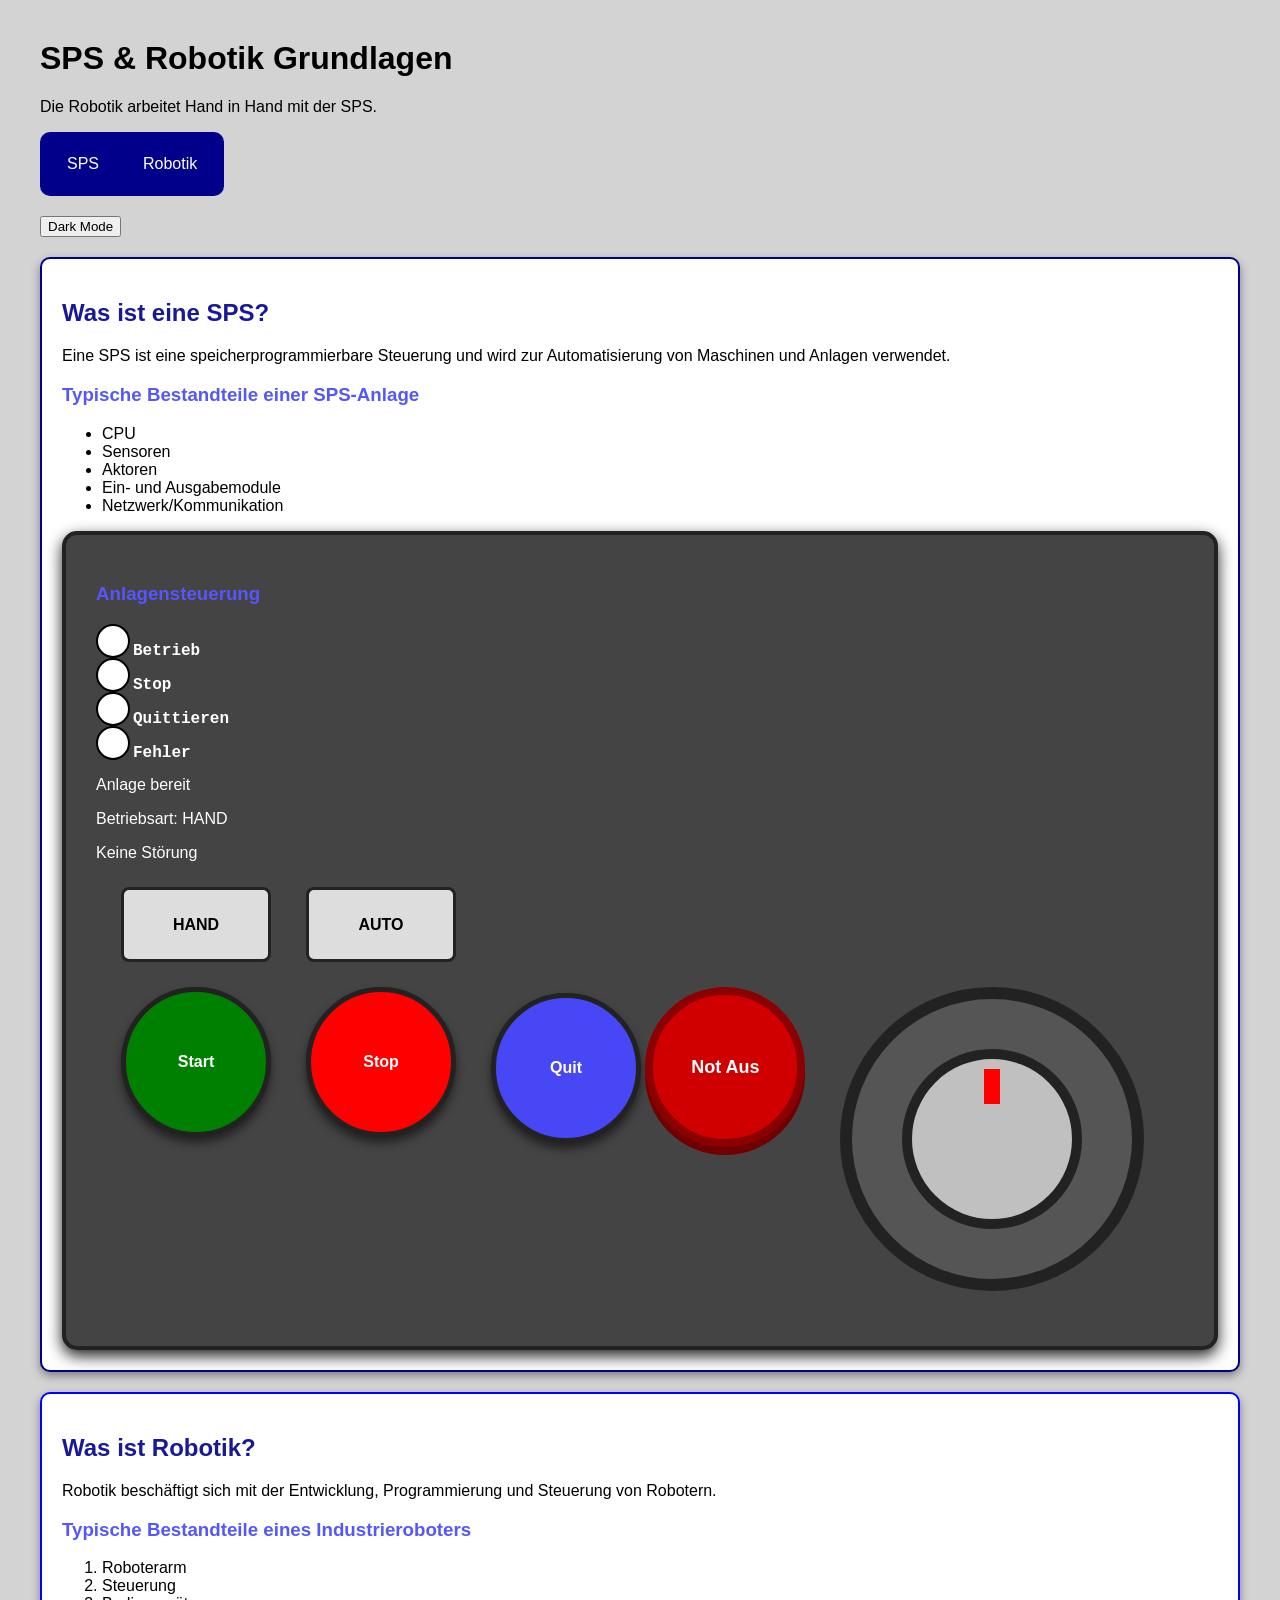
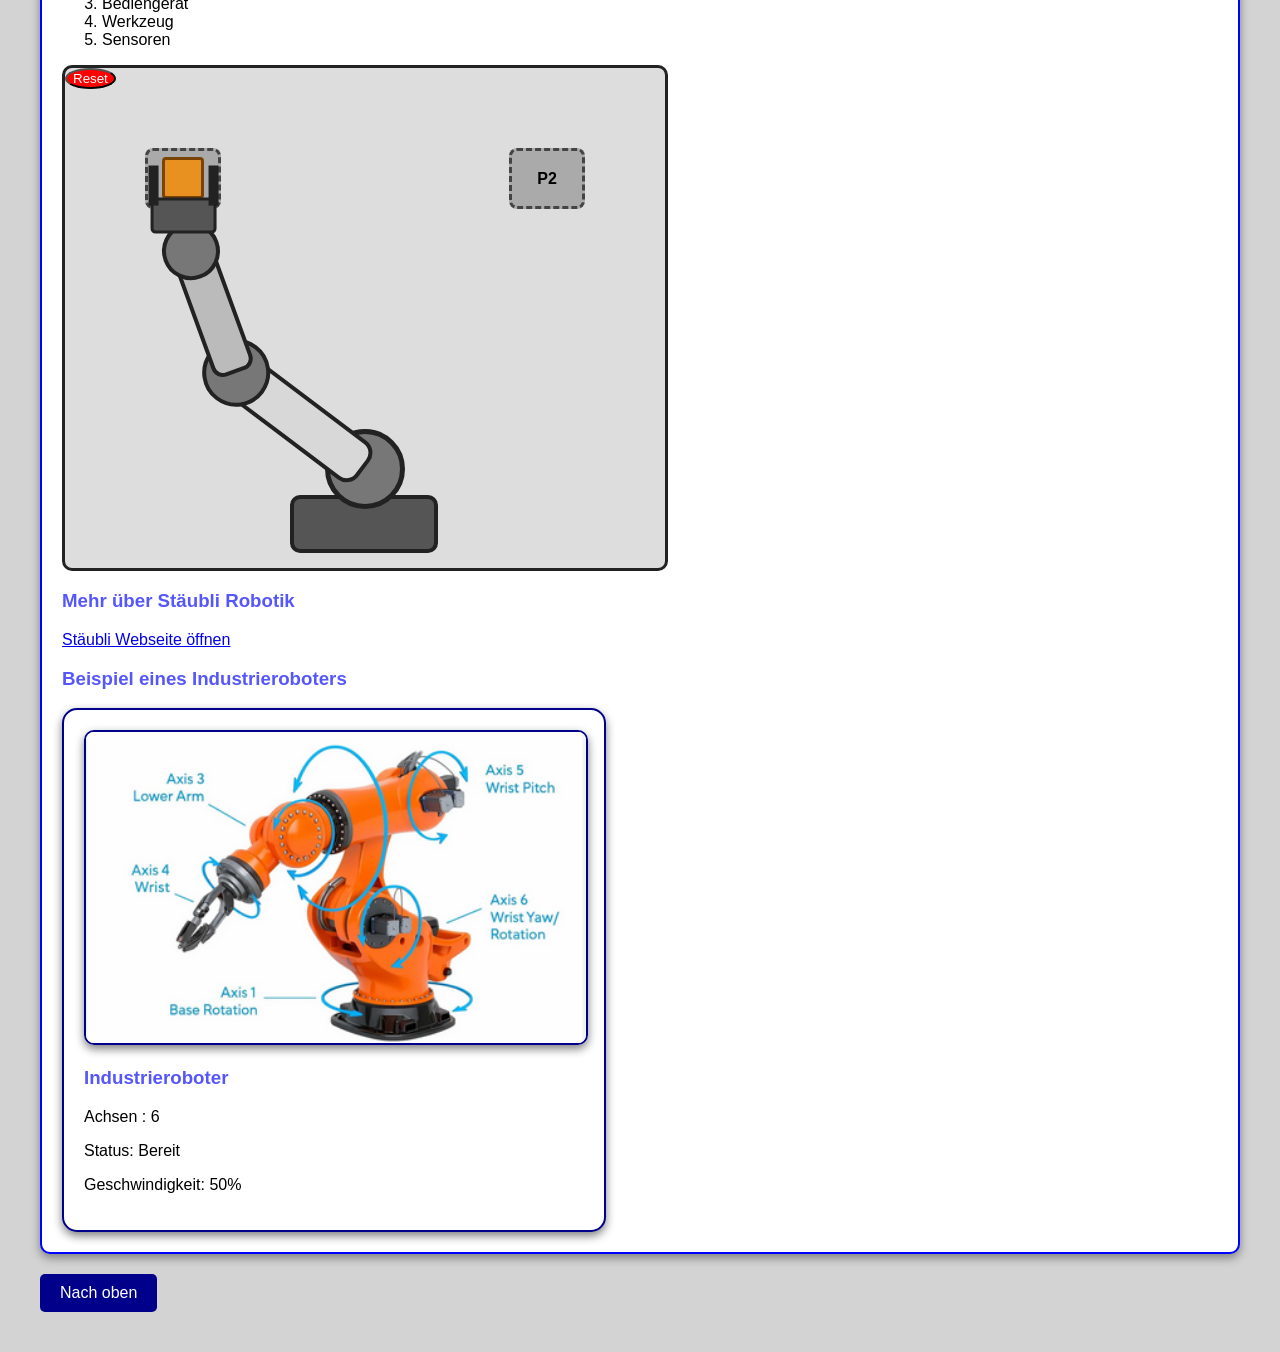
==== index.html @ 61ba71e3 "Fix HTML formatting in index.html" ====
<!DOCTYPE html> 
<html>
    <head>
        <Title> SPS & Robotik </Title>
        <link rel="stylesheet" href="style.css">
    </head>
    <body>
        <div id="seite1">
            <h1 id="start"> SPS & Robotik Grundlagen</h1>
            <p> Die Robotik arbeitet Hand in Hand mit der SPS.</p>

            <div class="themen">
                <nav>
                <a href="#sps">SPS</a>
                <a href="#robotik">Robotik</a>
                </nav>
            </div>

            <button id="darkmode">Dark Mode</button>

            <div class="sps" id="sps">
                <h2> Was ist eine SPS? </h2>
                <p> Eine SPS ist eine speicherprogrammierbare Steuerung und wird zur Automatisierung von Maschinen und Anlagen verwendet.</p>
                <h3> Typische Bestandteile einer SPS-Anlage </h3>
                <ul> 
                    <li>CPU</li>
                    <li>Sensoren</li>
                    <li>Aktoren</li>
                    <li>Ein- und Ausgabemodule</li>
                    <li>Netzwerk/Kommunikation</li>
                </ul>
                    <div class="bedienpult">
                        <h3>Anlagensteuerung</h3>
                            <div class="meldeleuchten">
                                <div>
                                    <div id="lampe-betrieb" class="leuchte betrieb">
                                        <p class="beschriftung">Betrieb</p>
                                    </div>
                                </div>

                                <div>
                                    <div id="lampe-stop" class="leuchte Stop">
                                        <p class="beschriftung">Stop</p>
                                    </div>
                                </div>
                                <div>
                                    <div id="lampe-quit" class="leuchte Quit">
                                        <p class="beschriftung">Quittieren</p>
                                    </div>
                                </div>
                                <div>
                                    <div id="lampe-fehler" class="leuchte fehler">
                                        <p class="beschriftung">Fehler</p>
                                    </div>
                                </div>
                            </div>
                            <p id="anlagen-status">Anlage bereit</p>
                            <p id="betriebsart">Betriebsart: HAND</p>
                            <p id="stoerungs-status">Keine Störung</p>
                                <div class="taster-gruppe">
                                    <button id="hand-betrieb"class="wahl-taster">HAND</button>
                                    <button id="auto-betrieb"class="wahl-taster">AUTO</button>
                                </div>
                                <div class="taster-gruppe">
                                    <button id="start-button" class="taster start">Start</button>
                                    <button id="stop-button"class="taster stop">Stop</button>
                                    <div class=""sicherheit>
                                        <button id="quit-button"class="taster quit">Quit</button>
                                        <button id="not-aus"class="notaus ">Not Aus</button>
                                    </div>
                                    <div class="motor-bereich">
                                        <div id="motor" class="motor">
                                            <div class="motor-welle"></div>
                                        </div>
                                    <div class="flamme">🔥</div>
                                    </div>
                                </div>
                    </div>
            </div>
            <button id="naechste-seite" class="tunnel-button">
                <img src="tunnel.png" alt="Geheimer Eingang">
            </button>
            <div class="robotik" id="robotik">
                <div class="roboter-text">
                    <h2> Was ist Robotik?</h2>
                    <p> Robotik beschäftigt sich mit der Entwicklung, Programmierung und Steuerung von Robotern. </p>
                    <h3> Typische Bestandteile eines Industrieroboters</h3>
                    <ol>
                        <li>Roboterarm</li>
                        <li>Steuerung</li>
                        <li>Bediengerät</li>
                        <li>Werkzeug</li>
                        <li>Sensoren</li>
                    </ol>
                </div>
                <div class="roboter-bereich">
                    <div class="roboter-simulation" id="roboter-simulation">
                        <button class="reset-roboter" id="reset-roboter">Reset</button>
                        <div class="position position-links">P1</div>
                        <div class="position position-rechts">P2</div>
                        <div class="wuerfel" id="wuerfel"></div>
                            <div class="roboter" id="roboter">
                                <div class="roboter-sockel">
                                    <div class="achse1">
                                        <div class="oberarm"id="oberarm">
                                            <div class="achse2">
                                                <div class="unterarm"id="unterarm">
                                                    <div class="achse3">
                                                        <div class="greifer" id="greifer">
                                                            <div id="master-krone">👑</div>
                                                            <div class="greifer-links"></div>
                                                            <div class="greifer-rechts"></div>
                                                        </div>
                                                    </div> 
                                                </div>
                                            </div>
                                        </div>
                                    </div>   
                                </div>
                            </div>
                    </div>
                </div>
                <h3> Mehr über Stäubli Robotik </h3>
                <a href="https://www.staubli.com" target="_blank"> Stäubli Webseite öffnen</a>
                <h3> Beispiel eines Industrieroboters </h3>
                <div class="roboter-karte">
                    <img class="roboter-bild" src="roboter.jpg" alt=" Ein Sechsachs Roboterarm von Stäubli" >
                    <div class="roboter-info">
                        <h3>Industrieroboter</h3>
                        <p>Achsen : 6</p>
                        <p>Status: Bereit</p>
                        <p>Geschwindigkeit: 50%</p>
                    </div>
                </div>
            </div>
            <a class="top-button" href="#start">Nach oben</a>

        </div>

        <div id="seite2">
            <div class="secret-level">

                <h1>SECRET AREA</h1>

                <p>
                Du hast beide Easter Eggs gefunden.
                </p>

                <div class="secret-inhalt">

                    <h2>⚠ NOTFALLPROTOKOLL ⚠</h2> 

                    <p>
                    Die Anlage spielt verrückt! Quittiere die Störungen,
                    bevor die Zeit abläuft.
                    </p>

                    <div class="spiel-info">
                        <span>Zeit: <b id="spiel-zeit">25</b></span>
                        <span>Punkte: <b id="spiel-punkte">0</b></span>
                    </div>  

                    <div class="stoerungen">

                        <button class="stoerung" id="stoerung1"></button>
                        <button class="stoerung" id="stoerung2"></button>
                        <button class="stoerung" id="stoerung3"></button>

            
                        <button class="stoerung" id="stoerung4"></button>
                        <button class="stoerung" id="stoerung5"></button>
                        <button class="stoerung" id="stoerung6"></button>

                    </div>

                    <button id="spiel-start">SYSTEM STARTEN</button>

                    <p id="spiel-meldung">
                    System bereit
                    </p>

                </div>
                <section id="spiel2" class="spiel2-versteckt">

                    <h2>🔓 LEVEL 2</h2>

                    <p>
                    Weiche den herabfallenden Werkstücken aus!
                    </p>

                    <div class="spiel2-info">
                        <span>
                            Punkte:
                            <strong id="spiel2-punkte">0</strong>
                        </span>

                        <span>
                            Leben:
                            <strong id="spiel2-leben">3</strong>
                        </span>
                    </div>

                    <div id="spiel2-feld">

                        <div id="spiel2-roboter">
                            🤖
                        </div>

                    </div>

                    <p id="spiel2-meldung">
                    Bewege den Roboter mit A/D oder den Pfeiltasten.
                    </p>

                    <div class="spiel2-steuerung">

                        <button
                            id="spiel2-links"
                            type="button"
                            aria-label="Nach links bewegen"
                        >
                        ◀
                        </button>

                        <button id="spiel2-start" type="button">
                         LEVEL 2 STARTEN
                        </button>

                        <button
                            id="spiel2-rechts"
                            type="button"
                            aria-label="Nach rechts bewegen"
                        >
                        ▶
                        </button>

                    </div>

                </section>
                <section id="spiel3" class="spiel3-versteckt">

                    <h2>⚠ COMBAT PROTOCOL ⚠</h2>

                    <p>
                    Zerstöre die fehlerhaften Maschinen und besiege
                    die Corrupted Control Unit.
                    </p>

                    <div class="spiel3-info">

                        <span>
                            Punkte:
                            <strong id="spiel3-punkte">0</strong>
                        </span>

                        <span>
                            Leben:
                            <strong id="spiel3-leben">3</strong>
                        </span>

                        <span>
                            Boss:
                            <strong id="spiel3-boss-leben">GESPERRT</strong>
                        </span>

                    </div>

                    <div id="spiel3-feld">

                        <!-- Boss -->

                        <div id="spiel3-boss">

                            <div class="boss-name">
                                CORRUPTED CONTROL UNIT
                            </div>

                            <div class="boss-lebensbalken">
                                <div id="boss-lebensanzeige"></div>
                            </div>

                            <div class="boss-koerper">
                            ☠
                            </div>

                        </div>


                        <!-- Spieler -->

                        <div id="spiel3-spieler">
                            🤖
                        </div>

                    </div>

                    <p id="spiel3-meldung">
                    Erreiche 100 Punkte in Spiel 2.
                    </p>

                    <div class="spiel3-steuerung">

                        <button
                        id="spiel3-links"
                        type="button"
                        aria-label="Nach links bewegen"
                        >
                         ◀
                        </button>

                        <button id="spiel3-start" type="button">
                        LEVEL 3 STARTEN
                        </button>

                        <button
                        id="spiel3-schiessen"
                        type="button"
                        aria-label="Schießen"
                        >
                        FEUER
                        </button>

                        <button
                        id="spiel3-rechts"
                        type="button"
                        aria-label="Nach rechts bewegen"
                        >
                         ▶
                        </button>

                    </div>

                </section>
                <section id="spiel4" class="spiel4-versteckt">

                    <h2>⚡ REACTOR CONTROL ⚡</h2>

                    <p>
                    Halte den Reaktor stabil.
                    Zu lange kritische Werte führen zum Systemausfall.
                    </p>

                    <div class="level4-statuszeile">

                        <span>
                            Restzeit:
                            <strong id="level4-zeit">60</strong>
                        </span>

                        <span>
                        Sichere Zeit:
                        <strong id="level4-stabil-zeit">0</strong>
                        </span>

                        <span>
                            Kritisch seit:
                            <strong id="level4-kritisch-zeit">0</strong>
                        </span>

                    </div>


                    <div class="level4-anzeigen">

                        <!-- Temperatur -->

                        <div class="level4-anzeige">

                            <div class="level4-anzeige-kopf">
                                    <span>Temperatur</span>

                                    <strong id="level4-temperatur-text">
                                    50 %
                                </strong>
                            </div>

                            <div class="level4-balken">
                                <div
                                id="level4-temperatur-balken"
                                class="level4-balken-fuellung"
                                ></div>
                            </div>

                            <small>Sicherer Bereich: 25 bis 75</small>

                        </div>


                        <!-- Druck -->

                        <div class="level4-anzeige">

                            <div class="level4-anzeige-kopf">
                                <span>Druck</span>

                                <strong id="level4-druck-text">
                                50 %
                                </strong>
                            </div>

                            <div class="level4-balken">
                                <div
                                id="level4-druck-balken"
                                class="level4-balken-fuellung"
                                ></div>
                            </div>

                            <small>Sicherer Bereich: 20 bis 80</small>

                        </div>


                        <!-- Energie -->

                        <div class="level4-anzeige">

                                <div class="level4-anzeige-kopf">
                                    <span>Energie</span>

                                    <strong id="level4-energie-text">
                                        50 %
                                    </strong>
                                </div>

                                <div class="level4-balken">
                                    <div
                                    id="level4-energie-balken"
                                    class="level4-balken-fuellung"
                                    ></div>
                                </div>

                            <small>Sicherer Bereich: 30 bis 85</small>

                        </div>

                    </div>


                    <div class="level4-steuerung">

                        <button id="level4-kuehlung" type="button">
                        KÜHLUNG
                        </button>

                        <button id="level4-ventil" type="button">
                        VENTIL ÖFFNEN
                        </button>

                        <button id="level4-leistung-plus" type="button">
                        LEISTUNG +
                        </button>

                        <button id="level4-leistung-minus" type="button">
                        LEISTUNG -
                        </button>

                        <button
                            id="level4-notkuehlung"
                            class="level4-notfall"
                            type="button"
                            >
                            NOTKÜHLUNG
                        </button>

                    </div>


                    <p id="level4-meldung">
                        Reaktorkontrolle bereit
                    </p>


                    <div class="level4-ziele">

                        <h3>Bedingungen für Level 5</h3>

                         <p id="level4-ziel-abschluss">
                        ❓ ???
                        </p>

                        <p id="level4-ziel-stabil">
                        ❓ ???
                        </p>

                        <p id="level4-ziel-notkuehlung">
                        ❓ ???
                        </p>

                        </div>


                    <button id="level4-start" type="button">
                    REAKTOR STARTEN
                    </button>

                </section>


<!-- ==================================
     LEVEL 5: PLATZHALTER
=================================== -->

                <section id="spiel5" class="spiel5-versteckt">

    <h2>⚠ NETWORK BREACH ⚠</h2>

    <p>
        Aktiviere alle Kontrollknoten in der richtigen
        Reihenfolge und erreiche anschließend den Core.
    </p>

    <div class="level5-status">

        <span>
            Zeit:
            <strong id="level5-zeit">120</strong>
        </span>

        <span>
            Energie:
            <strong id="level5-energie">200</strong>
        </span>

        <span>
            Knoten:
            <strong id="level5-knoten-status">0 / 3</strong>
        </span>
    <div class="level5-reihenfolge">

        <span>Zugriffssequenz:</span>
    </div>
        
        <strong id="level5-sequenz">
            GESPERRT
        </strong>

</div>

    <div class="level5-legende">

        <span>🔷 Spieler</span>
        <span>🔴 Virus</span>
        <span>🔵 SPS</span>
        <span>🟠 ROBOT</span>
        <span>🟢 SAFETY</span>
        <span>🔒 CORE</span>

    </div>


    <div
        id="level5-feld"
        aria-label="Netzwerk-Labyrinth"
    ></div>


    <p id="level5-meldung">
        Netzwerkzugriff bereit
    </p>


    <div class="level5-steuerung">

        <button
            id="level5-oben"
            type="button"
            aria-label="Nach oben"
        >
            ▲
        </button>

        <div class="level5-steuerung-mitte">

            <button
                id="level5-links"
                type="button"
                aria-label="Nach links"
            >
                ◀
            </button>

            <button
                id="level5-unten"
                type="button"
                aria-label="Nach unten"
            >
                ▼
            </button>

            <button
                id="level5-rechts"
                type="button"
                aria-label="Nach rechts"
            >
                ▶
            </button>

        </div>

    </div>


    <button id="level5-start" type="button">
        VERBINDUNG HERSTELLEN
    </button>

</section>


<!-- ==================================
     ABSCHLUSSBEREICH
=================================== -->

<section
    id="finale"
    class="finale-versteckt"
>

    <h2>🏆 SYSTEM MASTER 🏆</h2>

    <p>
        Der Virus wurde isoliert und die Kontrolle
        über die Produktionsanlage wiederhergestellt.
    </p>

    <div class="finale-liste">

        <p>Level 1 ✅</p>
        <p>Level 2 ✅</p>
        <p>Level 3 ✅</p>
        <p>Level 4 ✅</p>
        <p>Level 5 ✅</p>

    </div>

    <strong>
        SECRET CAMPAIGN COMPLETE
    </strong>

</section>
                <button id="zurueck">Zurück</button>

                    
            </div>
            <div id="level-transition">
                <div class="unlock-text">
                    <span>UNLOCKED</span>
                </div>
            </div>
            <script src="script.js"></script>
    </body>
</html>
---- style.css ----
body {    
    background-color: lightgray ;
    font-family: Arial;
    margin: 40px;
}
h1 {
     color: black;
}
h2 {    
    color: rgb(24, 24, 153);
}
h3 {
    color: rgb(86, 86, 253);
}
.sps  {
    background-color: white;
    padding: 20px;
    border: 2px solid darkblue;
    border-radius: 10px;
    margin-top: 20px;
    box-shadow: 0 4px 10px grey;
    transition: 0.3s;
}
.robotik  {
    background-color: white;
    padding: 20px;
    border: 2px solid blue;
    border-radius: 10px;
    margin-top: 20px;
    box-shadow: 0 4px 10px grey;
    transition: 0.3s;
}
.sps:hover {
    background-color: lightblue;
}
.robotik:hover { 
    background-color: lightcyan;
}
img {
    width: 500px;
    max-width: 100%;
    height: auto;
    border-radius: 10px;
    border: 2px solid darkblue;
    box-shadow: 0 4px 10px grey;
}
.roboter-bild {
    width: 100%;
    max-width: 100%;
    transition: 0.4s;
    box-shadow: 0 4px 10px grey;
}
.roboter-karte:hover .roboter-bild:hover {
    transform: scale(1.05) ;
    box-shadow: 0 5px 10px darkblue;
}
.roboter-karte {
    width: 500px;
    max-width: 100%;
    padding: 20px;
    background-color: white;
    border: 2px solid darkblue;
    border-radius: 15px;
    box-shadow: 0 4px 10px grey;
    transition: 0.4s;
}
.roboter-karte:hover {
    transform: translate(-10px);
    box-shadow: 0 12px 25px grey;
}
nav {
    background-color: darkblue;
    padding: 15px;
    border-radius: 10px;
    margin-bottom: 20px;
    display: flex;
    gap: 20px;
    justify-content: center;
}
nav a {
    color: white;
    text-decoration: none;
    padding: 8px 12px;
    transition: 0.3s;
}
nav a:hover {
    color: lightblue;
    border-radius: 5px;
}
.themen {
    display: flex;
    gap: 20px;
}
.sps,
.robotik {
    flex: 1;
}
@media (max-width: 700px) {
    .themen {
        flex-direction: column;
    }
}
.top-button {
    display: inline-block;
    background-color: darkblue;
    color: white;
    text-decoration: none;
    padding: 10px 20px;
    border-radius: 5px;
    margin-top: 20px;
    transition: 0.3s;
}
.top-button:hover {
    background-color: blue;
}
body.dark {
    background-color: #222;
    color: white;
}
body.dark .sps,
body.dark .robotik {
    background-color: #333;
    color: white;
}
body.dark h1 {
    color: white;
}
body.dark h2 {
    color: lightblue;
}
body.dark h3 {
    color: aliceblue;
}
.leuchte {
    width: 30px;
    height: 30px;
    background-color: white;
    border-radius: 50%;
    border: 2px solid black;
    justify-content:flex-end;
}
.beschriftung{
    padding-left: 35px;
    font-family: 'Courier New', Courier, monospace;
    font-weight: bold;
}
.bedienpult {
    background-color: #444;
    padding: 30px;
    border: 4px solid #222;
    border-radius: 15px;
    box-shadow: 0 6px 15px #222;
    color: white;
}
.taster-gruppe {
    display: flex;
    justify-content:first baseline;
    gap: 35px;
    margin: 25px;
}
.taster {
    width: 150px;
    height: 150px;
    border-radius: 50%;
    border: 5px solid #222;
    font-weight: bold;
    font-size: 16px;
    cursor: pointer;
    box-shadow: 0 6px 8px #222;
    transition: 0.1s;
}
.start {
    background-color: green;
    color: white;
}
.stop {
    background-color: red;
    color: white;
}
.quit {
    background-color: rgb(71, 71, 245);
    color: white;
}
.sicherheit {
    background-color: #ffd900;
    width: 200px;
    height: 200px;
    gap: 30px;
    display: flex;

    align-items: center;

    border: 4px solid #222;
    border-radius: 15px;
}

.notaus {
    width: 160px;
    height: 160px;

    background-color: #d00000;
    color: white;

    border: 8px solid #8b0000;
    border-radius: 50%;

    font-size: 18px;
    font-weight: bold;

    cursor: pointer;

    box-shadow: 0 8px 0 #700000;
}
.notaus:active {
    transform: translateY(5px);
    box-shadow: 0 3px 0 #700000;
}
.taster:active {
    transform: translateY(4px);
    box-shadow: 0 2px 4px #222;
}
.wahl-taster {
    width: 150px;
    height: 75px;
    background-color: #ddd;
    border: 3px solid #222;
    border-radius: 8px;
    font-weight: bold;
    font-size: 16px;
    cursor: pointer;
}

.wahl-taster:active {
    transform: translateY(3px);
}
.motor {
    width: 280px;
    height: 280px;
    background-color: #555;
    border: 12px solid #222;
    border-radius: 50%;
    display: flex;
    justify-content: center;
    align-items: center;
}
.motor-welle {
    width: 160px;
    height: 160px;
    background-color: silver;
    border: 10px solid #222;
    border-radius: 50%;
}
.motor-welle::after {
    content: "";
    display: block;
    width: 16px;
    height: 35px;
    background-color: red;
    margin-left: 72px;
    margin-top: 10px;
}
.motor-dreht {
    animation: motorRotation 0.25s linear infinite;

}
@keyframes motorRotation {
    from {
        transform: rotate(0deg)
    }
    to {
        transform: rotate(360deg)
    }
}
.motor-bereich {
    position: relative;
}

.flamme {
    position: absolute;
    z-index: -1;

    font-size: 250px;
    top: -20px;
    left: -10px;
}

/* Nur anzeigen, wenn der Motor die Klasse "brennt" hat */
#motor.brennt .flamme {
    display: block;
    animation: feuer 0.3s infinite alternate;
}

@keyframes feuer {
    from {
        transform: scale(0.9) rotate(-5deg);
    }

    to {
        transform: scale(1.2) rotate(5deg);
    }
}

.roboter-bereich {
    display: flex;
    justify-content: space-between;
    align-items: center;
    gap: 40px;
}
.roboter-text {
    flex: 1;
}
.roboter-simulation {
    position: relative;
    width: 600px;
    height: 500px;

    background-color: #ddd;
    border: 3px solid #222;
    border-radius: 10px;

    overflow: hidden;
}
.reset-roboter{
    width: 100;
    height: 100;
    border-radius: 50%;
    background-color: red;
    color: white;
    cursor: pointer;
}
.reset-roboter:active {
    transform: translateY(3px);
}
.position {
    position: absolute;

    width: 70px;
    height: 55px;

    top: 80px;

    display: flex;
    justify-content: center;
    align-items: center;

    background-color: #aaa;
    border: 3px dashed #444;
    border-radius: 8px;

    font-weight: bold;
}

.position-links {
    left: 80px;
}

.position-rechts {
    right: 80px;
}
.wuerfel {
    position: absolute;

    width: 36px;
    height: 36px;

    background-color: #e89120;
    border: 3px solid #7a4400;
    border-radius: 4px;

    z-index: 10;
}

.wuerfel.auf-p1 {
    left: 97px;
    top: 89px;
}

.wuerfel.auf-p2 {
    left: 463px;
    top: 89px;
}
.greifer .wuerfel {
    left: 9px;
    top: -43px;

    width: 36px;
    height: 36px;

    box-shadow: none;
}
.roboter-sockel {
    position: absolute;

    width: 140px;
    height: 50px;

    left: 225px;
    bottom: 15px;

    background-color: #555;
    border: 4px solid #222;
    border-radius: 10px;
    z-index: 20;
}


/* Erstes Gelenk */
.achse1 {
    position: absolute;

    width: 70px;
    height: 70px;

    left: 31px;
    bottom: 40px;

    background-color: #777;
    border: 5px solid #222;
    border-radius: 50%;
}


/* Oberarm */
.oberarm {
    position: absolute;

    width: 40px;
    height: 160px;

    left: 10px;
    bottom: 35px;

    background-color: #d8d8d8;
    border: 4px solid #222;
    border-radius: 15px;

    transform-origin: bottom center;
}


/* Zweites Gelenk */
.achse2 {
    position: absolute;

    width: 60px;
    height: 60px;

    left: -14px;
    top: -30px;

    background-color: #777;
    border: 4px solid #222;
    border-radius: 50%;
}


/* Unterarm */
.unterarm {
    position: absolute;

    width: 35px;
    height: 130px;

    left: 8px;
    bottom: 30px;

    background-color: #bbb;
    border: 4px solid #222;
    border-radius: 12px;

    transform-origin: bottom center;
}
.oberarm {
    transform-origin: bottom center;
    transition: transform 1.5s ease-in-out;
}

.unterarm {
    transform-origin: bottom center;
    transition: transform 1.5s ease-in-out;
}
.achse3 {
    position: absolute;

    width: 50px;
    height: 50px;

    left: -12px;
    top: -25px;

    background-color: #777;
    border: 4px solid #222;
    border-radius: 50%;
}
.greifer {
    position: absolute;

    width: 60px;
    height: 30px;

    left: -9px;
    top: -30px;

    background-color: #555;
    border: 3px solid #222;
    border-radius: 5px;
    transform-origin: bottom center;
}
.greifer-links {
    position: absolute;

    width: 10px;
    height: 40px;

    left: 5px;
    top: -35px;

    background-color: #222;
}
.greifer-rechts {
    position: absolute;

    width: 10px;
    height: 40px;

    right: 5px;
    top: -35px;

    background-color: #222;
}
.greifer {
    transform-origin:  bottom center;
    transition: transform 1.5s ease-in-out;
}
/* Grundstellung */
.roboter-simulation.grundstellung .oberarm {
    transform: rotate(0deg);
}

.roboter-simulation.grundstellung .unterarm {
    transform: rotate(0deg);
}
.roboter-simulation.grundstellung .greifer {
    transform: rotate(0deg);
}

/* P1 oben links anfahren */
.roboter-simulation.fahre-p1 .oberarm {
    transform: rotate(-53deg);
}

.roboter-simulation.fahre-p1 .unterarm {
    transform: rotate(33deg);
}
.roboter-simulation.fahre-p1 .greifer {
    transform: rotate(20deg);
}


/* Würfel bei P1 anheben */
.roboter-simulation.hebe-p1 .oberarm {
    transform: rotate(-51deg);
}

.roboter-simulation.hebe-p1 .unterarm {
    transform: rotate(31deg);
}
.roboter-simulation.hebe-p1 .greifer {
    transform: rotate(22deg);
}


/* Transportposition in der Mitte */
.roboter-simulation.transport .oberarm {
    transform: rotate(0deg);
}

.roboter-simulation.transport .unterarm {
    transform: rotate(-20deg);
}


/* P2 oben rechts anfahren */
.roboter-simulation.fahre-p2 .oberarm {
    transform: rotate(53deg);
}

.roboter-simulation.fahre-p2 .unterarm {
    transform: rotate(-30deg);
}
.roboter-simulation.fahre-p2 .greifer {
    transform: rotate(-23deg);
}
.greifer-links,
.greifer-rechts {
    transition: transform 0.8s ease-in-out;
}

/* Offen */
.greifer.offen .greifer-links {
    transform: translateX(-10px);
}

.greifer.offen .greifer-rechts {
    transform: translateX(10px);
}

/* Geschlossen */
.greifer.geschlossen .greifer-links,
.greifer.geschlossen .greifer-rechts {
    transform: translateX(0);
}
.roboter.explodiert .oberarm {
    transform: translate(-200px, -100px) rotate(-300deg);
    transition: transform 1s ease-out;
}

.roboter.explodiert .unterarm {
    transform: translate(220px, -150px) rotate(400deg);
    transition: transform 1s ease-out;
}

.roboter.explodiert .achse1 {
    transform: translate(-180px, 100px) rotate(250deg);
    transition: transform 1s ease-out;
}

.roboter.explodiert .achse2 {
    transform: translate(180px, 100px) rotate(-300deg);
    transition: transform 1s ease-out;
}

.roboter.explodiert .achse3 {
    transform: translate(-100px, -200px) rotate(500deg);
    transition: transform 1s ease-out;
}

.roboter.explodiert .greifer {
    transform: translate(200px, -200px) rotate(450deg);
    transition: transform 1s ease-out;
}
#naechste-seite {
    display: none;
}

.tunnel-button {
    border: none;
    background: transparent;
    padding: 0;
    cursor: pointer;
}

.tunnel-button img {
    width: 90px;
    height: auto;

    transition:
        transform 0.3s ease,
        filter 0.3s ease;
}
.tunnel-button:hover img {
    transform: scale(1.15);

    filter:
        brightness(1.25)
        drop-shadow(0 0 12px #ff9d32);
}

#level-transition {
    position: fixed;

    top: 0;
    left: 0;

    width: 100%;
    height: 100%;

    background: #050505;

    display: flex;
    justify-content: center;
    align-items: center;

    opacity: 0;
    visibility: hidden;

    z-index: 9999;
}

.unlock-text {
    color: white;
    font-size: 50px;
    font-weight: bold;
    text-align: center;

    transform: scale(0.5);
    opacity: 0;
}

.unlock-text span {
    display: block;

    color: #00ff88;
    font-size: 30px;

    margin-top: 10px;
}
#level-transition.aktiv {
    visibility: visible;

    animation: transitionScreen 2.8s ease-in-out;
}

#level-transition.aktiv .unlock-text {
    animation: unlockText 2.8s ease-in-out;
}


@keyframes transitionScreen {

    0% {
        opacity: 0;
    }

    15% {
        opacity: 1;
    }

    80% {
        opacity: 1;
    }

    100% {
        opacity: 0;
    }
}


@keyframes unlockText {

    0% {
        opacity: 0;
        transform: scale(0.5);
    }

    25% {
        opacity: 0;
        transform: scale(0.5);
    }

    45% {
        opacity: 1;
        transform: scale(1.15);
    }

    55% {
        transform: scale(1);
    }

    80% {
        opacity: 1;
    }

    100% {
        opacity: 0;
        transform: scale(1.3);
    }
}

#naechste-seite {
    display: none;
}
#seite2 {
    display: none;
}
#seite2 {
    min-height: 100vh;
    background: #080d15;
    color: white;
}

.secret-level {
    text-align: center;
    padding: 40px;
}

.secret-level h1 {
    color: #ff9d32;
    letter-spacing: 5px;

    text-shadow:
        0 0 10px #ff9d32,
        0 0 25px #ff5e00;
}


/* Anzeige für Zeit und Punkte */

.spiel-info {
    display: flex;
    justify-content: center;
    gap: 60px;

    margin: 30px;

    font-size: 22px;
}


/* 6 Lampen */

.stoerungen {
    display: grid;

    grid-template-columns: repeat(3, 80px);

    justify-content: center;

    gap: 30px;

    margin: 40px;
}


/* Lampe AUS */

.stoerung {
    width: 80px;
    height: 80px;

    border-radius: 50%;

    background-color: #331111;

    border: 5px solid #222;

    cursor: pointer;

    transition:
        transform 0.2s ease,
        background-color 0.2s ease,
        box-shadow 0.2s ease;
}


/* Lampe AN */

.stoerung.aktiv {
    background-color: #ff2222;

    box-shadow:
        0 0 15px red,
        0 0 35px red,
        0 0 60px #ff4400;

    transform: scale(1.1);
}


/* Startknopf */

#spiel-start {
    padding: 15px 30px;

    background: #222;
    color: #00ff88;

    border: 2px solid #00ff88;
    border-radius: 8px;

    font-weight: bold;

    cursor: pointer;

    transition: 0.25s;
}


#spiel-start:hover {
    background: #00ff88;
    color: #111;

    box-shadow: 0 0 20px #00ff88;
}


#spiel-meldung {
    margin: 25px;

    font-size: 20px;
    font-weight: bold;
}


/* ==================================
   SPIEL 2: BONUS LEVEL
================================== */

.spiel2-versteckt {
    display: none;
}

.spiel2-sichtbar {
    display: block;

    max-width: 700px;
    margin: 50px auto;
    padding: 30px;

    color: white;
    text-align: center;

    background:
        linear-gradient(
            145deg,
            #0d1520,
            #05080d
        );

    border: 3px solid #ff9d32;
    border-radius: 18px;

    box-shadow:
        0 0 15px #ff9d32,
        0 0 40px rgba(255, 94, 0, 0.6);

    animation: spiel2Erscheint 0.8s ease-out;
}

@keyframes spiel2Erscheint {
    from {
        opacity: 0;
        transform: scale(0.7);
    }

    to {
        opacity: 1;
        transform: scale(1);
    }
}


/* Überschrift */

#spiel2 h2 {
    color: #ff9d32;
    letter-spacing: 4px;

    text-shadow:
        0 0 10px #ff9d32,
        0 0 25px #ff5e00;
}


/* Punkte und Leben */

.spiel2-info {
    display: flex;
    justify-content: center;
    gap: 60px;

    margin: 20px 0;

    font-size: 20px;
}


/* Spielfeld */

#spiel2-feld {
    position: relative;

    width: min(100%, 600px);
    height: 400px;

    margin: 20px auto;

    overflow: hidden;

    background:
        linear-gradient(
            rgba(0, 255, 136, 0.08) 1px,
            transparent 1px
        ),
        linear-gradient(
            90deg,
            rgba(0, 255, 136, 0.08) 1px,
            transparent 1px
        ),
        #07110e;

    background-size: 40px 40px;

    border: 4px solid #222;
    border-radius: 12px;

    box-shadow:
        inset 0 0 30px #000,
        0 0 15px rgba(0, 255, 136, 0.4);
}


/* Roboter */

#spiel2-roboter {
    position: absolute;

    width: 54px;
    height: 54px;

    left: calc(50% - 27px);
    bottom: 12px;

    display: flex;
    justify-content: center;
    align-items: center;

    font-size: 43px;

    user-select: none;

    transition:
        filter 0.15s ease,
        transform 0.15s ease;

    z-index: 10;
}


/* Roboter wird getroffen */

#spiel2-roboter.getroffen {
    animation: roboterGetroffen 0.45s ease;
}

@keyframes roboterGetroffen {
    0% {
        transform: translateX(0);
        filter: brightness(1);
    }

    25% {
        transform: translateX(-12px);
        filter: brightness(2) sepia(1);
    }

    50% {
        transform: translateX(12px);
    }

    75% {
        transform: translateX(-8px);
    }

    100% {
        transform: translateX(0);
        filter: brightness(1);
    }
}


/* Fallende Werkstücke */

.spiel2-hindernis {
    position: absolute;

    width: 42px;
    height: 42px;

    top: -50px;

    display: flex;
    justify-content: center;
    align-items: center;

    color: #111;
    font-size: 25px;
    font-weight: bold;

    background:
        linear-gradient(
            145deg,
            #f0a72b,
            #a34d00
        );

    border: 3px solid #442000;
    border-radius: 6px;

    box-shadow:
        0 0 10px rgba(255, 157, 50, 0.8);

    transform: rotate(0deg);

    z-index: 5;
}


/* Meldung */

#spiel2-meldung {
    min-height: 28px;

    margin: 20px;

    color: #00ff88;
    font-size: 18px;
    font-weight: bold;
}


/* Steuerung */

.spiel2-steuerung {
    display: flex;
    justify-content: center;
    align-items: center;
    gap: 15px;

    flex-wrap: wrap;
}

.spiel2-steuerung button {
    min-width: 70px;
    padding: 14px 20px;

    color: #00ff88;
    font-weight: bold;

    background: #151515;

    border: 2px solid #00ff88;
    border-radius: 8px;

    cursor: pointer;

    transition:
        background-color 0.2s ease,
        color 0.2s ease,
        transform 0.2s ease,
        box-shadow 0.2s ease;
}

.spiel2-steuerung button:hover {
    color: #111;
    background: #00ff88;

    transform: translateY(-2px);

    box-shadow: 0 0 18px #00ff88;
}

.spiel2-steuerung button:active {
    transform: scale(0.94);
}

#spiel2-start {
    min-width: 220px;
}


/* Kleinere Bildschirme */

@media (max-width: 650px) {

    #spiel2-feld {
        height: 350px;
    }

    .spiel2-info {
        gap: 25px;
    }

    .spiel2-sichtbar {
        padding: 15px;
    }

}
#spiel3.spiel3-versteckt {
    display: none;
}


/* Level 3 erst nach Freischaltung anzeigen */
#spiel3.spiel3-sichtbar {
    display: block;

    max-width: 760px;

    margin: 50px auto;
    padding: 30px;

    text-align: center;
    color: white;

    background: linear-gradient(
        145deg,
        #160b1c,
        #050308
    );

    border: 3px solid #ff334f;
    border-radius: 18px;

    box-shadow:
        0 0 15px #ff334f,
        0 0 45px rgba(255, 0, 60, 0.5);

    animation: spiel3Erscheint 0.9s ease-out;
}


@keyframes spiel3Erscheint {

    from {
        opacity: 0;
        transform: scale(0.65);
    }

    to {
        opacity: 1;
        transform: scale(1);
    }
}
.spiel3-info {
    display: flex;
    justify-content: center;
    gap: 35px;

    margin: 20px 0;

    font-size: 18px;
}


/* ==============================
   SPIELFELD
============================== */

#spiel3-feld {
    position: relative;

    width: 650px;
    max-width: 100%;
    height: 500px;

    margin: 25px auto;

    overflow: hidden;

    background-color: #08050c;

    border: 4px solid #ff334f;
    border-radius: 12px;

    box-shadow:
        inset 0 0 40px #000,
        0 0 20px rgba(255, 51, 79, 0.4);
}


/* ==============================
   SPIELER
============================== */

#spiel3-spieler {
    position: absolute;

    width: 56px;
    height: 56px;

    left: 297px;
    bottom: 15px;

    display: flex;
    justify-content: center;
    align-items: center;

    font-size: 44px;

    z-index: 20;

    user-select: none;
}


/* Trefferanimation */

#spiel3-spieler.getroffen {
    animation: spiel3Getroffen 0.5s ease;
}

@keyframes spiel3Getroffen {

    0% {
        transform: translateX(0);
    }

    25% {
        transform: translateX(-15px);
        filter: brightness(3);
    }

    50% {
        transform: translateX(15px);
    }

    75% {
        transform: translateX(-10px);
    }

    100% {
        transform: translateX(0);
        filter: brightness(1);
    }
}


/* ==============================
   SPIELER-SCHÜSSE
============================== */

.spiel3-projektil {
    position: absolute;

    width: 6px;
    height: 24px;

    background-color: #00ffcc;

    border-radius: 5px;

    box-shadow:
        0 0 8px #00ffcc,
        0 0 18px #00ffcc;

    z-index: 15;
}


/* ==============================
   GEGNER
============================== */

.spiel3-gegner {
    position: absolute;

    width: 46px;
    height: 46px;

    display: flex;
    justify-content: center;
    align-items: center;

    font-size: 27px;

    background-color: #d94c21;

    border: 3px solid #5c1805;
    border-radius: 8px;

    box-shadow:
        0 0 12px #ff4825;

    z-index: 10;
}


/* ==============================
   BOSS
============================== */

#spiel3-boss {
    position: absolute;

    width: 190px;
    height: 115px;

    top: 15px;
    left: 230px;

    display: none;

    z-index: 25;
}


#spiel3-boss.aktiv {
    display: block;

    animation:
        bossErscheint 1s ease-out;
}


@keyframes bossErscheint {

    from {
        opacity: 0;

        transform:
            translateY(-100px)
            scale(0.5);
    }

    to {
        opacity: 1;

        transform:
            translateY(0)
            scale(1);
    }
}


/* Boss-Körper */

.boss-koerper {
    height: 70px;

    display: flex;
    justify-content: center;
    align-items: center;

    color: white;

    font-size: 45px;

    background-color: #590c20;

    border: 4px solid #ff334f;
    border-radius: 12px;

    box-shadow:
        0 0 20px #ff334f;
}


.boss-name {
    color: #ff5570;

    font-size: 12px;
    font-weight: bold;

    margin-bottom: 5px;
}


/* ==============================
   BOSS-LEBENSBALKEN
============================== */

.boss-lebensbalken {
    width: 100%;
    height: 10px;

    margin-bottom: 5px;

    overflow: hidden;

    background-color: #300812;

    border: 2px solid #761429;
    border-radius: 5px;
}


#boss-lebensanzeige {
    width: 100%;
    height: 100%;

    background-color: #ff1744;

    transition: width 0.25s ease;
}


/* ==============================
   BOSS-PROJEKTILE
============================== */

.spiel3-boss-projektil {
    position: absolute;

    width: 12px;
    height: 25px;

    background-color: #ff1744;

    border-radius: 50%;

    box-shadow:
        0 0 10px #ff1744,
        0 0 20px red;

    z-index: 18;
}


/* ==============================
   BOSS PHASE 2
============================== */

#spiel3-boss.phase-2 .boss-koerper {
    animation:
        bossPhase2 0.5s infinite alternate;
}


@keyframes bossPhase2 {

    from {
        filter: brightness(1);
    }

    to {
        filter: brightness(1.7);
    }
}


/* ==============================
   BOSS PHASE 3
============================== */

#spiel3-boss.phase-3 .boss-koerper {
    animation:
        bossPhase3 0.2s infinite alternate;
}


@keyframes bossPhase3 {

    from {
        filter: brightness(1);
    }

    to {
        filter: brightness(2.5);

        box-shadow:
            0 0 30px red,
            0 0 60px red;
    }
}


/* ==============================
   MELDUNG
============================== */

#spiel3-meldung {
    min-height: 30px;

    margin: 20px;

    color: #ffcc33;

    font-size: 18px;
    font-weight: bold;
}


/* ==============================
   STEUERUNG
============================== */

.spiel3-steuerung {
    display: flex;

    justify-content: center;
    align-items: center;

    flex-wrap: wrap;

    gap: 12px;
}


.spiel3-steuerung button {
    min-width: 70px;

    padding: 12px 18px;

    color: #ff5570;
    background-color: #160b10;

    border: 2px solid #ff334f;
    border-radius: 8px;

    font-weight: bold;

    cursor: pointer;
}


.spiel3-steuerung button:hover {
    color: #111;

    background-color: #ff334f;

    box-shadow:
        0 0 20px #ff334f;
}
#spiel3-schiessen {
    color: #00ffcc;
    border-color: #00ffcc;
}

#spiel3-schiessen:hover {
    color: #111;
    background: #00ffcc;

    box-shadow: 0 0 20px #00ffcc;
}


/* Mobile Darstellung */

@media (max-width: 700px) {

    #spiel3-feld {
        height: 430px;
    }

    .spiel3-sichtbar {
        padding: 15px;
    }

    .spiel3-info {
        gap: 16px;
    }

}
/* ==================================
   LEVEL 4: REACTOR CONTROL
================================== */

#spiel4.spiel4-versteckt {
    display: none;
}

#spiel4.spiel4-sichtbar {
    display: block;

    max-width: 780px;
    margin: 50px auto;
    padding: 30px;

    color: white;
    text-align: center;

    background:
        linear-gradient(
            145deg,
            #081b1c,
            #030909
        );

    border: 3px solid #00e5ff;
    border-radius: 18px;

    box-shadow:
        0 0 18px rgba(0, 229, 255, 0.8),
        0 0 50px rgba(0, 229, 255, 0.25);

    animation: level4Erscheint 0.9s ease-out;
}

@keyframes level4Erscheint {
    from {
        opacity: 0;
        transform: scale(0.65);
    }

    to {
        opacity: 1;
        transform: scale(1);
    }
}


#spiel4 h2 {
    color: #00e5ff;

    letter-spacing: 4px;

    text-shadow:
        0 0 12px #00e5ff,
        0 0 30px #007c91;
}


/* Statuszeile */

.level4-statuszeile {
    display: flex;
    justify-content: center;
    flex-wrap: wrap;

    gap: 30px;

    margin: 25px 0;
    padding: 15px;

    background-color: #061112;

    border: 2px solid #18484d;
    border-radius: 10px;
}

.level4-statuszeile strong {
    color: #00ffb3;
}


/* Drei Anlagenwerte */

.level4-anzeigen {
    display: grid;
    gap: 20px;

    margin: 30px 0;
}

.level4-anzeige {
    padding: 18px;

    text-align: left;

    background-color: #071416;

    border: 2px solid #17474d;
    border-radius: 10px;
}

.level4-anzeige-kopf {
    display: flex;
    justify-content: space-between;

    margin-bottom: 10px;

    font-size: 18px;
}

.level4-anzeige small {
    display: block;

    margin-top: 8px;

    color: #9bb8bb;
}


/* Balken */

.level4-balken {
    width: 100%;
    height: 24px;

    overflow: hidden;

    background-color: #111;

    border: 2px solid #243b3d;
    border-radius: 12px;
}

.level4-balken-fuellung {
    width: 50%;
    height: 100%;

    background:
        linear-gradient(
            90deg,
            #00c853,
            #69f0ae
        );

    transition:
        width 0.35s ease,
        background 0.35s ease,
        box-shadow 0.35s ease;
}

.level4-balken-fuellung.warnung {
    background:
        linear-gradient(
            90deg,
            #ff9800,
            #ffd740
        );

    box-shadow:
        0 0 14px #ff9800;
}

.level4-balken-fuellung.kritisch {
    background:
        linear-gradient(
            90deg,
            #b71c1c,
            #ff1744
        );

    box-shadow:
        0 0 18px #ff1744;

    animation: level4Kritisch 0.35s infinite alternate;
}

@keyframes level4Kritisch {
    from {
        filter: brightness(1);
    }

    to {
        filter: brightness(1.8);
    }
}


/* Steuerknöpfe */

.level4-steuerung {
    display: flex;
    justify-content: center;
    flex-wrap: wrap;

    gap: 12px;

    margin: 25px 0;
}

.level4-steuerung button,
#level4-start {
    padding: 13px 20px;

    color: #00e5ff;
    font-weight: bold;

    background-color: #071719;

    border: 2px solid #00e5ff;
    border-radius: 8px;

    cursor: pointer;

    transition:
        color 0.2s ease,
        background-color 0.2s ease,
        box-shadow 0.2s ease,
        transform 0.2s ease;
}

.level4-steuerung button:hover,
#level4-start:hover {
    color: #041011;
    background-color: #00e5ff;

    box-shadow: 0 0 18px #00e5ff;

    transform: translateY(-2px);
}

.level4-steuerung button:active,
#level4-start:active {
    transform: scale(0.95);
}


/* Notkühlung */

.level4-steuerung .level4-notfall {
    color: #ff334f;

    border-color: #ff334f;
}

.level4-steuerung .level4-notfall:hover {
    color: white;
    background-color: #ff1744;

    box-shadow: 0 0 22px #ff1744;
}

.level4-steuerung .level4-notfall:disabled {
    color: #777;
    background-color: #222;

    border-color: #555;

    box-shadow: none;

    cursor: not-allowed;
}


/* Systemmeldungen */

#level4-meldung {
    min-height: 30px;

    margin: 22px;

    color: #00ffb3;
    font-size: 19px;
    font-weight: bold;
}


/* Zielübersicht */

.level4-ziele {
    max-width: 500px;

    margin: 25px auto;
    padding: 20px;

    text-align: left;

    background-color: #050d0e;

    border: 2px solid #1c4b50;
    border-radius: 12px;
}

.level4-ziele h3 {
    margin-top: 0;

    color: #ffd740;
    text-align: center;
}

.level4-ziele p {
    margin: 10px 0;
}


/* Kritischer Gesamtzustand */

#spiel4.level4-kritisch {
    animation: level4RahmenWarnung 0.45s infinite alternate;
}

@keyframes level4RahmenWarnung {
    from {
        border-color: #ff334f;

        box-shadow:
            0 0 15px #ff334f;
    }

    to {
        border-color: #ffcc33;

        box-shadow:
            0 0 35px #ff1744;
    }
}


/* ==================================
   LEVEL 5
================================== */

#spiel5.spiel5-versteckt {
    display: none;
}

#spiel5.spiel5-sichtbar {
    display: block;

    max-width: 700px;

    margin: 50px auto;
    padding: 35px;

    color: white;
    text-align: center;

    background-color: #110b1d;

    border: 3px solid #b388ff;
    border-radius: 18px;

    box-shadow:
        0 0 20px #7c4dff,
        0 0 55px rgba(124, 77, 255, 0.5);

    animation: level5Erscheint 1s ease-out;
}

@keyframes level5Erscheint {
    from {
        opacity: 0;
        transform: translateY(80px) scale(0.6);
    }

    to {
        opacity: 1;
        transform: translateY(0) scale(1);
    }
}


/* Mobile Anpassung */

@media (max-width: 650px) {
    #spiel4.spiel4-sichtbar {
        padding: 15px;
    }

    .level4-statuszeile {
        gap: 14px;
    }

    .level4-steuerung button {
        flex: 1 1 140px;
    }
}
/* ==================================
   LEVEL 5: NETWORK BREACH
================================== */

#spiel5.spiel5-versteckt {
    display: none;
}

#spiel5.spiel5-sichtbar {
    display: block;

    max-width: 820px;
    margin: 50px auto;
    padding: 30px;

    color: white;
    text-align: center;

    background:
        linear-gradient(
            145deg,
            #07101c,
            #020508
        );

    border: 3px solid #b388ff;
    border-radius: 18px;

    box-shadow:
        0 0 20px #7c4dff,
        0 0 55px rgba(124, 77, 255, 0.45);

    animation: level5Erscheint 1s ease-out;
}

@keyframes level5Erscheint {
    from {
        opacity: 0;
        transform: translateY(70px) scale(0.65);
    }

    to {
        opacity: 1;
        transform: translateY(0) scale(1);
    }
}


#spiel5 h2 {
    color: #b388ff;

    letter-spacing: 4px;

    text-shadow:
        0 0 12px #7c4dff,
        0 0 30px #4a148c;
}


/* Statusanzeige */

.level5-status {
    display: flex;
    justify-content: center;
    flex-wrap: wrap;

    gap: 35px;

    margin: 25px 0;
    padding: 15px;

    background-color: #080d18;

    border: 2px solid #3b2b61;
    border-radius: 10px;
}

.level5-status strong {
    color: #00ffcc;
}


/* Zugriffssequenz */

.level5-reihenfolge {
    margin: 20px auto;
    padding: 15px;

    background-color: #100c1c;

    border: 2px solid #7c4dff;
    border-radius: 10px;
}

#level5-sequenz {
    display: block;

    margin-top: 8px;

    color: #ffd740;
    letter-spacing: 2px;
}


/* Legende */

.level5-legende {
    display: flex;
    justify-content: center;
    flex-wrap: wrap;

    gap: 12px;

    margin: 20px 0;

    font-size: 14px;
}


/* ==================================
   NETZWERKRASTER
================================== */

#level5-feld {
    display: grid;

    grid-template-columns:
        repeat(18, 28px);

    justify-content: center;

    gap: 2px;

    max-width: none;

    margin: 25px auto;
    padding: 10px;

    background-color: #02050a;

    border: 4px solid #332453;
    border-radius: 12px;

    box-shadow:
        inset 0 0 35px #000,
        0 0 18px rgba(124, 77, 255, 0.5);
}


/* Einzelnes Feld */

.level5-zelle {
    position: relative;

    aspect-ratio: 1;

    display: flex;
    justify-content: center;
    align-items: center;

    min-width: 0;

    color: white;
    font-size: 23px;

    background-color: #0a1722;

    border: 1px solid #214053;
    border-radius: 5px;

    transition:
        background-color 0.2s ease,
        box-shadow 0.2s ease,
        transform 0.2s ease;
}


/* Wand */

.level5-zelle.wand {
    background:
        repeating-linear-gradient(
            45deg,
            #171a24,
            #171a24 5px,
            #7b7b7e 5px,
            #242937 10px
        );

    border-color: #333949;

    box-shadow:
        inset 0 0 8px #000;
}


/* Spieler */

.level5-zelle.spieler {
    background-color: #072c3a;

    box-shadow:
        inset 0 0 12px #00b8ff,
        0 0 12px #00b8ff;

    transform: scale(1.05);
}


/* Virus */

.level5-zelle.virus {
    background-color: #3b0711;

    box-shadow:
        inset 0 0 12px red,
        0 0 12px #ff1744;

    animation:
        level5VirusPuls 0.35s infinite alternate;
}

@keyframes level5VirusPuls {
    from {
        filter: brightness(1);
    }

    to {
        filter: brightness(1.8);
    }
}


/* Kontrollknoten */

.level5-zelle.knoten-sps {
    background-color: #082a52;

    box-shadow:
        inset 0 0 12px #2196f3;
}

.level5-zelle.knoten-robot {
    background-color: #472000;

    box-shadow:
        inset 0 0 12px #ff9800;
}

.level5-zelle.knoten-safety {
    background-color: #06351a;

    box-shadow:
        inset 0 0 12px #00c853;
}


/* Aktivierter Knoten */

.level5-zelle.aktiviert {
    filter: grayscale(0.7);

    opacity: 0.55;

    box-shadow:
        inset 0 0 12px white;
}


/* Core */

.level5-zelle.core {
    background-color: #2b2135;

    box-shadow:
        inset 0 0 12px #777;
}

.level5-zelle.core-offen {
    background-color: #4e3d00;

    box-shadow:
        inset 0 0 16px #ffd740,
        0 0 16px #ffd740;

    animation:
        level5CorePuls 0.65s infinite alternate;
}

@keyframes level5CorePuls {
    from {
        filter: brightness(1);
    }

    to {
        filter: brightness(1.7);
        transform: scale(1.08);
    }
}


/* Meldung */

#level5-meldung {
    min-height: 32px;

    margin: 20px;

    color: #00ffcc;

    font-size: 19px;
    font-weight: bold;
}


/* Steuerung */

.level5-steuerung {
    display: flex;
    flex-direction: column;
    align-items: center;

    gap: 8px;

    margin: 20px;
}

.level5-steuerung-mitte {
    display: flex;

    gap: 8px;
}

.level5-steuerung button,
#level5-start {
    min-width: 68px;

    padding: 13px 18px;

    color: #b388ff;
    font-weight: bold;

    background-color: #0e0918;

    border: 2px solid #7c4dff;
    border-radius: 8px;

    cursor: pointer;

    transition:
        color 0.2s ease,
        background-color 0.2s ease,
        box-shadow 0.2s ease,
        transform 0.2s ease;
}

.level5-steuerung button:hover,
#level5-start:hover {
    color: white;
    background-color: #7c4dff;

    box-shadow: 0 0 18px #7c4dff;

    transform: translateY(-2px);
}

.level5-steuerung button:active,
#level5-start:active {
    transform: scale(0.93);
}


/* Kritischer Zustand */

#spiel5.level5-kritisch {
    animation:
        level5Kritisch 0.4s infinite alternate;
}

@keyframes level5Kritisch {
    from {
        border-color: #ff1744;

        box-shadow:
            0 0 15px #ff1744;
    }

    to {
        border-color: #ffd740;

        box-shadow:
            0 0 35px red;
    }
}


/* ==================================
   FINALE
================================== */

.finale-versteckt {
    display: none;
}

.finale-sichtbar {
    display: block;

    max-width: 700px;

    margin: 60px auto;
    padding: 40px;

    color: white;
    text-align: center;

    background:
        linear-gradient(
            145deg,
            #2b2100,
            #080600
        );

    border: 4px solid #ffd740;
    border-radius: 20px;

    box-shadow:
        0 0 25px #ffd740,
        0 0 70px rgba(255, 215, 64, 0.5);

    animation:
        finaleErscheint 1.4s ease-out;
}

@keyframes finaleErscheint {
    from {
        opacity: 0;
        transform: scale(0.3) rotate(-4deg);
    }

    to {
        opacity: 1;
        transform: scale(1) rotate(0);
    }
}

.finale-sichtbar h2 {
    color: #ffd740;

    letter-spacing: 5px;

    text-shadow:
        0 0 15px #ffd740,
        0 0 35px #ff9800;
}

.finale-liste {
    max-width: 260px;

    margin: 25px auto;
    padding: 15px;

    text-align: left;

    background-color: rgba(0, 0, 0, 0.35);

    border-radius: 10px;
}


/* Kleinere Bildschirme */

@media (max-width: 600px) {
    #spiel5.spiel5-sichtbar {
        padding: 12px;
    }

    #level5-feld {
        grid-template-columns:
            repeat(9, minmax(25px, 40px));

        gap: 2px;

        padding: 6px;
    }

    .level5-zelle {
        font-size: 18px;
    }

    .level5-status {
        gap: 14px;
    }
}
#master-krone {
    display: none;

    position: absolute;

    top: -45px;
    left: 15px;

    font-size: 42px;

    z-index: 100;
}
#roboter.system-master #master-krone {
    display: block;

    animation: kroneErscheint 1s ease-out;
}

@keyframes kroneErscheint {

    from {
        opacity: 0;
        transform: translateY(-30px) rotate(-15deg);
    }

    to {
        opacity: 1;
        transform: translateY(0) rotate(0);
    }
}
.roboter.system-master #roboter-sockel {
    position: absolute;

    width: 140px;
    height: 50px;

    left: 225px;
    bottom: 15px;

    background-color: #bb8b06;
    border: 4px solid #222;
    border-radius: 10px;
    z-index: 20;
}


/* Erstes Gelenk */
.roboter.system-master #achse1 {
    position: absolute;

    width: 70px;
    height: 70px;

    left: 31px;
    bottom: 40px;

    background-color: #9c7303;
    border: 5px solid #222;
    border-radius: 50%;
}


/* Oberarm */
.roboter.system-master #oberarm {
    position: absolute;

    width: 40px;
    height: 160px;

    left: 10px;
    bottom: 35px;

    background-color: #eeb108;
    border: 4px solid #222;
    border-radius: 15px;

    transform-origin: bottom center;
}


/* Zweites Gelenk */
.roboter.system-master #achse2 {
    position: absolute;

    width: 60px;
    height: 60px;

    left: -14px;
    top: -30px;

    background-color: #9c7303;
    border: 4px solid #222;
    border-radius: 50%;
}


/* Unterarm */
.roboter.system-master #unterarm {
    position: absolute;

    width: 35px;
    height: 130px;

    left: 8px;
    bottom: 30px;

    background-color: #eeb108;
    border: 4px solid #222;
    border-radius: 12px;

    transform-origin: bottom center;
}
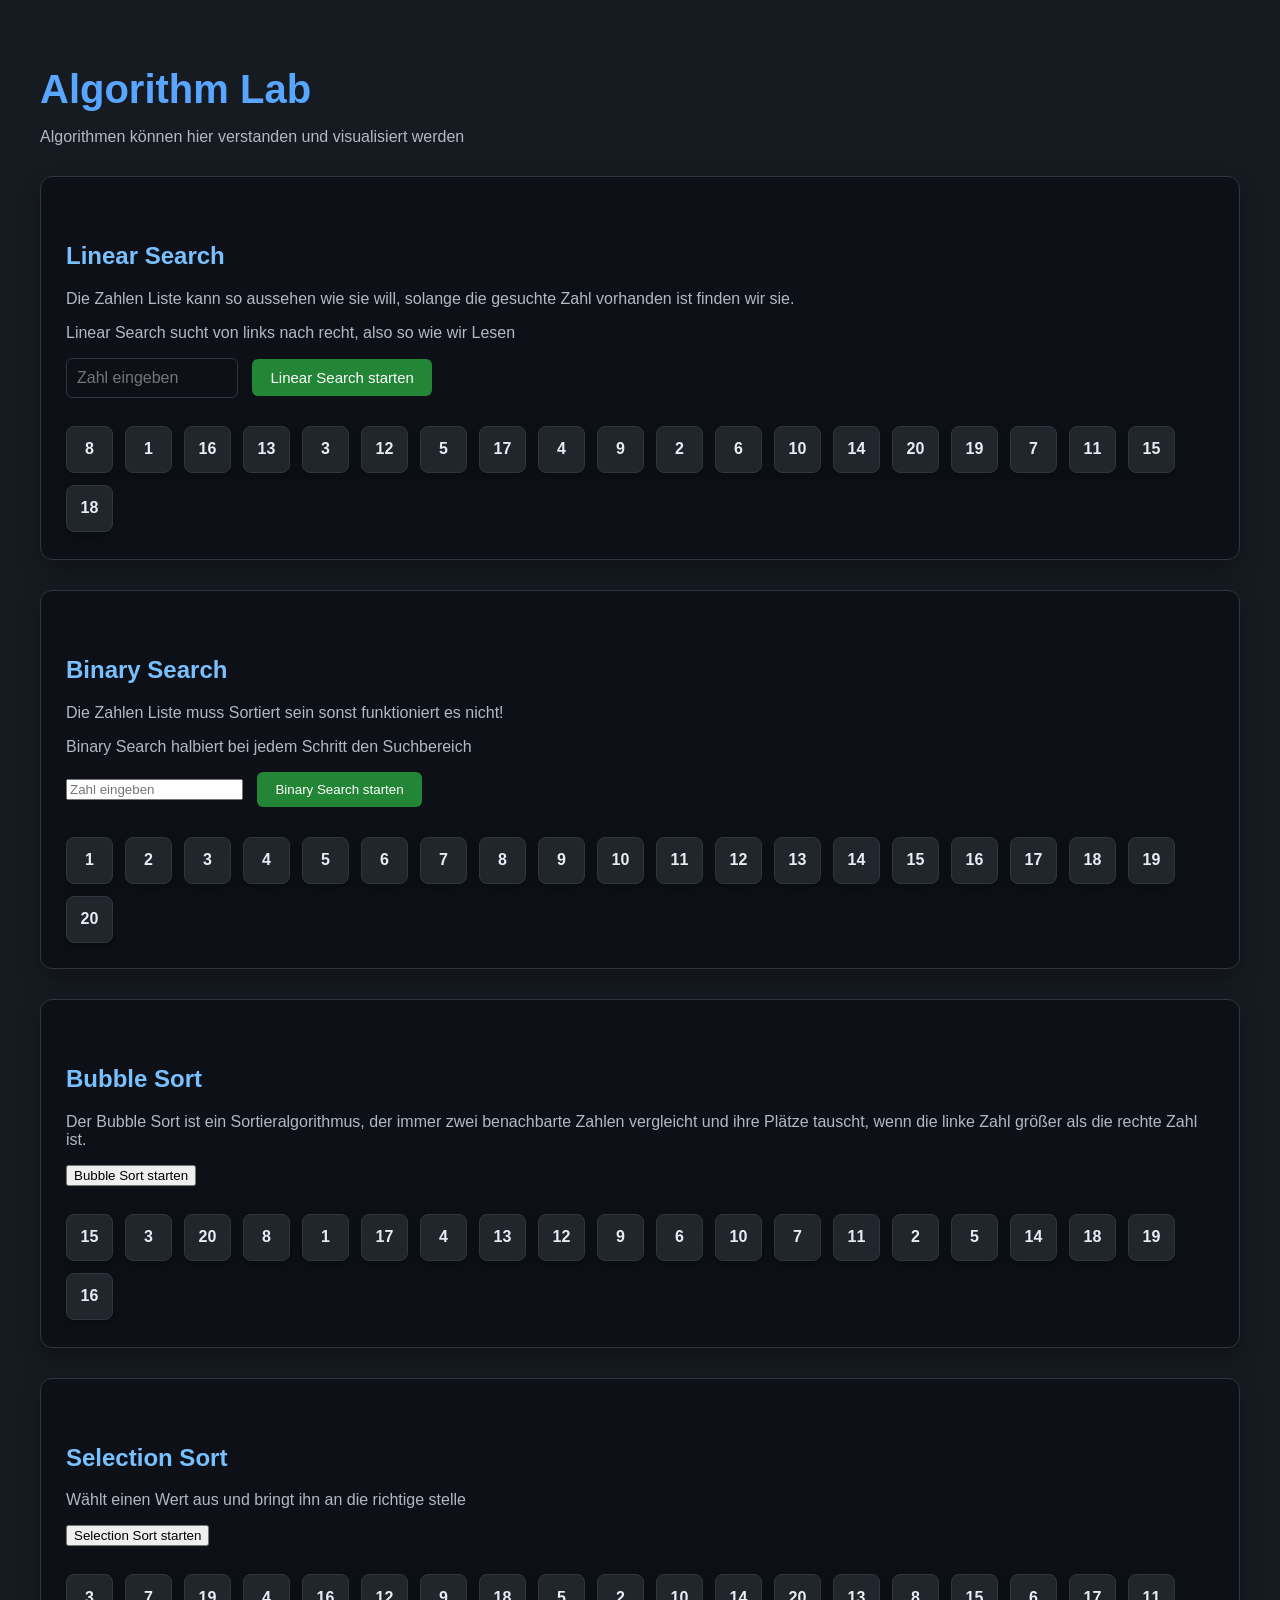
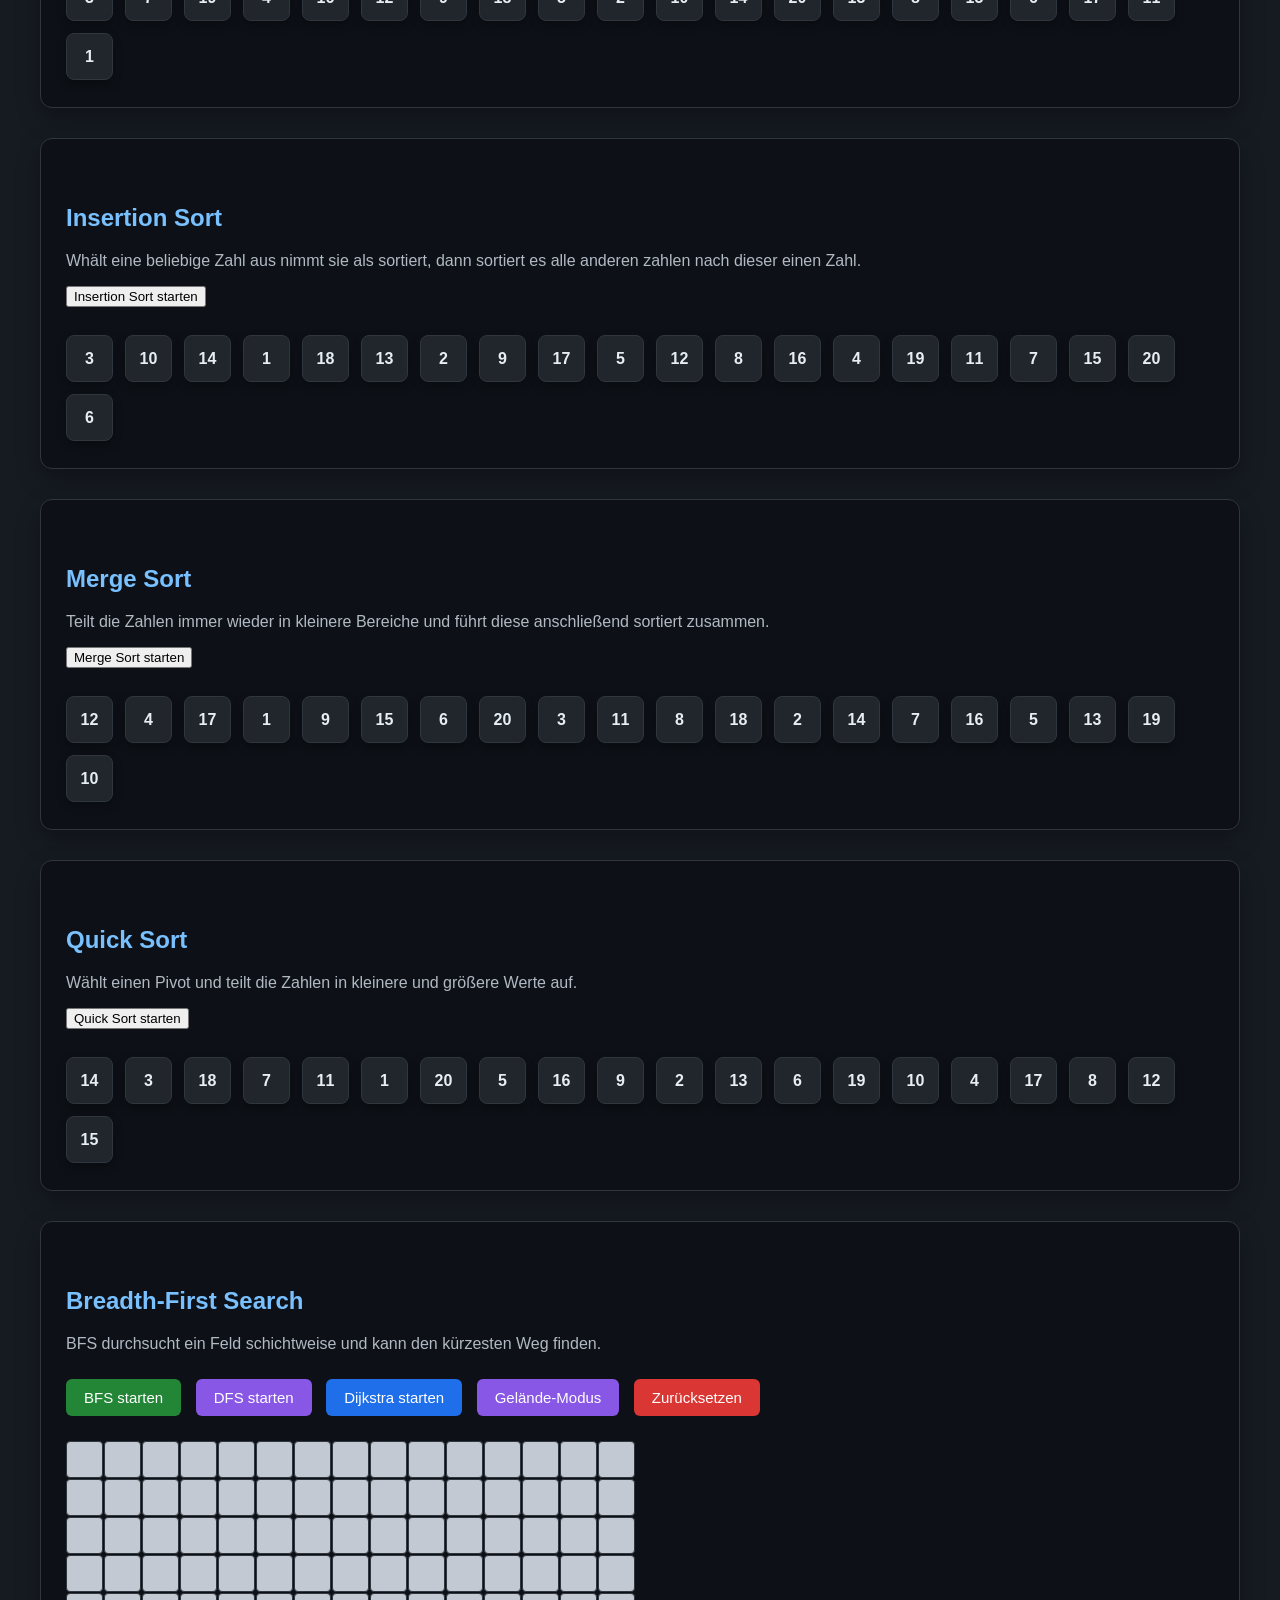
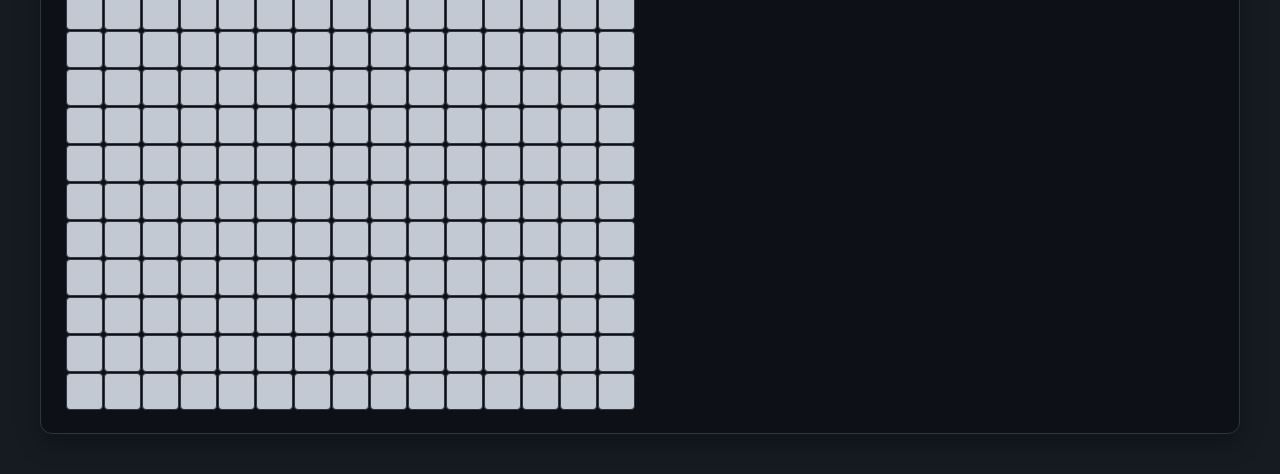
==== commit bd51b1f5: "Add files via upload" ====
--- a/index.html
+++ b/index.html
@@ -1,652 +1,243 @@
-<!DOCTYPE html> 
-<html>
-    <head>
-        <Title> SPS & Robotik </Title>
-        <link rel="stylesheet" href="style.css">
-    </head>
-    <body>
-        <div id="seite1">
-            <h1 id="start"> SPS & Robotik Grundlagen</h1>
-            <p> Die Robotik arbeitet Hand in Hand mit der SPS.</p>
-
-            <div class="themen">
-                <nav>
-                <a href="#sps">SPS</a>
-                <a href="#robotik">Robotik</a>
-                </nav>
-            </div>
-
-            <button id="darkmode">Dark Mode</button>
-
-            <div class="sps" id="sps">
-                <h2> Was ist eine SPS? </h2>
-                <p> Eine SPS ist eine speicherprogrammierbare Steuerung und wird zur Automatisierung von Maschinen und Anlagen verwendet.</p>
-                <h3> Typische Bestandteile einer SPS-Anlage </h3>
-                <ul> 
-                    <li>CPU</li>
-                    <li>Sensoren</li>
-                    <li>Aktoren</li>
-                    <li>Ein- und Ausgabemodule</li>
-                    <li>Netzwerk/Kommunikation</li>
-                </ul>
-                    <div class="bedienpult">
-                        <h3>Anlagensteuerung</h3>
-                            <div class="meldeleuchten">
-                                <div>
-                                    <div id="lampe-betrieb" class="leuchte betrieb">
-                                        <p class="beschriftung">Betrieb</p>
-                                    </div>
-                                </div>
-
-                                <div>
-                                    <div id="lampe-stop" class="leuchte Stop">
-                                        <p class="beschriftung">Stop</p>
-                                    </div>
-                                </div>
-                                <div>
-                                    <div id="lampe-quit" class="leuchte Quit">
-                                        <p class="beschriftung">Quittieren</p>
-                                    </div>
-                                </div>
-                                <div>
-                                    <div id="lampe-fehler" class="leuchte fehler">
-                                        <p class="beschriftung">Fehler</p>
-                                    </div>
-                                </div>
-                            </div>
-                            <p id="anlagen-status">Anlage bereit</p>
-                            <p id="betriebsart">Betriebsart: HAND</p>
-                            <p id="stoerungs-status">Keine Störung</p>
-                                <div class="taster-gruppe">
-                                    <button id="hand-betrieb"class="wahl-taster">HAND</button>
-                                    <button id="auto-betrieb"class="wahl-taster">AUTO</button>
-                                </div>
-                                <div class="taster-gruppe">
-                                    <button id="start-button" class="taster start">Start</button>
-                                    <button id="stop-button"class="taster stop">Stop</button>
-                                    <div class=""sicherheit>
-                                        <button id="quit-button"class="taster quit">Quit</button>
-                                        <button id="not-aus"class="notaus ">Not Aus</button>
-                                    </div>
-                                    <div class="motor-bereich">
-                                        <div id="motor" class="motor">
-                                            <div class="motor-welle"></div>
-                                        </div>
-                                    <div class="flamme">🔥</div>
-                                    </div>
-                                </div>
-                    </div>
-            </div>
-            <button id="naechste-seite" class="tunnel-button">
-                <img src="tunnel.png" alt="Geheimer Eingang">
-            </button>
-            <div class="robotik" id="robotik">
-                <div class="roboter-text">
-                    <h2> Was ist Robotik?</h2>
-                    <p> Robotik beschäftigt sich mit der Entwicklung, Programmierung und Steuerung von Robotern. </p>
-                    <h3> Typische Bestandteile eines Industrieroboters</h3>
-                    <ol>
-                        <li>Roboterarm</li>
-                        <li>Steuerung</li>
-                        <li>Bediengerät</li>
-                        <li>Werkzeug</li>
-                        <li>Sensoren</li>
-                    </ol>
-                </div>
-                <div class="roboter-bereich">
-                    <div class="roboter-simulation" id="roboter-simulation">
-                        <button class="reset-roboter" id="reset-roboter">Reset</button>
-                        <div class="position position-links">P1</div>
-                        <div class="position position-rechts">P2</div>
-                        <div class="wuerfel" id="wuerfel"></div>
-                            <div class="roboter" id="roboter">
-                                <div class="roboter-sockel">
-                                    <div class="achse1">
-                                        <div class="oberarm"id="oberarm">
-                                            <div class="achse2">
-                                                <div class="unterarm"id="unterarm">
-                                                    <div class="achse3">
-                                                        <div class="greifer" id="greifer">
-                                                            <div id="master-krone">👑</div>
-                                                            <div class="greifer-links"></div>
-                                                            <div class="greifer-rechts"></div>
-                                                        </div>
-                                                    </div> 
-                                                </div>
-                                            </div>
-                                        </div>
-                                    </div>   
-                                </div>
-                            </div>
-                    </div>
-                </div>
-                <h3> Mehr über Stäubli Robotik </h3>
-                <a href="https://www.staubli.com" target="_blank"> Stäubli Webseite öffnen</a>
-                <h3> Beispiel eines Industrieroboters </h3>
-                <div class="roboter-karte">
-                    <img class="roboter-bild" src="roboter.jpg" alt=" Ein Sechsachs Roboterarm von Stäubli" >
-                    <div class="roboter-info">
-                        <h3>Industrieroboter</h3>
-                        <p>Achsen : 6</p>
-                        <p>Status: Bereit</p>
-                        <p>Geschwindigkeit: 50%</p>
-                    </div>
-                </div>
-            </div>
-            <a class="top-button" href="#start">Nach oben</a>
-
-        </div>
-
-        <div id="seite2">
-            <div class="secret-level">
-
-                <h1>SECRET AREA</h1>
-
-                <p>
-                Du hast beide Easter Eggs gefunden.
-                </p>
-
-                <div class="secret-inhalt">
-
-                    <h2>⚠ NOTFALLPROTOKOLL ⚠</h2> 
-
-                    <p>
-                    Die Anlage spielt verrückt! Quittiere die Störungen,
-                    bevor die Zeit abläuft.
-                    </p>
-
-                    <div class="spiel-info">
-                        <span>Zeit: <b id="spiel-zeit">25</b></span>
-                        <span>Punkte: <b id="spiel-punkte">0</b></span>
-                    </div>  
-
-                    <div class="stoerungen">
-
-                        <button class="stoerung" id="stoerung1"></button>
-                        <button class="stoerung" id="stoerung2"></button>
-                        <button class="stoerung" id="stoerung3"></button>
-
-            
-                        <button class="stoerung" id="stoerung4"></button>
-                        <button class="stoerung" id="stoerung5"></button>
-                        <button class="stoerung" id="stoerung6"></button>
-
-                    </div>
-
-                    <button id="spiel-start">SYSTEM STARTEN</button>
-
-                    <p id="spiel-meldung">
-                    System bereit
-                    </p>
-
-                </div>
-                <section id="spiel2" class="spiel2-versteckt">
-
-                    <h2>🔓 LEVEL 2</h2>
-
-                    <p>
-                    Weiche den herabfallenden Werkstücken aus!
-                    </p>
-
-                    <div class="spiel2-info">
-                        <span>
-                            Punkte:
-                            <strong id="spiel2-punkte">0</strong>
-                        </span>
-
-                        <span>
-                            Leben:
-                            <strong id="spiel2-leben">3</strong>
-                        </span>
-                    </div>
-
-                    <div id="spiel2-feld">
-
-                        <div id="spiel2-roboter">
-                            🤖
-                        </div>
-
-                    </div>
-
-                    <p id="spiel2-meldung">
-                    Bewege den Roboter mit A/D oder den Pfeiltasten.
-                    </p>
-
-                    <div class="spiel2-steuerung">
-
-                        <button
-                            id="spiel2-links"
-                            type="button"
-                            aria-label="Nach links bewegen"
-                        >
-                        ◀
-                        </button>
-
-                        <button id="spiel2-start" type="button">
-                         LEVEL 2 STARTEN
-                        </button>
-
-                        <button
-                            id="spiel2-rechts"
-                            type="button"
-                            aria-label="Nach rechts bewegen"
-                        >
-                        ▶
-                        </button>
-
-                    </div>
-
-                </section>
-                <section id="spiel3" class="spiel3-versteckt">
-
-                    <h2>⚠ COMBAT PROTOCOL ⚠</h2>
-
-                    <p>
-                    Zerstöre die fehlerhaften Maschinen und besiege
-                    die Corrupted Control Unit.
-                    </p>
-
-                    <div class="spiel3-info">
-
-                        <span>
-                            Punkte:
-                            <strong id="spiel3-punkte">0</strong>
-                        </span>
-
-                        <span>
-                            Leben:
-                            <strong id="spiel3-leben">3</strong>
-                        </span>
-
-                        <span>
-                            Boss:
-                            <strong id="spiel3-boss-leben">GESPERRT</strong>
-                        </span>
-
-                    </div>
-
-                    <div id="spiel3-feld">
-
-                        <!-- Boss -->
-
-                        <div id="spiel3-boss">
-
-                            <div class="boss-name">
-                                CORRUPTED CONTROL UNIT
-                            </div>
-
-                            <div class="boss-lebensbalken">
-                                <div id="boss-lebensanzeige"></div>
-                            </div>
-
-                            <div class="boss-koerper">
-                            ☠
-                            </div>
-
-                        </div>
-
-
-                        <!-- Spieler -->
-
-                        <div id="spiel3-spieler">
-                            🤖
-                        </div>
-
-                    </div>
-
-                    <p id="spiel3-meldung">
-                    Erreiche 100 Punkte in Spiel 2.
-                    </p>
-
-                    <div class="spiel3-steuerung">
-
-                        <button
-                        id="spiel3-links"
-                        type="button"
-                        aria-label="Nach links bewegen"
-                        >
-                         ◀
-                        </button>
-
-                        <button id="spiel3-start" type="button">
-                        LEVEL 3 STARTEN
-                        </button>
-
-                        <button
-                        id="spiel3-schiessen"
-                        type="button"
-                        aria-label="Schießen"
-                        >
-                        FEUER
-                        </button>
-
-                        <button
-                        id="spiel3-rechts"
-                        type="button"
-                        aria-label="Nach rechts bewegen"
-                        >
-                         ▶
-                        </button>
-
-                    </div>
-
-                </section>
-                <section id="spiel4" class="spiel4-versteckt">
-
-                    <h2>⚡ REACTOR CONTROL ⚡</h2>
-
-                    <p>
-                    Halte den Reaktor stabil.
-                    Zu lange kritische Werte führen zum Systemausfall.
-                    </p>
-
-                    <div class="level4-statuszeile">
-
-                        <span>
-                            Restzeit:
-                            <strong id="level4-zeit">60</strong>
-                        </span>
-
-                        <span>
-                        Sichere Zeit:
-                        <strong id="level4-stabil-zeit">0</strong>
-                        </span>
-
-                        <span>
-                            Kritisch seit:
-                            <strong id="level4-kritisch-zeit">0</strong>
-                        </span>
-
-                    </div>
-
-
-                    <div class="level4-anzeigen">
-
-                        <!-- Temperatur -->
-
-                        <div class="level4-anzeige">
-
-                            <div class="level4-anzeige-kopf">
-                                    <span>Temperatur</span>
-
-                                    <strong id="level4-temperatur-text">
-                                    50 %
-                                </strong>
-                            </div>
-
-                            <div class="level4-balken">
-                                <div
-                                id="level4-temperatur-balken"
-                                class="level4-balken-fuellung"
-                                ></div>
-                            </div>
-
-                            <small>Sicherer Bereich: 25 bis 75</small>
-
-                        </div>
-
-
-                        <!-- Druck -->
-
-                        <div class="level4-anzeige">
-
-                            <div class="level4-anzeige-kopf">
-                                <span>Druck</span>
-
-                                <strong id="level4-druck-text">
-                                50 %
-                                </strong>
-                            </div>
-
-                            <div class="level4-balken">
-                                <div
-                                id="level4-druck-balken"
-                                class="level4-balken-fuellung"
-                                ></div>
-                            </div>
-
-                            <small>Sicherer Bereich: 20 bis 80</small>
-
-                        </div>
-
-
-                        <!-- Energie -->
-
-                        <div class="level4-anzeige">
-
-                                <div class="level4-anzeige-kopf">
-                                    <span>Energie</span>
-
-                                    <strong id="level4-energie-text">
-                                        50 %
-                                    </strong>
-                                </div>
-
-                                <div class="level4-balken">
-                                    <div
-                                    id="level4-energie-balken"
-                                    class="level4-balken-fuellung"
-                                    ></div>
-                                </div>
-
-                            <small>Sicherer Bereich: 30 bis 85</small>
-
-                        </div>
-
-                    </div>
-
-
-                    <div class="level4-steuerung">
-
-                        <button id="level4-kuehlung" type="button">
-                        KÜHLUNG
-                        </button>
-
-                        <button id="level4-ventil" type="button">
-                        VENTIL ÖFFNEN
-                        </button>
-
-                        <button id="level4-leistung-plus" type="button">
-                        LEISTUNG +
-                        </button>
-
-                        <button id="level4-leistung-minus" type="button">
-                        LEISTUNG -
-                        </button>
-
-                        <button
-                            id="level4-notkuehlung"
-                            class="level4-notfall"
-                            type="button"
-                            >
-                            NOTKÜHLUNG
-                        </button>
-
-                    </div>
-
-
-                    <p id="level4-meldung">
-                        Reaktorkontrolle bereit
-                    </p>
-
-
-                    <div class="level4-ziele">
-
-                        <h3>Bedingungen für Level 5</h3>
-
-                         <p id="level4-ziel-abschluss">
-                        ❓ ???
-                        </p>
-
-                        <p id="level4-ziel-stabil">
-                        ❓ ???
-                        </p>
-
-                        <p id="level4-ziel-notkuehlung">
-                        ❓ ???
-                        </p>
-
-                        </div>
-
-
-                    <button id="level4-start" type="button">
-                    REAKTOR STARTEN
-                    </button>
-
-                </section>
-
-
-<!-- ==================================
-     LEVEL 5: PLATZHALTER
-=================================== -->
-
-                <section id="spiel5" class="spiel5-versteckt">
-
-    <h2>⚠ NETWORK BREACH ⚠</h2>
-
-    <p>
-        Aktiviere alle Kontrollknoten in der richtigen
-        Reihenfolge und erreiche anschließend den Core.
-    </p>
-
-    <div class="level5-status">
-
-        <span>
-            Zeit:
-            <strong id="level5-zeit">120</strong>
-        </span>
-
-        <span>
-            Energie:
-            <strong id="level5-energie">200</strong>
-        </span>
-
-        <span>
-            Knoten:
-            <strong id="level5-knoten-status">0 / 3</strong>
-        </span>
-    <div class="level5-reihenfolge">
-
-        <span>Zugriffssequenz:</span>
-    </div>
-        
-        <strong id="level5-sequenz">
-            GESPERRT
-        </strong>
-
-</div>
-
-    <div class="level5-legende">
-
-        <span>🔷 Spieler</span>
-        <span>🔴 Virus</span>
-        <span>🔵 SPS</span>
-        <span>🟠 ROBOT</span>
-        <span>🟢 SAFETY</span>
-        <span>🔒 CORE</span>
-
-    </div>
-
-
-    <div
-        id="level5-feld"
-        aria-label="Netzwerk-Labyrinth"
-    ></div>
-
-
-    <p id="level5-meldung">
-        Netzwerkzugriff bereit
-    </p>
-
-
-    <div class="level5-steuerung">
-
-        <button
-            id="level5-oben"
-            type="button"
-            aria-label="Nach oben"
-        >
-            ▲
-        </button>
-
-        <div class="level5-steuerung-mitte">
-
-            <button
-                id="level5-links"
-                type="button"
-                aria-label="Nach links"
-            >
-                ◀
-            </button>
-
-            <button
-                id="level5-unten"
-                type="button"
-                aria-label="Nach unten"
-            >
-                ▼
-            </button>
-
-            <button
-                id="level5-rechts"
-                type="button"
-                aria-label="Nach rechts"
-            >
-                ▶
-            </button>
-
-        </div>
-
-    </div>
-
-
-    <button id="level5-start" type="button">
-        VERBINDUNG HERSTELLEN
-    </button>
-
-</section>
-
-
-<!-- ==================================
-     ABSCHLUSSBEREICH
-=================================== -->
-
-<section
-    id="finale"
-    class="finale-versteckt"
->
-
-    <h2>🏆 SYSTEM MASTER 🏆</h2>
-
-    <p>
-        Der Virus wurde isoliert und die Kontrolle
-        über die Produktionsanlage wiederhergestellt.
-    </p>
-
-    <div class="finale-liste">
-
-        <p>Level 1 ✅</p>
-        <p>Level 2 ✅</p>
-        <p>Level 3 ✅</p>
-        <p>Level 4 ✅</p>
-        <p>Level 5 ✅</p>
-
-    </div>
-
-    <strong>
-        SECRET CAMPAIGN COMPLETE
-    </strong>
-
-</section>
-                <button id="zurueck">Zurück</button>
-
-                    
-            </div>
-            <div id="level-transition">
-                <div class="unlock-text">
-                    <span>UNLOCKED</span>
-                </div>
-            </div>
-            <script src="script.js"></script>
-    </body>
-</html>
+<!DOCTYPE html>
+<html>
+    <head>
+        <meta charset="UTF-8">
+        <title>Algorithm Lab</title>
+        <link rel="stylesheet" href="style.css">
+    </head>
+    <body>
+        <h1>Algorithm Lab</h1>
+        <p>Algorithmen können hier verstanden und visualisiert werden</p>
+        <section class="linear-algorithmus">
+        <h2> Linear Search</h2>
+        <p>Die Zahlen Liste kann so aussehen wie sie will, solange die gesuchte Zahl vorhanden ist finden wir sie.</p>
+        <p>Linear Search sucht von links nach recht, also so wie wir Lesen</p>
+        <input type="number" id="suchZahl" placeholder="Zahl eingeben">
+        <button id="linear-suchen">Linear Search starten</button>
+        <div class="zahlen-container">
+            <div class="zahl">8</div>
+            <div class="zahl">1</div>
+            <div class="zahl">16</div>
+            <div class="zahl">13</div>
+            <div class="zahl">3</div>
+            <div class="zahl">12</div>
+            <div class="zahl">5</div>
+            <div class="zahl">17</div>
+            <div class="zahl">4</div>
+            <div class="zahl">9</div>
+            <div class="zahl">2</div>
+            <div class="zahl">6</div>
+            <div class="zahl">10</div>
+            <div class="zahl">14</div>
+            <div class="zahl">20</div>
+            <div class="zahl">19</div>
+            <div class="zahl">7</div>
+            <div class="zahl">11</div>
+            <div class="zahl">15</div>
+            <div class="zahl">18</div>
+        </div>
+    </section>
+    <section class="binary-algorithmus">
+        <h2>Binary Search</h2>
+        <p>Die Zahlen Liste muss Sortiert sein sonst funktioniert es nicht!</p>
+        <p>Binary Search halbiert bei jedem Schritt den Suchbereich</p>
+        <input
+        type="nuber"
+        id="binarySuchZahl"
+        placeholder="Zahl eingeben"
+        min="1"
+        max="20"
+        >
+        <button id="binary-suchen">
+            Binary Search starten
+        </button>
+        <div class="binary-container">
+        <div class="binary-zahl">1</div>
+        <div class="binary-zahl">2</div>
+        <div class="binary-zahl">3</div>
+        <div class="binary-zahl">4</div>
+        <div class="binary-zahl">5</div>
+        <div class="binary-zahl">6</div>
+        <div class="binary-zahl">7</div>
+        <div class="binary-zahl">8</div>
+        <div class="binary-zahl">9</div>
+        <div class="binary-zahl">10</div>
+        <div class="binary-zahl">11</div>
+        <div class="binary-zahl">12</div>
+        <div class="binary-zahl">13</div>
+        <div class="binary-zahl">14</div>
+        <div class="binary-zahl">15</div>
+        <div class="binary-zahl">16</div>
+        <div class="binary-zahl">17</div>
+        <div class="binary-zahl">18</div>
+        <div class="binary-zahl">19</div>
+        <div class="binary-zahl">20</div>
+        </div>
+    </section>
+    <section class="bubble-sort-algorithmus">
+        <h2>Bubble Sort</h2>
+        <p>Der Bubble Sort ist ein Sortieralgorithmus,
+             der immer zwei benachbarte Zahlen vergleicht und ihre Plätze tauscht,
+             wenn die linke Zahl größer als die rechte Zahl ist.</p>
+             <button id="bubble-start">Bubble Sort starten</button>
+             <div class="bubble-container">
+                <div class="bubble-zahl">15</div>
+                <div class="bubble-zahl">3</div>
+                <div class="bubble-zahl">20</div>
+                <div class="bubble-zahl">8</div>
+                <div class="bubble-zahl">1</div>
+                <div class="bubble-zahl">17</div>
+                <div class="bubble-zahl">4</div>
+                <div class="bubble-zahl">13</div>
+                <div class="bubble-zahl">12</div>
+                <div class="bubble-zahl">9</div>
+                <div class="bubble-zahl">6</div>
+                <div class="bubble-zahl">10</div>
+                <div class="bubble-zahl">7</div>
+                <div class="bubble-zahl">11</div>
+                <div class="bubble-zahl">2</div>
+                <div class="bubble-zahl">5</div>
+                <div class="bubble-zahl">14</div>
+                <div class="bubble-zahl">18</div>
+                <div class="bubble-zahl">19</div>
+                <div class="bubble-zahl">16</div>
+             </div>
+    </section>
+    <section class="selection-sort-algorithmus">
+        <h2> Selection Sort</h2>
+        <p> Wählt einen Wert aus und bringt ihn an die richtige stelle</p>
+        <button id="selection-start">Selection Sort starten</button>
+        <div class="selection-container">
+            <div class="selection-zahl">3</div>
+            <div class="selection-zahl">7</div>
+            <div class="selection-zahl">19</div>
+            <div class="selection-zahl">4</div>
+            <div class="selection-zahl">16</div>
+            <div class="selection-zahl">12</div>
+            <div class="selection-zahl">9</div>
+            <div class="selection-zahl">18</div>
+            <div class="selection-zahl">5</div>
+            <div class="selection-zahl">2</div>
+            <div class="selection-zahl">10</div>
+            <div class="selection-zahl">14</div>
+            <div class="selection-zahl">20</div>
+            <div class="selection-zahl">13</div>
+            <div class="selection-zahl">8</div>
+            <div class="selection-zahl">15</div>
+            <div class="selection-zahl">6</div>
+            <div class="selection-zahl">17</div>
+            <div class="selection-zahl">11</div>
+            <div class="selection-zahl">1</div>
+        </div>
+    </section>
+    <section class="insertion-sort-algorithmus">
+        <h2> Insertion Sort</h2>
+        <p>Whält eine beliebige Zahl aus nimmt sie als sortiert, dann sortiert es alle anderen zahlen nach dieser einen Zahl.</p>
+        <button id="insertion-start">Insertion Sort starten</button>
+        <div class="insertion-container">
+            <div class="insertion-zahl">3</div>
+            <div class="insertion-zahl">10</div>
+            <div class="insertion-zahl">14</div>
+            <div class="insertion-zahl">1</div>
+            <div class="insertion-zahl">18</div>
+            <div class="insertion-zahl">13</div>
+            <div class="insertion-zahl">2</div>
+            <div class="insertion-zahl">9</div>
+            <div class="insertion-zahl">17</div>
+            <div class="insertion-zahl">5</div>
+            <div class="insertion-zahl">12</div>
+            <div class="insertion-zahl">8</div>
+            <div class="insertion-zahl">16</div>
+            <div class="insertion-zahl">4</div>
+            <div class="insertion-zahl">19</div>
+            <div class="insertion-zahl">11</div>
+            <div class="insertion-zahl">7</div>
+            <div class="insertion-zahl">15</div>
+            <div class="insertion-zahl">20</div>
+            <div class="insertion-zahl">6</div>
+        </div>
+    </section>
+    <section class="merge-sort-algorithmus">
+    <h2>Merge Sort</h2>
+
+    <p>
+        Teilt die Zahlen immer wieder in kleinere Bereiche und
+        führt diese anschließend sortiert zusammen.
+    </p>
+
+    <button id="merge-start">Merge Sort starten</button>
+
+    <div class="merge-container">
+        <div class="merge-zahl">12</div>
+        <div class="merge-zahl">4</div>
+        <div class="merge-zahl">17</div>
+        <div class="merge-zahl">1</div>
+        <div class="merge-zahl">9</div>
+        <div class="merge-zahl">15</div>
+        <div class="merge-zahl">6</div>
+        <div class="merge-zahl">20</div>
+        <div class="merge-zahl">3</div>
+        <div class="merge-zahl">11</div>
+        <div class="merge-zahl">8</div>
+        <div class="merge-zahl">18</div>
+        <div class="merge-zahl">2</div>
+        <div class="merge-zahl">14</div>
+        <div class="merge-zahl">7</div>
+        <div class="merge-zahl">16</div>
+        <div class="merge-zahl">5</div>
+        <div class="merge-zahl">13</div>
+        <div class="merge-zahl">19</div>
+        <div class="merge-zahl">10</div>
+    </div>
+</section>
+<section class="quick-sort-algorithmus">
+    <h2>Quick Sort</h2>
+
+    <p>
+        Wählt einen Pivot und teilt die Zahlen in kleinere
+        und größere Werte auf.
+    </p>
+
+    <button id="quick-start">Quick Sort starten</button>
+
+    <div class="quick-container">
+        <div class="quick-zahl">14</div>
+        <div class="quick-zahl">3</div>
+        <div class="quick-zahl">18</div>
+        <div class="quick-zahl">7</div>
+        <div class="quick-zahl">11</div>
+        <div class="quick-zahl">1</div>
+        <div class="quick-zahl">20</div>
+        <div class="quick-zahl">5</div>
+        <div class="quick-zahl">16</div>
+        <div class="quick-zahl">9</div>
+        <div class="quick-zahl">2</div>
+        <div class="quick-zahl">13</div>
+        <div class="quick-zahl">6</div>
+        <div class="quick-zahl">19</div>
+        <div class="quick-zahl">10</div>
+        <div class="quick-zahl">4</div>
+        <div class="quick-zahl">17</div>
+        <div class="quick-zahl">8</div>
+        <div class="quick-zahl">12</div>
+        <div class="quick-zahl">15</div>
+    </div>
+</section>
+<section class="bfs-algorithmus">
+    <h2>Breadth-First Search</h2>
+
+    <p>
+        BFS durchsucht ein Feld schichtweise und kann den kürzesten Weg finden.
+    </p>
+
+    <button id="bfs-start">BFS starten</button> 
+    <button id="dfs-start">DFS starten</button>
+    <button id="dijkstra-start">Dijkstra starten</button>
+    <button id="terrain-modus">Gelände-Modus</button>
+    <button id="bfs-reset">Zurücksetzen</button>
+
+    <div id="bfs-grid"></div>
+</section>
+    <script src="script.js"></script>
+    </body>
+</html>
--- a/style.css
+++ b/style.css
@@ -1,2626 +1,814 @@
-body {    
-    background-color: lightgray ;
-    font-family: Arial;
-    margin: 40px;
-}
-h1 {
-     color: black;
-}
-h2 {    
-    color: rgb(24, 24, 153);
-}
-h3 {
-    color: rgb(86, 86, 253);
-}
-.sps  {
-    background-color: white;
-    padding: 20px;
-    border: 2px solid darkblue;
-    border-radius: 10px;
-    margin-top: 20px;
-    box-shadow: 0 4px 10px grey;
-    transition: 0.3s;
-}
-.robotik  {
-    background-color: white;
-    padding: 20px;
-    border: 2px solid blue;
-    border-radius: 10px;
-    margin-top: 20px;
-    box-shadow: 0 4px 10px grey;
-    transition: 0.3s;
-}
-.sps:hover {
-    background-color: lightblue;
-}
-.robotik:hover { 
-    background-color: lightcyan;
-}
-img {
-    width: 500px;
-    max-width: 100%;
-    height: auto;
-    border-radius: 10px;
-    border: 2px solid darkblue;
-    box-shadow: 0 4px 10px grey;
-}
-.roboter-bild {
-    width: 100%;
-    max-width: 100%;
-    transition: 0.4s;
-    box-shadow: 0 4px 10px grey;
-}
-.roboter-karte:hover .roboter-bild:hover {
-    transform: scale(1.05) ;
-    box-shadow: 0 5px 10px darkblue;
-}
-.roboter-karte {
-    width: 500px;
-    max-width: 100%;
-    padding: 20px;
-    background-color: white;
-    border: 2px solid darkblue;
-    border-radius: 15px;
-    box-shadow: 0 4px 10px grey;
-    transition: 0.4s;
-}
-.roboter-karte:hover {
-    transform: translate(-10px);
-    box-shadow: 0 12px 25px grey;
-}
-nav {
-    background-color: darkblue;
-    padding: 15px;
-    border-radius: 10px;
-    margin-bottom: 20px;
-    display: flex;
-    gap: 20px;
-    justify-content: center;
-}
-nav a {
-    color: white;
-    text-decoration: none;
-    padding: 8px 12px;
-    transition: 0.3s;
-}
-nav a:hover {
-    color: lightblue;
-    border-radius: 5px;
-}
-.themen {
-    display: flex;
-    gap: 20px;
-}
-.sps,
-.robotik {
-    flex: 1;
-}
-@media (max-width: 700px) {
-    .themen {
-        flex-direction: column;
-    }
-}
-.top-button {
-    display: inline-block;
-    background-color: darkblue;
-    color: white;
-    text-decoration: none;
-    padding: 10px 20px;
-    border-radius: 5px;
-    margin-top: 20px;
-    transition: 0.3s;
-}
-.top-button:hover {
-    background-color: blue;
-}
-body.dark {
-    background-color: #222;
-    color: white;
-}
-body.dark .sps,
-body.dark .robotik {
-    background-color: #333;
-    color: white;
-}
-body.dark h1 {
-    color: white;
-}
-body.dark h2 {
-    color: lightblue;
-}
-body.dark h3 {
-    color: aliceblue;
-}
-.leuchte {
-    width: 30px;
-    height: 30px;
-    background-color: white;
-    border-radius: 50%;
-    border: 2px solid black;
-    justify-content:flex-end;
-}
-.beschriftung{
-    padding-left: 35px;
-    font-family: 'Courier New', Courier, monospace;
-    font-weight: bold;
-}
-.bedienpult {
-    background-color: #444;
-    padding: 30px;
-    border: 4px solid #222;
-    border-radius: 15px;
-    box-shadow: 0 6px 15px #222;
-    color: white;
-}
-.taster-gruppe {
-    display: flex;
-    justify-content:first baseline;
-    gap: 35px;
-    margin: 25px;
-}
-.taster {
-    width: 150px;
-    height: 150px;
-    border-radius: 50%;
-    border: 5px solid #222;
-    font-weight: bold;
-    font-size: 16px;
-    cursor: pointer;
-    box-shadow: 0 6px 8px #222;
-    transition: 0.1s;
-}
-.start {
-    background-color: green;
-    color: white;
-}
-.stop {
-    background-color: red;
-    color: white;
-}
-.quit {
-    background-color: rgb(71, 71, 245);
-    color: white;
-}
-.sicherheit {
-    background-color: #ffd900;
-    width: 200px;
-    height: 200px;
-    gap: 30px;
-    display: flex;
-
-    align-items: center;
-
-    border: 4px solid #222;
-    border-radius: 15px;
-}
-
-.notaus {
-    width: 160px;
-    height: 160px;
-
-    background-color: #d00000;
-    color: white;
-
-    border: 8px solid #8b0000;
-    border-radius: 50%;
-
-    font-size: 18px;
-    font-weight: bold;
-
-    cursor: pointer;
-
-    box-shadow: 0 8px 0 #700000;
-}
-.notaus:active {
-    transform: translateY(5px);
-    box-shadow: 0 3px 0 #700000;
-}
-.taster:active {
-    transform: translateY(4px);
-    box-shadow: 0 2px 4px #222;
-}
-.wahl-taster {
-    width: 150px;
-    height: 75px;
-    background-color: #ddd;
-    border: 3px solid #222;
-    border-radius: 8px;
-    font-weight: bold;
-    font-size: 16px;
-    cursor: pointer;
-}
-
-.wahl-taster:active {
-    transform: translateY(3px);
-}
-.motor {
-    width: 280px;
-    height: 280px;
-    background-color: #555;
-    border: 12px solid #222;
-    border-radius: 50%;
-    display: flex;
-    justify-content: center;
-    align-items: center;
-}
-.motor-welle {
-    width: 160px;
-    height: 160px;
-    background-color: silver;
-    border: 10px solid #222;
-    border-radius: 50%;
-}
-.motor-welle::after {
-    content: "";
-    display: block;
-    width: 16px;
-    height: 35px;
-    background-color: red;
-    margin-left: 72px;
-    margin-top: 10px;
-}
-.motor-dreht {
-    animation: motorRotation 0.25s linear infinite;
-
-}
-@keyframes motorRotation {
-    from {
-        transform: rotate(0deg)
-    }
-    to {
-        transform: rotate(360deg)
-    }
-}
-.motor-bereich {
-    position: relative;
-}
-
-.flamme {
-    position: absolute;
-    z-index: -1;
-
-    font-size: 250px;
-    top: -20px;
-    left: -10px;
-}
-
-/* Nur anzeigen, wenn der Motor die Klasse "brennt" hat */
-#motor.brennt .flamme {
-    display: block;
-    animation: feuer 0.3s infinite alternate;
-}
-
-@keyframes feuer {
-    from {
-        transform: scale(0.9) rotate(-5deg);
-    }
-
-    to {
-        transform: scale(1.2) rotate(5deg);
-    }
-}
-
-.roboter-bereich {
-    display: flex;
-    justify-content: space-between;
-    align-items: center;
-    gap: 40px;
-}
-.roboter-text {
-    flex: 1;
-}
-.roboter-simulation {
-    position: relative;
-    width: 600px;
-    height: 500px;
-
-    background-color: #ddd;
-    border: 3px solid #222;
-    border-radius: 10px;
-
-    overflow: hidden;
-}
-.reset-roboter{
-    width: 100;
-    height: 100;
-    border-radius: 50%;
-    background-color: red;
-    color: white;
-    cursor: pointer;
-}
-.reset-roboter:active {
-    transform: translateY(3px);
-}
-.position {
-    position: absolute;
-
-    width: 70px;
-    height: 55px;
-
-    top: 80px;
-
-    display: flex;
-    justify-content: center;
-    align-items: center;
-
-    background-color: #aaa;
-    border: 3px dashed #444;
-    border-radius: 8px;
-
-    font-weight: bold;
-}
-
-.position-links {
-    left: 80px;
-}
-
-.position-rechts {
-    right: 80px;
-}
-.wuerfel {
-    position: absolute;
-
-    width: 36px;
-    height: 36px;
-
-    background-color: #e89120;
-    border: 3px solid #7a4400;
-    border-radius: 4px;
-
-    z-index: 10;
-}
-
-.wuerfel.auf-p1 {
-    left: 97px;
-    top: 89px;
-}
-
-.wuerfel.auf-p2 {
-    left: 463px;
-    top: 89px;
-}
-.greifer .wuerfel {
-    left: 9px;
-    top: -43px;
-
-    width: 36px;
-    height: 36px;
-
-    box-shadow: none;
-}
-.roboter-sockel {
-    position: absolute;
-
-    width: 140px;
-    height: 50px;
-
-    left: 225px;
-    bottom: 15px;
-
-    background-color: #555;
-    border: 4px solid #222;
-    border-radius: 10px;
-    z-index: 20;
-}
-
-
-/* Erstes Gelenk */
-.achse1 {
-    position: absolute;
-
-    width: 70px;
-    height: 70px;
-
-    left: 31px;
-    bottom: 40px;
-
-    background-color: #777;
-    border: 5px solid #222;
-    border-radius: 50%;
-}
-
-
-/* Oberarm */
-.oberarm {
-    position: absolute;
-
-    width: 40px;
-    height: 160px;
-
-    left: 10px;
-    bottom: 35px;
-
-    background-color: #d8d8d8;
-    border: 4px solid #222;
-    border-radius: 15px;
-
-    transform-origin: bottom center;
-}
-
-
-/* Zweites Gelenk */
-.achse2 {
-    position: absolute;
-
-    width: 60px;
-    height: 60px;
-
-    left: -14px;
-    top: -30px;
-
-    background-color: #777;
-    border: 4px solid #222;
-    border-radius: 50%;
-}
-
-
-/* Unterarm */
-.unterarm {
-    position: absolute;
-
-    width: 35px;
-    height: 130px;
-
-    left: 8px;
-    bottom: 30px;
-
-    background-color: #bbb;
-    border: 4px solid #222;
-    border-radius: 12px;
-
-    transform-origin: bottom center;
-}
-.oberarm {
-    transform-origin: bottom center;
-    transition: transform 1.5s ease-in-out;
-}
-
-.unterarm {
-    transform-origin: bottom center;
-    transition: transform 1.5s ease-in-out;
-}
-.achse3 {
-    position: absolute;
-
-    width: 50px;
-    height: 50px;
-
-    left: -12px;
-    top: -25px;
-
-    background-color: #777;
-    border: 4px solid #222;
-    border-radius: 50%;
-}
-.greifer {
-    position: absolute;
-
-    width: 60px;
-    height: 30px;
-
-    left: -9px;
-    top: -30px;
-
-    background-color: #555;
-    border: 3px solid #222;
-    border-radius: 5px;
-    transform-origin: bottom center;
-}
-.greifer-links {
-    position: absolute;
-
-    width: 10px;
-    height: 40px;
-
-    left: 5px;
-    top: -35px;
-
-    background-color: #222;
-}
-.greifer-rechts {
-    position: absolute;
-
-    width: 10px;
-    height: 40px;
-
-    right: 5px;
-    top: -35px;
-
-    background-color: #222;
-}
-.greifer {
-    transform-origin:  bottom center;
-    transition: transform 1.5s ease-in-out;
-}
-/* Grundstellung */
-.roboter-simulation.grundstellung .oberarm {
-    transform: rotate(0deg);
-}
-
-.roboter-simulation.grundstellung .unterarm {
-    transform: rotate(0deg);
-}
-.roboter-simulation.grundstellung .greifer {
-    transform: rotate(0deg);
-}
-
-/* P1 oben links anfahren */
-.roboter-simulation.fahre-p1 .oberarm {
-    transform: rotate(-53deg);
-}
-
-.roboter-simulation.fahre-p1 .unterarm {
-    transform: rotate(33deg);
-}
-.roboter-simulation.fahre-p1 .greifer {
-    transform: rotate(20deg);
-}
-
-
-/* Würfel bei P1 anheben */
-.roboter-simulation.hebe-p1 .oberarm {
-    transform: rotate(-51deg);
-}
-
-.roboter-simulation.hebe-p1 .unterarm {
-    transform: rotate(31deg);
-}
-.roboter-simulation.hebe-p1 .greifer {
-    transform: rotate(22deg);
-}
-
-
-/* Transportposition in der Mitte */
-.roboter-simulation.transport .oberarm {
-    transform: rotate(0deg);
-}
-
-.roboter-simulation.transport .unterarm {
-    transform: rotate(-20deg);
-}
-
-
-/* P2 oben rechts anfahren */
-.roboter-simulation.fahre-p2 .oberarm {
-    transform: rotate(53deg);
-}
-
-.roboter-simulation.fahre-p2 .unterarm {
-    transform: rotate(-30deg);
-}
-.roboter-simulation.fahre-p2 .greifer {
-    transform: rotate(-23deg);
-}
-.greifer-links,
-.greifer-rechts {
-    transition: transform 0.8s ease-in-out;
-}
-
-/* Offen */
-.greifer.offen .greifer-links {
-    transform: translateX(-10px);
-}
-
-.greifer.offen .greifer-rechts {
-    transform: translateX(10px);
-}
-
-/* Geschlossen */
-.greifer.geschlossen .greifer-links,
-.greifer.geschlossen .greifer-rechts {
-    transform: translateX(0);
-}
-.roboter.explodiert .oberarm {
-    transform: translate(-200px, -100px) rotate(-300deg);
-    transition: transform 1s ease-out;
-}
-
-.roboter.explodiert .unterarm {
-    transform: translate(220px, -150px) rotate(400deg);
-    transition: transform 1s ease-out;
-}
-
-.roboter.explodiert .achse1 {
-    transform: translate(-180px, 100px) rotate(250deg);
-    transition: transform 1s ease-out;
-}
-
-.roboter.explodiert .achse2 {
-    transform: translate(180px, 100px) rotate(-300deg);
-    transition: transform 1s ease-out;
-}
-
-.roboter.explodiert .achse3 {
-    transform: translate(-100px, -200px) rotate(500deg);
-    transition: transform 1s ease-out;
-}
-
-.roboter.explodiert .greifer {
-    transform: translate(200px, -200px) rotate(450deg);
-    transition: transform 1s ease-out;
-}
-#naechste-seite {
-    display: none;
-}
-
-.tunnel-button {
-    border: none;
-    background: transparent;
-    padding: 0;
-    cursor: pointer;
-}
-
-.tunnel-button img {
-    width: 90px;
-    height: auto;
-
-    transition:
-        transform 0.3s ease,
-        filter 0.3s ease;
-}
-.tunnel-button:hover img {
-    transform: scale(1.15);
-
-    filter:
-        brightness(1.25)
-        drop-shadow(0 0 12px #ff9d32);
-}
-
-#level-transition {
-    position: fixed;
-
-    top: 0;
-    left: 0;
-
-    width: 100%;
-    height: 100%;
-
-    background: #050505;
-
-    display: flex;
-    justify-content: center;
-    align-items: center;
-
-    opacity: 0;
-    visibility: hidden;
-
-    z-index: 9999;
-}
-
-.unlock-text {
-    color: white;
-    font-size: 50px;
-    font-weight: bold;
-    text-align: center;
-
-    transform: scale(0.5);
-    opacity: 0;
-}
-
-.unlock-text span {
-    display: block;
-
-    color: #00ff88;
-    font-size: 30px;
-
-    margin-top: 10px;
-}
-#level-transition.aktiv {
-    visibility: visible;
-
-    animation: transitionScreen 2.8s ease-in-out;
-}
-
-#level-transition.aktiv .unlock-text {
-    animation: unlockText 2.8s ease-in-out;
-}
-
-
-@keyframes transitionScreen {
-
-    0% {
-        opacity: 0;
-    }
-
-    15% {
-        opacity: 1;
-    }
-
-    80% {
-        opacity: 1;
-    }
-
-    100% {
-        opacity: 0;
-    }
-}
-
-
-@keyframes unlockText {
-
-    0% {
-        opacity: 0;
-        transform: scale(0.5);
-    }
-
-    25% {
-        opacity: 0;
-        transform: scale(0.5);
-    }
-
-    45% {
-        opacity: 1;
-        transform: scale(1.15);
-    }
-
-    55% {
-        transform: scale(1);
-    }
-
-    80% {
-        opacity: 1;
-    }
-
-    100% {
-        opacity: 0;
-        transform: scale(1.3);
-    }
-}
-
-#naechste-seite {
-    display: none;
-}
-#seite2 {
-    display: none;
-}
-#seite2 {
-    min-height: 100vh;
-    background: #080d15;
-    color: white;
-}
-
-.secret-level {
-    text-align: center;
-    padding: 40px;
-}
-
-.secret-level h1 {
-    color: #ff9d32;
-    letter-spacing: 5px;
-
-    text-shadow:
-        0 0 10px #ff9d32,
-        0 0 25px #ff5e00;
-}
-
-
-/* Anzeige für Zeit und Punkte */
-
-.spiel-info {
-    display: flex;
-    justify-content: center;
-    gap: 60px;
-
-    margin: 30px;
-
-    font-size: 22px;
-}
-
-
-/* 6 Lampen */
-
-.stoerungen {
-    display: grid;
-
-    grid-template-columns: repeat(3, 80px);
-
-    justify-content: center;
-
-    gap: 30px;
-
-    margin: 40px;
-}
-
-
-/* Lampe AUS */
-
-.stoerung {
-    width: 80px;
-    height: 80px;
-
-    border-radius: 50%;
-
-    background-color: #331111;
-
-    border: 5px solid #222;
-
-    cursor: pointer;
-
-    transition:
-        transform 0.2s ease,
-        background-color 0.2s ease,
-        box-shadow 0.2s ease;
-}
-
-
-/* Lampe AN */
-
-.stoerung.aktiv {
-    background-color: #ff2222;
-
-    box-shadow:
-        0 0 15px red,
-        0 0 35px red,
-        0 0 60px #ff4400;
-
-    transform: scale(1.1);
-}
-
-
-/* Startknopf */
-
-#spiel-start {
-    padding: 15px 30px;
-
-    background: #222;
-    color: #00ff88;
-
-    border: 2px solid #00ff88;
-    border-radius: 8px;
-
-    font-weight: bold;
-
-    cursor: pointer;
-
-    transition: 0.25s;
-}
-
-
-#spiel-start:hover {
-    background: #00ff88;
-    color: #111;
-
-    box-shadow: 0 0 20px #00ff88;
-}
-
-
-#spiel-meldung {
-    margin: 25px;
-
-    font-size: 20px;
-    font-weight: bold;
-}
-
-
-/* ==================================
-   SPIEL 2: BONUS LEVEL
-================================== */
-
-.spiel2-versteckt {
-    display: none;
-}
-
-.spiel2-sichtbar {
-    display: block;
-
-    max-width: 700px;
-    margin: 50px auto;
-    padding: 30px;
-
-    color: white;
-    text-align: center;
-
-    background:
-        linear-gradient(
-            145deg,
-            #0d1520,
-            #05080d
-        );
-
-    border: 3px solid #ff9d32;
-    border-radius: 18px;
-
-    box-shadow:
-        0 0 15px #ff9d32,
-        0 0 40px rgba(255, 94, 0, 0.6);
-
-    animation: spiel2Erscheint 0.8s ease-out;
-}
-
-@keyframes spiel2Erscheint {
-    from {
-        opacity: 0;
-        transform: scale(0.7);
-    }
-
-    to {
-        opacity: 1;
-        transform: scale(1);
-    }
-}
-
-
-/* Überschrift */
-
-#spiel2 h2 {
-    color: #ff9d32;
-    letter-spacing: 4px;
-
-    text-shadow:
-        0 0 10px #ff9d32,
-        0 0 25px #ff5e00;
-}
-
-
-/* Punkte und Leben */
-
-.spiel2-info {
-    display: flex;
-    justify-content: center;
-    gap: 60px;
-
-    margin: 20px 0;
-
-    font-size: 20px;
-}
-
-
-/* Spielfeld */
-
-#spiel2-feld {
-    position: relative;
-
-    width: min(100%, 600px);
-    height: 400px;
-
-    margin: 20px auto;
-
-    overflow: hidden;
-
-    background:
-        linear-gradient(
-            rgba(0, 255, 136, 0.08) 1px,
-            transparent 1px
-        ),
-        linear-gradient(
-            90deg,
-            rgba(0, 255, 136, 0.08) 1px,
-            transparent 1px
-        ),
-        #07110e;
-
-    background-size: 40px 40px;
-
-    border: 4px solid #222;
-    border-radius: 12px;
-
-    box-shadow:
-        inset 0 0 30px #000,
-        0 0 15px rgba(0, 255, 136, 0.4);
-}
-
-
-/* Roboter */
-
-#spiel2-roboter {
-    position: absolute;
-
-    width: 54px;
-    height: 54px;
-
-    left: calc(50% - 27px);
-    bottom: 12px;
-
-    display: flex;
-    justify-content: center;
-    align-items: center;
-
-    font-size: 43px;
-
-    user-select: none;
-
-    transition:
-        filter 0.15s ease,
-        transform 0.15s ease;
-
-    z-index: 10;
-}
-
-
-/* Roboter wird getroffen */
-
-#spiel2-roboter.getroffen {
-    animation: roboterGetroffen 0.45s ease;
-}
-
-@keyframes roboterGetroffen {
-    0% {
-        transform: translateX(0);
-        filter: brightness(1);
-    }
-
-    25% {
-        transform: translateX(-12px);
-        filter: brightness(2) sepia(1);
-    }
-
-    50% {
-        transform: translateX(12px);
-    }
-
-    75% {
-        transform: translateX(-8px);
-    }
-
-    100% {
-        transform: translateX(0);
-        filter: brightness(1);
-    }
-}
-
-
-/* Fallende Werkstücke */
-
-.spiel2-hindernis {
-    position: absolute;
-
-    width: 42px;
-    height: 42px;
-
-    top: -50px;
-
-    display: flex;
-    justify-content: center;
-    align-items: center;
-
-    color: #111;
-    font-size: 25px;
-    font-weight: bold;
-
-    background:
-        linear-gradient(
-            145deg,
-            #f0a72b,
-            #a34d00
-        );
-
-    border: 3px solid #442000;
-    border-radius: 6px;
-
-    box-shadow:
-        0 0 10px rgba(255, 157, 50, 0.8);
-
-    transform: rotate(0deg);
-
-    z-index: 5;
-}
-
-
-/* Meldung */
-
-#spiel2-meldung {
-    min-height: 28px;
-
-    margin: 20px;
-
-    color: #00ff88;
-    font-size: 18px;
-    font-weight: bold;
-}
-
-
-/* Steuerung */
-
-.spiel2-steuerung {
-    display: flex;
-    justify-content: center;
-    align-items: center;
-    gap: 15px;
-
-    flex-wrap: wrap;
-}
-
-.spiel2-steuerung button {
-    min-width: 70px;
-    padding: 14px 20px;
-
-    color: #00ff88;
-    font-weight: bold;
-
-    background: #151515;
-
-    border: 2px solid #00ff88;
-    border-radius: 8px;
-
-    cursor: pointer;
-
-    transition:
-        background-color 0.2s ease,
-        color 0.2s ease,
-        transform 0.2s ease,
-        box-shadow 0.2s ease;
-}
-
-.spiel2-steuerung button:hover {
-    color: #111;
-    background: #00ff88;
-
-    transform: translateY(-2px);
-
-    box-shadow: 0 0 18px #00ff88;
-}
-
-.spiel2-steuerung button:active {
-    transform: scale(0.94);
-}
-
-#spiel2-start {
-    min-width: 220px;
-}
-
-
-/* Kleinere Bildschirme */
-
-@media (max-width: 650px) {
-
-    #spiel2-feld {
-        height: 350px;
-    }
-
-    .spiel2-info {
-        gap: 25px;
-    }
-
-    .spiel2-sichtbar {
-        padding: 15px;
-    }
-
-}
-#spiel3.spiel3-versteckt {
-    display: none;
-}
-
-
-/* Level 3 erst nach Freischaltung anzeigen */
-#spiel3.spiel3-sichtbar {
-    display: block;
-
-    max-width: 760px;
-
-    margin: 50px auto;
-    padding: 30px;
-
-    text-align: center;
-    color: white;
-
-    background: linear-gradient(
-        145deg,
-        #160b1c,
-        #050308
-    );
-
-    border: 3px solid #ff334f;
-    border-radius: 18px;
-
-    box-shadow:
-        0 0 15px #ff334f,
-        0 0 45px rgba(255, 0, 60, 0.5);
-
-    animation: spiel3Erscheint 0.9s ease-out;
-}
-
-
-@keyframes spiel3Erscheint {
-
-    from {
-        opacity: 0;
-        transform: scale(0.65);
-    }
-
-    to {
-        opacity: 1;
-        transform: scale(1);
-    }
-}
-.spiel3-info {
-    display: flex;
-    justify-content: center;
-    gap: 35px;
-
-    margin: 20px 0;
-
-    font-size: 18px;
-}
-
-
-/* ==============================
-   SPIELFELD
-============================== */
-
-#spiel3-feld {
-    position: relative;
-
-    width: 650px;
-    max-width: 100%;
-    height: 500px;
-
-    margin: 25px auto;
-
-    overflow: hidden;
-
-    background-color: #08050c;
-
-    border: 4px solid #ff334f;
-    border-radius: 12px;
-
-    box-shadow:
-        inset 0 0 40px #000,
-        0 0 20px rgba(255, 51, 79, 0.4);
-}
-
-
-/* ==============================
-   SPIELER
-============================== */
-
-#spiel3-spieler {
-    position: absolute;
-
-    width: 56px;
-    height: 56px;
-
-    left: 297px;
-    bottom: 15px;
-
-    display: flex;
-    justify-content: center;
-    align-items: center;
-
-    font-size: 44px;
-
-    z-index: 20;
-
-    user-select: none;
-}
-
-
-/* Trefferanimation */
-
-#spiel3-spieler.getroffen {
-    animation: spiel3Getroffen 0.5s ease;
-}
-
-@keyframes spiel3Getroffen {
-
-    0% {
-        transform: translateX(0);
-    }
-
-    25% {
-        transform: translateX(-15px);
-        filter: brightness(3);
-    }
-
-    50% {
-        transform: translateX(15px);
-    }
-
-    75% {
-        transform: translateX(-10px);
-    }
-
-    100% {
-        transform: translateX(0);
-        filter: brightness(1);
-    }
-}
-
-
-/* ==============================
-   SPIELER-SCHÜSSE
-============================== */
-
-.spiel3-projektil {
-    position: absolute;
-
-    width: 6px;
-    height: 24px;
-
-    background-color: #00ffcc;
-
-    border-radius: 5px;
-
-    box-shadow:
-        0 0 8px #00ffcc,
-        0 0 18px #00ffcc;
-
-    z-index: 15;
-}
-
-
-/* ==============================
-   GEGNER
-============================== */
-
-.spiel3-gegner {
-    position: absolute;
-
-    width: 46px;
-    height: 46px;
-
-    display: flex;
-    justify-content: center;
-    align-items: center;
-
-    font-size: 27px;
-
-    background-color: #d94c21;
-
-    border: 3px solid #5c1805;
-    border-radius: 8px;
-
-    box-shadow:
-        0 0 12px #ff4825;
-
-    z-index: 10;
-}
-
-
-/* ==============================
-   BOSS
-============================== */
-
-#spiel3-boss {
-    position: absolute;
-
-    width: 190px;
-    height: 115px;
-
-    top: 15px;
-    left: 230px;
-
-    display: none;
-
-    z-index: 25;
-}
-
-
-#spiel3-boss.aktiv {
-    display: block;
-
-    animation:
-        bossErscheint 1s ease-out;
-}
-
-
-@keyframes bossErscheint {
-
-    from {
-        opacity: 0;
-
-        transform:
-            translateY(-100px)
-            scale(0.5);
-    }
-
-    to {
-        opacity: 1;
-
-        transform:
-            translateY(0)
-            scale(1);
-    }
-}
-
-
-/* Boss-Körper */
-
-.boss-koerper {
-    height: 70px;
-
-    display: flex;
-    justify-content: center;
-    align-items: center;
-
-    color: white;
-
-    font-size: 45px;
-
-    background-color: #590c20;
-
-    border: 4px solid #ff334f;
-    border-radius: 12px;
-
-    box-shadow:
-        0 0 20px #ff334f;
-}
-
-
-.boss-name {
-    color: #ff5570;
-
-    font-size: 12px;
-    font-weight: bold;
-
-    margin-bottom: 5px;
-}
-
-
-/* ==============================
-   BOSS-LEBENSBALKEN
-============================== */
-
-.boss-lebensbalken {
-    width: 100%;
-    height: 10px;
-
-    margin-bottom: 5px;
-
-    overflow: hidden;
-
-    background-color: #300812;
-
-    border: 2px solid #761429;
-    border-radius: 5px;
-}
-
-
-#boss-lebensanzeige {
-    width: 100%;
-    height: 100%;
-
-    background-color: #ff1744;
-
-    transition: width 0.25s ease;
-}
-
-
-/* ==============================
-   BOSS-PROJEKTILE
-============================== */
-
-.spiel3-boss-projektil {
-    position: absolute;
-
-    width: 12px;
-    height: 25px;
-
-    background-color: #ff1744;
-
-    border-radius: 50%;
-
-    box-shadow:
-        0 0 10px #ff1744,
-        0 0 20px red;
-
-    z-index: 18;
-}
-
-
-/* ==============================
-   BOSS PHASE 2
-============================== */
-
-#spiel3-boss.phase-2 .boss-koerper {
-    animation:
-        bossPhase2 0.5s infinite alternate;
-}
-
-
-@keyframes bossPhase2 {
-
-    from {
-        filter: brightness(1);
-    }
-
-    to {
-        filter: brightness(1.7);
-    }
-}
-
-
-/* ==============================
-   BOSS PHASE 3
-============================== */
-
-#spiel3-boss.phase-3 .boss-koerper {
-    animation:
-        bossPhase3 0.2s infinite alternate;
-}
-
-
-@keyframes bossPhase3 {
-
-    from {
-        filter: brightness(1);
-    }
-
-    to {
-        filter: brightness(2.5);
-
-        box-shadow:
-            0 0 30px red,
-            0 0 60px red;
-    }
-}
-
-
-/* ==============================
-   MELDUNG
-============================== */
-
-#spiel3-meldung {
-    min-height: 30px;
-
-    margin: 20px;
-
-    color: #ffcc33;
-
-    font-size: 18px;
-    font-weight: bold;
-}
-
-
-/* ==============================
-   STEUERUNG
-============================== */
-
-.spiel3-steuerung {
-    display: flex;
-
-    justify-content: center;
-    align-items: center;
-
-    flex-wrap: wrap;
-
-    gap: 12px;
-}
-
-
-.spiel3-steuerung button {
-    min-width: 70px;
-
-    padding: 12px 18px;
-
-    color: #ff5570;
-    background-color: #160b10;
-
-    border: 2px solid #ff334f;
-    border-radius: 8px;
-
-    font-weight: bold;
-
-    cursor: pointer;
-}
-
-
-.spiel3-steuerung button:hover {
-    color: #111;
-
-    background-color: #ff334f;
-
-    box-shadow:
-        0 0 20px #ff334f;
-}
-#spiel3-schiessen {
-    color: #00ffcc;
-    border-color: #00ffcc;
-}
-
-#spiel3-schiessen:hover {
-    color: #111;
-    background: #00ffcc;
-
-    box-shadow: 0 0 20px #00ffcc;
-}
-
-
-/* Mobile Darstellung */
-
-@media (max-width: 700px) {
-
-    #spiel3-feld {
-        height: 430px;
-    }
-
-    .spiel3-sichtbar {
-        padding: 15px;
-    }
-
-    .spiel3-info {
-        gap: 16px;
-    }
-
-}
-/* ==================================
-   LEVEL 4: REACTOR CONTROL
-================================== */
-
-#spiel4.spiel4-versteckt {
-    display: none;
-}
-
-#spiel4.spiel4-sichtbar {
-    display: block;
-
-    max-width: 780px;
-    margin: 50px auto;
-    padding: 30px;
-
-    color: white;
-    text-align: center;
-
-    background:
-        linear-gradient(
-            145deg,
-            #081b1c,
-            #030909
-        );
-
-    border: 3px solid #00e5ff;
-    border-radius: 18px;
-
-    box-shadow:
-        0 0 18px rgba(0, 229, 255, 0.8),
-        0 0 50px rgba(0, 229, 255, 0.25);
-
-    animation: level4Erscheint 0.9s ease-out;
-}
-
-@keyframes level4Erscheint {
-    from {
-        opacity: 0;
-        transform: scale(0.65);
-    }
-
-    to {
-        opacity: 1;
-        transform: scale(1);
-    }
-}
-
-
-#spiel4 h2 {
-    color: #00e5ff;
-
-    letter-spacing: 4px;
-
-    text-shadow:
-        0 0 12px #00e5ff,
-        0 0 30px #007c91;
-}
-
-
-/* Statuszeile */
-
-.level4-statuszeile {
-    display: flex;
-    justify-content: center;
-    flex-wrap: wrap;
-
-    gap: 30px;
-
-    margin: 25px 0;
-    padding: 15px;
-
-    background-color: #061112;
-
-    border: 2px solid #18484d;
-    border-radius: 10px;
-}
-
-.level4-statuszeile strong {
-    color: #00ffb3;
-}
-
-
-/* Drei Anlagenwerte */
-
-.level4-anzeigen {
-    display: grid;
-    gap: 20px;
-
-    margin: 30px 0;
-}
-
-.level4-anzeige {
-    padding: 18px;
-
-    text-align: left;
-
-    background-color: #071416;
-
-    border: 2px solid #17474d;
-    border-radius: 10px;
-}
-
-.level4-anzeige-kopf {
-    display: flex;
-    justify-content: space-between;
-
-    margin-bottom: 10px;
-
-    font-size: 18px;
-}
-
-.level4-anzeige small {
-    display: block;
-
-    margin-top: 8px;
-
-    color: #9bb8bb;
-}
-
-
-/* Balken */
-
-.level4-balken {
-    width: 100%;
-    height: 24px;
-
-    overflow: hidden;
-
-    background-color: #111;
-
-    border: 2px solid #243b3d;
-    border-radius: 12px;
-}
-
-.level4-balken-fuellung {
-    width: 50%;
-    height: 100%;
-
-    background:
-        linear-gradient(
-            90deg,
-            #00c853,
-            #69f0ae
-        );
-
-    transition:
-        width 0.35s ease,
-        background 0.35s ease,
-        box-shadow 0.35s ease;
-}
-
-.level4-balken-fuellung.warnung {
-    background:
-        linear-gradient(
-            90deg,
-            #ff9800,
-            #ffd740
-        );
-
-    box-shadow:
-        0 0 14px #ff9800;
-}
-
-.level4-balken-fuellung.kritisch {
-    background:
-        linear-gradient(
-            90deg,
-            #b71c1c,
-            #ff1744
-        );
-
-    box-shadow:
-        0 0 18px #ff1744;
-
-    animation: level4Kritisch 0.35s infinite alternate;
-}
-
-@keyframes level4Kritisch {
-    from {
-        filter: brightness(1);
-    }
-
-    to {
-        filter: brightness(1.8);
-    }
-}
-
-
-/* Steuerknöpfe */
-
-.level4-steuerung {
-    display: flex;
-    justify-content: center;
-    flex-wrap: wrap;
-
-    gap: 12px;
-
-    margin: 25px 0;
-}
-
-.level4-steuerung button,
-#level4-start {
-    padding: 13px 20px;
-
-    color: #00e5ff;
-    font-weight: bold;
-
-    background-color: #071719;
-
-    border: 2px solid #00e5ff;
-    border-radius: 8px;
-
-    cursor: pointer;
-
-    transition:
-        color 0.2s ease,
-        background-color 0.2s ease,
-        box-shadow 0.2s ease,
-        transform 0.2s ease;
-}
-
-.level4-steuerung button:hover,
-#level4-start:hover {
-    color: #041011;
-    background-color: #00e5ff;
-
-    box-shadow: 0 0 18px #00e5ff;
-
-    transform: translateY(-2px);
-}
-
-.level4-steuerung button:active,
-#level4-start:active {
-    transform: scale(0.95);
-}
-
-
-/* Notkühlung */
-
-.level4-steuerung .level4-notfall {
-    color: #ff334f;
-
-    border-color: #ff334f;
-}
-
-.level4-steuerung .level4-notfall:hover {
-    color: white;
-    background-color: #ff1744;
-
-    box-shadow: 0 0 22px #ff1744;
-}
-
-.level4-steuerung .level4-notfall:disabled {
-    color: #777;
-    background-color: #222;
-
-    border-color: #555;
-
-    box-shadow: none;
-
-    cursor: not-allowed;
-}
-
-
-/* Systemmeldungen */
-
-#level4-meldung {
-    min-height: 30px;
-
-    margin: 22px;
-
-    color: #00ffb3;
-    font-size: 19px;
-    font-weight: bold;
-}
-
-
-/* Zielübersicht */
-
-.level4-ziele {
-    max-width: 500px;
-
-    margin: 25px auto;
-    padding: 20px;
-
-    text-align: left;
-
-    background-color: #050d0e;
-
-    border: 2px solid #1c4b50;
-    border-radius: 12px;
-}
-
-.level4-ziele h3 {
-    margin-top: 0;
-
-    color: #ffd740;
-    text-align: center;
-}
-
-.level4-ziele p {
-    margin: 10px 0;
-}
-
-
-/* Kritischer Gesamtzustand */
-
-#spiel4.level4-kritisch {
-    animation: level4RahmenWarnung 0.45s infinite alternate;
-}
-
-@keyframes level4RahmenWarnung {
-    from {
-        border-color: #ff334f;
-
-        box-shadow:
-            0 0 15px #ff334f;
-    }
-
-    to {
-        border-color: #ffcc33;
-
-        box-shadow:
-            0 0 35px #ff1744;
-    }
-}
-
-
-/* ==================================
-   LEVEL 5
-================================== */
-
-#spiel5.spiel5-versteckt {
-    display: none;
-}
-
-#spiel5.spiel5-sichtbar {
-    display: block;
-
-    max-width: 700px;
-
-    margin: 50px auto;
-    padding: 35px;
-
-    color: white;
-    text-align: center;
-
-    background-color: #110b1d;
-
-    border: 3px solid #b388ff;
-    border-radius: 18px;
-
-    box-shadow:
-        0 0 20px #7c4dff,
-        0 0 55px rgba(124, 77, 255, 0.5);
-
-    animation: level5Erscheint 1s ease-out;
-}
-
-@keyframes level5Erscheint {
-    from {
-        opacity: 0;
-        transform: translateY(80px) scale(0.6);
-    }
-
-    to {
-        opacity: 1;
-        transform: translateY(0) scale(1);
-    }
-}
-
-
-/* Mobile Anpassung */
-
-@media (max-width: 650px) {
-    #spiel4.spiel4-sichtbar {
-        padding: 15px;
-    }
-
-    .level4-statuszeile {
-        gap: 14px;
-    }
-
-    .level4-steuerung button {
-        flex: 1 1 140px;
-    }
-}
-/* ==================================
-   LEVEL 5: NETWORK BREACH
-================================== */
-
-#spiel5.spiel5-versteckt {
-    display: none;
-}
-
-#spiel5.spiel5-sichtbar {
-    display: block;
-
-    max-width: 820px;
-    margin: 50px auto;
-    padding: 30px;
-
-    color: white;
-    text-align: center;
-
-    background:
-        linear-gradient(
-            145deg,
-            #07101c,
-            #020508
-        );
-
-    border: 3px solid #b388ff;
-    border-radius: 18px;
-
-    box-shadow:
-        0 0 20px #7c4dff,
-        0 0 55px rgba(124, 77, 255, 0.45);
-
-    animation: level5Erscheint 1s ease-out;
-}
-
-@keyframes level5Erscheint {
-    from {
-        opacity: 0;
-        transform: translateY(70px) scale(0.65);
-    }
-
-    to {
-        opacity: 1;
-        transform: translateY(0) scale(1);
-    }
-}
-
-
-#spiel5 h2 {
-    color: #b388ff;
-
-    letter-spacing: 4px;
-
-    text-shadow:
-        0 0 12px #7c4dff,
-        0 0 30px #4a148c;
-}
-
-
-/* Statusanzeige */
-
-.level5-status {
-    display: flex;
-    justify-content: center;
-    flex-wrap: wrap;
-
-    gap: 35px;
-
-    margin: 25px 0;
-    padding: 15px;
-
-    background-color: #080d18;
-
-    border: 2px solid #3b2b61;
-    border-radius: 10px;
-}
-
-.level5-status strong {
-    color: #00ffcc;
-}
-
-
-/* Zugriffssequenz */
-
-.level5-reihenfolge {
-    margin: 20px auto;
-    padding: 15px;
-
-    background-color: #100c1c;
-
-    border: 2px solid #7c4dff;
-    border-radius: 10px;
-}
-
-#level5-sequenz {
-    display: block;
-
-    margin-top: 8px;
-
-    color: #ffd740;
-    letter-spacing: 2px;
-}
-
-
-/* Legende */
-
-.level5-legende {
-    display: flex;
-    justify-content: center;
-    flex-wrap: wrap;
-
-    gap: 12px;
-
-    margin: 20px 0;
-
-    font-size: 14px;
-}
-
-
-/* ==================================
-   NETZWERKRASTER
-================================== */
-
-#level5-feld {
-    display: grid;
-
-    grid-template-columns:
-        repeat(18, 28px);
-
-    justify-content: center;
-
-    gap: 2px;
-
-    max-width: none;
-
-    margin: 25px auto;
-    padding: 10px;
-
-    background-color: #02050a;
-
-    border: 4px solid #332453;
-    border-radius: 12px;
-
-    box-shadow:
-        inset 0 0 35px #000,
-        0 0 18px rgba(124, 77, 255, 0.5);
-}
-
-
-/* Einzelnes Feld */
-
-.level5-zelle {
-    position: relative;
-
-    aspect-ratio: 1;
-
-    display: flex;
-    justify-content: center;
-    align-items: center;
-
-    min-width: 0;
-
-    color: white;
-    font-size: 23px;
-
-    background-color: #0a1722;
-
-    border: 1px solid #214053;
-    border-radius: 5px;
-
-    transition:
-        background-color 0.2s ease,
-        box-shadow 0.2s ease,
-        transform 0.2s ease;
-}
-
-
-/* Wand */
-
-.level5-zelle.wand {
-    background:
-        repeating-linear-gradient(
-            45deg,
-            #171a24,
-            #171a24 5px,
-            #7b7b7e 5px,
-            #242937 10px
-        );
-
-    border-color: #333949;
-
-    box-shadow:
-        inset 0 0 8px #000;
-}
-
-
-/* Spieler */
-
-.level5-zelle.spieler {
-    background-color: #072c3a;
-
-    box-shadow:
-        inset 0 0 12px #00b8ff,
-        0 0 12px #00b8ff;
-
-    transform: scale(1.05);
-}
-
-
-/* Virus */
-
-.level5-zelle.virus {
-    background-color: #3b0711;
-
-    box-shadow:
-        inset 0 0 12px red,
-        0 0 12px #ff1744;
-
-    animation:
-        level5VirusPuls 0.35s infinite alternate;
-}
-
-@keyframes level5VirusPuls {
-    from {
-        filter: brightness(1);
-    }
-
-    to {
-        filter: brightness(1.8);
-    }
-}
-
-
-/* Kontrollknoten */
-
-.level5-zelle.knoten-sps {
-    background-color: #082a52;
-
-    box-shadow:
-        inset 0 0 12px #2196f3;
-}
-
-.level5-zelle.knoten-robot {
-    background-color: #472000;
-
-    box-shadow:
-        inset 0 0 12px #ff9800;
-}
-
-.level5-zelle.knoten-safety {
-    background-color: #06351a;
-
-    box-shadow:
-        inset 0 0 12px #00c853;
-}
-
-
-/* Aktivierter Knoten */
-
-.level5-zelle.aktiviert {
-    filter: grayscale(0.7);
-
-    opacity: 0.55;
-
-    box-shadow:
-        inset 0 0 12px white;
-}
-
-
-/* Core */
-
-.level5-zelle.core {
-    background-color: #2b2135;
-
-    box-shadow:
-        inset 0 0 12px #777;
-}
-
-.level5-zelle.core-offen {
-    background-color: #4e3d00;
-
-    box-shadow:
-        inset 0 0 16px #ffd740,
-        0 0 16px #ffd740;
-
-    animation:
-        level5CorePuls 0.65s infinite alternate;
-}
-
-@keyframes level5CorePuls {
-    from {
-        filter: brightness(1);
-    }
-
-    to {
-        filter: brightness(1.7);
-        transform: scale(1.08);
-    }
-}
-
-
-/* Meldung */
-
-#level5-meldung {
-    min-height: 32px;
-
-    margin: 20px;
-
-    color: #00ffcc;
-
-    font-size: 19px;
-    font-weight: bold;
-}
-
-
-/* Steuerung */
-
-.level5-steuerung {
-    display: flex;
-    flex-direction: column;
-    align-items: center;
-
-    gap: 8px;
-
-    margin: 20px;
-}
-
-.level5-steuerung-mitte {
-    display: flex;
-
-    gap: 8px;
-}
-
-.level5-steuerung button,
-#level5-start {
-    min-width: 68px;
-
-    padding: 13px 18px;
-
-    color: #b388ff;
-    font-weight: bold;
-
-    background-color: #0e0918;
-
-    border: 2px solid #7c4dff;
-    border-radius: 8px;
-
-    cursor: pointer;
-
-    transition:
-        color 0.2s ease,
-        background-color 0.2s ease,
-        box-shadow 0.2s ease,
-        transform 0.2s ease;
-}
-
-.level5-steuerung button:hover,
-#level5-start:hover {
-    color: white;
-    background-color: #7c4dff;
-
-    box-shadow: 0 0 18px #7c4dff;
-
-    transform: translateY(-2px);
-}
-
-.level5-steuerung button:active,
-#level5-start:active {
-    transform: scale(0.93);
-}
-
-
-/* Kritischer Zustand */
-
-#spiel5.level5-kritisch {
-    animation:
-        level5Kritisch 0.4s infinite alternate;
-}
-
-@keyframes level5Kritisch {
-    from {
-        border-color: #ff1744;
-
-        box-shadow:
-            0 0 15px #ff1744;
-    }
-
-    to {
-        border-color: #ffd740;
-
-        box-shadow:
-            0 0 35px red;
-    }
-}
-
-
-/* ==================================
-   FINALE
-================================== */
-
-.finale-versteckt {
-    display: none;
-}
-
-.finale-sichtbar {
-    display: block;
-
-    max-width: 700px;
-
-    margin: 60px auto;
-    padding: 40px;
-
-    color: white;
-    text-align: center;
-
-    background:
-        linear-gradient(
-            145deg,
-            #2b2100,
-            #080600
-        );
-
-    border: 4px solid #ffd740;
-    border-radius: 20px;
-
-    box-shadow:
-        0 0 25px #ffd740,
-        0 0 70px rgba(255, 215, 64, 0.5);
-
-    animation:
-        finaleErscheint 1.4s ease-out;
-}
-
-@keyframes finaleErscheint {
-    from {
-        opacity: 0;
-        transform: scale(0.3) rotate(-4deg);
-    }
-
-    to {
-        opacity: 1;
-        transform: scale(1) rotate(0);
-    }
-}
-
-.finale-sichtbar h2 {
-    color: #ffd740;
-
-    letter-spacing: 5px;
-
-    text-shadow:
-        0 0 15px #ffd740,
-        0 0 35px #ff9800;
-}
-
-.finale-liste {
-    max-width: 260px;
-
-    margin: 25px auto;
-    padding: 15px;
-
-    text-align: left;
-
-    background-color: rgba(0, 0, 0, 0.35);
-
-    border-radius: 10px;
-}
-
-
-/* Kleinere Bildschirme */
-
-@media (max-width: 600px) {
-    #spiel5.spiel5-sichtbar {
-        padding: 12px;
-    }
-
-    #level5-feld {
-        grid-template-columns:
-            repeat(9, minmax(25px, 40px));
-
-        gap: 2px;
-
-        padding: 6px;
-    }
-
-    .level5-zelle {
-        font-size: 18px;
-    }
-
-    .level5-status {
-        gap: 14px;
-    }
-}
-#master-krone {
-    display: none;
-
-    position: absolute;
-
-    top: -45px;
-    left: 15px;
-
-    font-size: 42px;
-
-    z-index: 100;
-}
-#roboter.system-master #master-krone {
-    display: block;
-
-    animation: kroneErscheint 1s ease-out;
-}
-
-@keyframes kroneErscheint {
-
-    from {
-        opacity: 0;
-        transform: translateY(-30px) rotate(-15deg);
-    }
-
-    to {
-        opacity: 1;
-        transform: translateY(0) rotate(0);
-    }
-}
-.roboter.system-master #roboter-sockel {
-    position: absolute;
-
-    width: 140px;
-    height: 50px;
-
-    left: 225px;
-    bottom: 15px;
-
-    background-color: #bb8b06;
-    border: 4px solid #222;
-    border-radius: 10px;
-    z-index: 20;
-}
-
-
-/* Erstes Gelenk */
-.roboter.system-master #achse1 {
-    position: absolute;
-
-    width: 70px;
-    height: 70px;
-
-    left: 31px;
-    bottom: 40px;
-
-    background-color: #9c7303;
-    border: 5px solid #222;
-    border-radius: 50%;
-}
-
-
-/* Oberarm */
-.roboter.system-master #oberarm {
-    position: absolute;
-
-    width: 40px;
-    height: 160px;
-
-    left: 10px;
-    bottom: 35px;
-
-    background-color: #eeb108;
-    border: 4px solid #222;
-    border-radius: 15px;
-
-    transform-origin: bottom center;
-}
-
-
-/* Zweites Gelenk */
-.roboter.system-master #achse2 {
-    position: absolute;
-
-    width: 60px;
-    height: 60px;
-
-    left: -14px;
-    top: -30px;
-
-    background-color: #9c7303;
-    border: 4px solid #222;
-    border-radius: 50%;
-}
-
-
-/* Unterarm */
-.roboter.system-master #unterarm {
-    position: absolute;
-
-    width: 35px;
-    height: 130px;
-
-    left: 8px;
-    bottom: 30px;
-
-    background-color: #eeb108;
-    border: 4px solid #222;
-    border-radius: 12px;
-
-    transform-origin: bottom center;
-}
+html {
+    background-color: lightgray;
+}
+body {
+    margin: 0;
+    padding: 40px;
+
+    background-color: #161b22;
+    color: #e6edf3;
+
+    font-family: Arial, sans-serif;
+}
+
+h1 {
+    color: #58a6ff;
+    font-size: 40px;
+    margin-bottom: 5px;
+}
+
+h2 {
+    color: #79c0ff;
+    margin-top: 40px;
+}
+
+p {
+    color: #b1bac4;
+}
+#suchZahl {
+    width: 150px;
+    padding: 10px;
+
+    background-color: #0d1117;
+    color: white;
+
+    border: 1px solid #30363d;
+    border-radius: 6px;
+
+    font-size: 16px;
+}
+
+#suchZahl:focus {
+    outline: none;
+    border-color: #58a6ff;
+    box-shadow: 0 0 8px rgba(88, 166, 255, 0.5);
+}
+#linear-suchen {
+    padding: 10px 18px;
+    margin-left: 10px;
+
+    background-color: #238636;
+    color: white;
+
+    border: none;
+    border-radius: 6px;
+
+    font-size: 15px;
+    cursor: pointer;
+
+    transition: 0.2s;
+}
+
+#linear-suchen:hover {
+    background-color: #2ea043;
+    transform: translateY(-2px);
+
+    box-shadow: 0 5px 12px rgba(46, 160, 67, 0.35);
+}
+.zahlen-container {
+    display: flex;
+    flex-wrap: wrap;
+    gap: 12px;
+
+    margin-top: 30px;
+}
+.linear-algorithmus {
+    margin-top: 30px;
+    padding: 25px;
+
+    background-color: #0d1117;
+
+    border: 1px solid #30363d;
+    border-radius: 12px;
+
+    box-shadow: 0 10px 25px rgba(0, 0, 0, 0.3);
+}
+.zahl {
+    width: 45px;
+    height: 45px;
+
+    display: flex;
+    justify-content: center;
+    align-items: center;
+
+    background-color: #21262d;
+    color: #e6edf3;
+
+    border: 1px solid #30363d;
+    border-radius: 8px;
+
+    font-weight: bold;
+
+    box-shadow: 0 4px 8px rgba(0, 0, 0, 0.35);
+
+    transition: 0.25s;
+
+    transform: translateY(-2px);
+}
+.zahl.pruefen {
+    background-color: #d29922;
+    color: white;
+
+    transform: translateY(-8px) scale(1.08);
+
+    box-shadow:
+        0 8px 15px rgba(210, 153, 34, 0.5),
+        0 0 15px rgba(255, 200, 0, 0.4);
+}
+.zahl.gefunden {
+    background-color: #238636;
+    color: white;
+
+    transform: translateY(-8px) scale(1.15);
+
+    box-shadow:
+        0 8px 15px rgba(35, 134, 54, 0.5),
+        0 0 20px rgba(46, 200, 80, 0.7);
+}
+.binary-zahl.pruefen {
+    background-color: #d29922;
+    color: white;
+
+    transform: translateY(-8px) scale(1.08);
+
+    box-shadow:
+        0 8px 15px rgba(210, 153, 34, 0.5),
+        0 0 15px rgba(255, 200, 0, 0.4);
+}
+.binary-zahl.gefunden {
+    background-color: #238636;
+    color: white;
+
+    transform: translateY(-8px) scale(1.15);
+
+    box-shadow:
+        0 8px 15px rgba(35, 134, 54, 0.5),
+        0 0 20px rgba(46, 200, 80, 0.7);
+}
+.binary-algorithmus {
+    margin-top: 30px;
+    padding: 25px;
+
+    background-color: #0d1117;
+
+    border: 1px solid #30363d;
+    border-radius: 12px;
+
+    box-shadow: 0 10px 25px rgba(0, 0, 0, 0.3);
+}
+.binary-container {
+    display: flex;
+    flex-wrap: wrap;
+    gap: 12px;
+    margin-top: 30px;
+}
+
+.binary-zahl {
+    width: 45px;
+    height: 45px;
+
+    display: flex;
+    justify-content: center;
+    align-items: center;
+
+    background-color: #21262d;
+    color: #e6edf3;
+
+    border: 1px solid #30363d;
+    border-radius: 8px;
+
+    font-weight: bold;
+
+    box-shadow: 0 4px 8px rgba(0, 0, 0, 0.35);
+
+    transition: 0.25s;
+}
+#binary-suchen {
+    padding: 10px 18px;
+    margin-left: 10px;
+
+    background-color: #238636;
+    color: white;
+
+    border: none;
+    border-radius: 6px;
+
+    cursor: pointer;
+    transition: 0.2s;
+}
+
+#binary-suchen:hover {
+    background-color: #2ea043;
+    transform: translateY(-2px);
+}
+.binary-zahl.ausgeschlossen {
+    background-color: #940303;
+    color: #484f58;
+    opacity: 0.35;
+
+    transform: scale(0.9);
+
+    box-shadow: none;
+}
+.bubble-sort-algorithmus {
+    margin-top: 30px;
+    padding: 25px;
+
+    background-color: #0d1117;
+
+    border: 1px solid #30363d;
+    border-radius: 12px;
+
+    box-shadow: 0 10px 25px rgba(0, 0, 0, 0.3);
+}
+.bubble-zahl {
+    width: 45px;
+    height: 45px;
+
+    display: flex;
+    justify-content: center;
+    align-items: center;
+
+    background-color: #21262d;
+    color: #e6edf3;
+
+    border: 1px solid #30363d;
+    border-radius: 8px;
+
+    font-weight: bold;
+
+    box-shadow: 0 4px 8px rgba(0, 0, 0, 0.35);
+
+    transition: 0.25s;
+
+    transform: translateY(-2px); 
+}
+.bubble-container {
+    display: flex;
+    flex-wrap: wrap;
+    gap: 12px;
+
+    margin-top: 30px;
+}
+.bubble-zahl.sortiert {
+    background-color: #238636;
+    color: white;
+
+    transform: translateY(-4px);
+
+    box-shadow:
+        0 6px 12px rgba(35, 134, 54, 0.4),
+        0 0 12px rgba(46, 200, 80, 0.4);
+}
+.bubble-zahl.pruefen {
+    background-color: #d29922;
+    color: white;
+
+    transform: translateY(-8px) scale(1.08);
+
+    box-shadow:
+        0 8px 15px rgba(210, 153, 34, 0.5),
+        0 0 15px rgba(255, 200, 0, 0.4);
+}
+.selection-sort-algorithmus {    
+    margin-top: 30px;
+    padding: 25px;
+
+    background-color: #0d1117;
+
+    border: 1px solid #30363d;
+    border-radius: 12px;
+
+    box-shadow: 0 10px 25px rgba(0, 0, 0, 0.3);
+}
+.selection-zahl {
+    width: 45px;
+    height: 45px;
+
+    display: flex;
+    justify-content: center;
+    align-items: center;
+
+    background-color: #21262d;
+    color: #e6edf3;
+
+    border: 1px solid #30363d;
+    border-radius: 8px;
+
+    font-weight: bold;
+
+    box-shadow: 0 4px 8px rgba(0, 0, 0, 0.35);
+
+    transition: 0.25s;
+
+    transform: translateY(-2px);
+}
+.selection-container {
+    display: flex;
+    flex-wrap: wrap;
+    gap: 12px;
+
+    margin-top: 30px;
+}
+.selection-zahl.sortiert {
+    background-color: #238636;
+    color: white;
+
+    transform: translateY(-4px);
+
+    box-shadow:
+        0 6px 12px rgba(35, 134, 54, 0.4),
+        0 0 12px rgba(46, 200, 80, 0.4);
+}
+.selection-zahl.pruefen {
+    background-color: #d29922;
+    color: white;
+
+    transform: translateY(-8px) scale(1.08);
+
+    box-shadow:
+        0 8px 15px rgba(210, 153, 34, 0.5),
+        0 0 15px rgba(255, 200, 0, 0.4);
+}
+
+.insertion-sort-algorithmus {
+    margin-top: 30px;
+    padding: 25px;
+
+    background-color: #0d1117;
+
+    border: 1px solid #30363d;
+    border-radius: 12px;
+
+    box-shadow: 0 10px 25px rgba(0, 0, 0, 0.3);
+}
+.insertion-zahl {
+    width: 45px;
+    height: 45px;
+
+    display: flex;
+    justify-content: center;
+    align-items: center;
+
+    background-color: #21262d;
+    color: #e6edf3;
+
+    border: 1px solid #30363d;
+    border-radius: 8px;
+
+    font-weight: bold;
+
+    box-shadow: 0 4px 8px rgba(0, 0, 0, 0.35);
+
+    transition: 0.25s;
+
+    transform: translateY(-2px);
+}
+.insertion-container {
+    display: flex;
+    flex-wrap: wrap;
+    gap: 12px;
+
+    margin-top: 30px;
+}
+.insertion-zahl.pruefen {
+        background-color: #d29922;
+    color: white;
+
+    transform: translateY(-8px) scale(1.08);
+
+    box-shadow:
+        0 8px 15px rgba(210, 153, 34, 0.5),
+        0 0 15px rgba(255, 200, 0, 0.4);
+}
+.insertion-zahl.sortiert {
+    background-color: #238636;
+    color: white;
+
+    transform: translateY(-4px);
+
+    box-shadow:
+        0 6px 12px rgba(35, 134, 54, 0.4),
+        0 0 12px rgba(46, 200, 80, 0.4);
+}
+
+.merge-sort-algorithmus {
+    margin-top: 30px;
+    padding: 25px;
+
+    background-color: #0d1117;
+
+    border: 1px solid #30363d;
+    border-radius: 12px;
+
+    box-shadow: 0 10px 25px rgba(0, 0, 0, 0.3);
+}
+.merge-zahl {
+    width: 45px;
+    height: 45px;
+
+    display: flex;
+    justify-content: center;
+    align-items: center;
+
+    background-color: #21262d;
+    color: #e6edf3;
+
+    border: 1px solid #30363d;
+    border-radius: 8px;
+
+    font-weight: bold;
+
+    box-shadow: 0 4px 8px rgba(0, 0, 0, 0.35);
+
+    transition: 0.25s;
+
+    transform: translateY(-2px);
+}
+.merge-container {
+    display: flex;
+    flex-wrap: wrap;
+    gap: 12px;
+
+    margin-top: 30px;
+}
+.merge-zahl.pruefen {
+        background-color: #d29922;
+    color: white;
+
+    transform: translateY(-8px) scale(1.08);
+
+    box-shadow:
+        0 8px 15px rgba(210, 153, 34, 0.5),
+        0 0 15px rgba(255, 200, 0, 0.4);
+}
+.merge-zahl.sortiert {
+    background-color: #238636;
+    color: white;
+
+    transform: translateY(-4px);
+
+    box-shadow:
+        0 6px 12px rgba(35, 134, 54, 0.4),
+        0 0 12px rgba(46, 200, 80, 0.4);
+}
+.merge-zahl.teilen {
+    background-color: #1f6feb;
+    color: white;
+
+    transform: translateY(-6px);
+
+    box-shadow:
+        0 0 15px rgba(31, 111, 235, 0.7);
+}
+
+.merge-zahl.zusammenfuehren {
+    background-color: #8957e5;
+    color: white;
+
+    transform: translateY(-6px) scale(1.08);
+
+    box-shadow:
+        0 0 15px rgba(137, 87, 229, 0.7);
+}
+.merge-zahl.zusammenfuehren.pruefen {
+    background-color: #d29922;
+    color: white;
+
+    transform: translateY(-10px) scale(1.12);
+
+    box-shadow:
+        0 8px 15px rgba(210, 153, 34, 0.5),
+        0 0 18px rgba(255, 200, 0, 0.7);
+}
+.quick-sort-algorithmus {
+    margin-top: 30px;
+    padding: 25px;
+
+    background-color: #0d1117;
+
+    border: 1px solid #30363d;
+    border-radius: 12px;
+
+    box-shadow: 0 10px 25px rgba(0, 0, 0, 0.3);
+}
+.quick-zahl {
+    width: 45px;
+    height: 45px;
+
+    display: flex;
+    justify-content: center;
+    align-items: center;
+
+    background-color: #21262d;
+    color: #e6edf3;
+
+    border: 1px solid #30363d;
+    border-radius: 8px;
+
+    font-weight: bold;
+
+    box-shadow: 0 4px 8px rgba(0, 0, 0, 0.35);
+
+    transition: 0.25s;
+
+    transform: translateY(-2px);
+}
+.quick-container {
+    display: flex;
+    flex-wrap: wrap;
+    gap: 12px;
+
+    margin-top: 30px;
+}
+.quick-zahl.pivot {
+    background-color: #f0883e;
+    color: white;
+
+    transform: translateY(-9px) scale(1.12);
+
+    box-shadow:
+        0 8px 16px rgba(240, 136, 62, 0.5),
+        0 0 18px rgba(240, 136, 62, 0.7);
+}
+
+.quick-zahl.pruefen {
+    background-color: #d29922;
+    color: white;
+
+    transform: translateY(-7px) scale(1.08);
+
+    box-shadow:
+        0 0 15px rgba(210, 153, 34, 0.7);
+}
+
+.quick-zahl.bereich {
+    border-color: #8957e5;
+
+    box-shadow:
+        0 0 12px rgba(137, 87, 229, 0.65);
+}
+
+.quick-zahl.sortiert {
+    background-color: #238636;
+    color: white;
+
+    transform: translateY(-4px);
+
+    box-shadow:
+        0 0 12px rgba(46, 200, 80, 0.5);
+}
+/* =========================
+   BFS BEREICH
+========================= */
+
+.bfs-algorithmus {
+    margin-top: 30px;
+    padding: 25px;
+
+    background-color: #0d1117;
+
+    border: 1px solid #30363d;
+    border-radius: 12px;
+
+    box-shadow: 0 10px 25px rgba(0, 0, 0, 0.3);
+}
+
+
+/* =========================
+   BFS BUTTONS
+========================= */
+
+#bfs-start,
+#bfs-reset {
+    padding: 10px 18px;
+    margin-right: 10px;
+    margin-top: 10px;
+
+    color: white;
+
+    border: none;
+    border-radius: 6px;
+
+    font-size: 15px;
+
+    cursor: pointer;
+
+    transition: 0.2s;
+}
+
+
+#bfs-start {
+    background-color: #238636;
+}
+
+#bfs-start:hover {
+    background-color: #2ea043;
+
+    transform: translateY(-2px);
+
+    box-shadow: 0 5px 12px rgba(46, 160, 67, 0.35);
+}
+
+
+#bfs-reset {
+    background-color: #da3633;
+}
+
+#bfs-reset:hover {
+    background-color: #f85149;
+
+    transform: translateY(-2px);
+
+    box-shadow: 0 5px 12px rgba(248, 81, 73, 0.35);
+}
+
+
+/* =========================
+   BFS RASTER
+========================= */
+
+#bfs-grid {
+    display: grid;
+
+    grid-template-columns: repeat(15, 35px);
+    grid-template-rows: repeat(15, 35px);
+
+    gap: 3px;
+
+    margin-top: 25px;
+}
+
+
+/* =========================
+   EINZELNES FELD
+========================= */
+
+.bfs-feld {
+    width: 35px;
+    height: 35px;
+
+    background-color: #c2c9d3;
+
+    border: 1px solid #30363d;
+    border-radius: 4px;
+
+    cursor: pointer;
+
+    transition: 
+        background-color 0.2s,
+        transform 0.2s,
+        box-shadow 0.2s;
+}
+
+
+.bfs-feld:hover {
+    background-color: #30363d;
+
+    transform: scale(1.08);
+}
+
+
+/* =========================
+   START
+========================= */
+
+.bfs-feld.start {
+    background-color: #238636;
+
+    box-shadow:
+        0 0 12px rgba(46, 200, 80, 0.7);
+}
+
+
+/* =========================
+   ZIEL
+========================= */
+
+.bfs-feld.ziel {
+    background-color: #da3633;
+
+    box-shadow:
+        0 0 12px rgba(248, 81, 73, 0.7);
+}
+
+
+/* =========================
+   WAND
+========================= */
+
+.bfs-feld.wand {
+    background-color: #424447;
+
+    border-color: #a3a5a8;
+
+    transform: scale(0.92);
+}
+
+
+/* =========================
+   BFS BESUCHT
+========================= */
+
+.bfs-feld.besucht {
+    background-color: #1f6feb;
+
+    box-shadow:
+        0 0 10px rgba(31, 111, 235, 0.6);
+
+    transform: scale(0.92);
+}
+
+
+/* =========================
+   GEFUNDENER WEG
+========================= */
+
+.bfs-feld.weg {
+    background-color: #d29922;
+
+    box-shadow:
+        0 0 12px rgba(210, 153, 34, 0.8);
+
+    transform: scale(1.05);
+}
+#dfs-start {
+    padding: 10px 18px;
+    margin-right: 10px;
+    margin-top: 10px;
+
+    background-color: #8957e5;
+    color: white;
+
+    border: none;
+    border-radius: 6px;
+
+    font-size: 15px;
+    cursor: pointer;
+
+    transition: 0.2s;
+}
+
+#dfs-start:hover {
+    background-color: #a371f7;
+
+    transform: translateY(-2px);
+
+    box-shadow: 0 5px 12px rgba(137, 87, 229, 0.4);
+}
+#dijkstra-start,
+#terrain-modus {
+    padding: 10px 18px;
+    margin-right: 10px;
+    margin-top: 10px;
+
+    color: white;
+    border: none;
+    border-radius: 6px;
+
+    font-size: 15px;
+    cursor: pointer;
+
+    transition: 0.2s;
+}
+
+#dijkstra-start {
+    background-color: #1f6feb;
+}
+
+#terrain-modus {
+    background-color: #8957e5;
+}
+
+#dijkstra-start:hover,
+#terrain-modus:hover {
+    transform: translateY(-2px);
+}
+.bfs-feld.gelaende {
+    background-color: #8957e5;
+
+    box-shadow:
+        0 0 10px rgba(137, 87, 229, 0.6);
+}
+.bfs-feld.gelaende {
+    background-color: #8957e5;
+
+    box-shadow:
+        inset 0 0 8px rgba(255, 255, 255, 0.15),
+        0 0 10px rgba(137, 87, 229, 0.6);
+}
+
+#terrain-modus.aktiv {
+    background-color: #a371f7;
+
+    box-shadow:
+        0 0 14px rgba(163, 113, 247, 0.7);
+}
+
+.bfs-feld.gelaende.besucht {
+    background-color: #6e40c9;
+}
+
+.bfs-feld.gelaende.weg {
+    background-color: #d29922;
+}
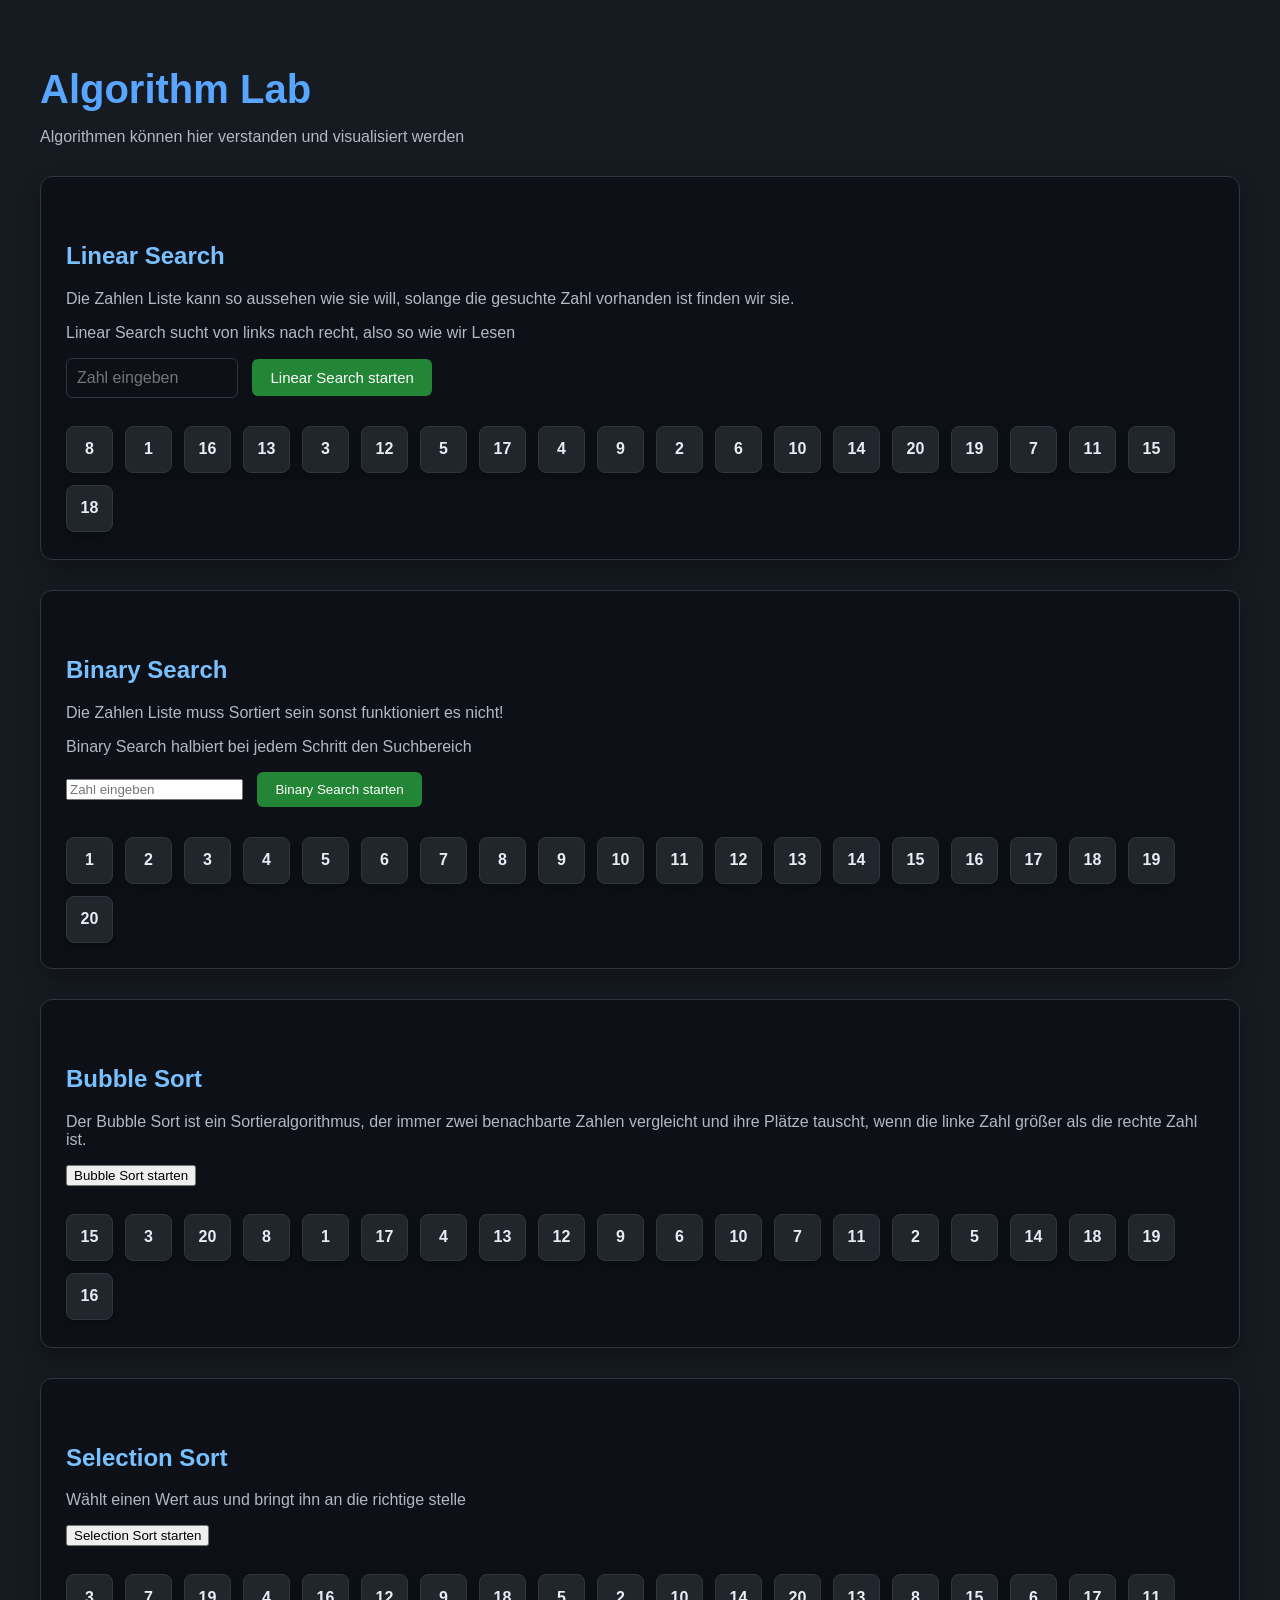
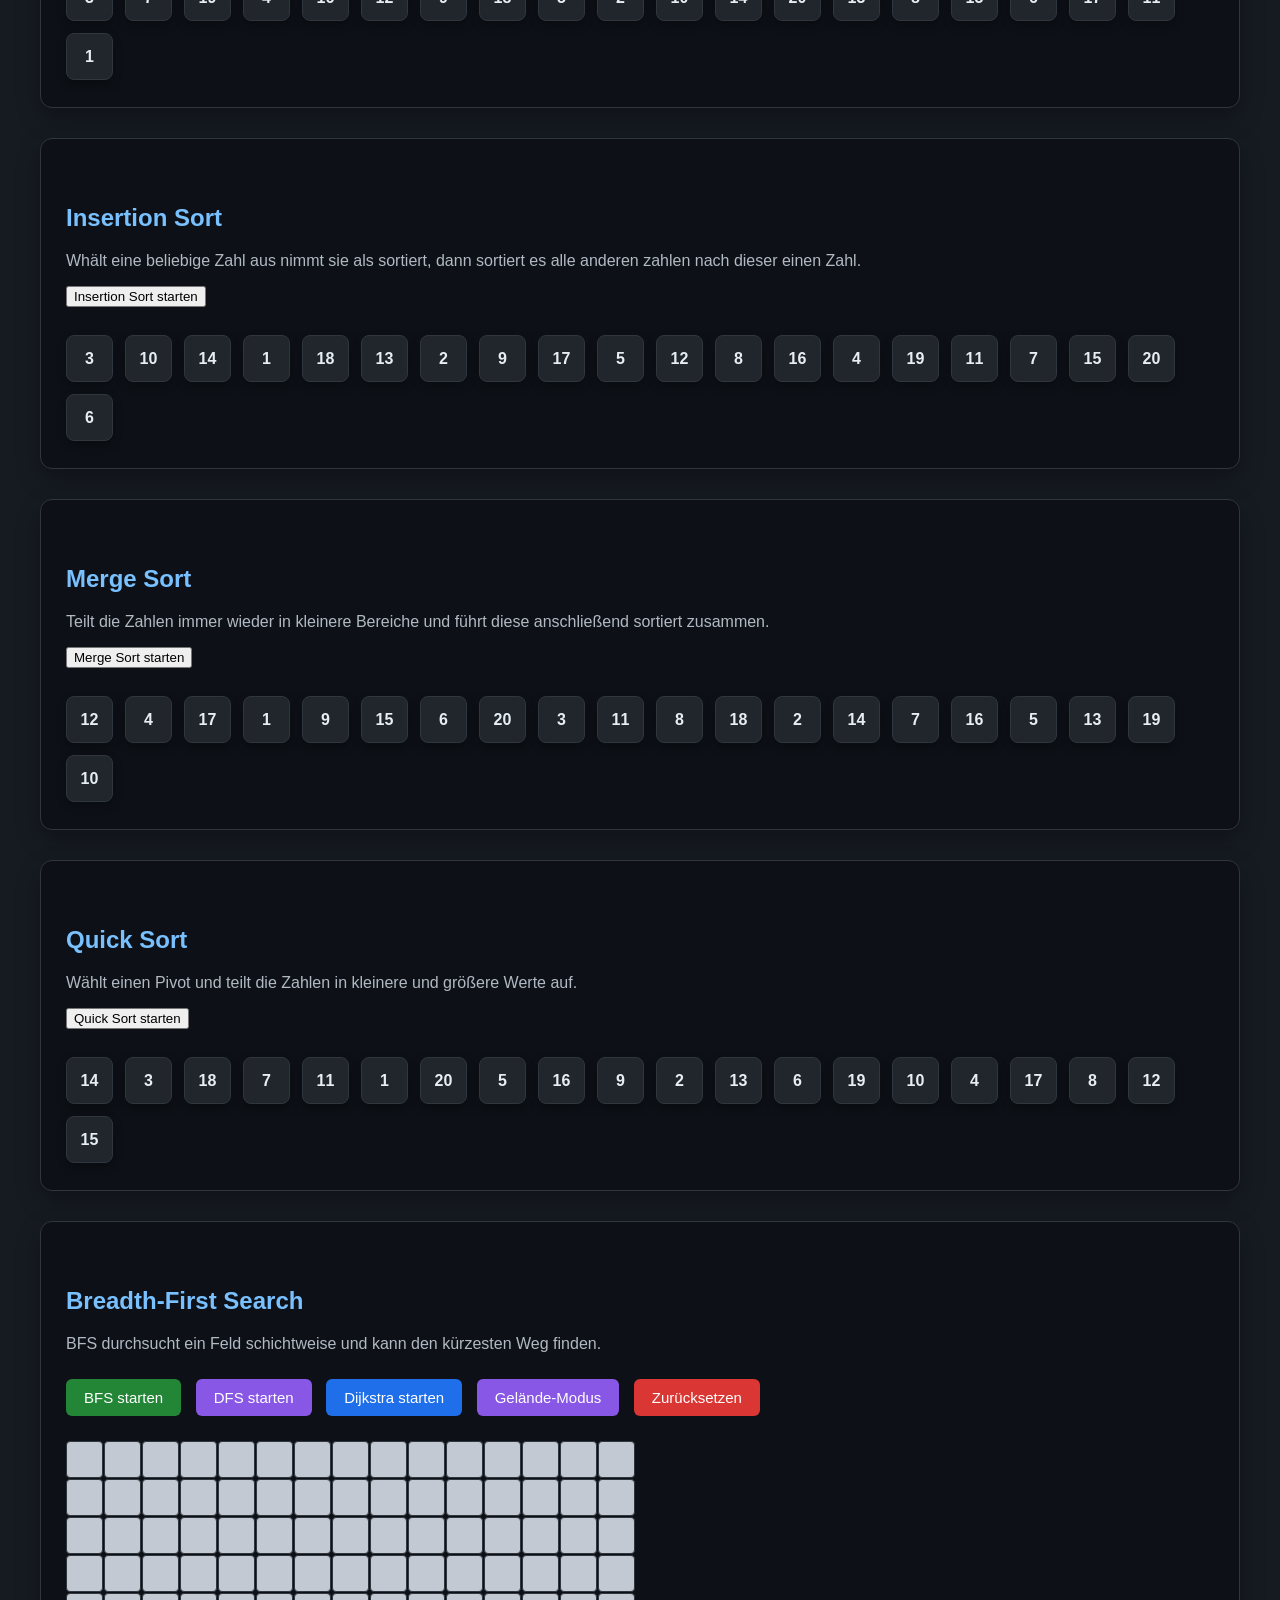
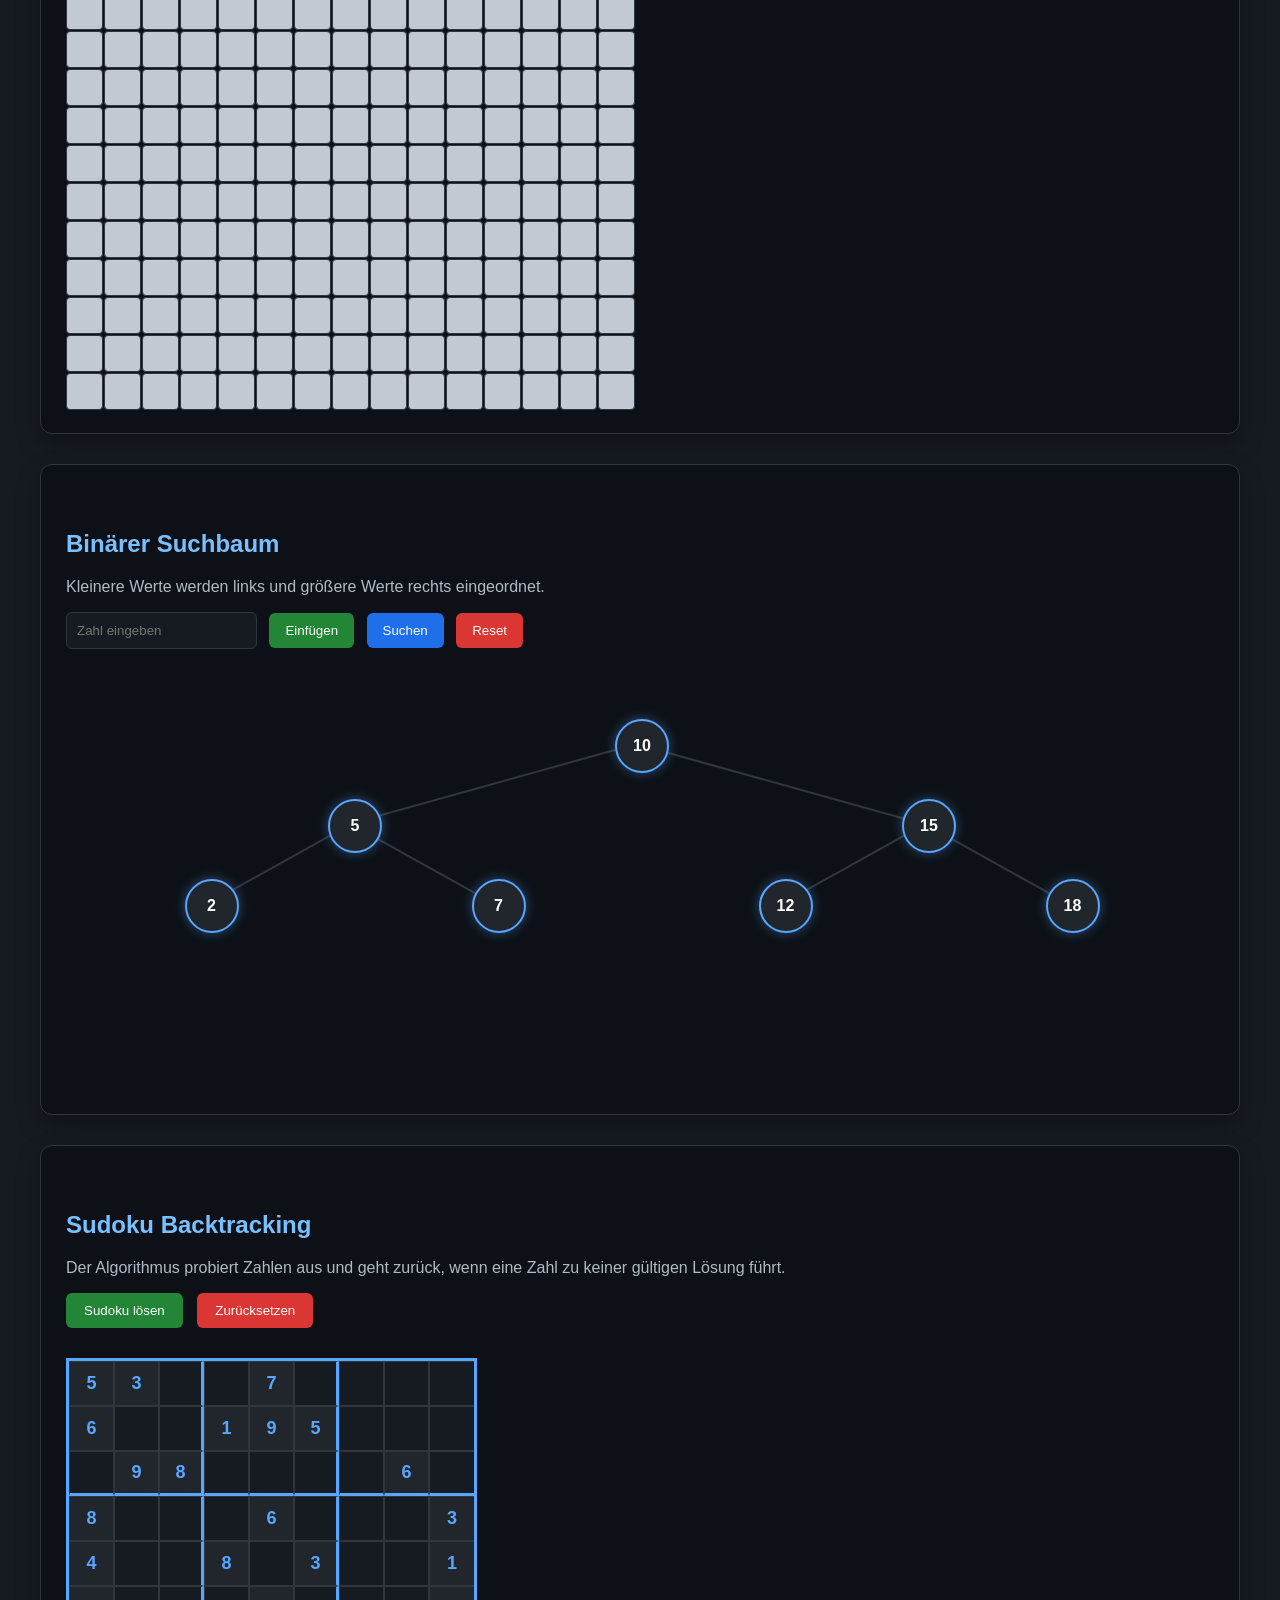
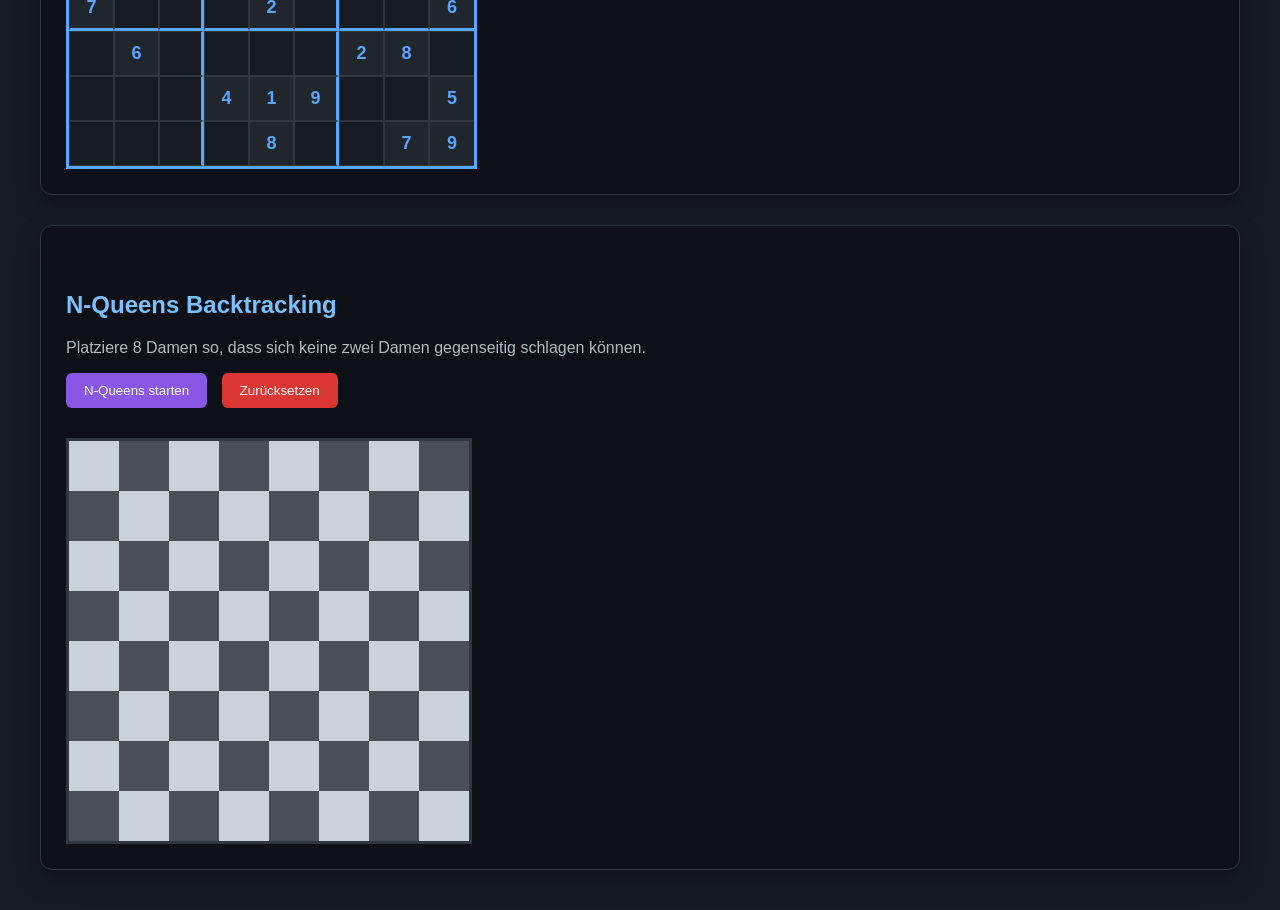
==== commit 269f4b7e: "Add files via upload" ====
--- a/index.html
+++ b/index.html
@@ -238,6 +238,76 @@
 
     <div id="bfs-grid"></div>
 </section>
+<section class="baum-algorithmus">
+
+    <h2>Binärer Suchbaum</h2>
+
+    <p>
+        Kleinere Werte werden links und größere Werte
+        rechts eingeordnet.
+    </p>
+
+    <input
+        type="number"
+        id="baum-zahl"
+        placeholder="Zahl eingeben"
+    >
+
+    <button id="baum-einfuegen">
+        Einfügen
+    </button>
+
+    <button id="baum-suchen">
+        Suchen
+    </button>
+
+    <button id="baum-reset">
+        Reset
+    </button>
+
+    <div id="baum-container"></div>
+
+</section>
+<section class="sudoku-algorithmus">
+
+    <h2>Sudoku Backtracking</h2>
+
+    <p>
+        Der Algorithmus probiert Zahlen aus und geht zurück,
+        wenn eine Zahl zu keiner gültigen Lösung führt.
+    </p>
+
+    <button id="sudoku-start">
+        Sudoku lösen
+    </button>
+
+    <button id="sudoku-reset">
+        Zurücksetzen
+    </button>
+
+    <div id="sudoku-grid"></div>
+
+</section>
+<section class="queens-algorithmus">
+
+    <h2>N-Queens Backtracking</h2>
+
+    <p>
+        Platziere 8 Damen so, dass sich keine zwei Damen
+        gegenseitig schlagen können.
+    </p>
+
+    <button id="queens-start">
+        N-Queens starten
+    </button>
+
+    <button id="queens-reset">
+        Zurücksetzen
+    </button>
+
+    <div id="queens-grid"></div>
+
+</section>
     <script src="script.js"></script>
     </body>
 </html>
--- a/style.css
+++ b/style.css
@@ -811,4 +811,320 @@
 
 .bfs-feld.gelaende.weg {
     background-color: #d29922;
+}
+.baum-algorithmus {
+    margin-top: 30px;
+    padding: 25px;
+
+    background-color: #0d1117;
+
+    border: 1px solid #30363d;
+    border-radius: 12px;
+
+    box-shadow: 0 10px 25px rgba(0, 0, 0, 0.3);
+}
+
+#baum-zahl {
+    padding: 10px;
+
+    background-color: #161b22;
+    color: white;
+
+    border: 1px solid #30363d;
+    border-radius: 6px;
+}
+
+#baum-einfuegen,
+#baum-suchen,
+#baum-reset {
+    padding: 10px 16px;
+    margin-left: 8px;
+
+    color: white;
+
+    border: none;
+    border-radius: 6px;
+
+    cursor: pointer;
+
+    transition: 0.2s;
+}
+
+#baum-einfuegen {
+    background-color: #238636;
+}
+
+#baum-suchen {
+    background-color: #1f6feb;
+}
+
+#baum-reset {
+    background-color: #da3633;
+}
+
+#baum-container {
+    margin-top: 40px;
+    min-height: 400px;
+
+    position: relative;
+}
+
+.baum-knoten {
+    width: 50px;
+    height: 50px;
+
+    display: flex;
+    justify-content: center;
+    align-items: center;
+
+    background-color: #21262d;
+    color: white;
+
+    border: 2px solid #58a6ff;
+    border-radius: 50%;
+
+    font-weight: bold;
+
+    box-shadow:
+        0 0 12px rgba(88, 166, 255, 0.4);
+
+    transition: 0.3s;
+
+    position: absolute;
+    z-index: 2;
+}
+
+.baum-knoten.pruefen {
+    background-color: #d29922;
+
+    transform: scale(1.15);
+
+    box-shadow:
+        0 0 18px rgba(210, 153, 34, 0.8);
+}
+
+.baum-knoten.gefunden {
+    background-color: #238636;
+
+    transform: scale(1.2);
+
+    box-shadow:
+        0 0 20px rgba(46, 200, 80, 0.8);
+}
+.sudoku-algorithmus {
+    margin-top: 30px;
+    padding: 25px;
+
+    background-color: #0d1117;
+
+    border: 1px solid #30363d;
+    border-radius: 12px;
+
+    box-shadow: 0 10px 25px rgba(0, 0, 0, 0.3);
+}
+
+
+/* =========================
+   BUTTONS
+========================= */
+
+#sudoku-start,
+#sudoku-reset {
+    padding: 10px 18px;
+    margin-right: 10px;
+
+    color: white;
+
+    border: none;
+    border-radius: 6px;
+
+    cursor: pointer;
+    transition: 0.2s;
+}
+
+#sudoku-start {
+    background-color: #238636;
+}
+
+#sudoku-reset {
+    background-color: #da3633;
+}
+
+#sudoku-start:hover,
+#sudoku-reset:hover {
+    transform: translateY(-2px);
+}
+
+
+/* =========================
+   SUDOKU
+========================= */
+
+#sudoku-grid {
+    display: grid;
+
+    grid-template-columns:
+        repeat(9, 45px);
+
+    grid-template-rows:
+        repeat(9, 45px);
+
+    width: max-content;
+
+    margin-top: 30px;
+
+    border: 3px solid #58a6ff;
+}
+
+
+/* =========================
+   FELDER
+========================= */
+
+.sudoku-feld {
+    width: 45px;
+    height: 45px;
+
+    box-sizing: border-box;
+
+    display: flex;
+    align-items: center;
+    justify-content: center;
+
+    background-color: #161b22;
+    color: white;
+
+    border: 1px solid #30363d;
+
+    font-size: 18px;
+    font-weight: bold;
+
+    transition: 0.2s;
+}
+.sudoku-feld:nth-child(3n) {
+    border-right: 3px solid #58a6ff;
+}
+
+.sudoku-feld:nth-child(9n) {
+    border-right: none;
+}
+
+.sudoku-feld:nth-child(n+19):nth-child(-n+27),
+.sudoku-feld:nth-child(n+46):nth-child(-n+54) {
+    border-bottom: 3px solid #58a6ff;
+}
+.sudoku-feld.vorgegeben {
+    background-color: #21262d;
+    color: #58a6ff;
+}
+.sudoku-feld.testen {
+    background-color: #d29922;
+
+    transform: scale(1.08);
+
+    box-shadow:
+        0 0 15px rgba(210, 153, 34, 0.7);
+}
+.sudoku-feld.gueltig {
+    background-color: #238636;
+
+    box-shadow:
+        0 0 12px rgba(46, 200, 80, 0.6);
+}
+.sudoku-feld.backtracking {
+    background-color: #da3633;
+
+    transform: scale(0.9);
+
+    box-shadow:
+        0 0 15px rgba(248, 81, 73, 0.7);
+}
+.queens-algorithmus {
+    margin-top: 30px;
+    padding: 25px;
+
+    background-color: #0d1117;
+
+    border: 1px solid #30363d;
+    border-radius: 12px;
+
+    box-shadow: 0 10px 25px rgba(0, 0, 0, 0.3);
+}
+
+#queens-start,
+#queens-reset {
+    padding: 10px 18px;
+    margin-right: 10px;
+
+    color: white;
+
+    border: none;
+    border-radius: 6px;
+
+    cursor: pointer;
+    transition: 0.2s;
+}
+
+#queens-start {
+    background-color: #8957e5;
+}
+
+#queens-reset {
+    background-color: #da3633;
+}
+
+#queens-grid {
+    display: grid;
+
+    grid-template-columns: repeat(8, 50px);
+    grid-template-rows: repeat(8, 50px);
+
+    width: max-content;
+
+    margin-top: 30px;
+
+    border: 3px solid #30363d;
+}
+
+.queens-feld {
+    width: 50px;
+    height: 50px;
+
+    display: flex;
+    justify-content: center;
+    align-items: center;
+
+    font-size: 32px;
+
+    transition: 0.2s;
+}
+
+.queens-feld.hell {
+    background-color: #c9d1d9;
+}
+
+.queens-feld.dunkel {
+    background-color: #484f58;
+}
+
+.queens-feld.testen {
+    background-color: #d29922;
+}
+
+.queens-feld.backtracking {
+    background-color: #da3633;
+}
+
+.queens-feld.dame {
+    color: #ffffff;
+
+    text-shadow:
+        0 0 10px #8957e5,
+        0 0 20px #8957e5;
+
+    transform: scale(1.12);
+}
+
+.queens-feld.geloest {
+    background-color: #238636;
 }
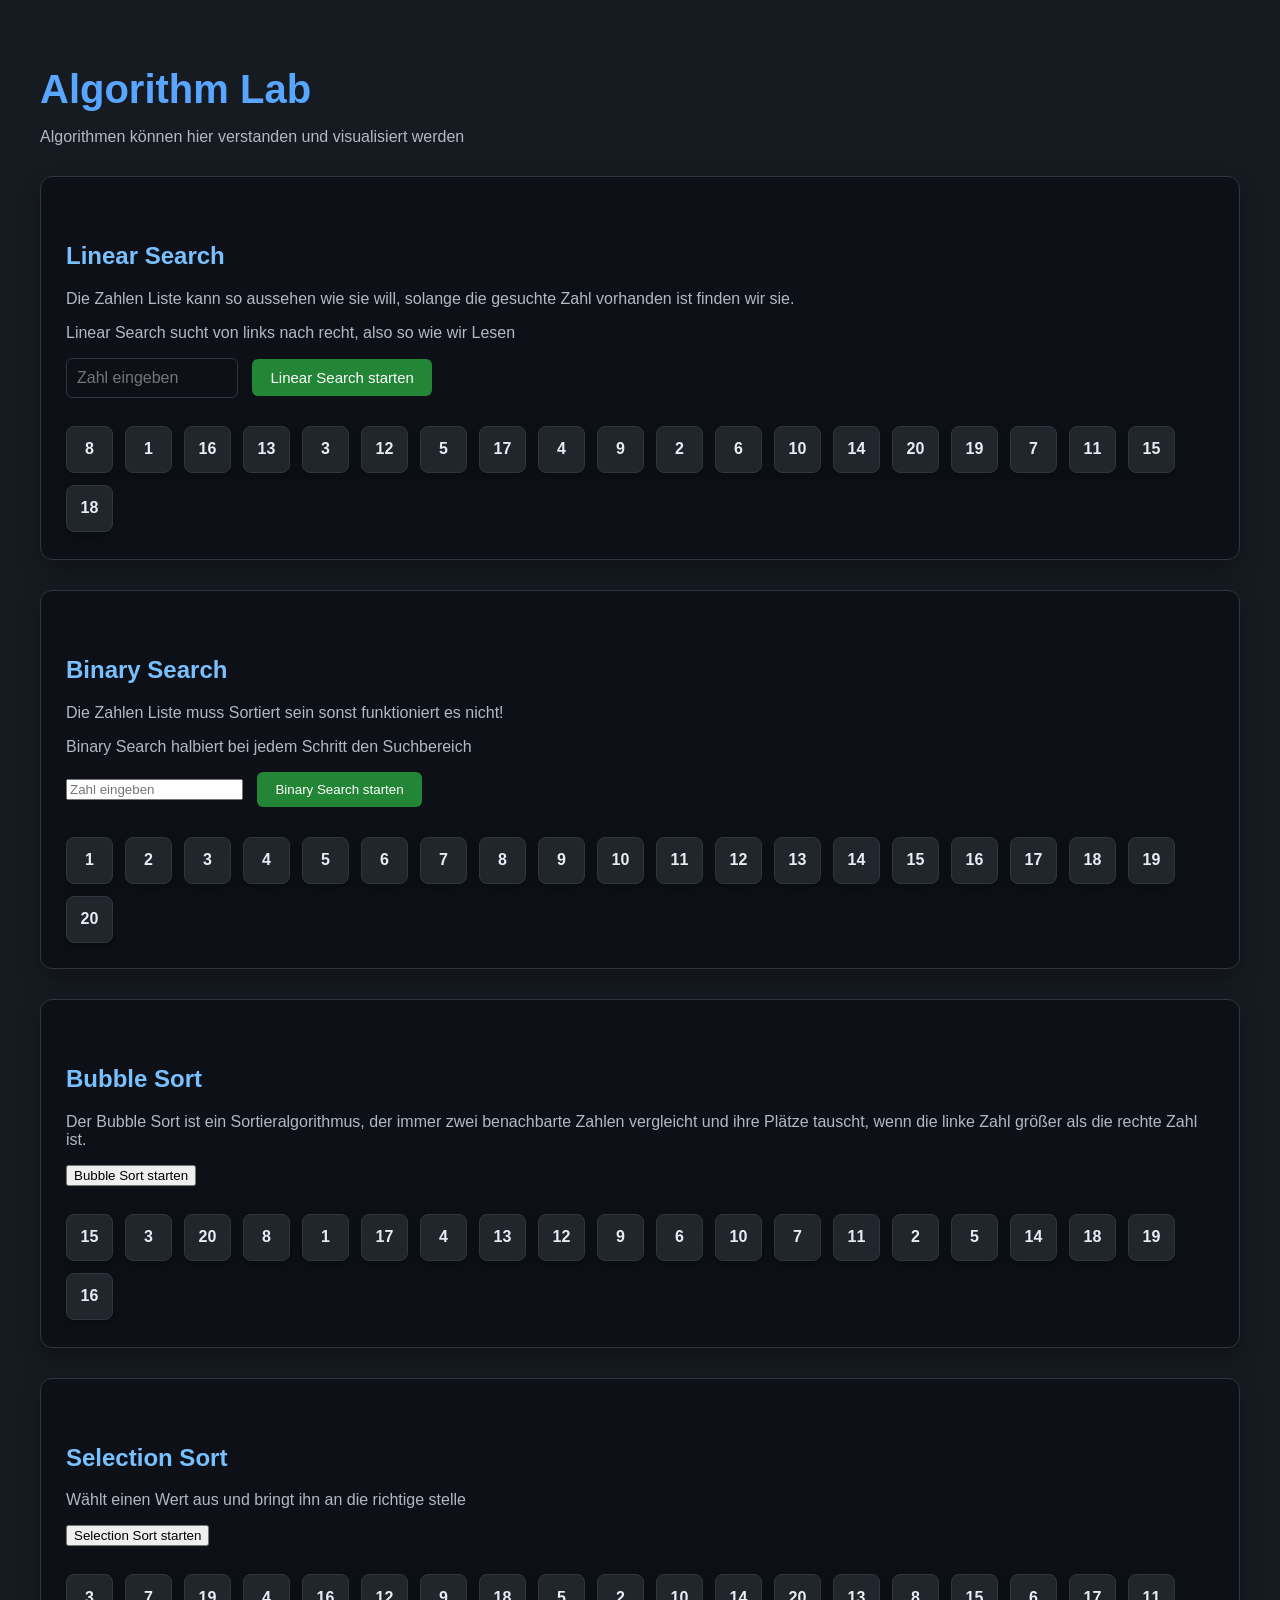
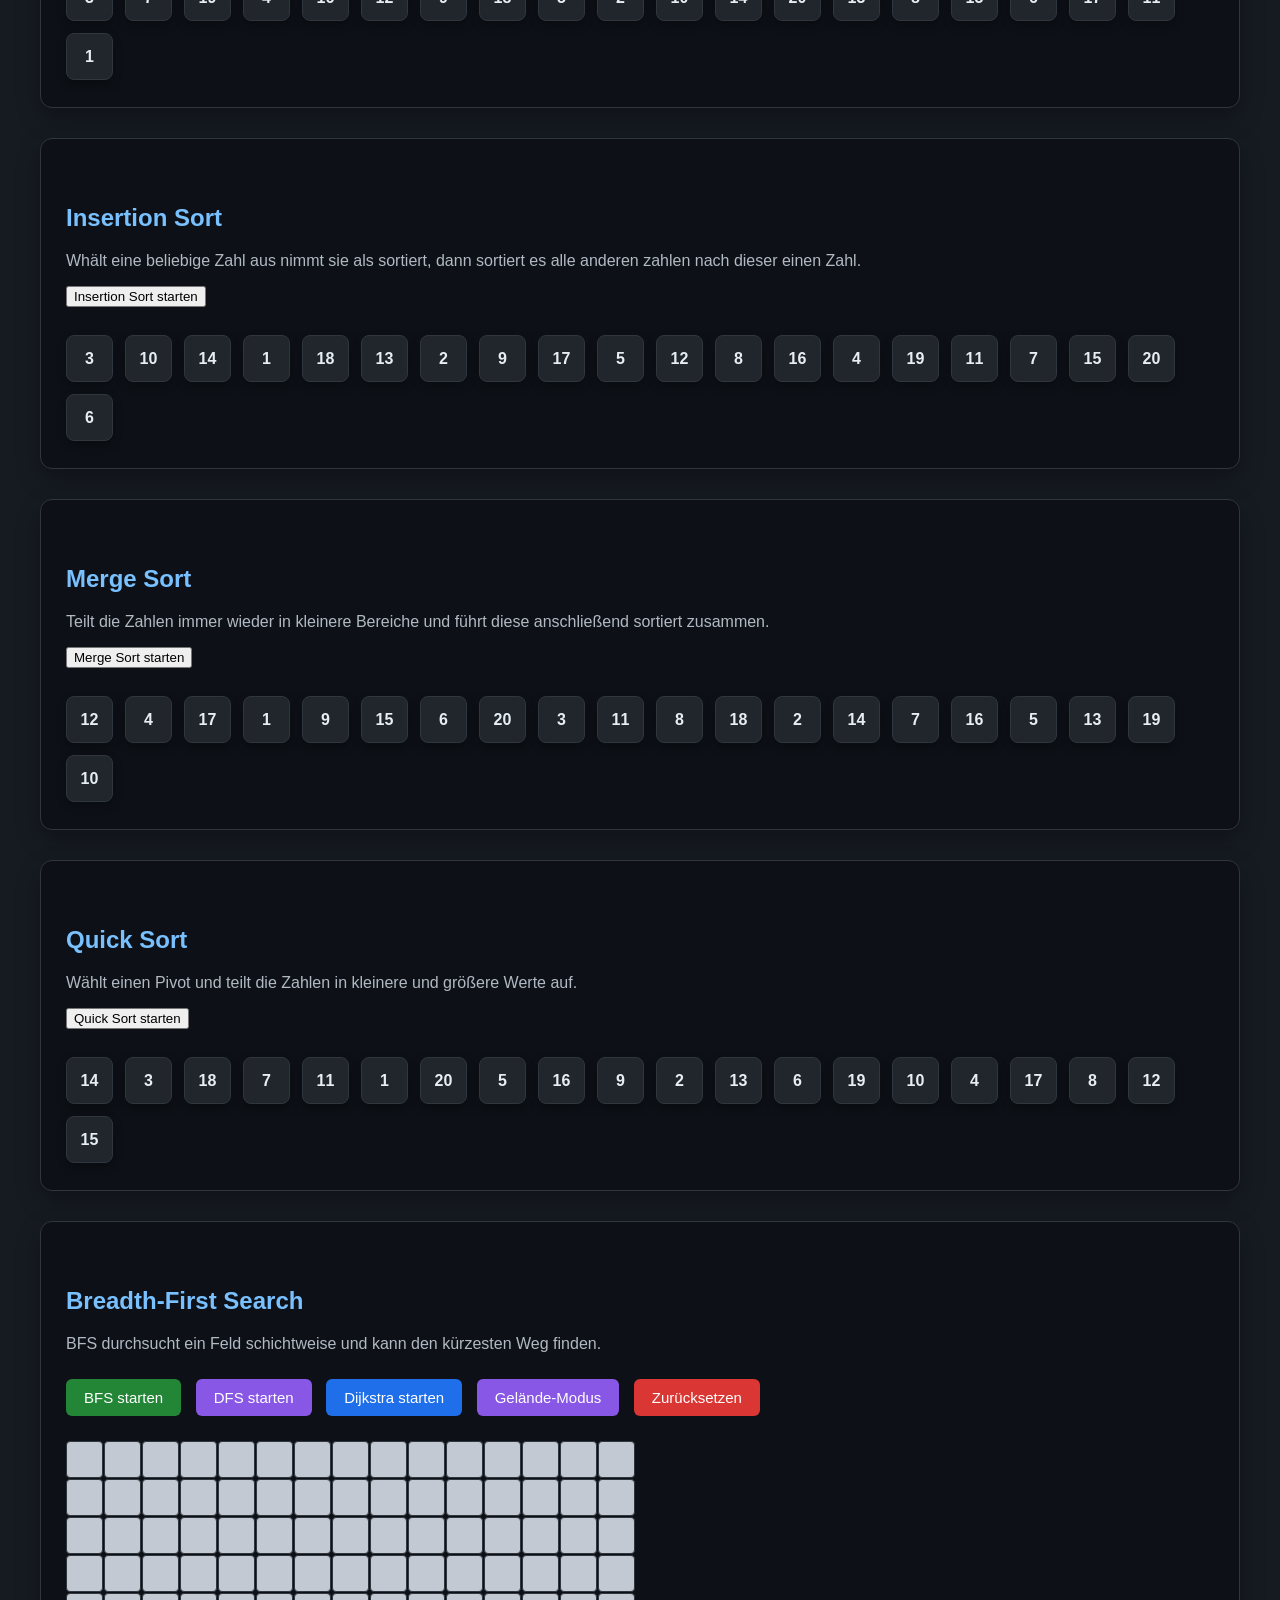
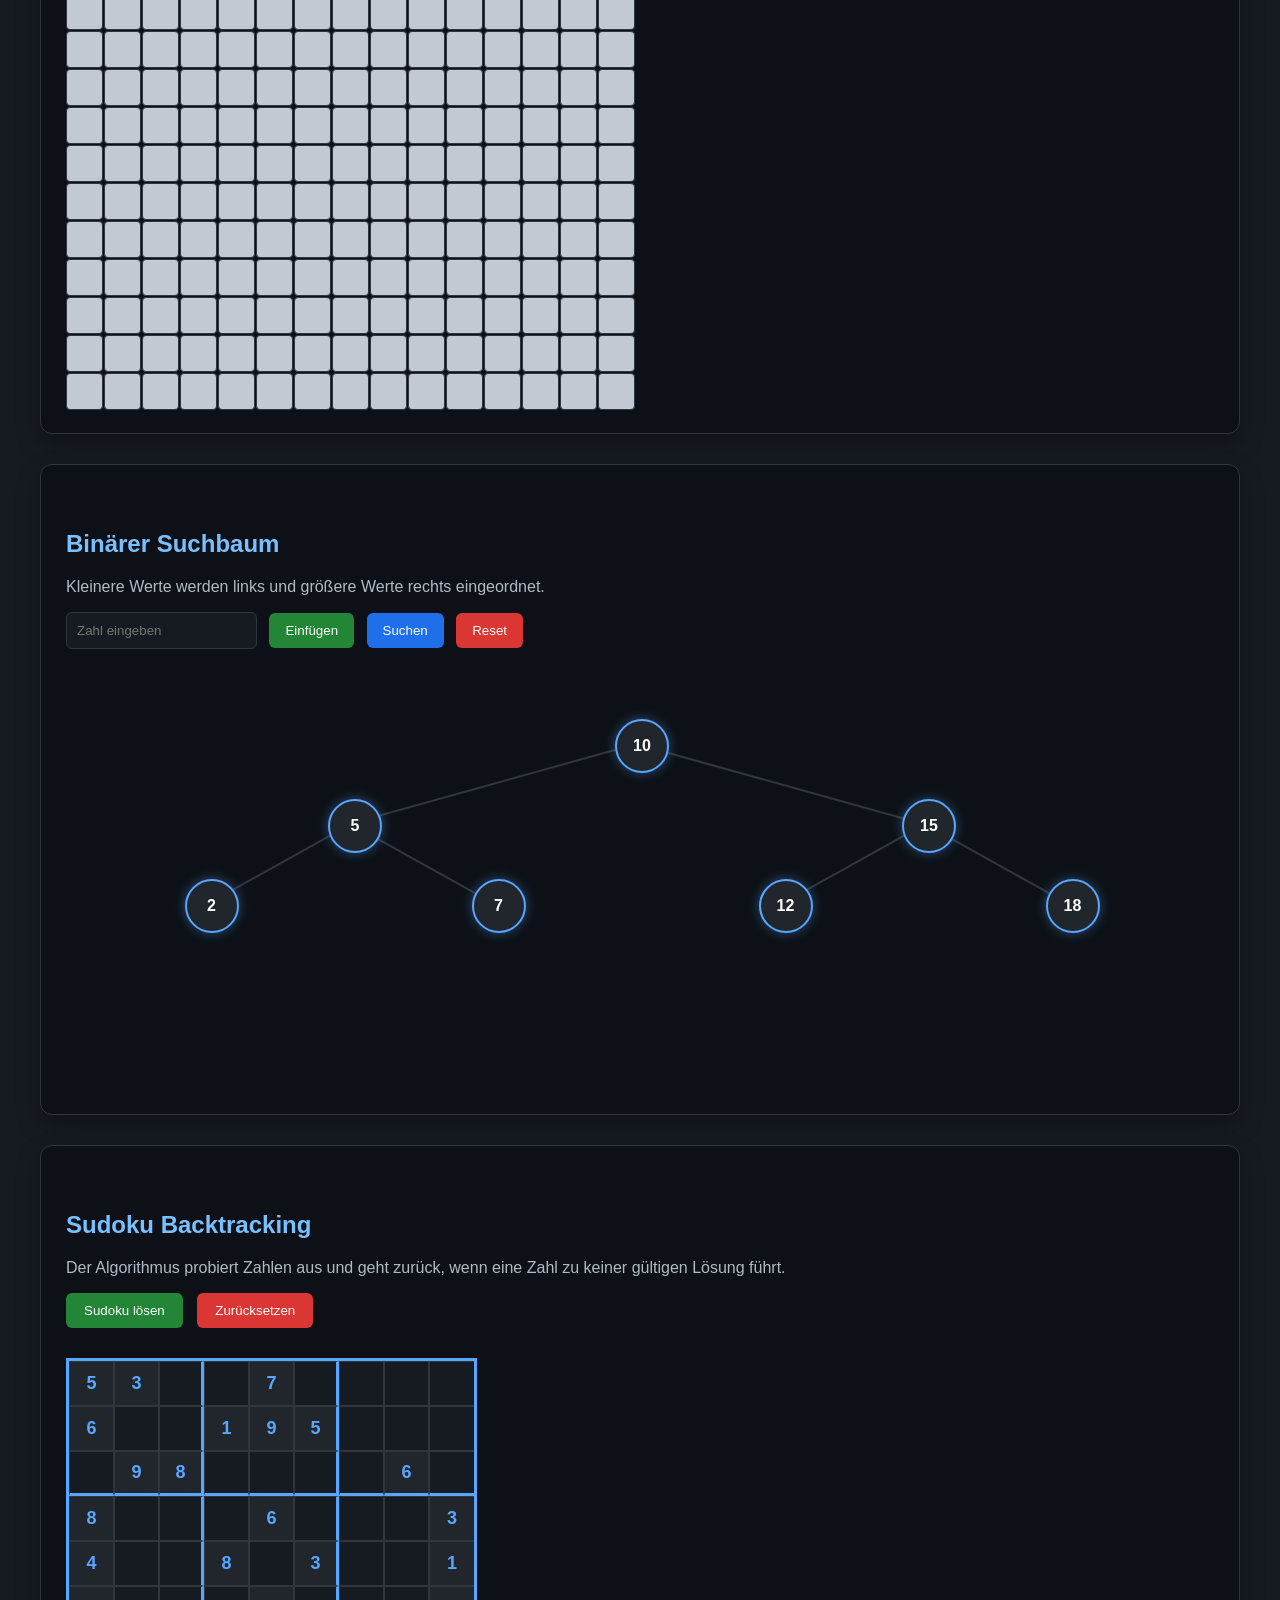
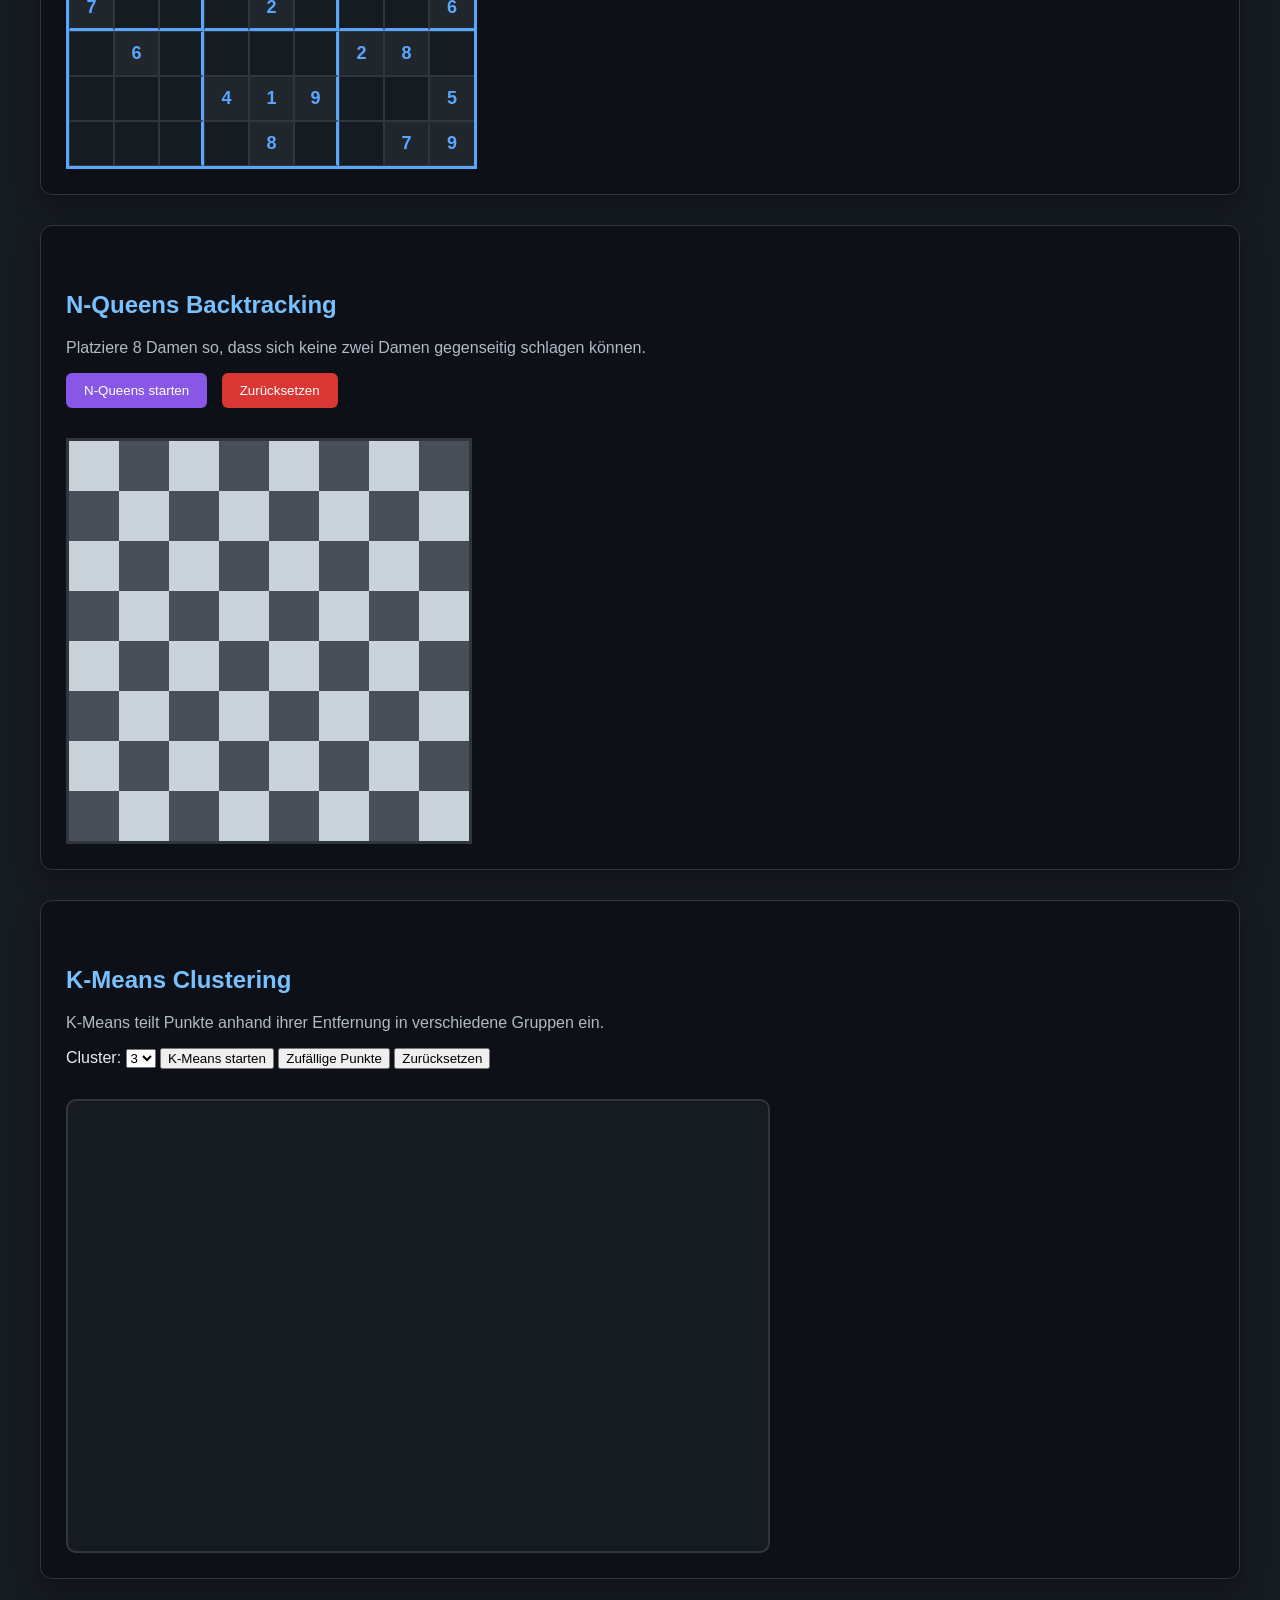
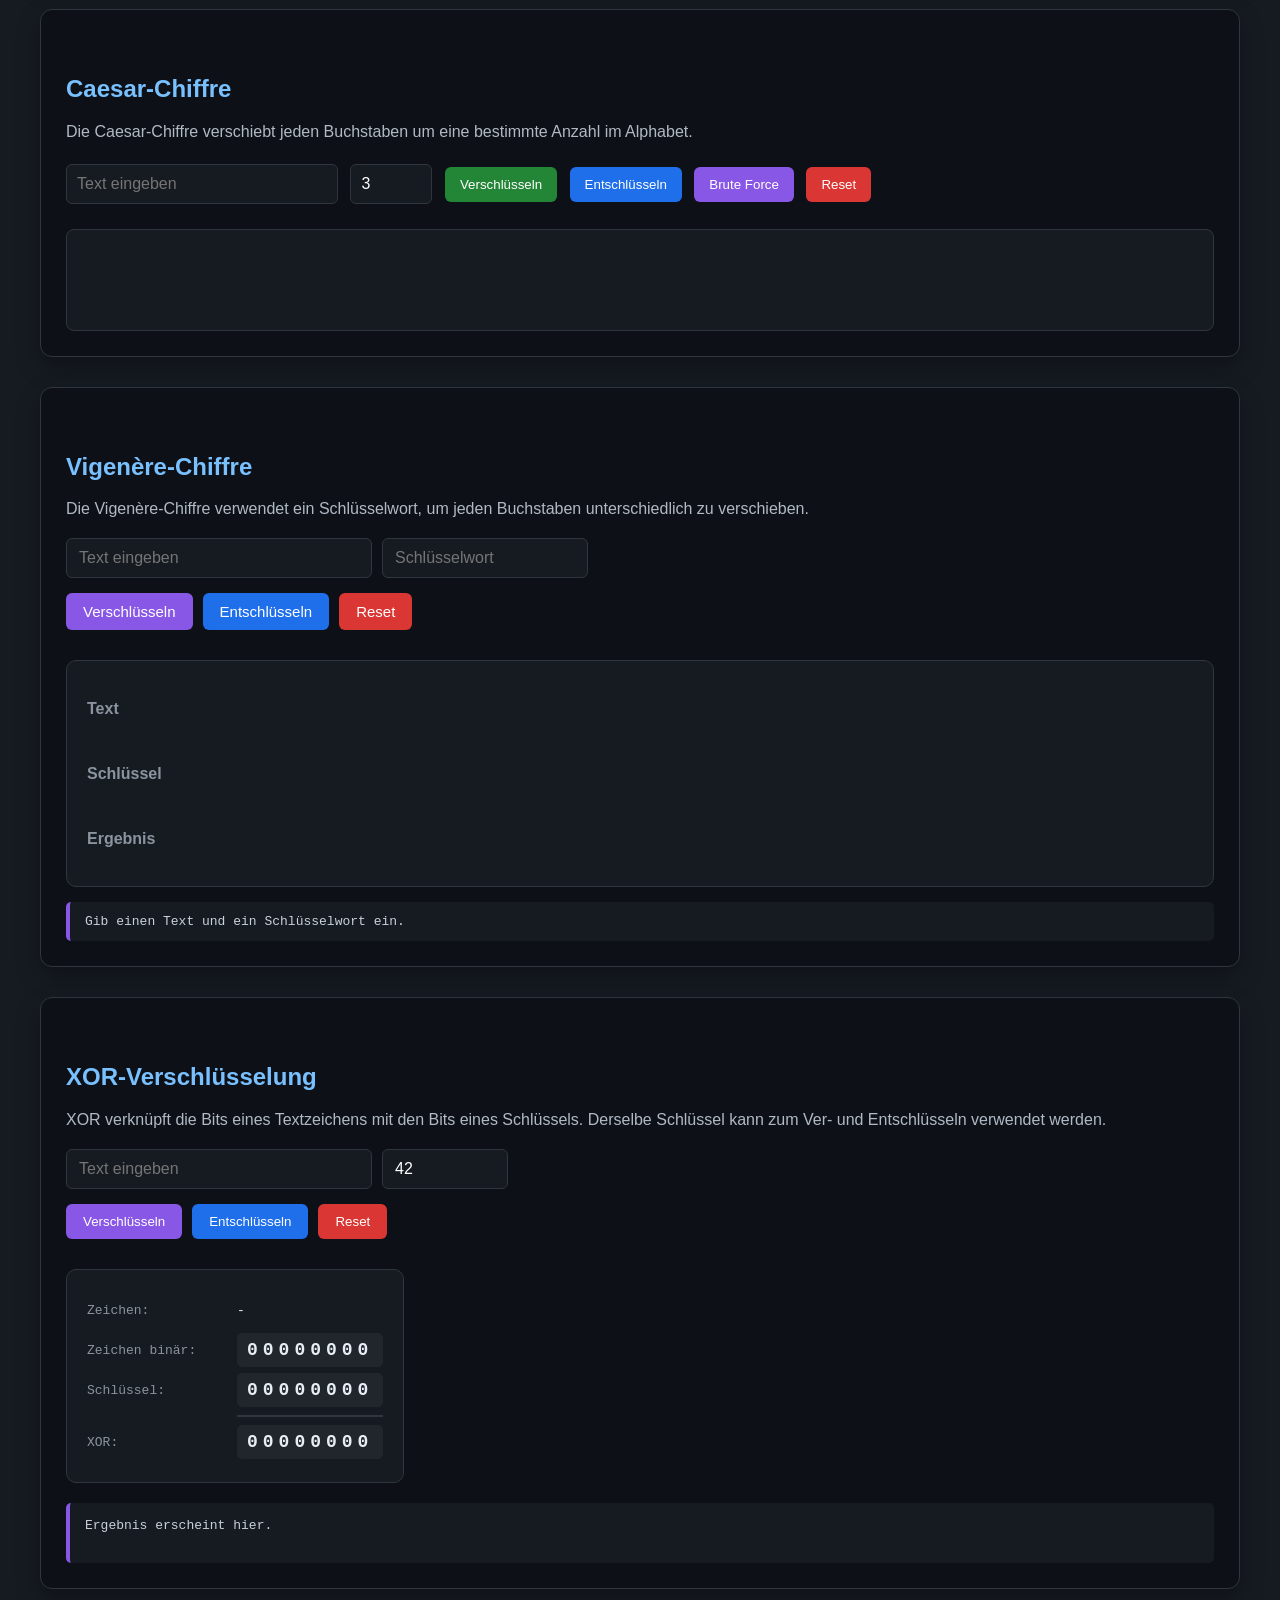
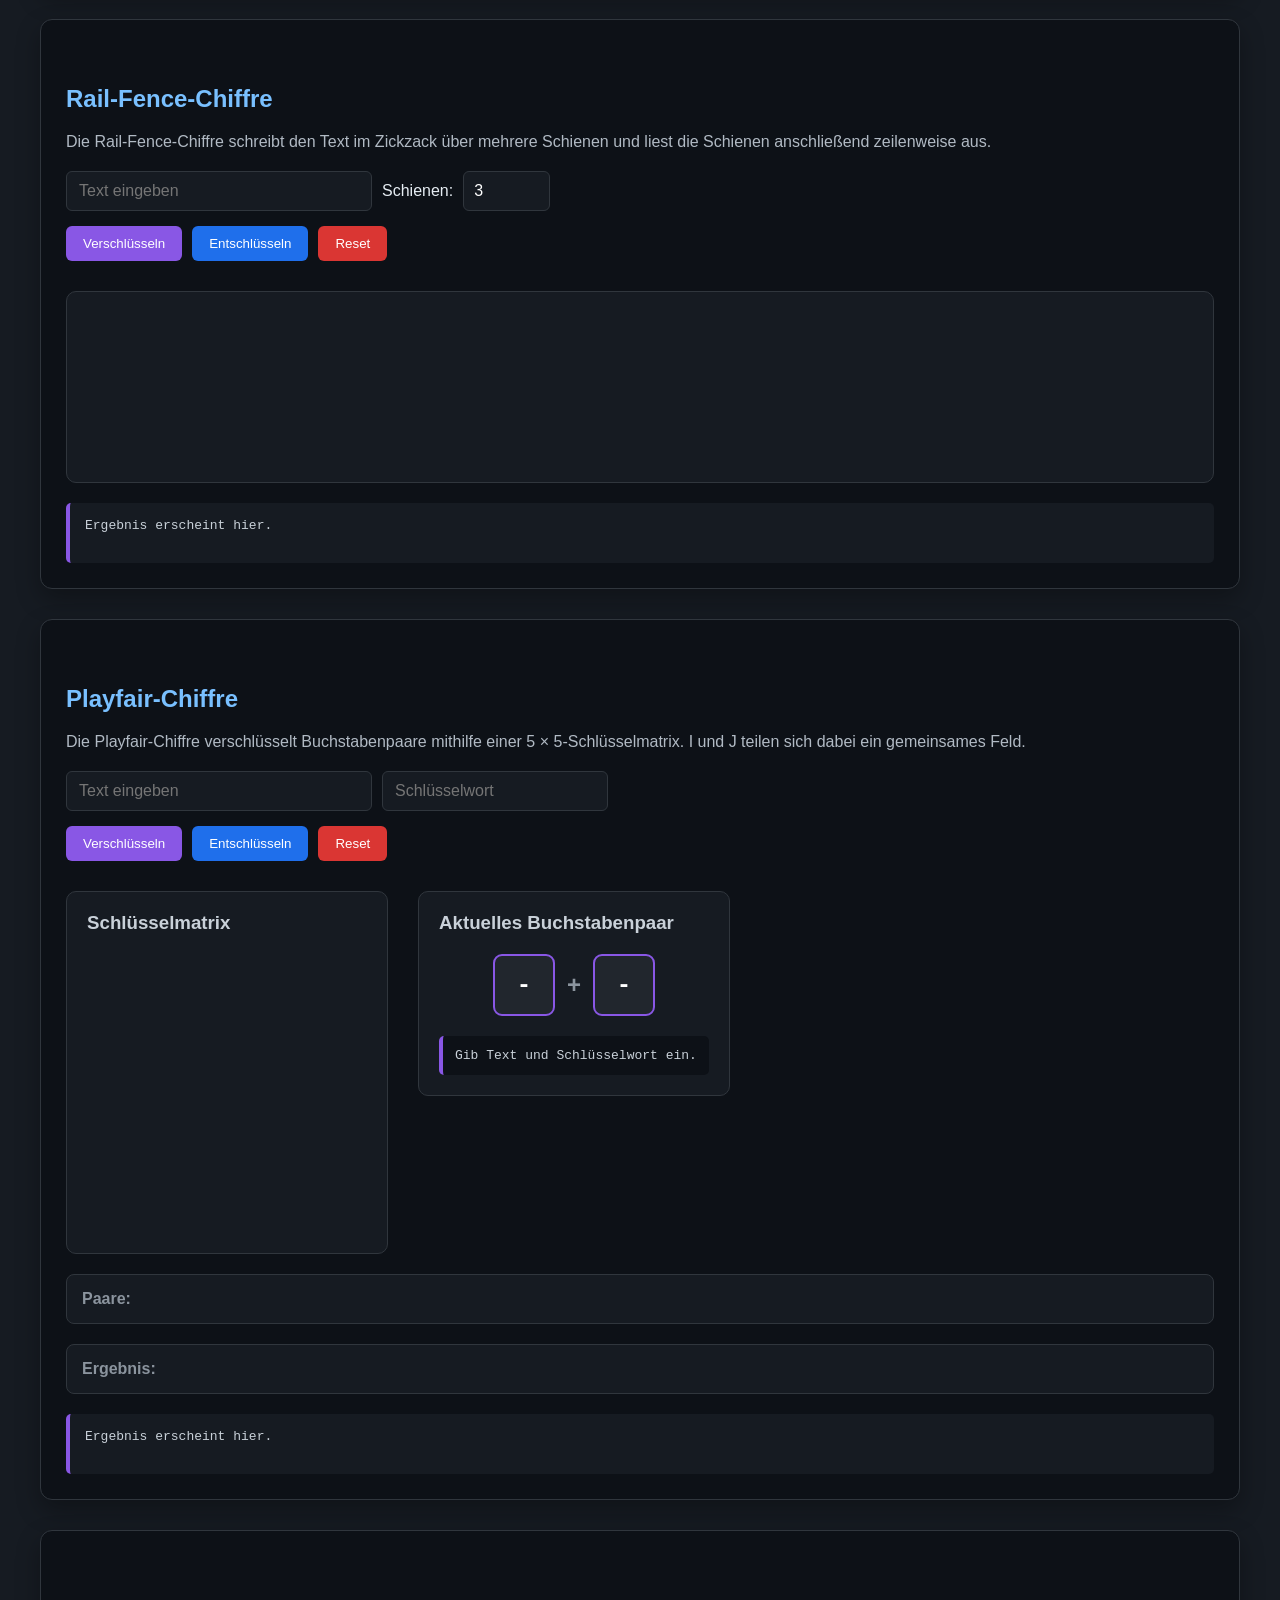
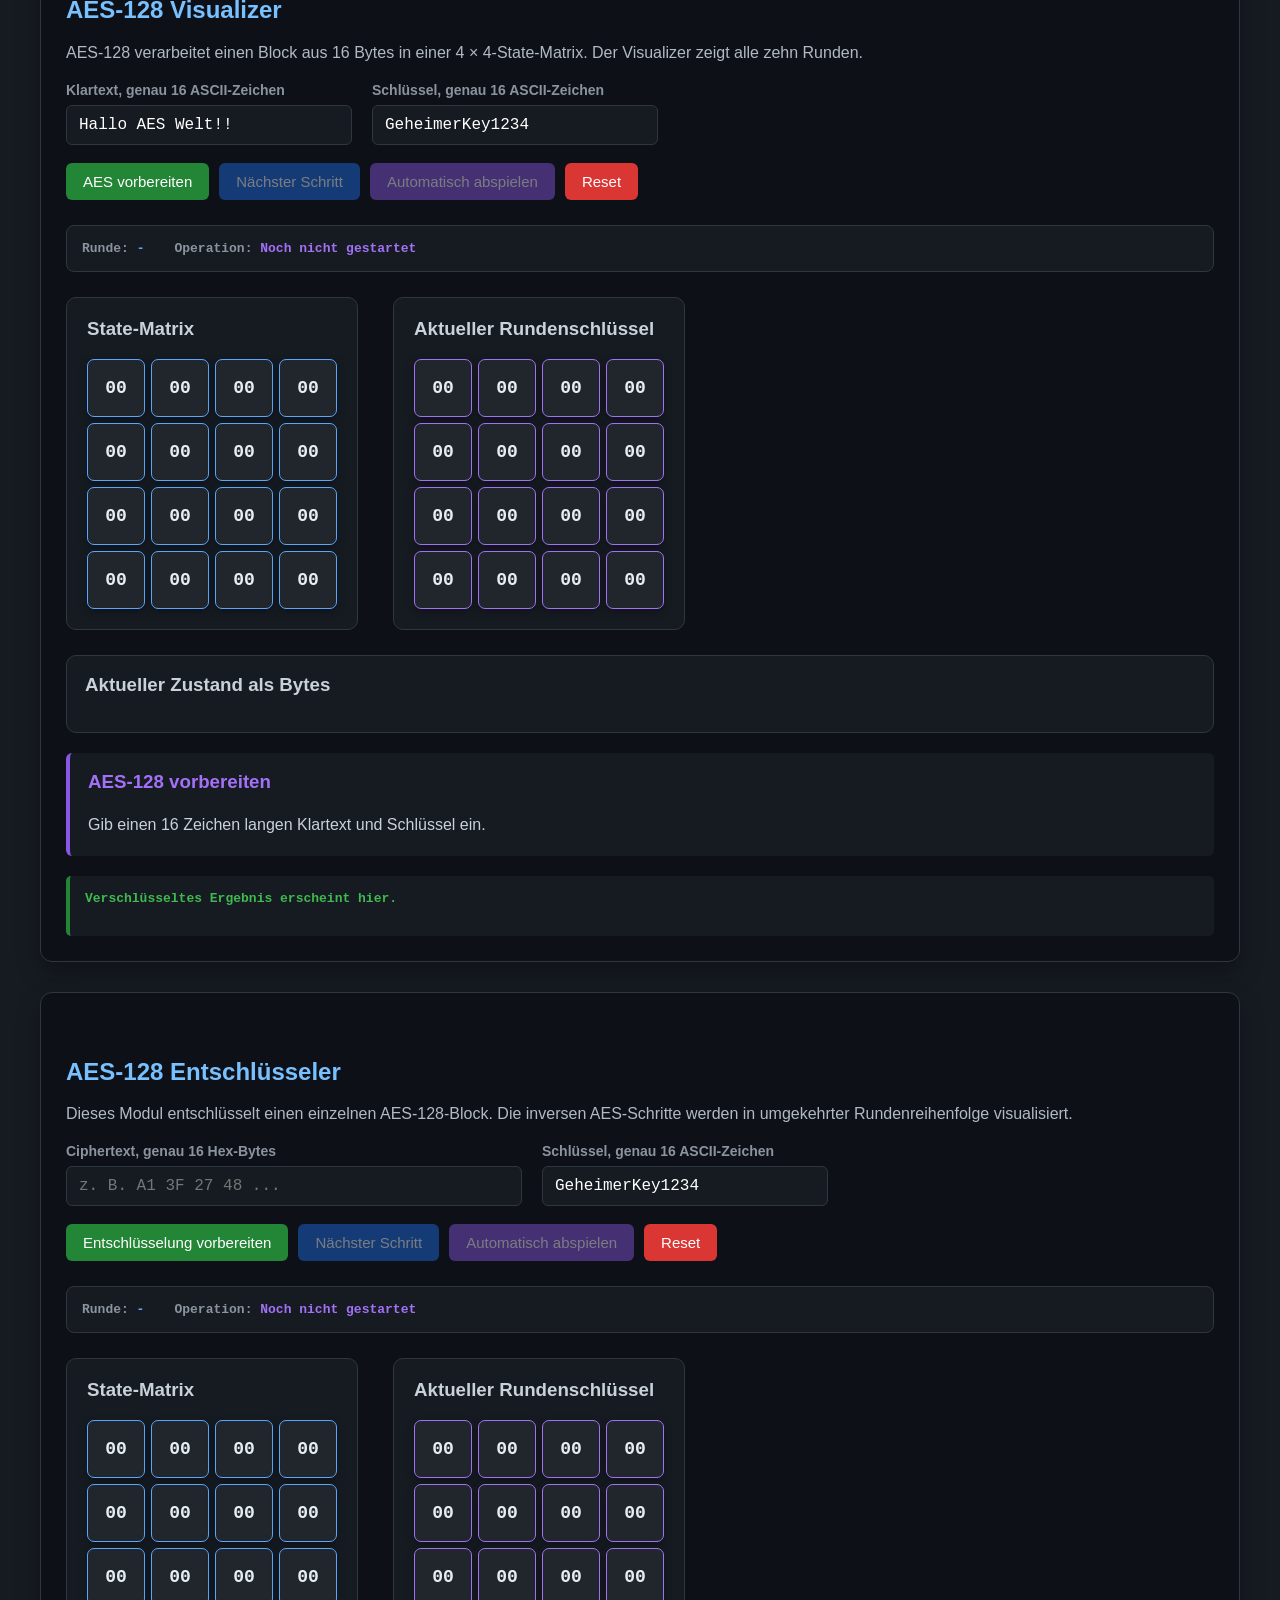
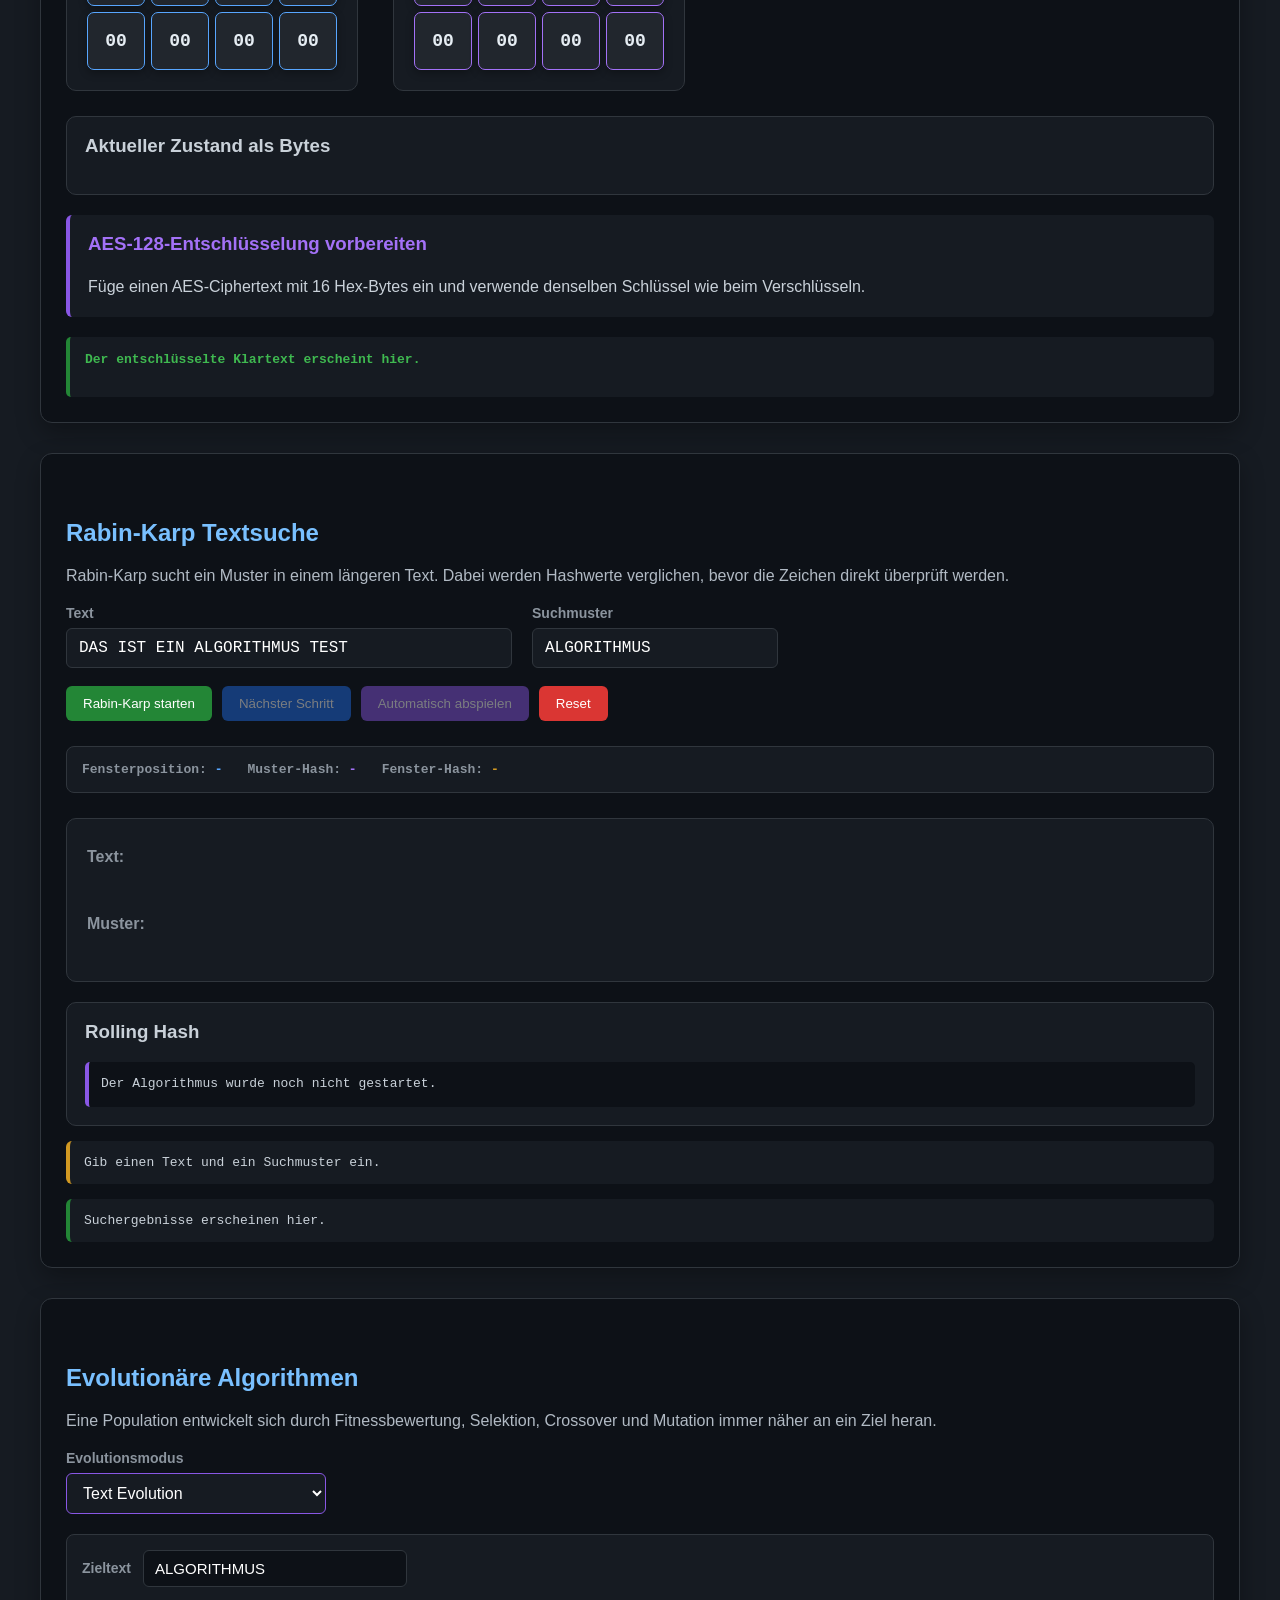
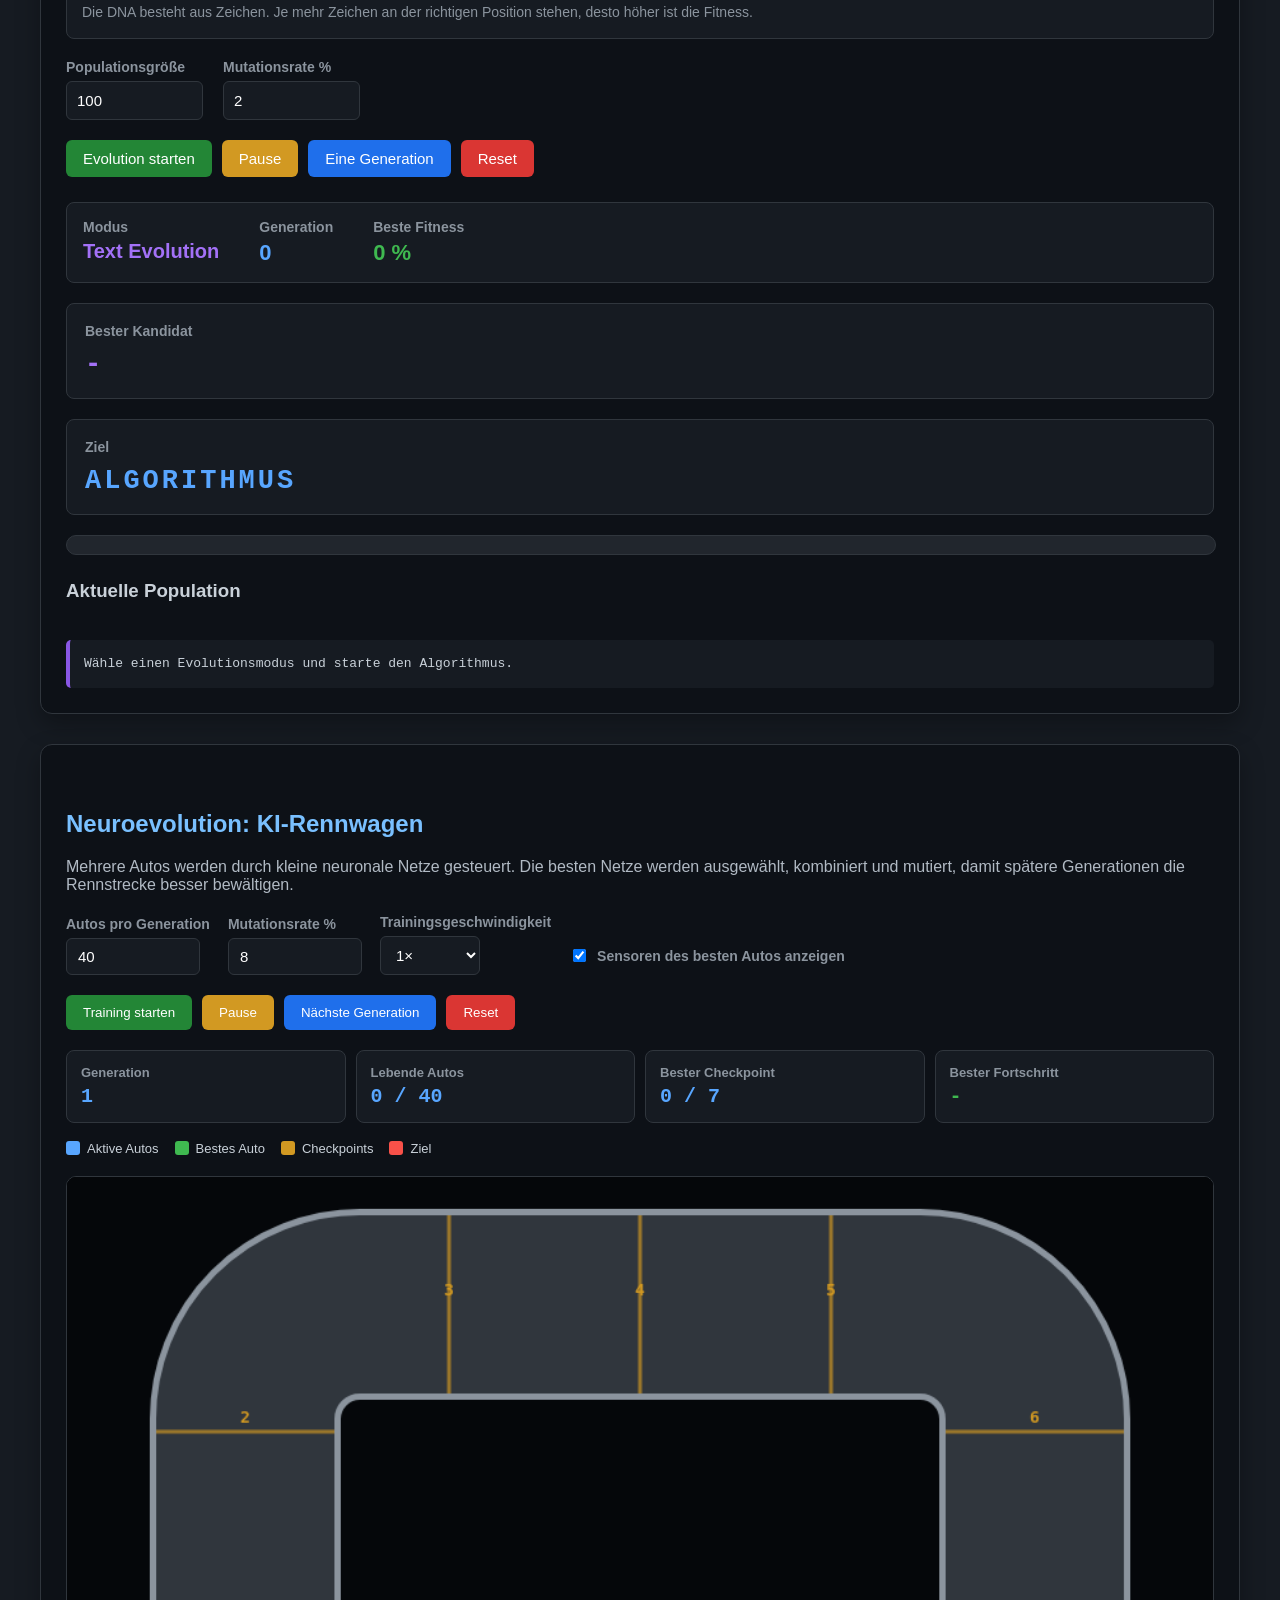
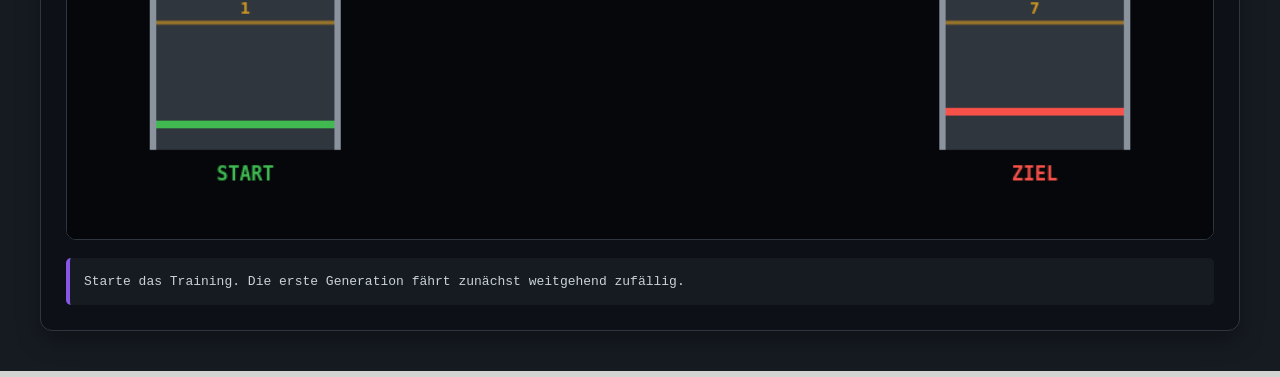
==== commit e9c7024f: "Add files via upload" ====
--- a/index.html
+++ b/index.html
@@ -308,6 +308,1309 @@
     <div id="queens-grid"></div>
 
 </section>
+<section class="kmeans-algorithmus">
+
+    <h2>K-Means Clustering</h2>
+
+    <p>
+        K-Means teilt Punkte anhand ihrer Entfernung
+        in verschiedene Gruppen ein.
+    </p>
+
+    <label for="kmeans-k">Cluster:</label>
+
+    <select id="kmeans-k">
+        <option value="2">2</option>
+        <option value="3" selected>3</option>
+        <option value="4">4</option>
+        <option value="5">5</option>
+    </select>
+
+    <button id="kmeans-start">
+        K-Means starten
+    </button>
+
+    <button id="kmeans-zufall">
+        Zufällige Punkte
+    </button>
+
+    <button id="kmeans-reset">
+        Zurücksetzen
+    </button>
+
+    <div id="kmeans-flaeche"></div>
+
+</section>
+<section class="caesar-algorithmus">
+
+    <h2>Caesar-Chiffre</h2>
+
+    <p>
+        Die Caesar-Chiffre verschiebt jeden Buchstaben
+        um eine bestimmte Anzahl im Alphabet.
+    </p>
+
+    <input
+        type="text"
+        id="caesar-text"
+        placeholder="Text eingeben"
+    >
+
+    <input
+        type="number"
+        id="caesar-shift"
+        min="1"
+        max="25"
+        value="3"
+    >
+
+    <button id="caesar-verschluesseln">
+        Verschlüsseln
+    </button>
+
+    <button id="caesar-entschluesseln">
+        Entschlüsseln
+    </button>
+
+    <button id="caesar-bruteforce">
+        Brute Force
+    </button>
+
+    <button id="caesar-reset">
+        Reset
+    </button>
+
+    <div id="caesar-ausgabe"></div>
+
+</section>
+<section class="vigenere-algorithmus">
+
+    <h2>Vigenère-Chiffre</h2>
+
+    <p>
+        Die Vigenère-Chiffre verwendet ein Schlüsselwort,
+        um jeden Buchstaben unterschiedlich zu verschieben.
+    </p>
+
+    <div class="vigenere-eingaben">
+
+        <input
+            type="text"
+            id="vigenere-text"
+            placeholder="Text eingeben"
+        >
+
+        <input
+            type="text"
+            id="vigenere-key"
+            placeholder="Schlüsselwort"
+        >
+
+    </div>
+
+    <div class="vigenere-buttons">
+
+        <button id="vigenere-verschluesseln">
+            Verschlüsseln
+        </button>
+
+        <button id="vigenere-entschluesseln">
+            Entschlüsseln
+        </button>
+
+        <button id="vigenere-reset">
+            Reset
+        </button>
+
+    </div>
+
+
+    <div id="vigenere-visualisierung">
+
+        <div class="vigenere-zeile">
+            <span class="vigenere-label">Text</span>
+            <div id="vigenere-text-zeile"></div>
+        </div>
+
+        <div class="vigenere-zeile">
+            <span class="vigenere-label">Schlüssel</span>
+            <div id="vigenere-key-zeile"></div>
+        </div>
+
+        <div class="vigenere-zeile">
+            <span class="vigenere-label">Ergebnis</span>
+            <div id="vigenere-ergebnis-zeile"></div>
+        </div>
+
+    </div>
+
+
+    <div id="vigenere-info">
+        Gib einen Text und ein Schlüsselwort ein.
+    </div>
+
+</section>
+<section class="xor-algorithmus">
+
+    <h2>XOR-Verschlüsselung</h2>
+
+    <p>
+        XOR verknüpft die Bits eines Textzeichens mit den Bits
+        eines Schlüssels. Derselbe Schlüssel kann zum Ver- und
+        Entschlüsseln verwendet werden.
+    </p>
+
+    <div class="xor-eingaben">
+
+        <input
+            type="text"
+            id="xor-text"
+            placeholder="Text eingeben"
+        >
+
+        <input
+            type="number"
+            id="xor-key"
+            min="0"
+            max="255"
+            value="42"
+            placeholder="Key"
+        >
+
+    </div>
+
+    <div class="xor-buttons">
+
+        <button id="xor-verschluesseln">
+            Verschlüsseln
+        </button>
+
+        <button id="xor-entschluesseln">
+            Entschlüsseln
+        </button>
+
+        <button id="xor-reset">
+            Reset
+        </button>
+
+    </div>
+
+    <div id="xor-visualisierung">
+
+        <div class="xor-zeile">
+            <span class="xor-label">Zeichen:</span>
+            <span id="xor-zeichen">-</span>
+        </div>
+
+        <div class="xor-zeile">
+            <span class="xor-label">Zeichen binär:</span>
+            <span id="xor-text-binaer">00000000</span>
+        </div>
+
+        <div class="xor-zeile">
+            <span class="xor-label">Schlüssel:</span>
+            <span id="xor-key-binaer">00000000</span>
+        </div>
+
+        <div class="xor-trennlinie"></div>
+
+        <div class="xor-zeile xor-ergebnis">
+            <span class="xor-label">XOR:</span>
+            <span id="xor-ergebnis-binaer">00000000</span>
+        </div>
+
+    </div>
+
+    <div id="xor-ausgabe">
+        Ergebnis erscheint hier.
+    </div>
+
+</section>
+<section class="rail-algorithmus">
+
+    <h2>Rail-Fence-Chiffre</h2>
+
+    <p>
+        Die Rail-Fence-Chiffre schreibt den Text im Zickzack
+        über mehrere Schienen und liest die Schienen anschließend
+        zeilenweise aus.
+    </p>
+
+    <div class="rail-eingaben">
+
+        <input
+            type="text"
+            id="rail-text"
+            placeholder="Text eingeben"
+        >
+
+        <label for="rail-anzahl">Schienen:</label>
+
+        <input
+            type="number"
+            id="rail-anzahl"
+            min="2"
+            max="6"
+            value="3"
+        >
+
+    </div>
+
+    <div class="rail-buttons">
+
+        <button id="rail-verschluesseln">
+            Verschlüsseln
+        </button>
+
+        <button id="rail-entschluesseln">
+            Entschlüsseln
+        </button>
+
+        <button id="rail-reset">
+            Reset
+        </button>
+
+    </div>
+
+    <div id="rail-visualisierung"></div>
+
+    <div id="rail-ausgabe">
+        Ergebnis erscheint hier.
+    </div>
+
+</section>
+<section class="playfair-algorithmus">
+
+    <h2>Playfair-Chiffre</h2>
+
+    <p>
+        Die Playfair-Chiffre verschlüsselt Buchstabenpaare
+        mithilfe einer 5 × 5-Schlüsselmatrix. I und J teilen
+        sich dabei ein gemeinsames Feld.
+    </p>
+
+    <div class="playfair-eingaben">
+
+        <input
+            type="text"
+            id="playfair-text"
+            placeholder="Text eingeben"
+        >
+
+        <input
+            type="text"
+            id="playfair-key"
+            placeholder="Schlüsselwort"
+        >
+
+    </div>
+
+    <div class="playfair-buttons">
+
+        <button id="playfair-verschluesseln">
+            Verschlüsseln
+        </button>
+
+        <button id="playfair-entschluesseln">
+            Entschlüsseln
+        </button>
+
+        <button id="playfair-reset">
+            Reset
+        </button>
+
+    </div>
+
+    <div class="playfair-arbeitsbereich">
+
+        <div class="playfair-matrix-bereich">
+
+            <h3>Schlüsselmatrix</h3>
+
+            <div id="playfair-matrix"></div>
+
+        </div>
+
+        <div class="playfair-paar-bereich">
+
+            <h3>Aktuelles Buchstabenpaar</h3>
+
+            <div id="playfair-aktuelles-paar">
+
+                <span
+                    id="playfair-paar-a"
+                    class="playfair-paar-buchstabe"
+                >
+                    -
+                </span>
+
+                <span class="playfair-paar-trenner">
+                    +
+                </span>
+
+                <span
+                    id="playfair-paar-b"
+                    class="playfair-paar-buchstabe"
+                >
+                    -
+                </span>
+
+            </div>
+
+            <div id="playfair-regel">
+                Gib Text und Schlüsselwort ein.
+            </div>
+
+        </div>
+
+    </div>
+
+    <div class="playfair-zeile">
+
+        <span class="playfair-label">
+            Paare:
+        </span>
+
+        <div id="playfair-paare"></div>
+
+    </div>
+
+    <div class="playfair-zeile">
+
+        <span class="playfair-label">
+            Ergebnis:
+        </span>
+
+        <div id="playfair-ergebnis"></div>
+
+    </div>
+
+    <div id="playfair-ausgabe">
+        Ergebnis erscheint hier.
+    </div>
+
+</section>
+<section class="aes-algorithmus">
+
+    <h2>AES-128 Visualizer</h2>
+
+    <p>
+        AES-128 verarbeitet einen Block aus 16 Bytes in einer
+        4 × 4-State-Matrix. Der Visualizer zeigt alle zehn Runden.
+    </p>
+
+    <div class="aes-eingaben">
+
+        <div class="aes-eingabe-gruppe">
+            <label for="aes-text">
+                Klartext, genau 16 ASCII-Zeichen
+            </label>
+
+            <input
+                type="text"
+                id="aes-text"
+                maxlength="16"
+                value="Hallo AES Welt!!"
+            >
+        </div>
+
+        <div class="aes-eingabe-gruppe">
+            <label for="aes-key">
+                Schlüssel, genau 16 ASCII-Zeichen
+            </label>
+
+            <input
+                type="text"
+                id="aes-key"
+                maxlength="16"
+                value="GeheimerKey1234"
+            >
+        </div>
+
+    </div>
+
+    <div class="aes-buttons">
+
+        <button id="aes-vorbereiten">
+            AES vorbereiten
+        </button>
+
+        <button id="aes-naechster-schritt">
+            Nächster Schritt
+        </button>
+
+        <button id="aes-automatisch">
+            Automatisch abspielen
+        </button>
+
+        <button id="aes-reset">
+            Reset
+        </button>
+
+    </div>
+
+    <div class="aes-status-bereich">
+
+        <div>
+            <span class="aes-status-label">Runde:</span>
+            <span id="aes-runde">-</span>
+        </div>
+
+        <div>
+            <span class="aes-status-label">Operation:</span>
+            <span id="aes-operation">Noch nicht gestartet</span>
+        </div>
+
+    </div>
+
+    <div class="aes-arbeitsbereich">
+
+        <div class="aes-matrix-bereich">
+
+            <h3>State-Matrix</h3>
+
+            <div id="aes-state-matrix"></div>
+
+        </div>
+
+        <div class="aes-matrix-bereich">
+
+            <h3>Aktueller Rundenschlüssel</h3>
+
+            <div id="aes-key-matrix"></div>
+
+        </div>
+
+    </div>
+
+    <div class="aes-byte-information">
+
+        <h3>Aktueller Zustand als Bytes</h3>
+
+        <div id="aes-byte-zeile"></div>
+
+    </div>
+
+    <div class="aes-erklaerung">
+
+        <h3 id="aes-schritt-titel">
+            AES-128 vorbereiten
+        </h3>
+
+        <p id="aes-schritt-text">
+            Gib einen 16 Zeichen langen Klartext und Schlüssel ein.
+        </p>
+
+    </div>
+
+    <div id="aes-ausgabe">
+        Verschlüsseltes Ergebnis erscheint hier.
+    </div>
+
+</section>
+<section class="aes-decrypt-algorithmus">
+
+    <h2>AES-128 Entschlüsseler</h2>
+
+    <p>
+        Dieses Modul entschlüsselt einen einzelnen AES-128-Block.
+        Die inversen AES-Schritte werden in umgekehrter
+        Rundenreihenfolge visualisiert.
+    </p>
+
+    <div class="aes-decrypt-eingaben">
+
+        <div class="aes-decrypt-eingabe-gruppe">
+
+            <label for="aes-decrypt-ciphertext">
+                Ciphertext, genau 16 Hex-Bytes
+            </label>
+
+            <input
+                type="text"
+                id="aes-decrypt-ciphertext"
+                placeholder="z. B. A1 3F 27 48 ..."
+            >
+
+        </div>
+
+        <div class="aes-decrypt-eingabe-gruppe">
+
+            <label for="aes-decrypt-key">
+                Schlüssel, genau 16 ASCII-Zeichen
+            </label>
+
+            <input
+                type="text"
+                id="aes-decrypt-key"
+                maxlength="16"
+                value="GeheimerKey1234"
+            >
+
+        </div>
+
+    </div>
+
+    <div class="aes-decrypt-buttons">
+
+        <button id="aes-decrypt-vorbereiten">
+            Entschlüsselung vorbereiten
+        </button>
+
+        <button id="aes-decrypt-naechster-schritt">
+            Nächster Schritt
+        </button>
+
+        <button id="aes-decrypt-auto">
+            Automatisch abspielen
+        </button>
+
+        <button id="aes-decrypt-reset">
+            Reset
+        </button>
+
+    </div>
+
+    <div class="aes-decrypt-status">
+
+        <div>
+            <span class="aes-decrypt-status-label">
+                Runde:
+            </span>
+
+            <span id="aes-decrypt-runde">
+                -
+            </span>
+        </div>
+
+        <div>
+            <span class="aes-decrypt-status-label">
+                Operation:
+            </span>
+
+            <span id="aes-decrypt-operation">
+                Noch nicht gestartet
+            </span>
+        </div>
+
+    </div>
+
+    <div class="aes-decrypt-arbeitsbereich">
+
+        <div class="aes-decrypt-matrix-bereich">
+
+            <h3>State-Matrix</h3>
+
+            <div id="aes-decrypt-state-matrix"></div>
+
+        </div>
+
+        <div class="aes-decrypt-matrix-bereich">
+
+            <h3>Aktueller Rundenschlüssel</h3>
+
+            <div id="aes-decrypt-key-matrix"></div>
+
+        </div>
+
+    </div>
+
+    <div class="aes-decrypt-byte-bereich">
+
+        <h3>Aktueller Zustand als Bytes</h3>
+
+        <div id="aes-decrypt-byte-zeile"></div>
+
+    </div>
+
+    <div class="aes-decrypt-erklaerung">
+
+        <h3 id="aes-decrypt-schritt-titel">
+            AES-128-Entschlüsselung vorbereiten
+        </h3>
+
+        <p id="aes-decrypt-schritt-text">
+            Füge einen AES-Ciphertext mit 16 Hex-Bytes ein
+            und verwende denselben Schlüssel wie beim Verschlüsseln.
+        </p>
+
+    </div>
+
+    <div id="aes-decrypt-ausgabe">
+        Der entschlüsselte Klartext erscheint hier.
+    </div>
+
+</section>
+<section class="rabin-karp-algorithmus">
+
+    <h2>Rabin-Karp Textsuche</h2>
+
+    <p>
+        Rabin-Karp sucht ein Muster in einem längeren Text.
+        Dabei werden Hashwerte verglichen, bevor die Zeichen
+        direkt überprüft werden.
+    </p>
+
+    <div class="rabin-eingaben">
+
+        <div class="rabin-eingabe-gruppe">
+            <label for="rabin-text">
+                Text
+            </label>
+
+            <input
+                type="text"
+                id="rabin-text"
+                value="DAS IST EIN ALGORITHMUS TEST"
+                placeholder="Text eingeben"
+            >
+        </div>
+
+        <div class="rabin-eingabe-gruppe">
+            <label for="rabin-muster">
+                Suchmuster
+            </label>
+
+            <input
+                type="text"
+                id="rabin-muster"
+                value="ALGORITHMUS"
+                placeholder="Suchmuster eingeben"
+            >
+        </div>
+
+    </div>
+
+    <div class="rabin-buttons">
+
+        <button id="rabin-start">
+            Rabin-Karp starten
+        </button>
+
+        <button id="rabin-naechster-schritt">
+            Nächster Schritt
+        </button>
+
+        <button id="rabin-auto">
+            Automatisch abspielen
+        </button>
+
+        <button id="rabin-reset">
+            Reset
+        </button>
+
+    </div>
+
+    <div class="rabin-status">
+
+        <div>
+            <span class="rabin-status-label">
+                Fensterposition:
+            </span>
+
+            <span id="rabin-position">
+                -
+            </span>
+        </div>
+
+        <div>
+            <span class="rabin-status-label">
+                Muster-Hash:
+            </span>
+
+            <span id="rabin-muster-hash">
+                -
+            </span>
+        </div>
+
+        <div>
+            <span class="rabin-status-label">
+                Fenster-Hash:
+            </span>
+
+            <span id="rabin-fenster-hash">
+                -
+            </span>
+        </div>
+
+    </div>
+
+    <div class="rabin-visualisierung">
+
+        <div class="rabin-zeile">
+            <span class="rabin-label">
+                Text:
+            </span>
+
+            <div id="rabin-text-zeile"></div>
+        </div>
+
+        <div class="rabin-zeile">
+            <span class="rabin-label">
+                Muster:
+            </span>
+
+            <div id="rabin-muster-zeile"></div>
+        </div>
+
+    </div>
+
+    <div class="rabin-hash-bereich">
+
+        <h3>Rolling Hash</h3>
+
+        <div id="rabin-hash-formel">
+            Der Algorithmus wurde noch nicht gestartet.
+        </div>
+
+    </div>
+
+    <div id="rabin-info">
+        Gib einen Text und ein Suchmuster ein.
+    </div>
+
+    <div id="rabin-ausgabe">
+        Suchergebnisse erscheinen hier.
+    </div>
+
+</section>
+<!-- =========================================
+     EVOLUTIONÄRE ALGORITHMEN
+========================================= -->
+
+<section class="genetic-text-algorithmus">
+
+    <h2>Evolutionäre Algorithmen</h2>
+
+    <p>
+        Eine Population entwickelt sich durch Fitnessbewertung,
+        Selektion, Crossover und Mutation immer näher an ein Ziel heran.
+    </p>
+
+
+    <!-- MODUS-AUSWAHL -->
+
+    <div class="genetic-modus-bereich">
+
+        <label for="genetic-modus">
+            Evolutionsmodus
+        </label>
+
+        <select id="genetic-modus">
+
+            <option value="text" selected>
+                Text Evolution
+            </option>
+
+            <option value="zahl">
+                Zahlen Evolution
+            </option>
+
+            <option value="farbe">
+                Farb Evolution
+            </option>
+
+            <option value="punkt">
+                Koordinaten Evolution
+            </option>
+
+        </select>
+
+    </div>
+
+
+    <!-- =====================================
+         TEXT EVOLUTION
+    ====================================== -->
+
+    <div
+        id="genetic-text-bereich"
+        class="genetic-modus-eingabe"
+    >
+
+        <label for="genetic-ziel">
+            Zieltext
+        </label>
+
+        <input
+            type="text"
+            id="genetic-ziel"
+            value="ALGORITHMUS"
+            maxlength="30"
+        >
+
+        <p class="genetic-modus-beschreibung">
+            Die DNA besteht aus Zeichen. Je mehr Zeichen an der
+            richtigen Position stehen, desto höher ist die Fitness.
+        </p>
+
+    </div>
+
+
+    <!-- =====================================
+         ZAHLEN EVOLUTION
+    ====================================== -->
+
+    <div
+        id="genetic-zahl-bereich"
+        class="genetic-modus-eingabe versteckt"
+    >
+
+        <label for="genetic-ziel-zahl">
+            Zielzahl
+        </label>
+
+        <input
+            type="number"
+            id="genetic-ziel-zahl"
+            value="750"
+            min="0"
+            max="1000"
+        >
+
+        <p class="genetic-modus-beschreibung">
+            Die DNA ist eine Zahl zwischen 0 und 1000.
+            Je näher sie an der Zielzahl liegt, desto höher ist die Fitness.
+        </p>
+
+    </div>
+
+
+    <!-- =====================================
+         FARB EVOLUTION
+    ====================================== -->
+
+    <div
+        id="genetic-farbe-bereich"
+        class="genetic-modus-eingabe versteckt"
+    >
+
+        <label for="genetic-ziel-farbe">
+            Zielfarbe
+        </label>
+
+        <input
+            type="color"
+            id="genetic-ziel-farbe"
+            value="#1eaae0"
+        >
+
+        <div
+            id="genetic-farbe-vorschau"
+            class="genetic-farbe-vorschau"
+        ></div>
+
+        <p class="genetic-modus-beschreibung">
+            Die DNA besteht aus Rot-, Grün- und Blauwerten.
+            Die Population versucht, sich der Zielfarbe anzunähern.
+        </p>
+
+    </div>
+
+
+    <!-- =====================================
+         KOORDINATEN EVOLUTION
+    ====================================== -->
+
+    <div
+        id="genetic-punkt-bereich"
+        class="genetic-modus-eingabe versteckt"
+    >
+
+        <label for="genetic-ziel-x">
+            Zielposition X
+        </label>
+
+        <input
+            type="number"
+            id="genetic-ziel-x"
+            value="400"
+            min="0"
+            max="700"
+        >
+
+        <label for="genetic-ziel-y">
+            Zielposition Y
+        </label>
+
+        <input
+            type="number"
+            id="genetic-ziel-y"
+            value="200"
+            min="0"
+            max="450"
+        >
+
+        <p class="genetic-modus-beschreibung">
+            Die DNA besteht aus einer X- und Y-Koordinate.
+            Die Population versucht, den Zielpunkt zu erreichen.
+        </p>
+
+    </div>
+
+
+    <!-- =====================================
+         GEMEINSAME EINSTELLUNGEN
+    ====================================== -->
+
+    <div class="genetic-eingaben">
+
+        <div>
+
+            <label for="genetic-population">
+                Populationsgröße
+            </label>
+
+            <input
+                type="number"
+                id="genetic-population"
+                min="20"
+                max="500"
+                value="100"
+            >
+
+        </div>
+
+        <div>
+
+            <label for="genetic-mutation">
+                Mutationsrate %
+            </label>
+
+            <input
+                type="number"
+                id="genetic-mutation"
+                min="0"
+                max="50"
+                step="0.1"
+                value="2"
+            >
+
+        </div>
+
+    </div>
+
+
+    <!-- =====================================
+         STEUERUNG
+    ====================================== -->
+
+    <div class="genetic-buttons">
+
+        <button id="genetic-start">
+            Evolution starten
+        </button>
+
+        <button id="genetic-pause">
+            Pause
+        </button>
+
+        <button id="genetic-schritt">
+            Eine Generation
+        </button>
+
+        <button id="genetic-reset">
+            Reset
+        </button>
+
+    </div>
+
+
+    <!-- =====================================
+         STATUS
+    ====================================== -->
+
+    <div class="genetic-status">
+
+        <div>
+
+            <span class="genetic-label">
+                Modus
+            </span>
+
+            <strong id="genetic-modus-anzeige">
+                Text Evolution
+            </strong>
+
+        </div>
+
+        <div>
+
+            <span class="genetic-label">
+                Generation
+            </span>
+
+            <strong id="genetic-generation">
+                0
+            </strong>
+
+        </div>
+
+        <div>
+
+            <span class="genetic-label">
+                Beste Fitness
+            </span>
+
+            <strong id="genetic-fitness">
+                0 %
+            </strong>
+
+        </div>
+
+    </div>
+
+
+    <!-- =====================================
+         BESTER KANDIDAT
+    ====================================== -->
+
+    <div class="genetic-best">
+
+        <span class="genetic-label">
+            Bester Kandidat
+        </span>
+
+        <div id="genetic-bester">
+            -
+        </div>
+
+        <!-- Nur im Farbmodus sichtbar -->
+
+        <div
+            id="genetic-bester-farbe"
+            class="genetic-ergebnis-farbe versteckt"
+        ></div>
+
+    </div>
+
+
+    <!-- =====================================
+         ZIEL
+    ====================================== -->
+
+    <div class="genetic-zielbereich">
+
+        <span class="genetic-label">
+            Ziel
+        </span>
+
+        <div id="genetic-ziel-anzeige">
+            ALGORITHMUS
+        </div>
+
+        <!-- Nur im Farbmodus sichtbar -->
+
+        <div
+            id="genetic-ziel-farbe-anzeige"
+            class="genetic-ergebnis-farbe versteckt"
+        ></div>
+
+    </div>
+
+
+    <!-- =====================================
+         KOORDINATEN-VISUALISIERUNG
+         Nur im Koordinatenmodus sichtbar
+    ====================================== -->
+
+    <div
+        id="genetic-koordinaten-flaeche"
+        class="genetic-koordinaten-flaeche versteckt"
+    >
+
+        <div id="genetic-ziel-punkt">
+            Ziel
+        </div>
+
+        <div id="genetic-bester-punkt">
+            DNA
+        </div>
+
+    </div>
+
+
+    <!-- =====================================
+         FORTSCHRITT
+    ====================================== -->
+
+    <div class="genetic-fortschritt">
+
+        <div id="genetic-fortschritt-balken"></div>
+
+    </div>
+
+
+    <!-- =====================================
+         POPULATION
+    ====================================== -->
+
+    <h3>Aktuelle Population</h3>
+
+    <div id="genetic-population-anzeige"></div>
+
+
+    <!-- =====================================
+         INFORMATION
+    ====================================== -->
+
+    <div id="genetic-info">
+        Wähle einen Evolutionsmodus und starte den Algorithmus.
+    </div>
+
+</section>
+<section class="ki-auto-algorithmus">
+
+    <h2>Neuroevolution: KI-Rennwagen</h2>
+
+    <p>
+        Mehrere Autos werden durch kleine neuronale Netze gesteuert.
+        Die besten Netze werden ausgewählt, kombiniert und mutiert,
+        damit spätere Generationen die Rennstrecke besser bewältigen.
+    </p>
+
+    <div class="ki-auto-einstellungen">
+
+        <div>
+            <label for="ki-auto-population">
+                Autos pro Generation
+            </label>
+
+            <input
+                type="number"
+                id="ki-auto-population"
+                min="10"
+                max="100"
+                value="40"
+            >
+        </div>
+
+        <div>
+            <label for="ki-auto-mutation">
+                Mutationsrate %
+            </label>
+
+            <input
+                type="number"
+                id="ki-auto-mutation"
+                min="0"
+                max="50"
+                step="0.5"
+                value="8"
+            >
+        </div>
+
+        <div>
+            <label for="ki-auto-tempo">
+                Trainingsgeschwindigkeit
+            </label>
+
+            <select id="ki-auto-tempo">
+                <option value="1">1×</option>
+                <option value="3">3×</option>
+                <option value="8">8×</option>
+                <option value="20">20×</option>
+            </select>
+        </div>
+
+        <label class="ki-auto-checkbox">
+
+            <input
+                type="checkbox"
+                id="ki-auto-sensoren"
+                checked
+            >
+
+            Sensoren des besten Autos anzeigen
+
+        </label>
+
+    </div>
+
+    <div class="ki-auto-buttons">
+
+        <button id="ki-auto-start">
+            Training starten
+        </button>
+
+        <button id="ki-auto-pause">
+            Pause
+        </button>
+
+        <button id="ki-auto-naechste-generation">
+            Nächste Generation
+        </button>
+
+        <button id="ki-auto-reset">
+            Reset
+        </button>
+
+    </div>
+
+    <div class="ki-auto-status">
+
+        <div>
+            <span>Generation</span>
+            <strong id="ki-auto-generation">1</strong>
+        </div>
+
+        <div>
+            <span>Lebende Autos</span>
+            <strong id="ki-auto-lebend">0 / 40</strong>
+        </div>
+
+        <div>
+            <span>Bester Checkpoint</span>
+            <strong id="ki-auto-checkpoint">0 / 8</strong>
+        </div>
+
+        <div>
+            <span>Bester Fortschritt</span>
+            <strong id="ki-auto-fitness">-</strong>
+        </div>
+
+    </div>
+
+    <div class="ki-auto-legende">
+
+        <span>
+            <i class="ki-legende-auto"></i>
+            Aktive Autos
+        </span>
+
+        <span>
+            <i class="ki-legende-bestes"></i>
+            Bestes Auto
+        </span>
+
+        <span>
+            <i class="ki-legende-checkpoint"></i>
+            Checkpoints
+        </span>
+
+        <span>
+            <i class="ki-legende-ziel"></i>
+            Ziel
+        </span>
+
+    </div>
+
+    <div class="ki-auto-canvas-container">
+
+        <canvas
+            id="ki-auto-canvas"
+            width="900"
+            height="520"
+        ></canvas>
+
+    </div>
+
+    <div id="ki-auto-info">
+        Starte das Training. Die erste Generation fährt zunächst
+        weitgehend zufällig.
+    </div>
+
+</section>
     <script src="script.js"></script>
     </body>
 </html>
--- a/style.css
+++ b/style.css
@@ -1127,4 +1127,3597 @@
 
 .queens-feld.geloest {
     background-color: #238636;
+}
+.kmeans-algorithmus {
+    margin-top: 30px;
+    padding: 25px;
+
+    background-color: #0d1117;
+
+    border: 1px solid #30363d;
+    border-radius: 12px;
+
+    box-shadow: 0 10px 25px rgba(0, 0, 0, 0.3);
+}
+
+#kmeans-flaeche {
+    position: relative;
+
+    width: 700px;
+    max-width: 100%;
+    height: 450px;
+
+    margin-top: 30px;
+
+    background-color: #161b22;
+
+    border: 2px solid #30363d;
+    border-radius: 10px;
+
+    cursor: crosshair;
+
+    overflow: hidden;
+}
+
+.kmeans-punkt {
+    position: absolute;
+
+    width: 14px;
+    height: 14px;
+
+    border-radius: 50%;
+
+    background-color: #c9d1d9;
+
+    transform: translate(-50%, -50%);
+
+    transition:
+        background-color 0.4s,
+        transform 0.3s;
+}
+
+.kmeans-zentrum {
+    position: absolute;
+
+    width: 24px;
+    height: 24px;
+
+    border: 3px solid white;
+    border-radius: 50%;
+
+    transform: translate(-50%, -50%);
+
+    box-shadow:
+        0 0 15px rgba(255, 255, 255, 0.7);
+
+    transition:
+        left 0.5s,
+        top 0.5s,
+        background-color 0.4s;
+}
+.cluster-0 {
+    background-color: #f85149;
+}
+
+.cluster-1 {
+    background-color: #58a6ff;
+}
+
+.cluster-2 {
+    background-color: #3fb950;
+}
+
+.cluster-3 {
+    background-color: #d29922;
+}
+
+.cluster-4 {
+    background-color: #a371f7;
+}
+/* ========================================
+   CAESAR CHIFFRE
+======================================== */
+
+.caesar-algorithmus {
+    margin-top: 30px;
+    padding: 25px;
+
+    background-color: #0d1117;
+
+    border: 1px solid #30363d;
+    border-radius: 12px;
+
+    box-shadow: 0 10px 25px rgba(0, 0, 0, 0.3);
+}
+
+
+/* ========================================
+   EINGABEN
+======================================== */
+
+#caesar-text {
+    width: 250px;
+    padding: 10px;
+
+    background-color: #161b22;
+    color: white;
+
+    border: 1px solid #30363d;
+    border-radius: 6px;
+
+    font-size: 16px;
+}
+
+#caesar-shift {
+    width: 60px;
+    padding: 10px;
+
+    margin-left: 8px;
+
+    background-color: #161b22;
+    color: white;
+
+    border: 1px solid #30363d;
+    border-radius: 6px;
+
+    font-size: 16px;
+}
+
+
+/* ========================================
+   BUTTONS
+======================================== */
+
+#caesar-verschluesseln,
+#caesar-entschluesseln,
+#caesar-bruteforce,
+#caesar-reset {
+    padding: 10px 15px;
+    margin-left: 8px;
+    margin-top: 10px;
+
+    color: white;
+
+    border: none;
+    border-radius: 6px;
+
+    cursor: pointer;
+
+    transition: 0.2s;
+}
+
+#caesar-verschluesseln {
+    background-color: #238636;
+}
+
+#caesar-entschluesseln {
+    background-color: #1f6feb;
+}
+
+#caesar-bruteforce {
+    background-color: #8957e5;
+}
+
+#caesar-reset {
+    background-color: #da3633;
+}
+
+#caesar-verschluesseln:hover,
+#caesar-entschluesseln:hover,
+#caesar-bruteforce:hover,
+#caesar-reset:hover {
+    transform: translateY(-2px);
+}
+
+
+/* ========================================
+   AUSGABE
+======================================== */
+
+#caesar-ausgabe {
+    margin-top: 25px;
+    padding: 20px;
+
+    min-height: 60px;
+
+    background-color: #161b22;
+
+    border: 1px solid #30363d;
+    border-radius: 8px;
+
+    color: #e6edf3;
+
+    font-family: monospace;
+}
+
+
+/* ========================================
+   BUCHSTABEN
+======================================== */
+
+.caesar-buchstabe {
+    display: inline-flex;
+
+    width: 38px;
+    height: 38px;
+
+    margin: 4px;
+
+    justify-content: center;
+    align-items: center;
+
+    background-color: #21262d;
+
+    border: 1px solid #30363d;
+    border-radius: 6px;
+
+    font-weight: bold;
+
+    transition: 0.2s;
+}
+
+.caesar-buchstabe.pruefen {
+    background-color: #d29922;
+
+    transform: translateY(-6px) scale(1.1);
+
+    box-shadow:
+        0 0 15px rgba(210, 153, 34, 0.7);
+}
+
+.caesar-buchstabe.fertig {
+    background-color: #238636;
+
+    box-shadow:
+        0 0 10px rgba(46, 200, 80, 0.5);
+}
+
+
+/* ========================================
+   BRUTE FORCE
+======================================== */
+
+.caesar-brute-zeile {
+    margin: 6px 0;
+    padding: 8px 12px;
+
+    background-color: #21262d;
+
+    border-left: 4px solid #8957e5;
+    border-radius: 4px;
+
+    color: #c9d1d9;
+
+    transition: 0.2s;
+}
+
+.caesar-brute-zeile.aktiv {
+    background-color: #30363d;
+    border-left-color: #d29922;
+
+    transform: translateX(5px);
+}
+
+.caesar-shift-nummer {
+    display: inline-block;
+
+    width: 80px;
+
+    color: #58a6ff;
+
+    font-weight: bold;
+}
+/* ========================================
+   VIGENERE CHIFFRE
+======================================== */
+
+.vigenere-algorithmus {
+    margin-top: 30px;
+    padding: 25px;
+
+    background-color: #0d1117;
+
+    border: 1px solid #30363d;
+    border-radius: 12px;
+
+    box-shadow:
+        0 10px 25px rgba(0, 0, 0, 0.3);
+}
+
+
+/* ========================================
+   EINGABEN
+======================================== */
+
+.vigenere-eingaben {
+    display: flex;
+    flex-wrap: wrap;
+
+    gap: 10px;
+
+    margin-top: 20px;
+}
+
+
+#vigenere-text,
+#vigenere-key {
+    padding: 10px 12px;
+
+    background-color: #161b22;
+    color: white;
+
+    border: 1px solid #30363d;
+    border-radius: 6px;
+
+    font-size: 16px;
+
+    transition: 0.2s;
+}
+
+
+#vigenere-text {
+    width: 280px;
+}
+
+
+#vigenere-key {
+    width: 180px;
+}
+
+
+#vigenere-text:focus,
+#vigenere-key:focus {
+    outline: none;
+
+    border-color: #a371f7;
+
+    box-shadow:
+        0 0 10px
+        rgba(163, 113, 247, 0.4);
+}
+
+
+/* ========================================
+   BUTTONS
+======================================== */
+
+.vigenere-buttons {
+    margin-top: 15px;
+
+    display: flex;
+    flex-wrap: wrap;
+
+    gap: 10px;
+}
+
+
+#vigenere-verschluesseln,
+#vigenere-entschluesseln,
+#vigenere-reset {
+    padding: 10px 17px;
+
+    color: white;
+
+    border: none;
+    border-radius: 6px;
+
+    font-size: 15px;
+
+    cursor: pointer;
+
+    transition: 0.2s;
+}
+
+
+#vigenere-verschluesseln {
+    background-color: #8957e5;
+}
+
+
+#vigenere-entschluesseln {
+    background-color: #1f6feb;
+}
+
+
+#vigenere-reset {
+    background-color: #da3633;
+}
+
+
+#vigenere-verschluesseln:hover,
+#vigenere-entschluesseln:hover,
+#vigenere-reset:hover {
+    transform: translateY(-2px);
+}
+
+
+#vigenere-verschluesseln:hover {
+    box-shadow:
+        0 5px 12px
+        rgba(137, 87, 229, 0.4);
+}
+
+
+#vigenere-entschluesseln:hover {
+    box-shadow:
+        0 5px 12px
+        rgba(31, 111, 235, 0.4);
+}
+
+
+#vigenere-reset:hover {
+    box-shadow:
+        0 5px 12px
+        rgba(248, 81, 73, 0.4);
+}
+
+
+/* ========================================
+   VISUALISIERUNG
+======================================== */
+
+#vigenere-visualisierung {
+    margin-top: 30px;
+
+    padding: 20px;
+
+    background-color: #161b22;
+
+    border: 1px solid #30363d;
+    border-radius: 10px;
+
+    overflow-x: auto;
+}
+
+
+.vigenere-zeile {
+    display: flex;
+    align-items: center;
+
+    min-height: 55px;
+
+    margin-bottom: 10px;
+}
+
+
+.vigenere-zeile:last-child {
+    margin-bottom: 0;
+}
+
+
+.vigenere-label {
+    width: 90px;
+    min-width: 90px;
+
+    color: #8b949e;
+
+    font-weight: bold;
+}
+
+
+#vigenere-text-zeile,
+#vigenere-key-zeile,
+#vigenere-ergebnis-zeile {
+    display: flex;
+    flex-wrap: wrap;
+
+    gap: 6px;
+}
+
+
+/* ========================================
+   EINZELNE BUCHSTABEN
+======================================== */
+
+.vigenere-buchstabe {
+    width: 38px;
+    height: 38px;
+
+    display: flex;
+    justify-content: center;
+    align-items: center;
+
+    background-color: #21262d;
+    color: #e6edf3;
+
+    border: 1px solid #30363d;
+    border-radius: 6px;
+
+    font-family: monospace;
+    font-size: 17px;
+    font-weight: bold;
+
+    box-shadow:
+        0 3px 7px
+        rgba(0, 0, 0, 0.3);
+
+    transition: 0.25s;
+}
+
+
+/* Textbuchstabe */
+
+.vigenere-buchstabe.text {
+    border-color: #58a6ff;
+}
+
+
+/* Schlüsselbuchstabe */
+
+.vigenere-buchstabe.key {
+    color: white;
+
+    border-color: #a371f7;
+}
+
+
+/* Ergebnisbuchstabe */
+
+.vigenere-buchstabe.ergebnis {
+    border-color: #3fb950;
+}
+
+
+/* ========================================
+   AKTUELLER SCHRITT
+======================================== */
+
+.vigenere-buchstabe.pruefen {
+    background-color: #d29922;
+    color: white;
+
+    transform:
+        translateY(-6px)
+        scale(1.1);
+
+    box-shadow:
+        0 0 15px
+        rgba(210, 153, 34, 0.7);
+}
+
+
+/* ========================================
+   FERTIGER BUCHSTABE
+======================================== */
+
+.vigenere-buchstabe.fertig {
+    background-color: #238636;
+    color: white;
+
+    box-shadow:
+        0 0 10px
+        rgba(46, 200, 80, 0.5);
+}
+
+
+/* ========================================
+   INFORMATION
+======================================== */
+
+#vigenere-info {
+    margin-top: 15px;
+
+    padding: 12px 15px;
+
+    background-color: #161b22;
+
+    border-left:
+        4px solid #8957e5;
+
+    border-radius: 5px;
+
+    color: #c9d1d9;
+
+    font-family: monospace;
+}
+/* ========================================
+   XOR
+======================================== */
+
+.xor-algorithmus {
+    margin-top: 30px;
+    padding: 25px;
+
+    background-color: #0d1117;
+
+    border: 1px solid #30363d;
+    border-radius: 12px;
+
+    box-shadow: 0 10px 25px rgba(0, 0, 0, 0.3);
+}
+
+
+/* Eingaben */
+
+.xor-eingaben {
+    display: flex;
+    flex-wrap: wrap;
+
+    gap: 10px;
+
+    margin-top: 20px;
+}
+
+#xor-text,
+#xor-key {
+    padding: 10px 12px;
+
+    background-color: #161b22;
+    color: white;
+
+    border: 1px solid #30363d;
+    border-radius: 6px;
+
+    font-size: 16px;
+}
+
+#xor-text {
+    width: 280px;
+}
+
+#xor-key {
+    width: 100px;
+}
+
+
+/* Buttons */
+
+.xor-buttons {
+    display: flex;
+    flex-wrap: wrap;
+
+    gap: 10px;
+
+    margin-top: 15px;
+}
+
+#xor-verschluesseln,
+#xor-entschluesseln,
+#xor-reset {
+    padding: 10px 17px;
+
+    border: none;
+    border-radius: 6px;
+
+    color: white;
+
+    cursor: pointer;
+
+    transition: 0.2s;
+}
+
+#xor-verschluesseln {
+    background-color: #8957e5;
+}
+
+#xor-entschluesseln {
+    background-color: #1f6feb;
+}
+
+#xor-reset {
+    background-color: #da3633;
+}
+
+#xor-verschluesseln:hover,
+#xor-entschluesseln:hover,
+#xor-reset:hover {
+    transform: translateY(-2px);
+}
+
+
+/* Visualisierung */
+
+#xor-visualisierung {
+    width: max-content;
+
+    margin-top: 30px;
+    padding: 20px;
+
+    background-color: #161b22;
+
+    border: 1px solid #30363d;
+    border-radius: 10px;
+
+    font-family: monospace;
+}
+
+.xor-zeile {
+    display: flex;
+    align-items: center;
+
+    min-height: 40px;
+}
+
+.xor-label {
+    width: 150px;
+
+    color: #8b949e;
+}
+
+#xor-text-binaer,
+#xor-key-binaer,
+#xor-ergebnis-binaer {
+    padding: 7px 10px;
+
+    background-color: #21262d;
+
+    border-radius: 5px;
+
+    letter-spacing: 5px;
+
+    font-size: 18px;
+    font-weight: bold;
+
+    color: #e6edf3;
+
+    transition: 0.2s;
+}
+
+#xor-text-binaer.aktiv,
+#xor-key-binaer.aktiv {
+    background-color: #d29922;
+
+    box-shadow:
+        0 0 12px rgba(210, 153, 34, 0.6);
+}
+
+#xor-ergebnis-binaer.aktiv {
+    background-color: #238636;
+
+    box-shadow:
+        0 0 12px rgba(46, 200, 80, 0.6);
+}
+
+.xor-trennlinie {
+    height: 2px;
+
+    margin: 5px 0 5px 150px;
+
+    background-color: #30363d;
+}
+
+#xor-ausgabe {
+    margin-top: 20px;
+    padding: 15px;
+
+    min-height: 30px;
+
+    background-color: #161b22;
+
+    border-left: 4px solid #8957e5;
+    border-radius: 5px;
+
+    color: #c9d1d9;
+
+    font-family: monospace;
+
+    overflow-wrap: anywhere;
+}
+/* ========================================
+   RAIL FENCE
+======================================== */
+
+.rail-algorithmus {
+    margin-top: 30px;
+    padding: 25px;
+
+    background-color: #0d1117;
+
+    border: 1px solid #30363d;
+    border-radius: 12px;
+
+    box-shadow:
+        0 10px 25px rgba(0, 0, 0, 0.3);
+}
+
+
+/* ========================================
+   EINGABEN
+======================================== */
+
+.rail-eingaben {
+    display: flex;
+    align-items: center;
+    flex-wrap: wrap;
+
+    gap: 10px;
+
+    margin-top: 20px;
+}
+
+#rail-text {
+    width: 280px;
+
+    padding: 10px 12px;
+
+    background-color: #161b22;
+    color: white;
+
+    border: 1px solid #30363d;
+    border-radius: 6px;
+
+    font-size: 16px;
+}
+
+#rail-anzahl {
+    width: 65px;
+
+    padding: 10px;
+
+    background-color: #161b22;
+    color: white;
+
+    border: 1px solid #30363d;
+    border-radius: 6px;
+
+    font-size: 16px;
+}
+
+
+/* ========================================
+   BUTTONS
+======================================== */
+
+.rail-buttons {
+    display: flex;
+    flex-wrap: wrap;
+
+    gap: 10px;
+
+    margin-top: 15px;
+}
+
+#rail-verschluesseln,
+#rail-entschluesseln,
+#rail-reset {
+    padding: 10px 17px;
+
+    color: white;
+
+    border: none;
+    border-radius: 6px;
+
+    cursor: pointer;
+
+    transition: 0.2s;
+}
+
+#rail-verschluesseln {
+    background-color: #8957e5;
+}
+
+#rail-entschluesseln {
+    background-color: #1f6feb;
+}
+
+#rail-reset {
+    background-color: #da3633;
+}
+
+#rail-verschluesseln:hover,
+#rail-entschluesseln:hover,
+#rail-reset:hover {
+    transform: translateY(-2px);
+}
+
+
+/* ========================================
+   VISUALISIERUNG
+======================================== */
+
+#rail-visualisierung {
+    margin-top: 30px;
+
+    padding: 20px;
+
+    min-height: 150px;
+
+    background-color: #161b22;
+
+    border: 1px solid #30363d;
+    border-radius: 10px;
+
+    overflow-x: auto;
+}
+
+
+/* Eine komplette Schiene */
+
+.rail-schiene {
+    display: flex;
+
+    gap: 5px;
+
+    min-height: 45px;
+
+    margin-bottom: 5px;
+}
+
+
+/* Einzelne Position */
+
+.rail-position {
+    width: 36px;
+    min-width: 36px;
+    height: 36px;
+
+    display: flex;
+    justify-content: center;
+    align-items: center;
+
+    background-color: #21262d;
+    color: white;
+
+    border: 1px solid #30363d;
+    border-radius: 5px;
+
+    font-family: monospace;
+    font-weight: bold;
+
+    transition: 0.25s;
+}
+
+
+/* Leere Zickzack-Position */
+
+.rail-position.leer {
+    background-color: transparent;
+    border-color: transparent;
+}
+
+
+/* Aktuell bearbeiteter Buchstabe */
+
+.rail-position.pruefen {
+    background-color: #d29922;
+
+    transform:
+        translateY(-5px)
+        scale(1.1);
+
+    box-shadow:
+        0 0 15px
+        rgba(210, 153, 34, 0.7);
+}
+
+
+/* Fertiger Buchstabe */
+
+.rail-position.fertig {
+    background-color: #238636;
+
+    box-shadow:
+        0 0 10px
+        rgba(46, 200, 80, 0.5);
+}
+
+
+/* ========================================
+   AUSGABE
+======================================== */
+
+#rail-ausgabe {
+    margin-top: 20px;
+
+    padding: 15px;
+
+    min-height: 30px;
+
+    background-color: #161b22;
+
+    border-left: 4px solid #8957e5;
+    border-radius: 5px;
+
+    color: #c9d1d9;
+
+    font-family: monospace;
+
+    overflow-wrap: anywhere;
+}
+/* ========================================
+   PLAYFAIR CHIFFRE
+======================================== */
+
+.playfair-algorithmus {
+    margin-top: 30px;
+    padding: 25px;
+
+    background-color: #0d1117;
+
+    border: 1px solid #30363d;
+    border-radius: 12px;
+
+    box-shadow:
+        0 10px 25px rgba(0, 0, 0, 0.3);
+}
+
+
+/* ========================================
+   EINGABEN
+======================================== */
+
+.playfair-eingaben {
+    display: flex;
+    flex-wrap: wrap;
+
+    gap: 10px;
+
+    margin-top: 20px;
+}
+
+#playfair-text,
+#playfair-key {
+    padding: 10px 12px;
+
+    background-color: #161b22;
+    color: white;
+
+    border: 1px solid #30363d;
+    border-radius: 6px;
+
+    font-size: 16px;
+
+    transition: 0.2s;
+}
+
+#playfair-text {
+    width: 280px;
+}
+
+#playfair-key {
+    width: 200px;
+}
+
+#playfair-text:focus,
+#playfair-key:focus {
+    outline: none;
+
+    border-color: #a371f7;
+
+    box-shadow:
+        0 0 10px rgba(163, 113, 247, 0.4);
+}
+
+
+/* ========================================
+   BUTTONS
+======================================== */
+
+.playfair-buttons {
+    display: flex;
+    flex-wrap: wrap;
+
+    gap: 10px;
+
+    margin-top: 15px;
+}
+
+#playfair-verschluesseln,
+#playfair-entschluesseln,
+#playfair-reset {
+    padding: 10px 17px;
+
+    color: white;
+
+    border: none;
+    border-radius: 6px;
+
+    cursor: pointer;
+
+    transition: 0.2s;
+}
+
+#playfair-verschluesseln {
+    background-color: #8957e5;
+}
+
+#playfair-entschluesseln {
+    background-color: #1f6feb;
+}
+
+#playfair-reset {
+    background-color: #da3633;
+}
+
+#playfair-verschluesseln:hover,
+#playfair-entschluesseln:hover,
+#playfair-reset:hover {
+    transform: translateY(-2px);
+}
+
+
+/* ========================================
+   ARBEITSBEREICH
+======================================== */
+
+.playfair-arbeitsbereich {
+    display: flex;
+    align-items: flex-start;
+    flex-wrap: wrap;
+
+    gap: 30px;
+
+    margin-top: 30px;
+}
+
+.playfair-matrix-bereich,
+.playfair-paar-bereich {
+    padding: 20px;
+
+    background-color: #161b22;
+
+    border: 1px solid #30363d;
+    border-radius: 10px;
+}
+
+.playfair-matrix-bereich h3,
+.playfair-paar-bereich h3 {
+    margin-top: 0;
+
+    color: #c9d1d9;
+}
+
+
+/* ========================================
+   5 × 5 MATRIX
+======================================== */
+
+#playfair-matrix {
+    display: grid;
+
+    grid-template-columns:
+        repeat(5, 52px);
+
+    grid-template-rows:
+        repeat(5, 52px);
+
+    gap: 5px;
+}
+
+.playfair-matrix-feld {
+    display: flex;
+    justify-content: center;
+    align-items: center;
+
+    background-color: #21262d;
+    color: #e6edf3;
+
+    border: 1px solid #30363d;
+    border-radius: 7px;
+
+    font-family: monospace;
+    font-size: 20px;
+    font-weight: bold;
+
+    box-shadow:
+        0 3px 7px rgba(0, 0, 0, 0.3);
+
+    transition: 0.25s;
+}
+
+
+/* Das Schlüsselwort erzeugte dieses Feld */
+
+.playfair-matrix-feld.schluessel {
+    color: #a371f7;
+    border-color: #8957e5;
+}
+
+
+/* Feld des ersten Buchstabens */
+
+.playfair-matrix-feld.buchstabe-a {
+    background-color: #d29922;
+    color: white;
+
+    transform: scale(1.1);
+
+    box-shadow:
+        0 0 14px rgba(210, 153, 34, 0.7);
+}
+
+
+/* Feld des zweiten Buchstabens */
+
+.playfair-matrix-feld.buchstabe-b {
+    background-color: #1f6feb;
+    color: white;
+
+    transform: scale(1.1);
+
+    box-shadow:
+        0 0 14px rgba(31, 111, 235, 0.7);
+}
+
+
+/* Ergebnisfelder */
+
+.playfair-matrix-feld.ergebnis {
+    background-color: #238636;
+    color: white;
+
+    transform: scale(1.13);
+
+    box-shadow:
+        0 0 16px rgba(46, 200, 80, 0.7);
+}
+
+
+/* Rechteckregel sichtbar machen */
+
+.playfair-matrix-feld.rechteck {
+    border-color: #f85149;
+
+    box-shadow:
+        inset 0 0 0 2px #f85149;
+}
+
+
+/* ========================================
+   AKTUELLES PAAR
+======================================== */
+
+#playfair-aktuelles-paar {
+    display: flex;
+    justify-content: center;
+    align-items: center;
+
+    gap: 12px;
+
+    margin-top: 20px;
+}
+
+.playfair-paar-buchstabe {
+    width: 58px;
+    height: 58px;
+
+    display: flex;
+    justify-content: center;
+    align-items: center;
+
+    background-color: #21262d;
+    color: white;
+
+    border: 2px solid #8957e5;
+    border-radius: 9px;
+
+    font-family: monospace;
+    font-size: 24px;
+    font-weight: bold;
+
+    transition: 0.25s;
+}
+
+.playfair-paar-buchstabe.pruefen {
+    background-color: #d29922;
+
+    transform:
+        translateY(-6px)
+        scale(1.1);
+
+    box-shadow:
+        0 0 15px rgba(210, 153, 34, 0.7);
+}
+
+.playfair-paar-trenner {
+    color: #8b949e;
+
+    font-size: 24px;
+    font-weight: bold;
+}
+
+#playfair-regel {
+    max-width: 330px;
+
+    margin-top: 20px;
+    padding: 12px;
+
+    background-color: #0d1117;
+
+    border-left: 4px solid #8957e5;
+    border-radius: 5px;
+
+    color: #c9d1d9;
+
+    font-family: monospace;
+}
+
+
+/* ========================================
+   PAARE UND ERGEBNIS
+======================================== */
+
+.playfair-zeile {
+    display: flex;
+    align-items: flex-start;
+
+    gap: 12px;
+
+    margin-top: 20px;
+    padding: 15px;
+
+    background-color: #161b22;
+
+    border: 1px solid #30363d;
+    border-radius: 8px;
+}
+
+.playfair-label {
+    width: 85px;
+    min-width: 85px;
+
+    color: #8b949e;
+
+    font-weight: bold;
+}
+
+#playfair-paare,
+#playfair-ergebnis {
+    display: flex;
+    flex-wrap: wrap;
+
+    gap: 8px;
+}
+
+.playfair-paar {
+    padding: 8px 11px;
+
+    background-color: #21262d;
+    color: #e6edf3;
+
+    border: 1px solid #30363d;
+    border-radius: 6px;
+
+    font-family: monospace;
+    font-weight: bold;
+
+    transition: 0.25s;
+}
+
+.playfair-paar.aktiv {
+    background-color: #d29922;
+    color: white;
+
+    transform: translateY(-4px);
+
+    box-shadow:
+        0 0 12px rgba(210, 153, 34, 0.6);
+}
+
+.playfair-paar.fertig {
+    background-color: #238636;
+    color: white;
+}
+
+
+/* ========================================
+   AUSGABE
+======================================== */
+
+#playfair-ausgabe {
+    margin-top: 20px;
+    padding: 15px;
+
+    min-height: 30px;
+
+    background-color: #161b22;
+
+    border-left: 4px solid #8957e5;
+    border-radius: 5px;
+
+    color: #c9d1d9;
+
+    font-family: monospace;
+
+    overflow-wrap: anywhere;
+}
+/* ========================================
+   AES-128 VISUALIZER
+======================================== */
+
+.aes-algorithmus {
+    margin-top: 30px;
+    padding: 25px;
+
+    background-color: #0d1117;
+
+    border: 1px solid #30363d;
+    border-radius: 12px;
+
+    box-shadow:
+        0 10px 25px rgba(0, 0, 0, 0.3);
+}
+
+
+/* ========================================
+   EINGABEN
+======================================== */
+
+.aes-eingaben {
+    display: flex;
+    flex-wrap: wrap;
+
+    gap: 20px;
+
+    margin-top: 20px;
+}
+
+.aes-eingabe-gruppe {
+    display: flex;
+    flex-direction: column;
+
+    gap: 7px;
+}
+
+.aes-eingabe-gruppe label {
+    color: #8b949e;
+
+    font-size: 14px;
+    font-weight: bold;
+}
+
+#aes-text,
+#aes-key {
+    width: 260px;
+
+    padding: 10px 12px;
+
+    background-color: #161b22;
+    color: white;
+
+    border: 1px solid #30363d;
+    border-radius: 6px;
+
+    font-family: monospace;
+    font-size: 16px;
+
+    transition: 0.2s;
+}
+
+#aes-text:focus,
+#aes-key:focus {
+    outline: none;
+
+    border-color: #58a6ff;
+
+    box-shadow:
+        0 0 10px rgba(88, 166, 255, 0.4);
+}
+
+
+/* ========================================
+   BUTTONS
+======================================== */
+
+.aes-buttons {
+    display: flex;
+    flex-wrap: wrap;
+
+    gap: 10px;
+
+    margin-top: 18px;
+}
+
+#aes-vorbereiten,
+#aes-naechster-schritt,
+#aes-automatisch,
+#aes-reset {
+    padding: 10px 17px;
+
+    color: white;
+
+    border: none;
+    border-radius: 6px;
+
+    font-size: 15px;
+
+    cursor: pointer;
+
+    transition: 0.2s;
+}
+
+#aes-vorbereiten {
+    background-color: #238636;
+}
+
+#aes-naechster-schritt {
+    background-color: #1f6feb;
+}
+
+#aes-automatisch {
+    background-color: #8957e5;
+}
+
+#aes-reset {
+    background-color: #da3633;
+}
+
+#aes-vorbereiten:hover,
+#aes-naechster-schritt:hover,
+#aes-automatisch:hover,
+#aes-reset:hover {
+    transform: translateY(-2px);
+}
+
+#aes-naechster-schritt:disabled,
+#aes-automatisch:disabled {
+    opacity: 0.45;
+
+    cursor: not-allowed;
+
+    transform: none;
+}
+
+
+/* ========================================
+   STATUS
+======================================== */
+
+.aes-status-bereich {
+    display: flex;
+    flex-wrap: wrap;
+
+    gap: 30px;
+
+    margin-top: 25px;
+    padding: 15px;
+
+    background-color: #161b22;
+
+    border: 1px solid #30363d;
+    border-radius: 8px;
+
+    color: #e6edf3;
+
+    font-family: monospace;
+}
+
+.aes-status-label {
+    color: #8b949e;
+    font-weight: bold;
+}
+
+#aes-runde {
+    color: #58a6ff;
+    font-weight: bold;
+}
+
+#aes-operation {
+    color: #a371f7;
+    font-weight: bold;
+}
+
+
+/* ========================================
+   ARBEITSBEREICH
+======================================== */
+
+.aes-arbeitsbereich {
+    display: flex;
+    flex-wrap: wrap;
+
+    gap: 35px;
+
+    margin-top: 25px;
+}
+
+.aes-matrix-bereich {
+    padding: 20px;
+
+    background-color: #161b22;
+
+    border: 1px solid #30363d;
+    border-radius: 10px;
+}
+
+.aes-matrix-bereich h3 {
+    margin-top: 0;
+
+    color: #c9d1d9;
+}
+
+
+/* ========================================
+   MATRIZEN
+======================================== */
+
+#aes-state-matrix,
+#aes-key-matrix {
+    display: grid;
+
+    grid-template-columns:
+        repeat(4, 58px);
+
+    grid-template-rows:
+        repeat(4, 58px);
+
+    gap: 6px;
+}
+
+.aes-byte {
+    display: flex;
+    justify-content: center;
+    align-items: center;
+
+    background-color: #21262d;
+    color: #e6edf3;
+
+    border: 1px solid #30363d;
+    border-radius: 7px;
+
+    font-family: monospace;
+    font-size: 18px;
+    font-weight: bold;
+
+    box-shadow:
+        0 3px 8px rgba(0, 0, 0, 0.3);
+
+    transition:
+        background-color 0.3s,
+        transform 0.3s,
+        box-shadow 0.3s;
+}
+
+
+/* State */
+
+#aes-state-matrix .aes-byte {
+    border-color: #58a6ff;
+}
+
+
+/* Rundenschlüssel */
+
+#aes-key-matrix .aes-byte {
+    border-color: #a371f7;
+}
+
+
+/* Aktuell veränderte Bytes */
+
+.aes-byte.aktiv {
+    background-color: #d29922;
+    color: white;
+
+    transform:
+        translateY(-5px)
+        scale(1.08);
+
+    box-shadow:
+        0 0 14px rgba(210, 153, 34, 0.7);
+}
+
+
+/* Fertige Operation */
+
+.aes-byte.fertig {
+    background-color: #238636;
+    color: white;
+
+    box-shadow:
+        0 0 11px rgba(46, 200, 80, 0.55);
+}
+
+
+/* XOR-Schritt */
+
+.aes-byte.xor {
+    background-color: #8957e5;
+    color: white;
+
+    transform: scale(1.08);
+
+    box-shadow:
+        0 0 14px rgba(137, 87, 229, 0.7);
+}
+
+
+/* Verschiebung bei ShiftRows */
+
+.aes-byte.verschieben {
+    background-color: #1f6feb;
+    color: white;
+
+    transform:
+        translateX(4px)
+        scale(1.08);
+
+    box-shadow:
+        0 0 14px rgba(31, 111, 235, 0.7);
+}
+
+
+/* MixColumns */
+
+.aes-byte.mischen {
+    background-color: #f85149;
+    color: white;
+
+    transform:
+        translateY(-4px)
+        scale(1.08);
+
+    box-shadow:
+        0 0 14px rgba(248, 81, 73, 0.7);
+}
+
+
+/* ========================================
+   BYTE-ZEILE
+======================================== */
+
+.aes-byte-information {
+    margin-top: 25px;
+    padding: 18px;
+
+    background-color: #161b22;
+
+    border: 1px solid #30363d;
+    border-radius: 10px;
+}
+
+.aes-byte-information h3 {
+    margin-top: 0;
+
+    color: #c9d1d9;
+}
+
+#aes-byte-zeile {
+    display: flex;
+    flex-wrap: wrap;
+
+    gap: 7px;
+}
+
+.aes-byte-inline {
+    padding: 7px 9px;
+
+    background-color: #21262d;
+    color: #58a6ff;
+
+    border: 1px solid #30363d;
+    border-radius: 5px;
+
+    font-family: monospace;
+    font-weight: bold;
+}
+
+
+/* ========================================
+   ERKLÄRUNG
+======================================== */
+
+.aes-erklaerung {
+    margin-top: 20px;
+    padding: 18px;
+
+    background-color: #161b22;
+
+    border-left: 4px solid #8957e5;
+    border-radius: 6px;
+}
+
+#aes-schritt-titel {
+    margin-top: 0;
+
+    color: #a371f7;
+}
+
+#aes-schritt-text {
+    margin-bottom: 0;
+
+    color: #c9d1d9;
+
+    line-height: 1.6;
+}
+
+
+/* ========================================
+   AUSGABE
+======================================== */
+
+#aes-ausgabe {
+    margin-top: 20px;
+    padding: 15px;
+
+    min-height: 30px;
+
+    background-color: #161b22;
+
+    border-left: 4px solid #238636;
+    border-radius: 5px;
+
+    color: #3fb950;
+
+    font-family: monospace;
+    font-weight: bold;
+
+    overflow-wrap: anywhere;
+}
+/* ========================================
+   AES-128 ENTSCHLÜSSELER
+======================================== */
+
+.aes-decrypt-algorithmus {
+    margin-top: 30px;
+    padding: 25px;
+
+    background-color: #0d1117;
+
+    border: 1px solid #30363d;
+    border-radius: 12px;
+
+    box-shadow:
+        0 10px 25px rgba(0, 0, 0, 0.3);
+}
+
+
+/* ========================================
+   EINGABEN
+======================================== */
+
+.aes-decrypt-eingaben {
+    display: flex;
+    flex-wrap: wrap;
+
+    gap: 20px;
+
+    margin-top: 20px;
+}
+
+.aes-decrypt-eingabe-gruppe {
+    display: flex;
+    flex-direction: column;
+
+    gap: 7px;
+}
+
+.aes-decrypt-eingabe-gruppe label {
+    color: #8b949e;
+
+    font-size: 14px;
+    font-weight: bold;
+}
+
+#aes-decrypt-ciphertext,
+#aes-decrypt-key {
+    padding: 10px 12px;
+
+    background-color: #161b22;
+    color: white;
+
+    border: 1px solid #30363d;
+    border-radius: 6px;
+
+    font-family: monospace;
+    font-size: 16px;
+
+    transition: 0.2s;
+}
+
+#aes-decrypt-ciphertext {
+    width: 430px;
+    max-width: 100%;
+}
+
+#aes-decrypt-key {
+    width: 260px;
+}
+
+#aes-decrypt-ciphertext:focus,
+#aes-decrypt-key:focus {
+    outline: none;
+
+    border-color: #a371f7;
+
+    box-shadow:
+        0 0 10px rgba(163, 113, 247, 0.4);
+}
+
+
+/* ========================================
+   BUTTONS
+======================================== */
+
+.aes-decrypt-buttons {
+    display: flex;
+    flex-wrap: wrap;
+
+    gap: 10px;
+
+    margin-top: 18px;
+}
+
+#aes-decrypt-vorbereiten,
+#aes-decrypt-naechster-schritt,
+#aes-decrypt-auto,
+#aes-decrypt-reset {
+    padding: 10px 17px;
+
+    color: white;
+
+    border: none;
+    border-radius: 6px;
+
+    font-size: 15px;
+
+    cursor: pointer;
+
+    transition: 0.2s;
+}
+
+#aes-decrypt-vorbereiten {
+    background-color: #238636;
+}
+
+#aes-decrypt-naechster-schritt {
+    background-color: #1f6feb;
+}
+
+#aes-decrypt-auto {
+    background-color: #8957e5;
+}
+
+#aes-decrypt-reset {
+    background-color: #da3633;
+}
+
+#aes-decrypt-vorbereiten:hover,
+#aes-decrypt-naechster-schritt:hover,
+#aes-decrypt-auto:hover,
+#aes-decrypt-reset:hover {
+    transform: translateY(-2px);
+}
+
+#aes-decrypt-naechster-schritt:disabled,
+#aes-decrypt-auto:disabled {
+    opacity: 0.45;
+
+    cursor: not-allowed;
+
+    transform: none;
+}
+
+
+/* ========================================
+   STATUS
+======================================== */
+
+.aes-decrypt-status {
+    display: flex;
+    flex-wrap: wrap;
+
+    gap: 30px;
+
+    margin-top: 25px;
+    padding: 15px;
+
+    background-color: #161b22;
+
+    border: 1px solid #30363d;
+    border-radius: 8px;
+
+    color: #e6edf3;
+
+    font-family: monospace;
+}
+
+.aes-decrypt-status-label {
+    color: #8b949e;
+
+    font-weight: bold;
+}
+
+#aes-decrypt-runde {
+    color: #58a6ff;
+
+    font-weight: bold;
+}
+
+#aes-decrypt-operation {
+    color: #a371f7;
+
+    font-weight: bold;
+}
+
+
+/* ========================================
+   ARBEITSBEREICH
+======================================== */
+
+.aes-decrypt-arbeitsbereich {
+    display: flex;
+    flex-wrap: wrap;
+
+    gap: 35px;
+
+    margin-top: 25px;
+}
+
+.aes-decrypt-matrix-bereich {
+    padding: 20px;
+
+    background-color: #161b22;
+
+    border: 1px solid #30363d;
+    border-radius: 10px;
+}
+
+.aes-decrypt-matrix-bereich h3 {
+    margin-top: 0;
+
+    color: #c9d1d9;
+}
+
+
+/* ========================================
+   MATRIZEN
+======================================== */
+
+#aes-decrypt-state-matrix,
+#aes-decrypt-key-matrix {
+    display: grid;
+
+    grid-template-columns:
+        repeat(4, 58px);
+
+    grid-template-rows:
+        repeat(4, 58px);
+
+    gap: 6px;
+}
+
+.aes-decrypt-byte {
+    display: flex;
+    justify-content: center;
+    align-items: center;
+
+    background-color: #21262d;
+    color: #e6edf3;
+
+    border: 1px solid #30363d;
+    border-radius: 7px;
+
+    font-family: monospace;
+    font-size: 18px;
+    font-weight: bold;
+
+    box-shadow:
+        0 3px 8px rgba(0, 0, 0, 0.3);
+
+    transition:
+        background-color 0.3s,
+        transform 0.3s,
+        box-shadow 0.3s;
+}
+
+#aes-decrypt-state-matrix
+.aes-decrypt-byte {
+    border-color: #58a6ff;
+}
+
+#aes-decrypt-key-matrix
+.aes-decrypt-byte {
+    border-color: #a371f7;
+}
+
+
+/* InvSubBytes */
+
+.aes-decrypt-byte.inv-sub {
+    background-color: #d29922;
+    color: white;
+
+    transform:
+        translateY(-5px)
+        scale(1.08);
+
+    box-shadow:
+        0 0 14px rgba(210, 153, 34, 0.7);
+}
+
+
+/* InvShiftRows */
+
+.aes-decrypt-byte.inv-shift {
+    background-color: #1f6feb;
+    color: white;
+
+    transform:
+        translateX(-4px)
+        scale(1.08);
+
+    box-shadow:
+        0 0 14px rgba(31, 111, 235, 0.7);
+}
+
+
+/* InvMixColumns */
+
+.aes-decrypt-byte.inv-mix {
+    background-color: #f85149;
+    color: white;
+
+    transform:
+        translateY(-4px)
+        scale(1.08);
+
+    box-shadow:
+        0 0 14px rgba(248, 81, 73, 0.7);
+}
+
+
+/* AddRoundKey */
+
+.aes-decrypt-byte.xor {
+    background-color: #8957e5;
+    color: white;
+
+    transform: scale(1.08);
+
+    box-shadow:
+        0 0 14px rgba(137, 87, 229, 0.7);
+}
+
+
+/* Schritt abgeschlossen */
+
+.aes-decrypt-byte.fertig {
+    background-color: #238636;
+    color: white;
+
+    box-shadow:
+        0 0 11px rgba(46, 200, 80, 0.55);
+}
+
+
+/* ========================================
+   BYTE-ZEILE
+======================================== */
+
+.aes-decrypt-byte-bereich {
+    margin-top: 25px;
+    padding: 18px;
+
+    background-color: #161b22;
+
+    border: 1px solid #30363d;
+    border-radius: 10px;
+}
+
+.aes-decrypt-byte-bereich h3 {
+    margin-top: 0;
+
+    color: #c9d1d9;
+}
+
+#aes-decrypt-byte-zeile {
+    display: flex;
+    flex-wrap: wrap;
+
+    gap: 7px;
+}
+
+.aes-decrypt-byte-inline {
+    padding: 7px 9px;
+
+    background-color: #21262d;
+    color: #58a6ff;
+
+    border: 1px solid #30363d;
+    border-radius: 5px;
+
+    font-family: monospace;
+    font-weight: bold;
+}
+
+
+/* ========================================
+   ERKLÄRUNG
+======================================== */
+
+.aes-decrypt-erklaerung {
+    margin-top: 20px;
+    padding: 18px;
+
+    background-color: #161b22;
+
+    border-left: 4px solid #8957e5;
+    border-radius: 6px;
+}
+
+#aes-decrypt-schritt-titel {
+    margin-top: 0;
+
+    color: #a371f7;
+}
+
+#aes-decrypt-schritt-text {
+    margin-bottom: 0;
+
+    color: #c9d1d9;
+
+    line-height: 1.6;
+}
+
+
+/* ========================================
+   AUSGABE
+======================================== */
+
+#aes-decrypt-ausgabe {
+    margin-top: 20px;
+    padding: 15px;
+
+    min-height: 30px;
+
+    background-color: #161b22;
+
+    border-left: 4px solid #238636;
+    border-radius: 5px;
+
+    color: #3fb950;
+
+    font-family: monospace;
+    font-weight: bold;
+
+    overflow-wrap: anywhere;
+}
+/* ========================================
+   RABIN-KARP
+======================================== */
+
+.rabin-karp-algorithmus {
+    margin-top: 30px;
+    padding: 25px;
+
+    background-color: #0d1117;
+
+    border: 1px solid #30363d;
+    border-radius: 12px;
+
+    box-shadow:
+        0 10px 25px rgba(0, 0, 0, 0.3);
+}
+
+
+/* ========================================
+   EINGABEN
+======================================== */
+
+.rabin-eingaben {
+    display: flex;
+    flex-wrap: wrap;
+
+    gap: 20px;
+
+    margin-top: 20px;
+}
+
+.rabin-eingabe-gruppe {
+    display: flex;
+    flex-direction: column;
+
+    gap: 7px;
+}
+
+.rabin-eingabe-gruppe label {
+    color: #8b949e;
+
+    font-size: 14px;
+    font-weight: bold;
+}
+
+#rabin-text,
+#rabin-muster {
+    padding: 10px 12px;
+
+    background-color: #161b22;
+    color: white;
+
+    border: 1px solid #30363d;
+    border-radius: 6px;
+
+    font-family: monospace;
+    font-size: 16px;
+
+    transition: 0.2s;
+}
+
+#rabin-text {
+    width: 420px;
+    max-width: 100%;
+}
+
+#rabin-muster {
+    width: 220px;
+}
+
+#rabin-text:focus,
+#rabin-muster:focus {
+    outline: none;
+
+    border-color: #58a6ff;
+
+    box-shadow:
+        0 0 10px rgba(88, 166, 255, 0.4);
+}
+
+
+/* ========================================
+   BUTTONS
+======================================== */
+
+.rabin-buttons {
+    display: flex;
+    flex-wrap: wrap;
+
+    gap: 10px;
+
+    margin-top: 18px;
+}
+
+#rabin-start,
+#rabin-naechster-schritt,
+#rabin-auto,
+#rabin-reset {
+    padding: 10px 17px;
+
+    border: none;
+    border-radius: 6px;
+
+    color: white;
+
+    cursor: pointer;
+
+    transition: 0.2s;
+}
+
+#rabin-start {
+    background-color: #238636;
+}
+
+#rabin-naechster-schritt {
+    background-color: #1f6feb;
+}
+
+#rabin-auto {
+    background-color: #8957e5;
+}
+
+#rabin-reset {
+    background-color: #da3633;
+}
+
+#rabin-start:hover,
+#rabin-naechster-schritt:hover,
+#rabin-auto:hover,
+#rabin-reset:hover {
+    transform: translateY(-2px);
+}
+
+#rabin-naechster-schritt:disabled,
+#rabin-auto:disabled {
+    opacity: 0.45;
+
+    cursor: not-allowed;
+
+    transform: none;
+}
+
+
+/* ========================================
+   STATUS
+======================================== */
+
+.rabin-status {
+    display: flex;
+    flex-wrap: wrap;
+
+    gap: 25px;
+
+    margin-top: 25px;
+    padding: 15px;
+
+    background-color: #161b22;
+
+    border: 1px solid #30363d;
+    border-radius: 8px;
+
+    color: #e6edf3;
+
+    font-family: monospace;
+}
+
+.rabin-status-label {
+    color: #8b949e;
+    font-weight: bold;
+}
+
+#rabin-position {
+    color: #58a6ff;
+    font-weight: bold;
+}
+
+#rabin-muster-hash {
+    color: #a371f7;
+    font-weight: bold;
+}
+
+#rabin-fenster-hash {
+    color: #d29922;
+    font-weight: bold;
+}
+
+
+/* ========================================
+   VISUALISIERUNG
+======================================== */
+
+.rabin-visualisierung {
+    margin-top: 25px;
+    padding: 20px;
+
+    background-color: #161b22;
+
+    border: 1px solid #30363d;
+    border-radius: 10px;
+
+    overflow-x: auto;
+}
+
+.rabin-zeile {
+    display: flex;
+    align-items: flex-start;
+
+    min-width: max-content;
+    min-height: 55px;
+
+    margin-bottom: 12px;
+}
+
+.rabin-zeile:last-child {
+    margin-bottom: 0;
+}
+
+.rabin-label {
+    width: 80px;
+    min-width: 80px;
+
+    padding-top: 9px;
+
+    color: #8b949e;
+
+    font-weight: bold;
+}
+
+#rabin-text-zeile,
+#rabin-muster-zeile {
+    display: flex;
+
+    gap: 5px;
+}
+
+
+/* ========================================
+   EINZELNE ZEICHEN
+======================================== */
+
+.rabin-zeichen {
+    width: 38px;
+    min-width: 38px;
+    height: 38px;
+
+    display: flex;
+    justify-content: center;
+    align-items: center;
+
+    background-color: #21262d;
+    color: #e6edf3;
+
+    border: 1px solid #30363d;
+    border-radius: 6px;
+
+    font-family: monospace;
+    font-size: 17px;
+    font-weight: bold;
+
+    box-shadow:
+        0 3px 7px rgba(0, 0, 0, 0.3);
+
+    transition: 0.25s;
+}
+
+
+/* Suchfenster */
+
+.rabin-zeichen.fenster {
+    background-color: #1f3a5f;
+
+    border-color: #58a6ff;
+
+    transform: translateY(-3px);
+
+    box-shadow:
+        0 0 10px rgba(88, 166, 255, 0.5);
+}
+
+
+/* Hash stimmt nicht */
+
+.rabin-zeichen.verworfen {
+    background-color: #4a2020;
+    color: #f85149;
+
+    opacity: 0.65;
+}
+
+
+/* Hash stimmt, direkter Vergleich */
+
+.rabin-zeichen.vergleichen {
+    background-color: #d29922;
+    color: white;
+
+    transform:
+        translateY(-6px)
+        scale(1.1);
+
+    box-shadow:
+        0 0 15px rgba(210, 153, 34, 0.7);
+}
+
+
+/* Vollständiger Treffer */
+
+.rabin-zeichen.gefunden {
+    background-color: #238636;
+    color: white;
+
+    transform:
+        translateY(-6px)
+        scale(1.1);
+
+    box-shadow:
+        0 0 15px rgba(46, 200, 80, 0.7);
+}
+
+
+/* Musterzeichen */
+
+.rabin-zeichen.muster {
+    border-color: #a371f7;
+}
+
+
+/* ========================================
+   HASH-BEREICH
+======================================== */
+
+.rabin-hash-bereich {
+    margin-top: 20px;
+    padding: 18px;
+
+    background-color: #161b22;
+
+    border: 1px solid #30363d;
+    border-radius: 10px;
+}
+
+.rabin-hash-bereich h3 {
+    margin-top: 0;
+
+    color: #c9d1d9;
+}
+
+#rabin-hash-formel {
+    padding: 12px;
+
+    background-color: #0d1117;
+
+    border-left: 4px solid #8957e5;
+    border-radius: 5px;
+
+    color: #c9d1d9;
+
+    font-family: monospace;
+    line-height: 1.6;
+}
+
+
+/* ========================================
+   INFO UND AUSGABE
+======================================== */
+
+#rabin-info,
+#rabin-ausgabe {
+    margin-top: 15px;
+    padding: 14px;
+
+    background-color: #161b22;
+
+    border-radius: 6px;
+
+    color: #c9d1d9;
+
+    font-family: monospace;
+}
+
+#rabin-info {
+    border-left: 4px solid #d29922;
+}
+
+#rabin-ausgabe {
+    border-left: 4px solid #238636;
+}
+
+.rabin-treffer {
+    display: inline-block;
+
+    margin: 4px;
+    padding: 7px 10px;
+
+    background-color: #238636;
+    color: white;
+
+    border-radius: 5px;
+}
+/* ========================================
+   EVOLUTIONAERE ALGORITHMEN
+======================================== */
+
+.genetic-text-algorithmus {
+    margin-top: 30px;
+    padding: 25px;
+
+    background-color: #0d1117;
+
+    border: 1px solid #30363d;
+    border-radius: 12px;
+
+    box-shadow:
+        0 10px 25px rgba(0, 0, 0, 0.3);
+}
+
+
+/* ========================================
+   MODUS-AUSWAHL
+======================================== */
+
+.genetic-modus-bereich {
+    display: flex;
+    flex-direction: column;
+
+    gap: 7px;
+
+    margin-top: 20px;
+    margin-bottom: 20px;
+}
+
+.genetic-modus-bereich label {
+    color: #8b949e;
+
+    font-size: 14px;
+    font-weight: bold;
+}
+
+#genetic-modus {
+    width: 260px;
+
+    padding: 10px 12px;
+
+    background-color: #161b22;
+    color: white;
+
+    border: 1px solid #8957e5;
+    border-radius: 6px;
+
+    font-size: 16px;
+
+    cursor: pointer;
+
+    transition: 0.2s;
+}
+
+#genetic-modus:focus {
+    outline: none;
+
+    border-color: #a371f7;
+
+    box-shadow:
+        0 0 10px rgba(163, 113, 247, 0.4);
+}
+
+
+/* ========================================
+   MODUS-EINGABEN
+======================================== */
+
+.genetic-modus-eingabe {
+    display: flex;
+    align-items: center;
+    flex-wrap: wrap;
+
+    gap: 12px;
+
+    margin-top: 10px;
+    padding: 15px;
+
+    background-color: #161b22;
+
+    border: 1px solid #30363d;
+    border-radius: 8px;
+}
+
+.genetic-modus-eingabe label {
+    color: #8b949e;
+
+    font-size: 14px;
+    font-weight: bold;
+}
+
+.genetic-modus-eingabe input {
+    padding: 9px 11px;
+
+    background-color: #0d1117;
+    color: white;
+
+    border: 1px solid #30363d;
+    border-radius: 6px;
+
+    font-size: 15px;
+
+    transition: 0.2s;
+}
+
+.genetic-modus-eingabe input:focus {
+    outline: none;
+
+    border-color: #58a6ff;
+
+    box-shadow:
+        0 0 8px rgba(88, 166, 255, 0.35);
+}
+
+#genetic-ziel {
+    width: 240px;
+}
+
+#genetic-ziel-zahl {
+    width: 120px;
+}
+
+#genetic-ziel-x,
+#genetic-ziel-y {
+    width: 90px;
+}
+
+
+/* ========================================
+   FARB-AUSWAHL
+======================================== */
+
+#genetic-ziel-farbe {
+    width: 70px;
+    height: 42px;
+
+    padding: 3px;
+
+    cursor: pointer;
+}
+
+.genetic-farbe-vorschau {
+    width: 45px;
+    height: 45px;
+
+    background-color: #1eaae0;
+
+    border: 3px solid white;
+    border-radius: 50%;
+
+    box-shadow:
+        0 0 15px rgba(30, 170, 224, 0.6);
+}
+
+
+/* ========================================
+   MODUS-BESCHREIBUNG
+======================================== */
+
+.genetic-modus-beschreibung {
+    width: 100%;
+
+    margin: 3px 0 0 0;
+
+    color: #8b949e;
+
+    font-size: 14px;
+    line-height: 1.5;
+}
+
+
+/* ========================================
+   GEMEINSAME EINSTELLUNGEN
+======================================== */
+
+.genetic-eingaben {
+    display: flex;
+    flex-wrap: wrap;
+
+    gap: 20px;
+
+    margin-top: 20px;
+}
+
+.genetic-eingaben > div {
+    display: flex;
+    flex-direction: column;
+
+    gap: 6px;
+}
+
+.genetic-eingaben label {
+    color: #8b949e;
+
+    font-size: 14px;
+    font-weight: bold;
+}
+
+#genetic-population,
+#genetic-mutation {
+    width: 115px;
+
+    padding: 10px;
+
+    background-color: #161b22;
+    color: white;
+
+    border: 1px solid #30363d;
+    border-radius: 6px;
+
+    font-size: 15px;
+}
+
+#genetic-population:focus,
+#genetic-mutation:focus {
+    outline: none;
+
+    border-color: #58a6ff;
+}
+
+
+/* ========================================
+   BUTTONS
+======================================== */
+
+.genetic-buttons {
+    display: flex;
+    flex-wrap: wrap;
+
+    gap: 10px;
+
+    margin-top: 20px;
+}
+
+#genetic-start,
+#genetic-pause,
+#genetic-schritt,
+#genetic-reset {
+    padding: 10px 17px;
+
+    color: white;
+
+    border: none;
+    border-radius: 6px;
+
+    font-size: 15px;
+
+    cursor: pointer;
+
+    transition: 0.2s;
+}
+
+#genetic-start {
+    background-color: #238636;
+}
+
+#genetic-pause {
+    background-color: #d29922;
+}
+
+#genetic-schritt {
+    background-color: #1f6feb;
+}
+
+#genetic-reset {
+    background-color: #da3633;
+}
+
+#genetic-start:hover,
+#genetic-pause:hover,
+#genetic-schritt:hover,
+#genetic-reset:hover {
+    transform: translateY(-2px);
+}
+
+#genetic-start:disabled,
+#genetic-pause:disabled,
+#genetic-schritt:disabled,
+#genetic-reset:disabled {
+    opacity: 0.45;
+
+    cursor: not-allowed;
+
+    transform: none;
+}
+
+
+/* ========================================
+   STATUS
+======================================== */
+
+.genetic-status {
+    display: flex;
+    flex-wrap: wrap;
+
+    gap: 40px;
+
+    margin-top: 25px;
+    padding: 16px;
+
+    background-color: #161b22;
+
+    border: 1px solid #30363d;
+    border-radius: 8px;
+}
+
+.genetic-status > div {
+    display: flex;
+    flex-direction: column;
+
+    gap: 5px;
+}
+
+.genetic-label {
+    color: #8b949e;
+
+    font-size: 14px;
+    font-weight: bold;
+}
+
+#genetic-modus-anzeige {
+    color: #a371f7;
+
+    font-size: 20px;
+}
+
+#genetic-generation {
+    color: #58a6ff;
+
+    font-size: 22px;
+}
+
+#genetic-fitness {
+    color: #3fb950;
+
+    font-size: 22px;
+}
+
+
+/* ========================================
+   BESTER KANDIDAT + ZIEL
+======================================== */
+
+.genetic-best,
+.genetic-zielbereich {
+    margin-top: 20px;
+    padding: 18px;
+
+    background-color: #161b22;
+
+    border: 1px solid #30363d;
+    border-radius: 8px;
+}
+
+#genetic-bester,
+#genetic-ziel-anzeige {
+    margin-top: 10px;
+
+    font-family: monospace;
+    font-size: 27px;
+    font-weight: bold;
+
+    letter-spacing: 3px;
+
+    overflow-wrap: anywhere;
+}
+
+#genetic-bester {
+    color: #a371f7;
+}
+
+#genetic-ziel-anzeige {
+    color: #58a6ff;
+}
+
+
+/* ========================================
+   FARBMODUS ERGEBNIS
+======================================== */
+
+.genetic-ergebnis-farbe {
+    width: 100%;
+    max-width: 300px;
+    height: 80px;
+
+    margin-top: 15px;
+
+    background-color: #21262d;
+
+    border: 3px solid white;
+    border-radius: 10px;
+
+    box-shadow:
+        0 0 15px rgba(255, 255, 255, 0.15);
+
+    transition:
+        background-color 0.3s,
+        box-shadow 0.3s;
+}
+
+
+/* ========================================
+   KOORDINATEN-MODUS
+======================================== */
+
+.genetic-koordinaten-flaeche {
+    position: relative;
+
+    width: 700px;
+    max-width: 100%;
+    height: 450px;
+
+    margin-top: 20px;
+
+    overflow: hidden;
+
+    background-color: #161b22;
+
+    border: 2px solid #30363d;
+    border-radius: 10px;
+
+    background-image:
+        linear-gradient(
+            rgba(255, 255, 255, 0.03) 1px,
+            transparent 1px
+        ),
+        linear-gradient(
+            90deg,
+            rgba(255, 255, 255, 0.03) 1px,
+            transparent 1px
+        );
+
+    background-size: 25px 25px;
+}
+
+
+/* Zielpunkt */
+
+#genetic-ziel-punkt {
+    position: absolute;
+
+    width: 38px;
+    height: 38px;
+
+    display: flex;
+    justify-content: center;
+    align-items: center;
+
+    background-color: #da3633;
+    color: white;
+
+    border: 3px solid white;
+    border-radius: 50%;
+
+    font-size: 10px;
+    font-weight: bold;
+
+    transform: translate(-50%, -50%);
+
+    box-shadow:
+        0 0 16px rgba(248, 81, 73, 0.7);
+
+    transition:
+        left 0.3s,
+        top 0.3s;
+}
+
+
+/* Bester Kandidat */
+
+#genetic-bester-punkt {
+    position: absolute;
+
+    width: 32px;
+    height: 32px;
+
+    display: flex;
+    justify-content: center;
+    align-items: center;
+
+    background-color: #238636;
+    color: white;
+
+    border: 3px solid white;
+    border-radius: 50%;
+
+    font-size: 9px;
+    font-weight: bold;
+
+    transform: translate(-50%, -50%);
+
+    box-shadow:
+        0 0 16px rgba(46, 200, 80, 0.7);
+
+    transition:
+        left 0.25s,
+        top 0.25s;
+}
+
+
+/* ========================================
+   FORTSCHRITTSBALKEN
+======================================== */
+
+.genetic-fortschritt {
+    width: 100%;
+    height: 18px;
+
+    margin-top: 20px;
+
+    overflow: hidden;
+
+    background-color: #21262d;
+
+    border: 1px solid #30363d;
+    border-radius: 10px;
+}
+
+#genetic-fortschritt-balken {
+    width: 0%;
+    height: 100%;
+
+    background:
+        linear-gradient(
+            90deg,
+            #8957e5,
+            #58a6ff,
+            #3fb950
+        );
+
+    border-radius: 10px;
+
+    transition: width 0.25s;
+}
+
+
+/* ========================================
+   POPULATION
+======================================== */
+
+.genetic-text-algorithmus h3 {
+    margin-top: 25px;
+
+    color: #c9d1d9;
+}
+
+#genetic-population-anzeige {
+    display: grid;
+
+    grid-template-columns:
+        repeat(
+            auto-fit,
+            minmax(180px, 1fr)
+        );
+
+    gap: 8px;
+
+    margin-top: 15px;
+}
+
+.genetic-kandidat {
+    padding: 9px 11px;
+
+    overflow: hidden;
+
+    background-color: #161b22;
+    color: #8b949e;
+
+    border: 1px solid #30363d;
+    border-radius: 6px;
+
+    font-family: monospace;
+
+    white-space: nowrap;
+    text-overflow: ellipsis;
+
+    transition:
+        background-color 0.2s,
+        border-color 0.2s,
+        transform 0.2s;
+}
+
+.genetic-kandidat.bester {
+    background-color: #21262d;
+    color: #3fb950;
+
+    border-color: #238636;
+
+    transform: translateY(-2px);
+
+    box-shadow:
+        0 0 10px rgba(46, 200, 80, 0.35);
+}
+
+
+/* ========================================
+   INFO
+======================================== */
+
+#genetic-info {
+    margin-top: 20px;
+    padding: 14px;
+
+    background-color: #161b22;
+
+    border-left: 4px solid #8957e5;
+    border-radius: 5px;
+
+    color: #c9d1d9;
+
+    font-family: monospace;
+
+    line-height: 1.5;
+}
+
+
+/* ========================================
+   VERSTECKTE MODI
+
+   Muss weit unten stehen, damit display:none
+   nicht von .genetic-modus-eingabe oder
+   .genetic-koordinaten-flaeche überschrieben
+   wird.
+======================================== */
+
+.versteckt {
+    display: none !important;
+}
+
+
+/* ========================================
+   KLEINERE BILDSCHIRME
+======================================== */
+
+@media (max-width: 600px) {
+
+    .genetic-text-algorithmus {
+        padding: 18px;
+    }
+
+    #genetic-modus {
+        width: 100%;
+    }
+
+    #genetic-ziel {
+        width: 100%;
+        box-sizing: border-box;
+    }
+
+    .genetic-status {
+        gap: 20px;
+    }
+
+    #genetic-bester,
+    #genetic-ziel-anzeige {
+        font-size: 21px;
+        letter-spacing: 2px;
+    }
+
+    .genetic-koordinaten-flaeche {
+        height: 300px;
+    }
+
+}
+
+/* ========================================
+   NEUROEVOLUTION: KI-RENNWAGEN
+======================================== */
+
+.ki-auto-algorithmus {
+    margin-top: 30px;
+    padding: 25px;
+
+    background-color: #0d1117;
+
+    border: 1px solid #30363d;
+    border-radius: 12px;
+
+    box-shadow:
+        0 10px 25px rgba(0, 0, 0, 0.3);
+}
+
+
+/* ========================================
+   EINSTELLUNGEN
+======================================== */
+
+.ki-auto-einstellungen {
+    display: flex;
+    align-items: flex-end;
+    flex-wrap: wrap;
+
+    gap: 18px;
+
+    margin-top: 20px;
+}
+
+.ki-auto-einstellungen > div {
+    display: flex;
+    flex-direction: column;
+
+    gap: 6px;
+}
+
+.ki-auto-einstellungen label {
+    color: #8b949e;
+
+    font-size: 14px;
+    font-weight: bold;
+}
+
+#ki-auto-population,
+#ki-auto-mutation,
+#ki-auto-tempo {
+    padding: 9px 11px;
+
+    background-color: #161b22;
+    color: white;
+
+    border: 1px solid #30363d;
+    border-radius: 6px;
+
+    font-size: 15px;
+}
+
+#ki-auto-population,
+#ki-auto-mutation {
+    width: 110px;
+}
+
+#ki-auto-tempo {
+    width: 100px;
+}
+
+.ki-auto-checkbox {
+    display: flex;
+    align-items: center;
+
+    gap: 8px;
+
+    min-height: 38px;
+
+    cursor: pointer;
+}
+
+
+/* ========================================
+   BUTTONS
+======================================== */
+
+.ki-auto-buttons {
+    display: flex;
+    flex-wrap: wrap;
+
+    gap: 10px;
+
+    margin-top: 20px;
+}
+
+#ki-auto-start,
+#ki-auto-pause,
+#ki-auto-naechste-generation,
+#ki-auto-reset {
+    padding: 10px 17px;
+
+    border: none;
+    border-radius: 6px;
+
+    color: white;
+
+    cursor: pointer;
+
+    transition: 0.2s;
+}
+
+#ki-auto-start {
+    background-color: #238636;
+}
+
+#ki-auto-pause {
+    background-color: #d29922;
+}
+
+#ki-auto-naechste-generation {
+    background-color: #1f6feb;
+}
+
+#ki-auto-reset {
+    background-color: #da3633;
+}
+
+#ki-auto-start:hover,
+#ki-auto-pause:hover,
+#ki-auto-naechste-generation:hover,
+#ki-auto-reset:hover {
+    transform: translateY(-2px);
+}
+
+#ki-auto-start:disabled,
+#ki-auto-pause:disabled,
+#ki-auto-naechste-generation:disabled,
+#ki-auto-reset:disabled {
+    opacity: 0.45;
+
+    cursor: not-allowed;
+
+    transform: none;
+}
+
+
+/* ========================================
+   STATUS
+======================================== */
+
+.ki-auto-status {
+    display: grid;
+
+    grid-template-columns:
+        repeat(
+            auto-fit,
+            minmax(150px, 1fr)
+        );
+
+    gap: 10px;
+
+    margin-top: 20px;
+}
+
+.ki-auto-status > div {
+    display: flex;
+    flex-direction: column;
+
+    gap: 5px;
+
+    padding: 14px;
+
+    background-color: #161b22;
+
+    border: 1px solid #30363d;
+    border-radius: 8px;
+}
+
+.ki-auto-status span {
+    color: #8b949e;
+
+    font-size: 13px;
+    font-weight: bold;
+}
+
+.ki-auto-status strong {
+    color: #58a6ff;
+
+    font-family: monospace;
+    font-size: 20px;
+}
+
+#ki-auto-fitness {
+    color: #3fb950;
+}
+
+
+/* ========================================
+   LEGENDE
+======================================== */
+
+.ki-auto-legende {
+    display: flex;
+    flex-wrap: wrap;
+
+    gap: 16px;
+
+    margin-top: 18px;
+
+    color: #c9d1d9;
+
+    font-size: 13px;
+}
+
+.ki-auto-legende span {
+    display: flex;
+    align-items: center;
+
+    gap: 7px;
+}
+
+.ki-auto-legende i {
+    width: 14px;
+    height: 14px;
+
+    display: inline-block;
+
+    border-radius: 3px;
+}
+
+.ki-legende-auto {
+    background-color: #58a6ff;
+}
+
+.ki-legende-bestes {
+    background-color: #3fb950;
+}
+
+.ki-legende-checkpoint {
+    background-color: #d29922;
+}
+
+.ki-legende-ziel {
+    background-color: #f85149;
+}
+
+
+/* ========================================
+   CANVAS
+======================================== */
+
+.ki-auto-canvas-container {
+    margin-top: 20px;
+
+    overflow-x: auto;
+
+    border: 1px solid #30363d;
+    border-radius: 10px;
+
+    background-color: #05070a;
+}
+
+#ki-auto-canvas {
+    display: block;
+
+    width: 100%;
+    min-width: 720px;
+    height: auto;
+
+    background-color: #05070a;
+}
+
+
+/* ========================================
+   INFORMATION
+======================================== */
+
+#ki-auto-info {
+    margin-top: 18px;
+    padding: 14px;
+
+    background-color: #161b22;
+
+    border-left: 4px solid #8957e5;
+    border-radius: 5px;
+
+    color: #c9d1d9;
+
+    font-family: monospace;
+
+    line-height: 1.5;
 }
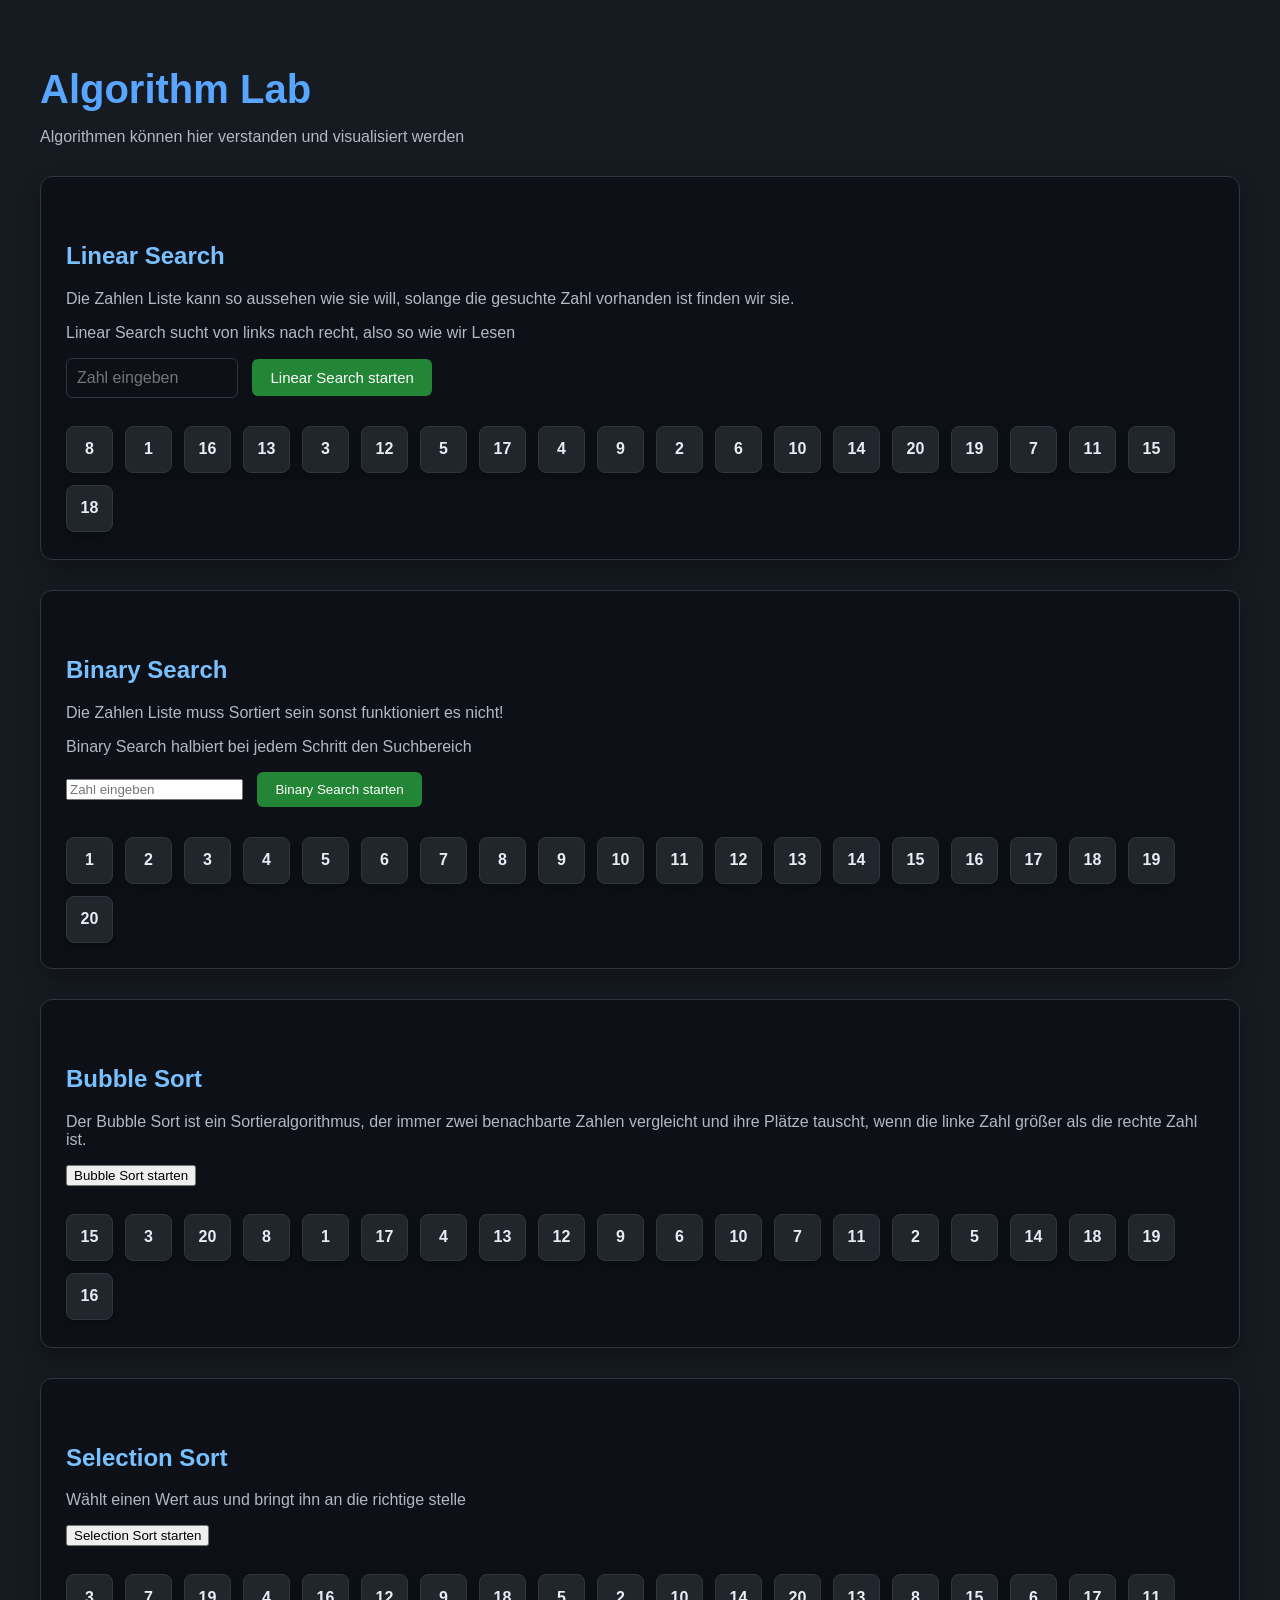
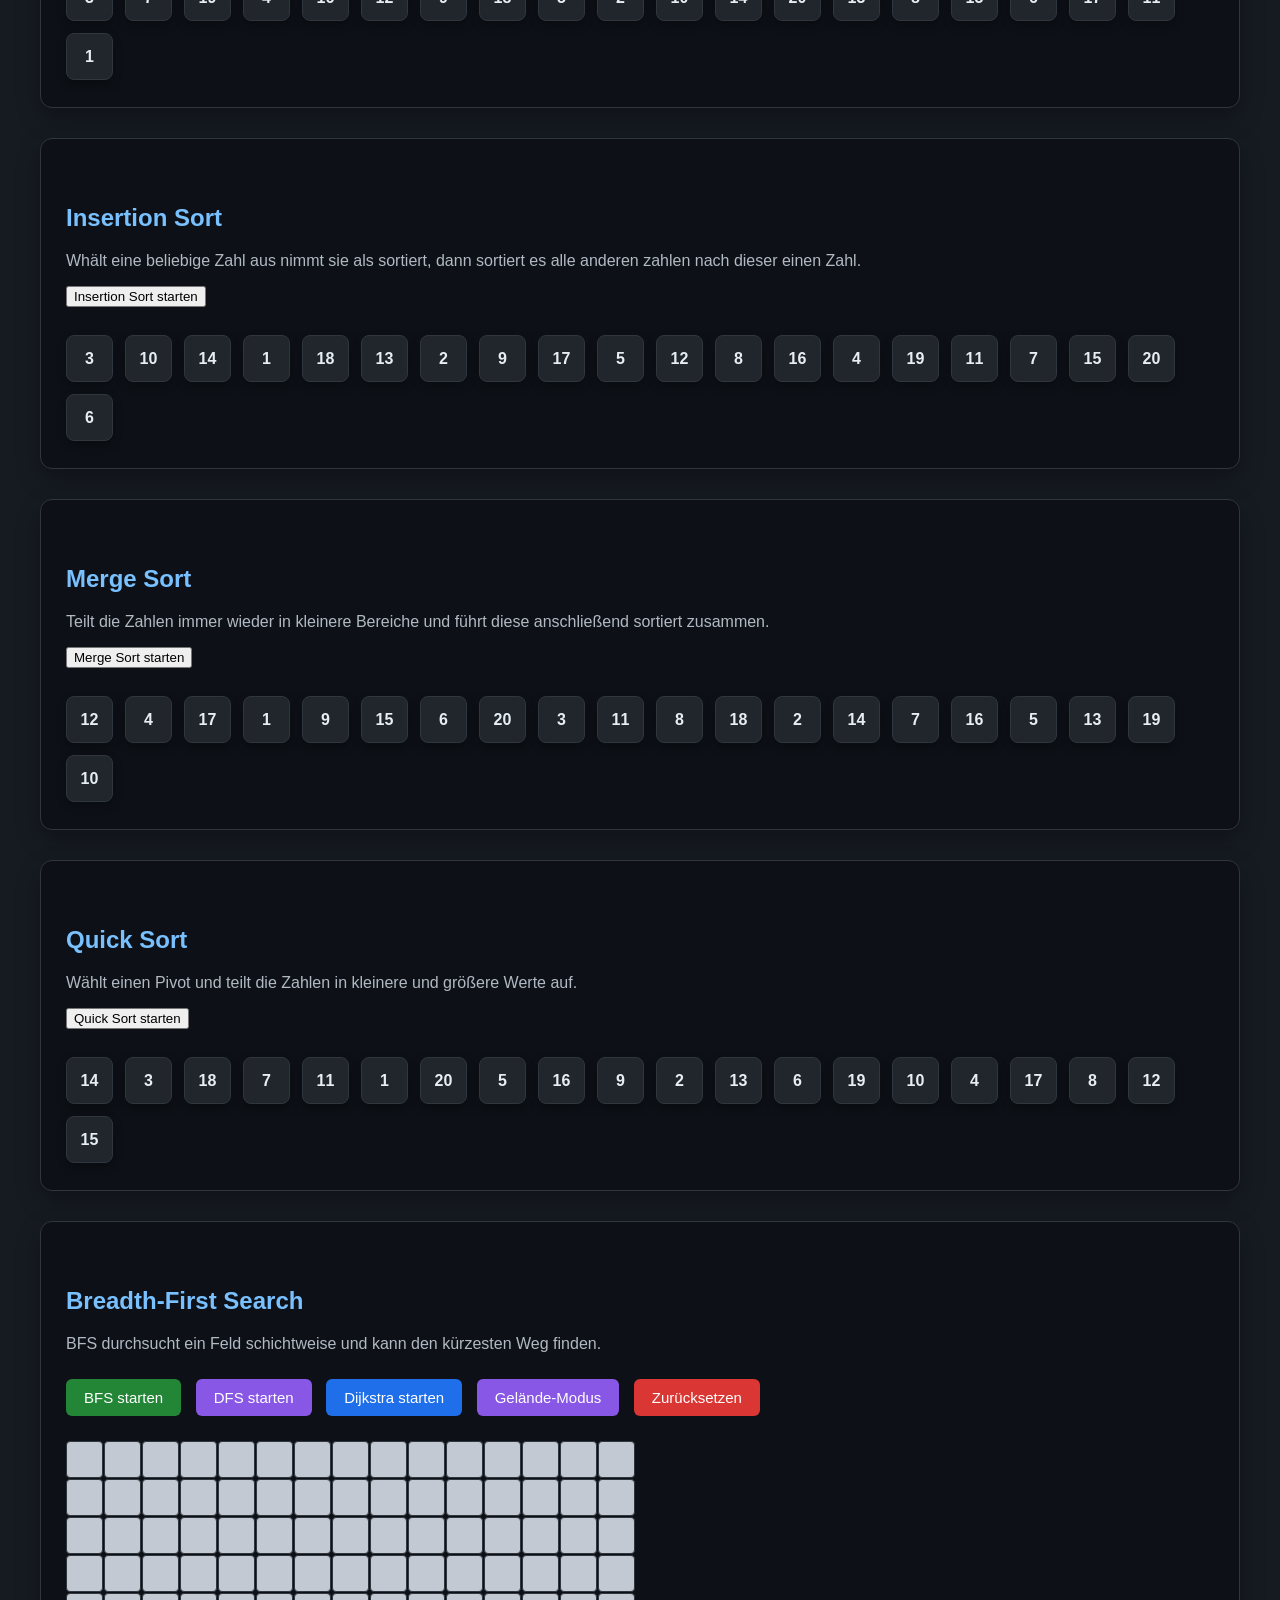
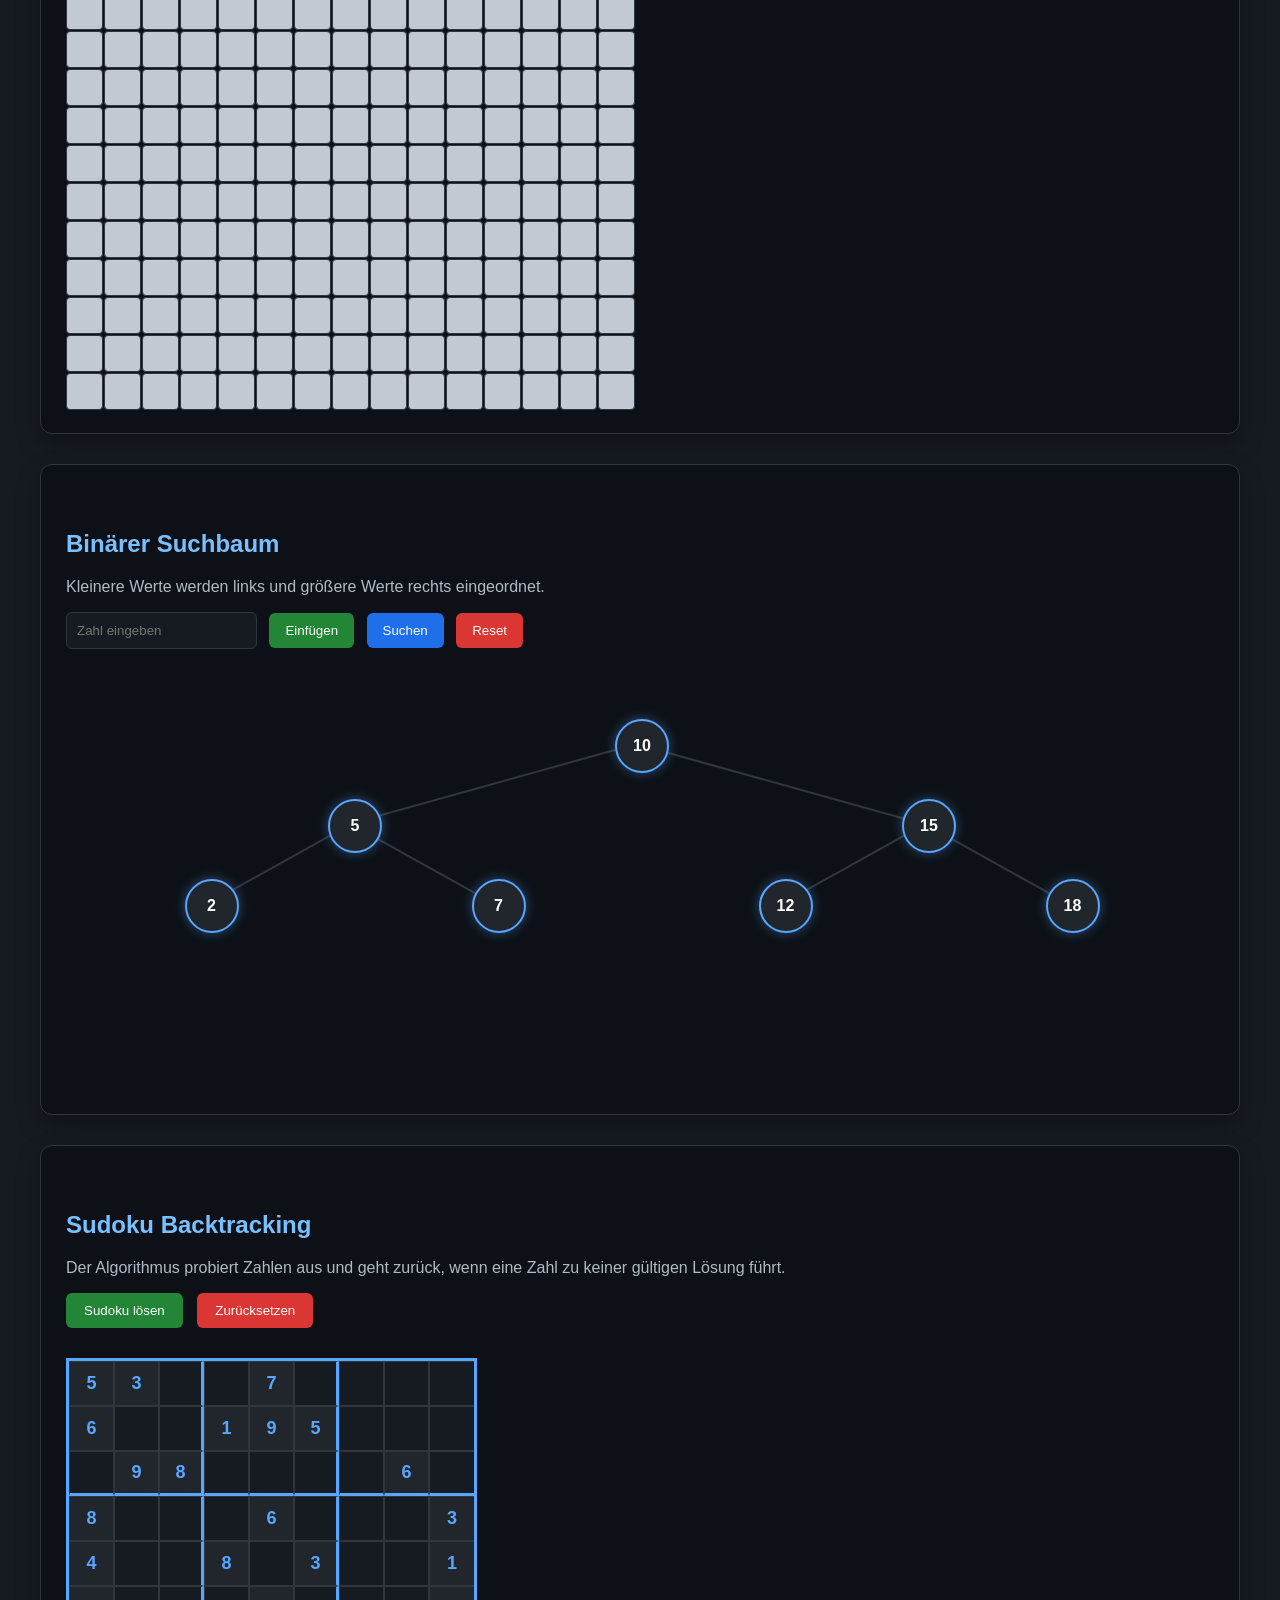
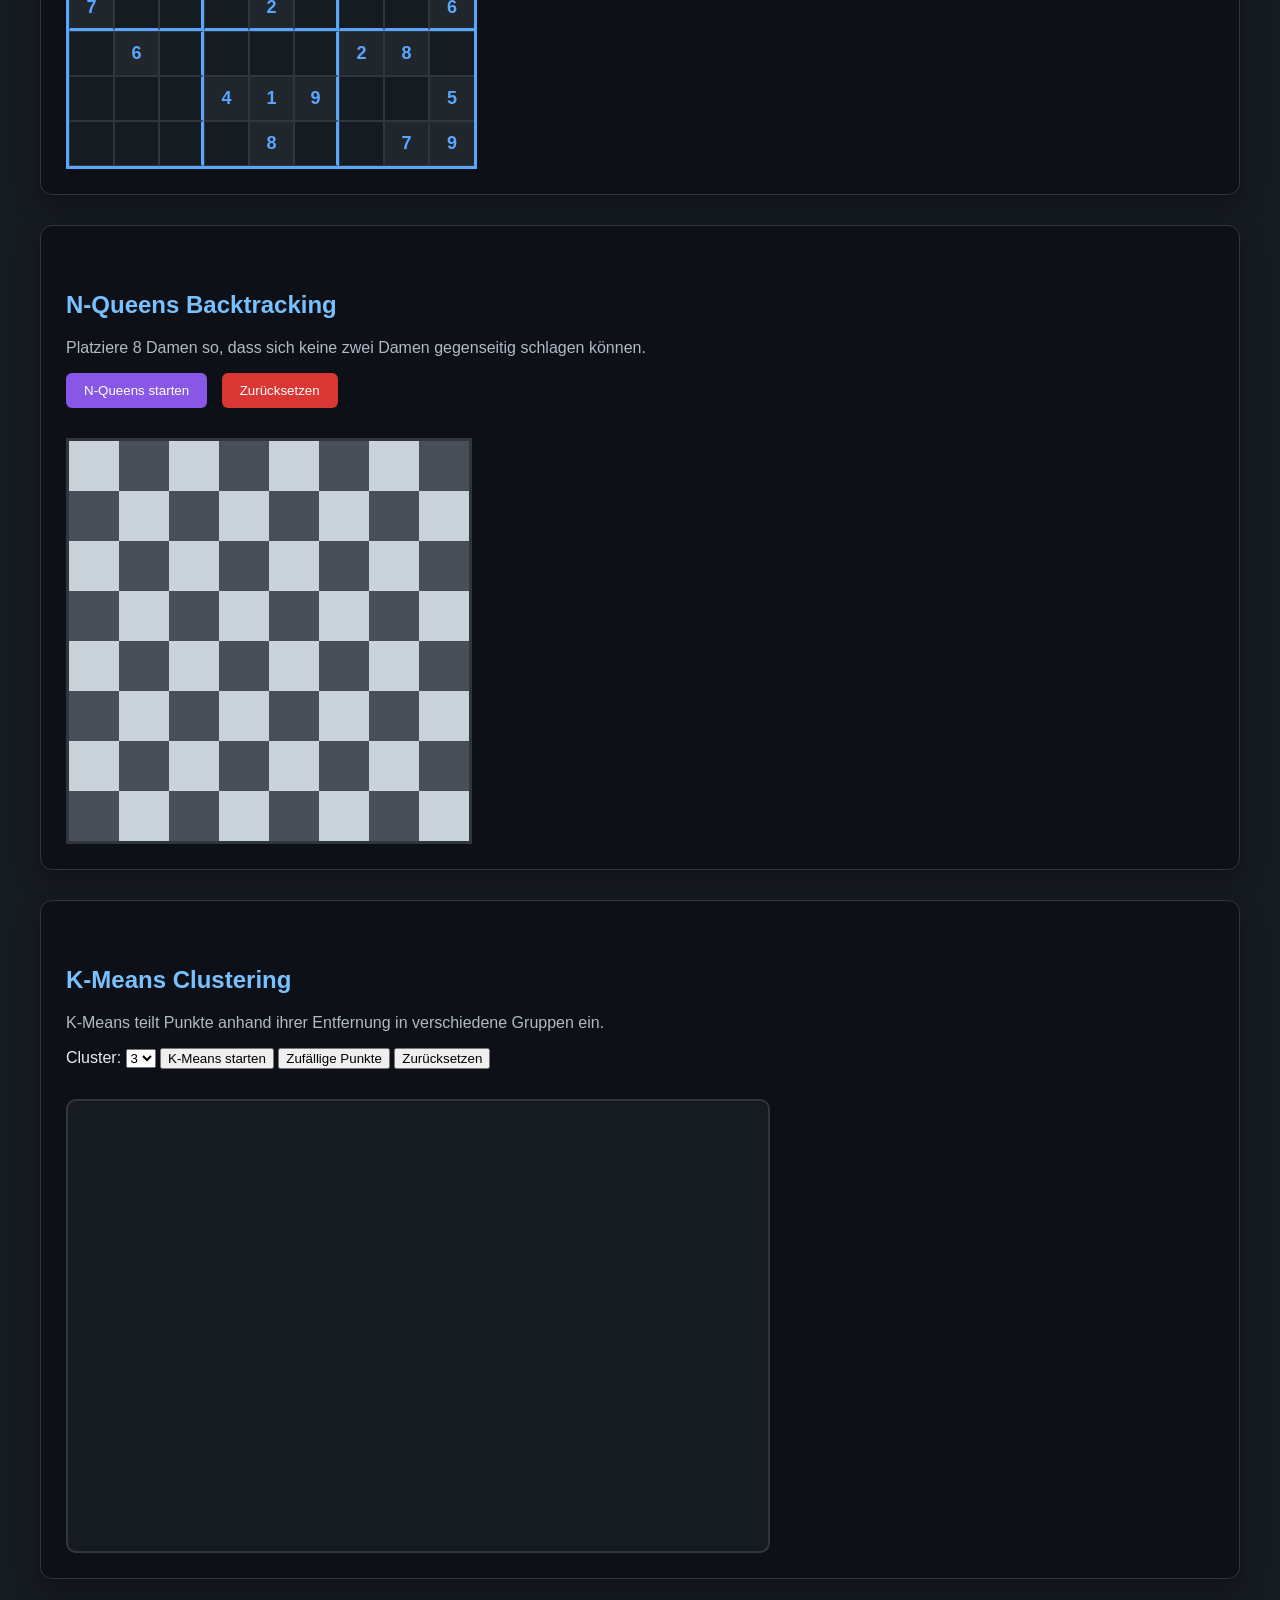
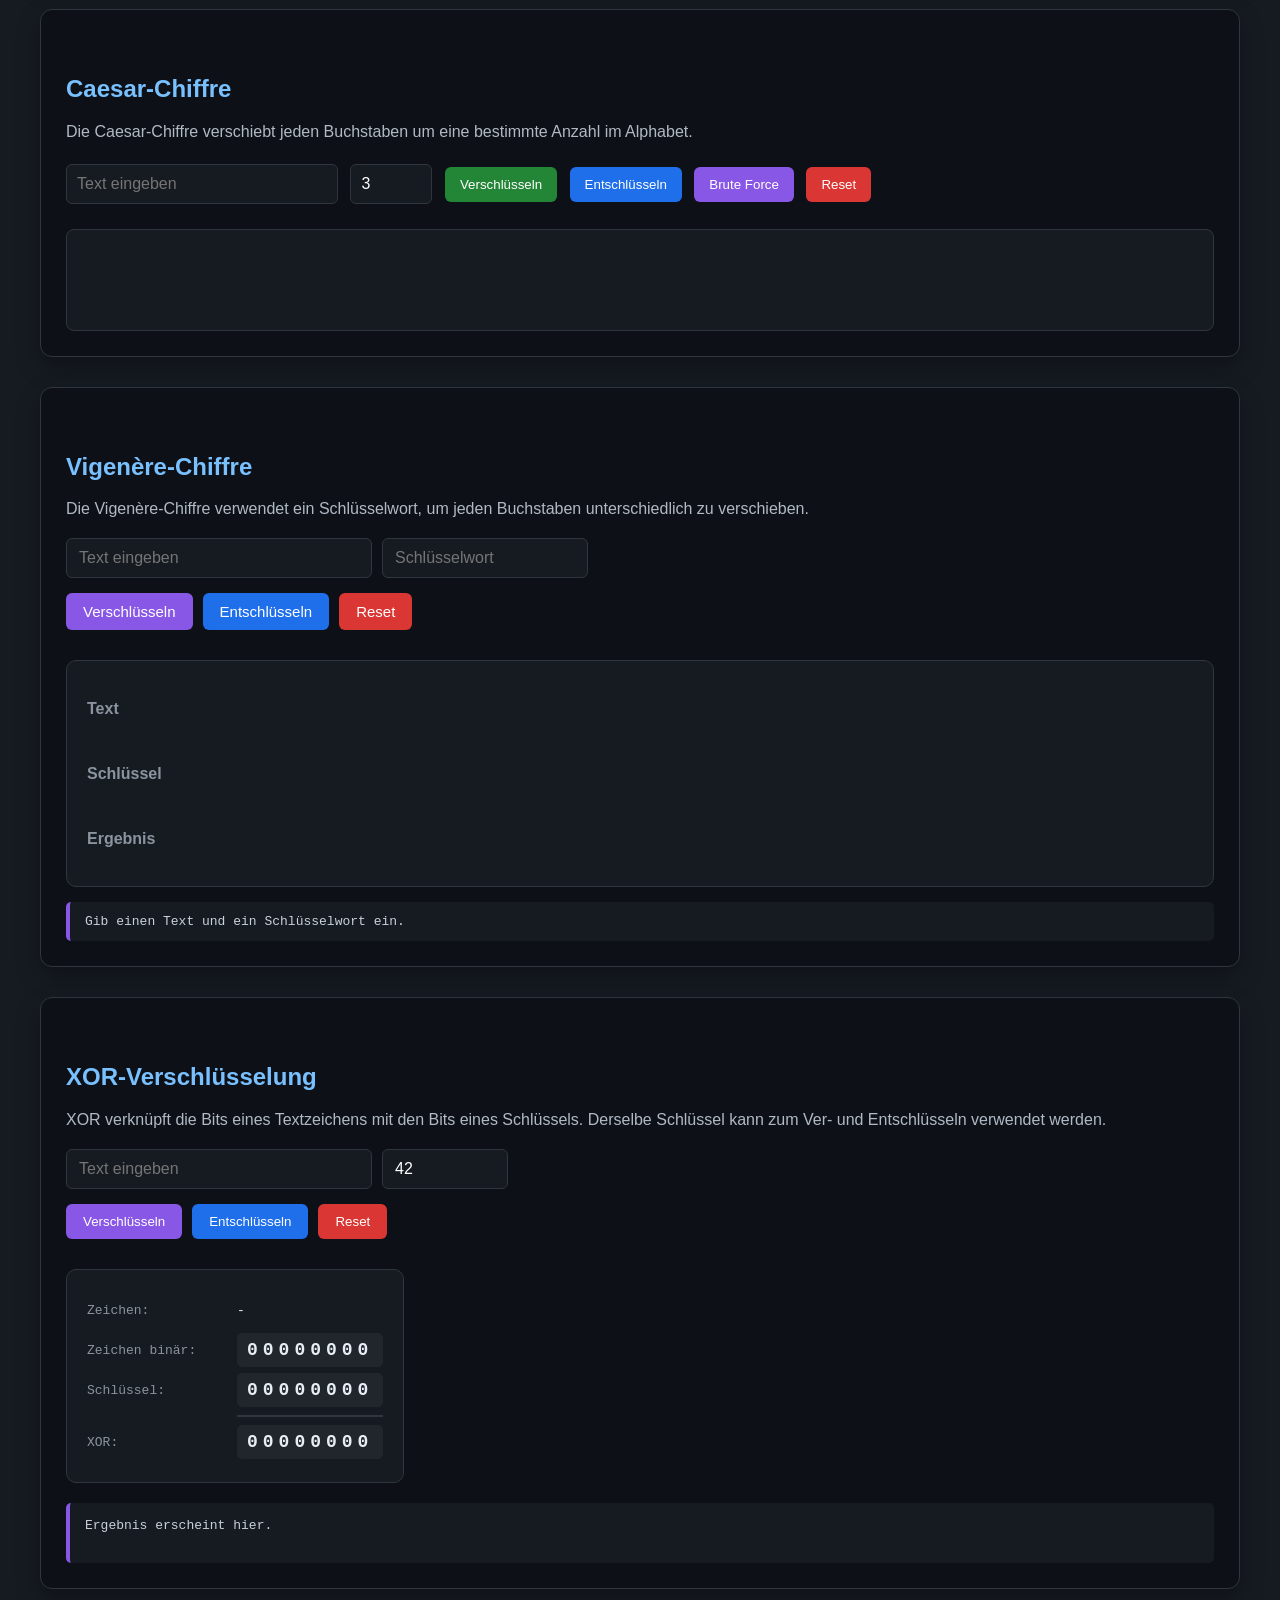
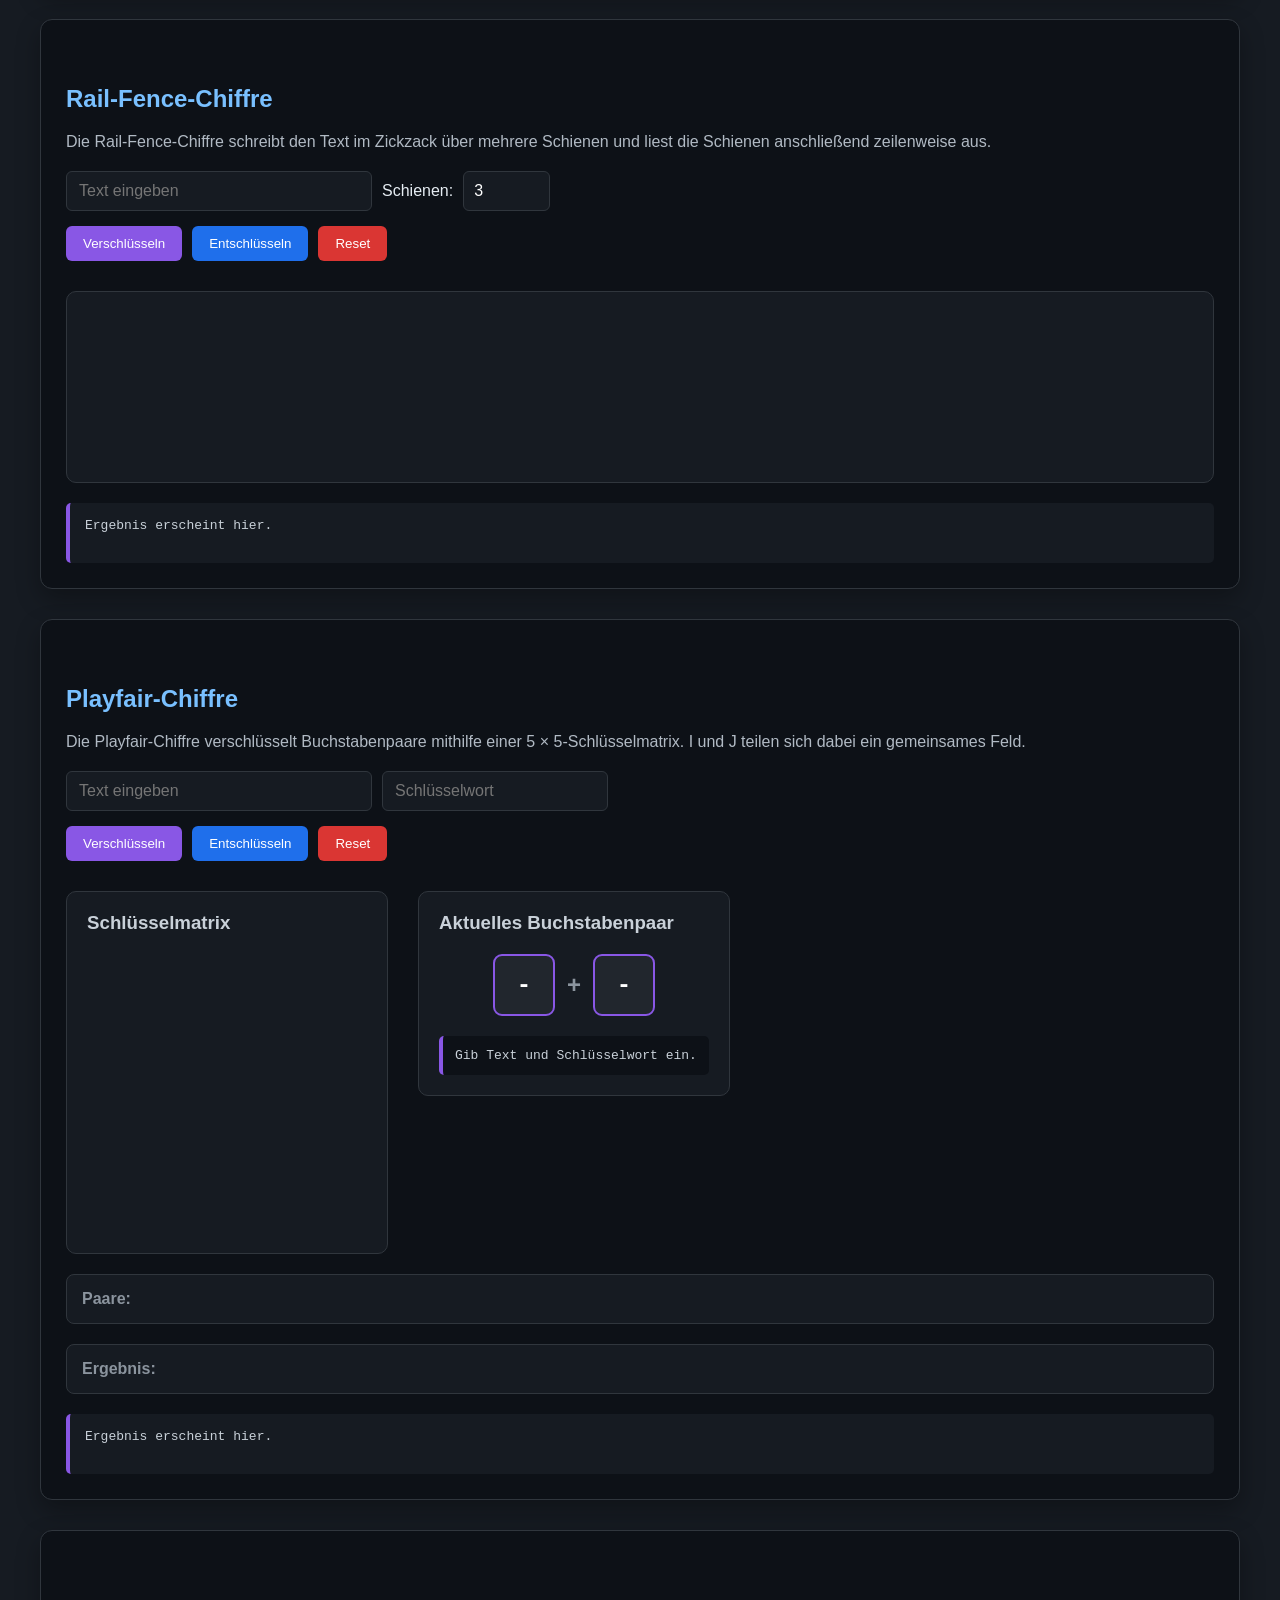
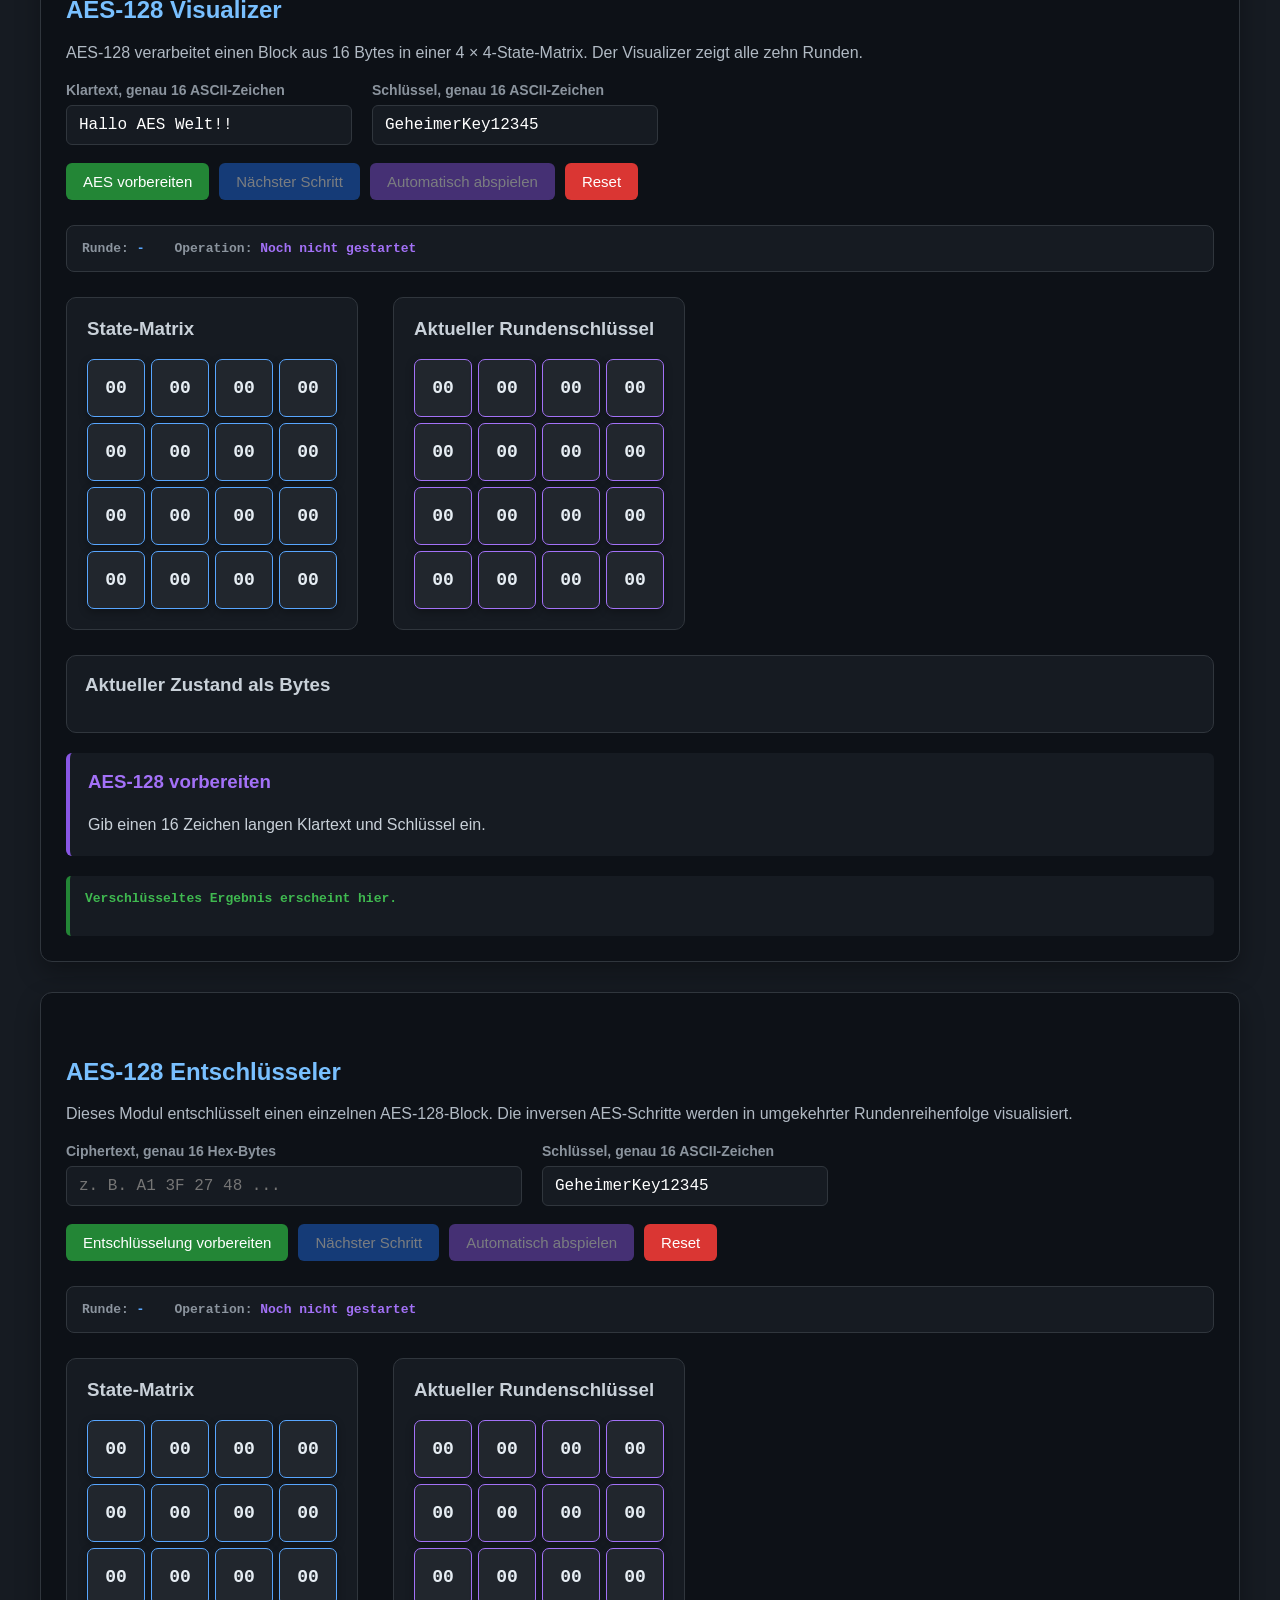
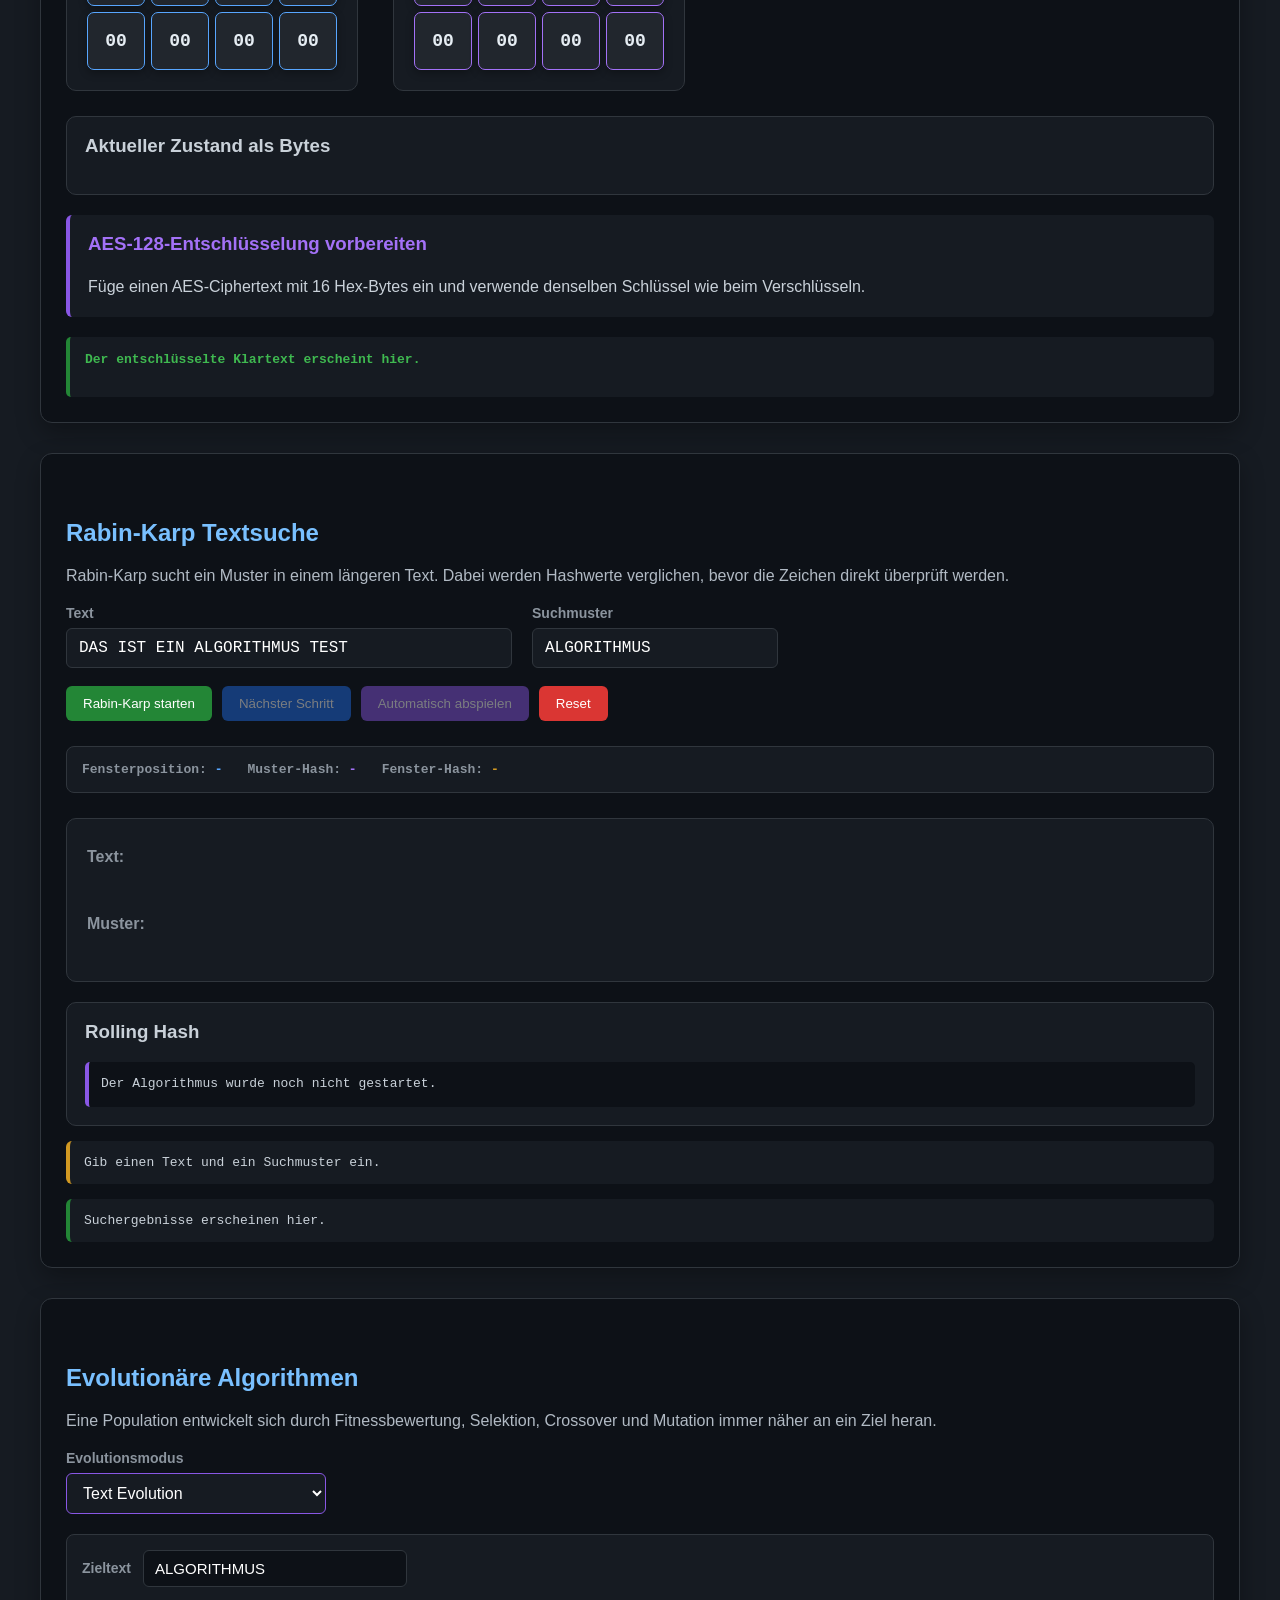
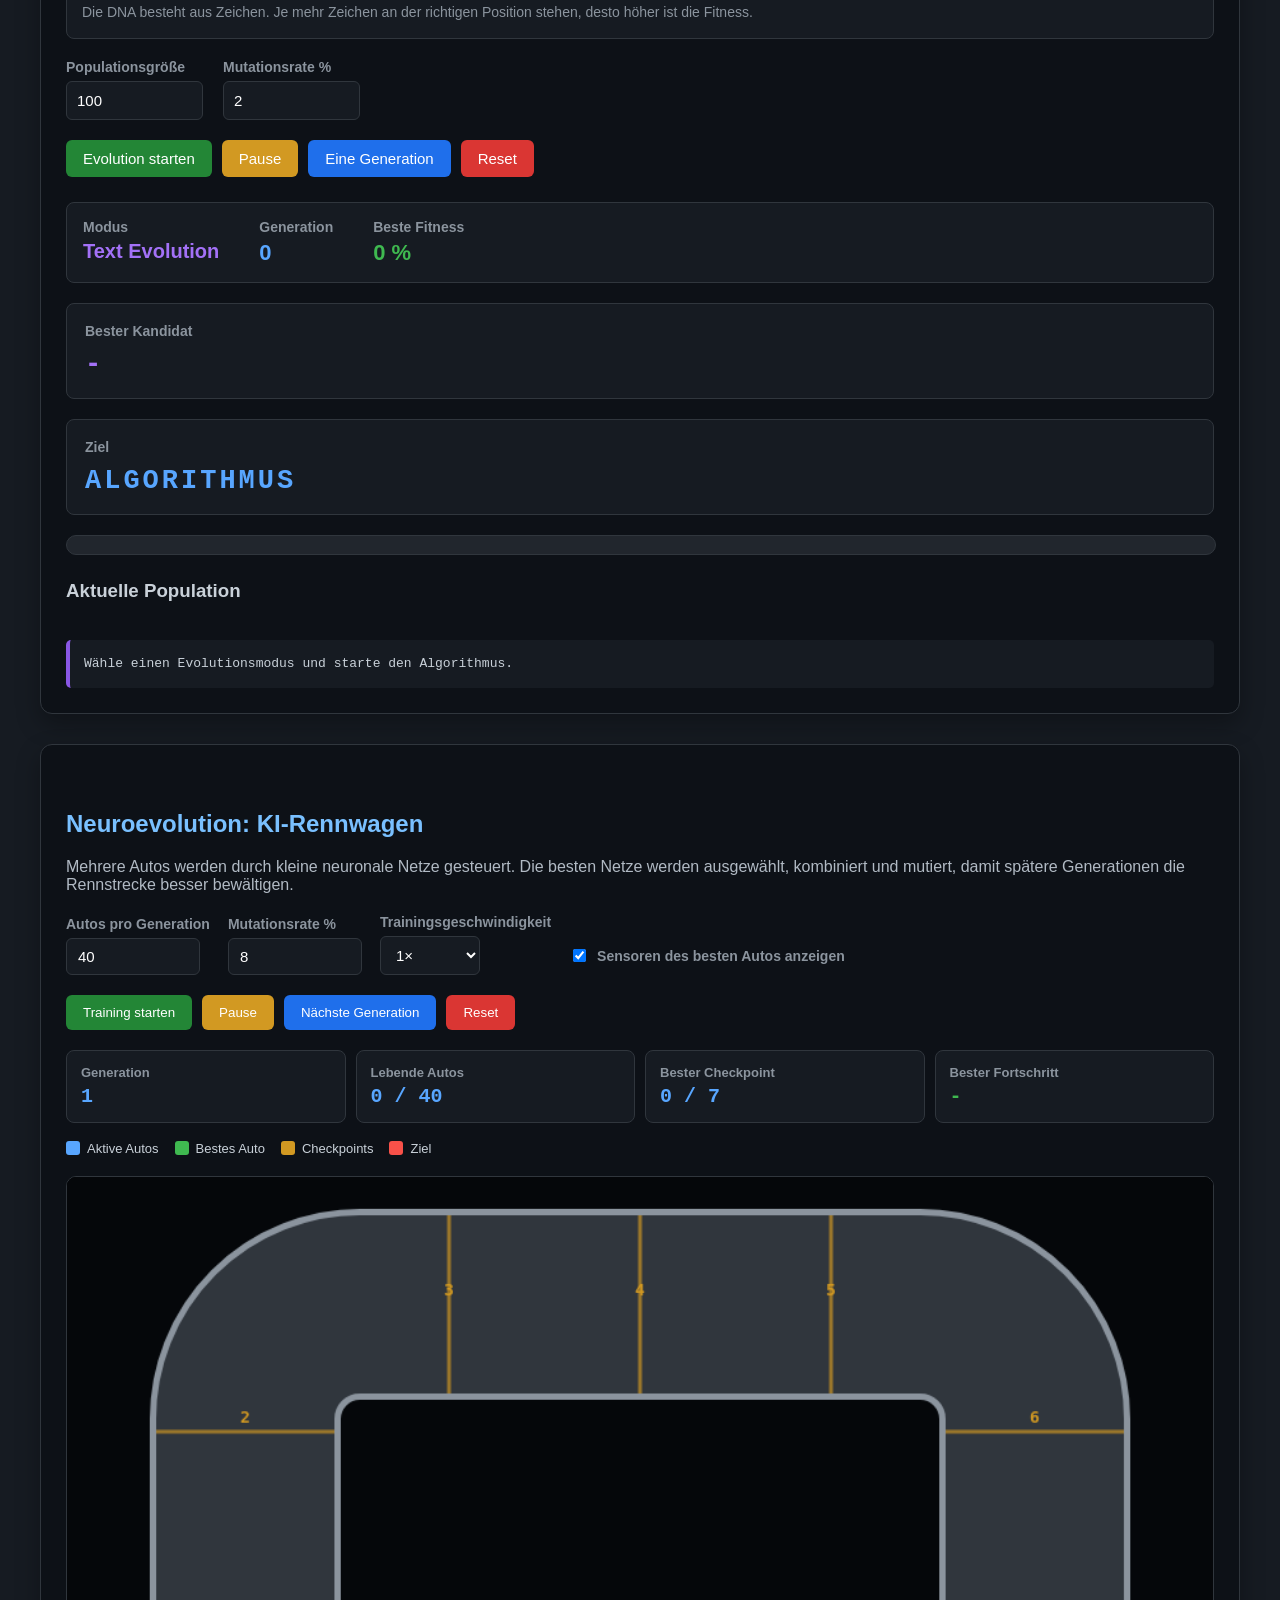
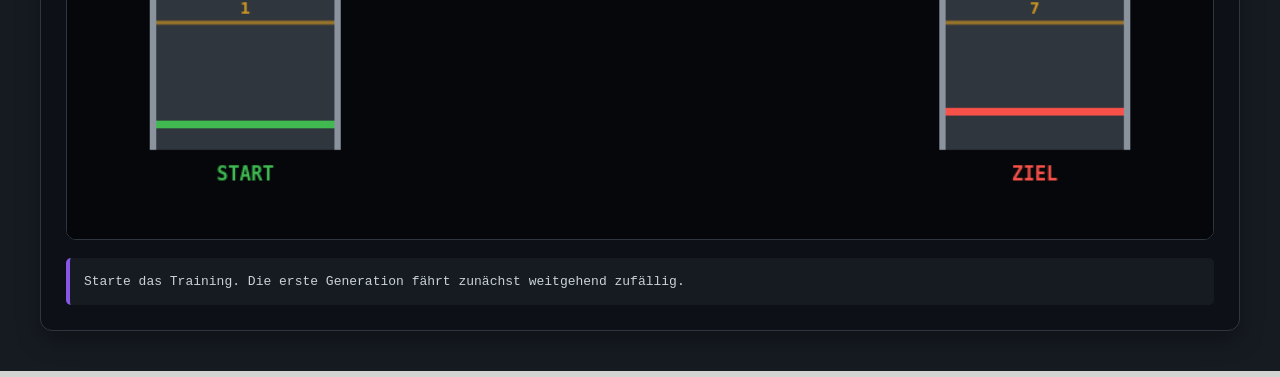
==== commit ab02dbb2: "Add files via upload" ====
--- a/index.html
+++ b/index.html
@@ -12,7 +12,7 @@
         <h2> Linear Search</h2>
         <p>Die Zahlen Liste kann so aussehen wie sie will, solange die gesuchte Zahl vorhanden ist finden wir sie.</p>
         <p>Linear Search sucht von links nach recht, also so wie wir Lesen</p>
-        <input type="number" id="suchZahl" placeholder="Zahl eingeben">
+        <input type="text" id="suchZahl" placeholder="Zahl eingeben" autocomplete="off">
         <button id="linear-suchen">Linear Search starten</button>
         <div class="zahlen-container">
             <div class="zahl">8</div>
@@ -723,7 +723,7 @@
                 type="text"
                 id="aes-key"
                 maxlength="16"
-                value="GeheimerKey1234"
+                value="GeheimerKey12345"
             >
         </div>
 
@@ -844,7 +844,7 @@
                 type="text"
                 id="aes-decrypt-key"
                 maxlength="16"
-                value="GeheimerKey1234"
+                value="GeheimerKey12345"
             >
 
         </div>
--- a/style.css
+++ b/style.css
@@ -4720,4 +4720,53 @@
     font-family: monospace;
 
     line-height: 1.5;
+}
+
+/* ========================================
+   GEHEIMER ZUGANG
+======================================== */
+
+body.geheim-freigeschaltet {
+    animation:
+        geheimFreischalten
+        1.2s ease;
+}
+
+body.geheim-freigeschaltet
+#suchZahl {
+    color: #3fb950;
+
+    border-color: #3fb950;
+
+    box-shadow:
+        0 0 18px
+        rgba(46, 200, 80, 0.8);
+}
+
+body.geheim-freigeschaltet
+#linear-suchen {
+    background-color: #238636;
+
+    box-shadow:
+        0 0 20px
+        rgba(46, 200, 80, 0.8);
+}
+
+@keyframes geheimFreischalten {
+
+    0% {
+        filter: brightness(1);
+    }
+
+    30% {
+        filter: brightness(1.5);
+    }
+
+    60% {
+        filter: brightness(0.8);
+    }
+
+    100% {
+        filter: brightness(1);
+    }
 }
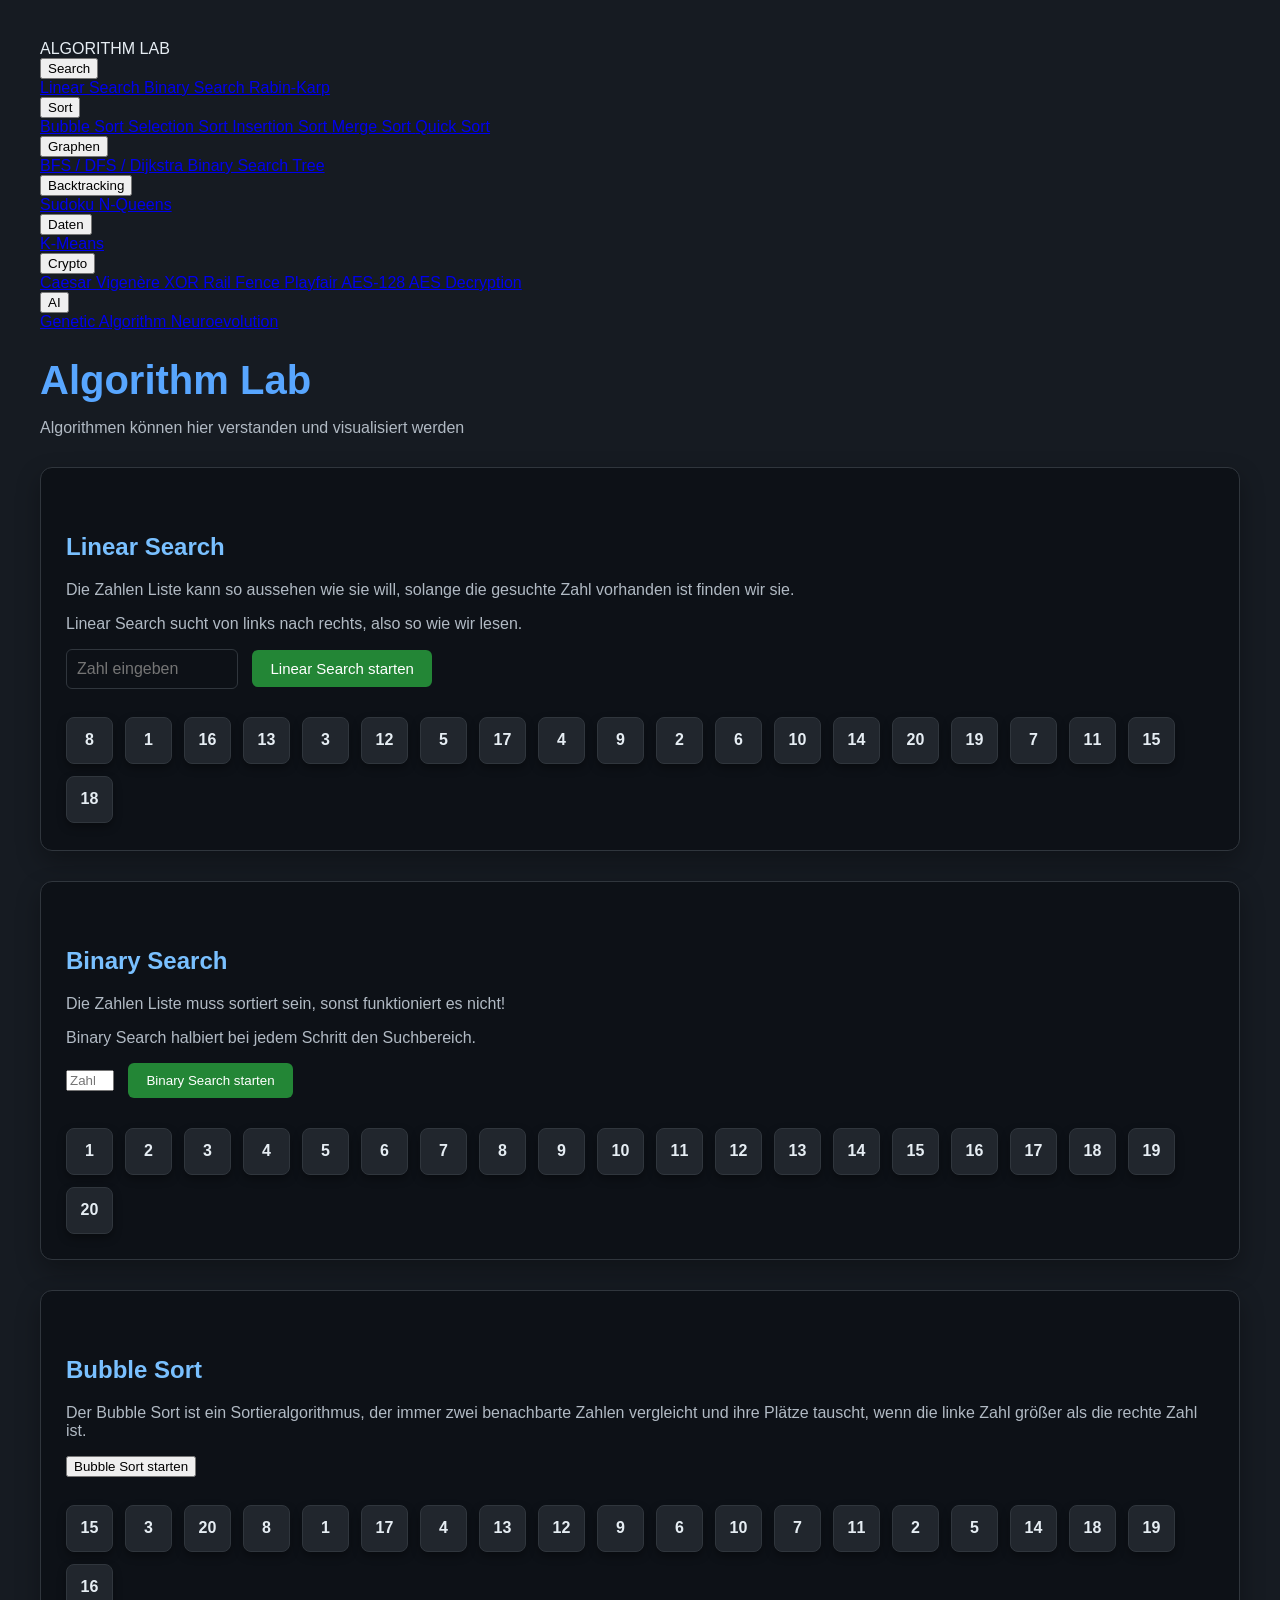
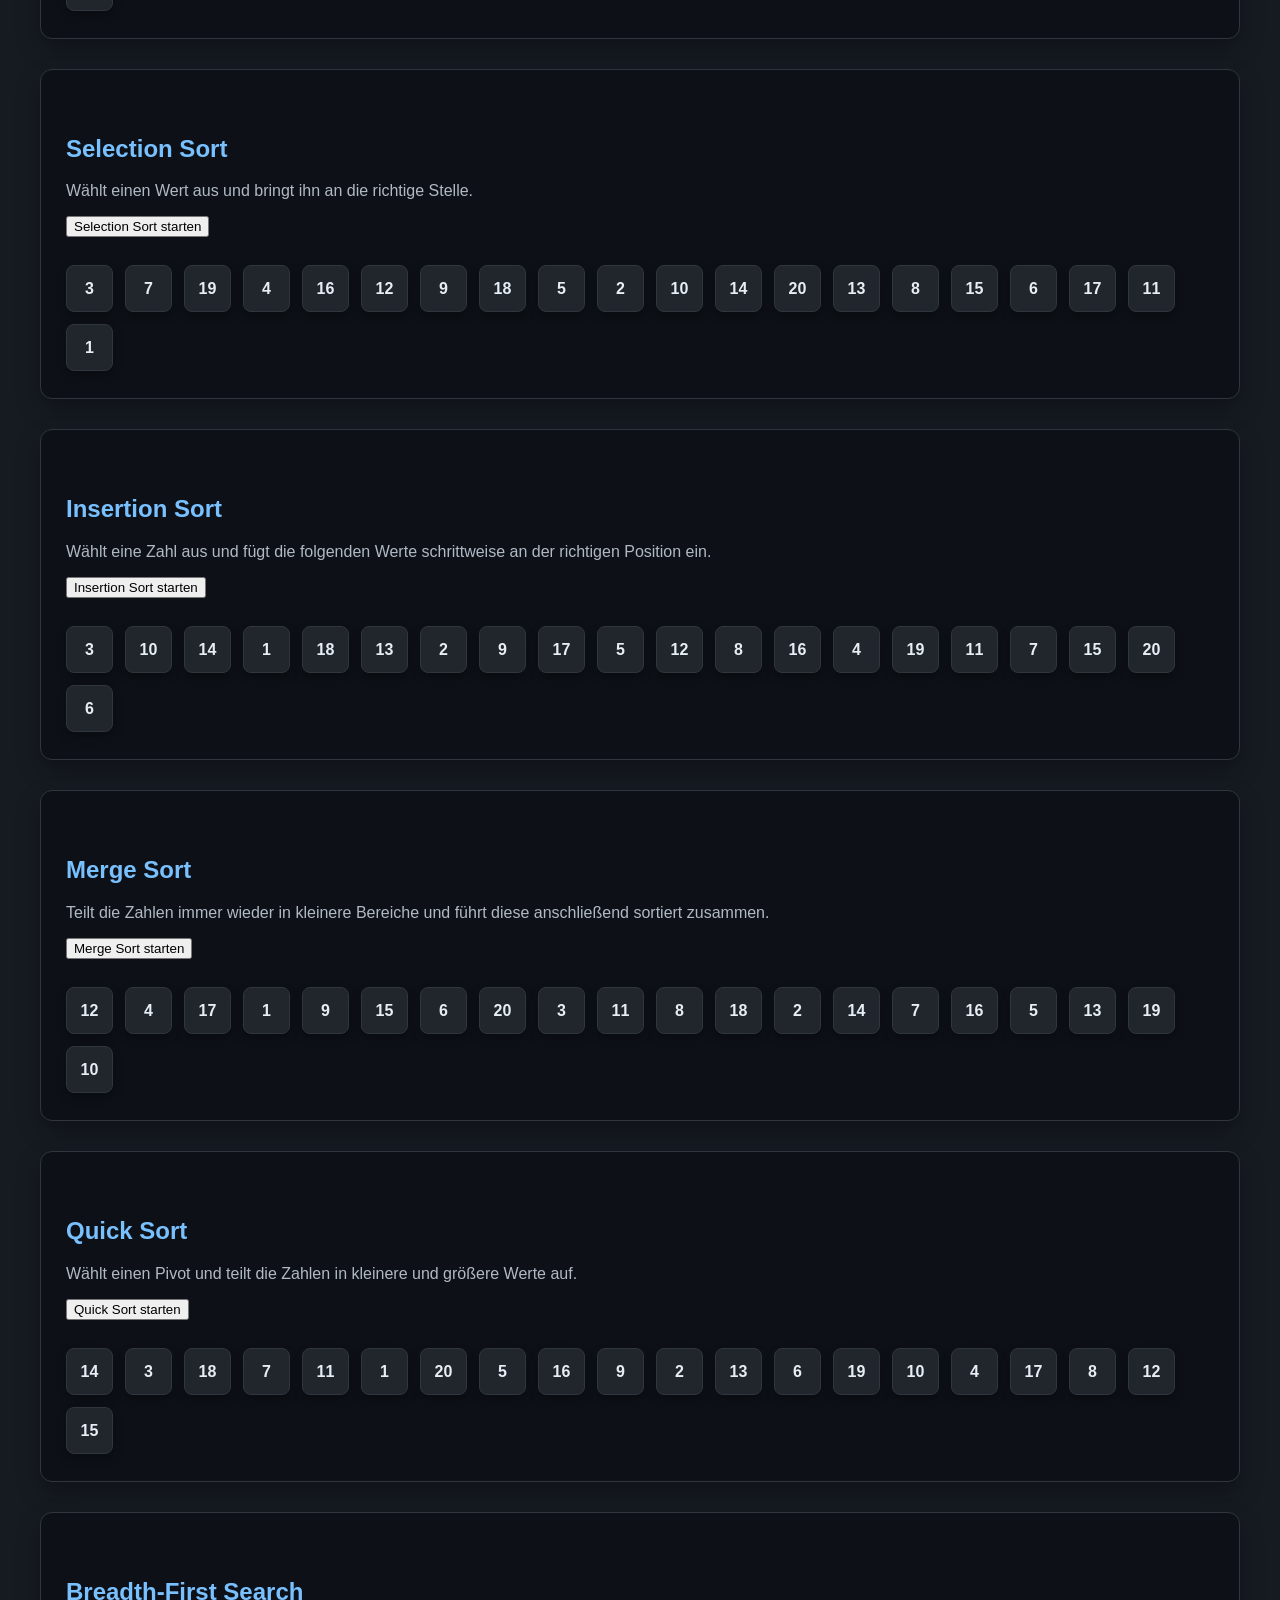
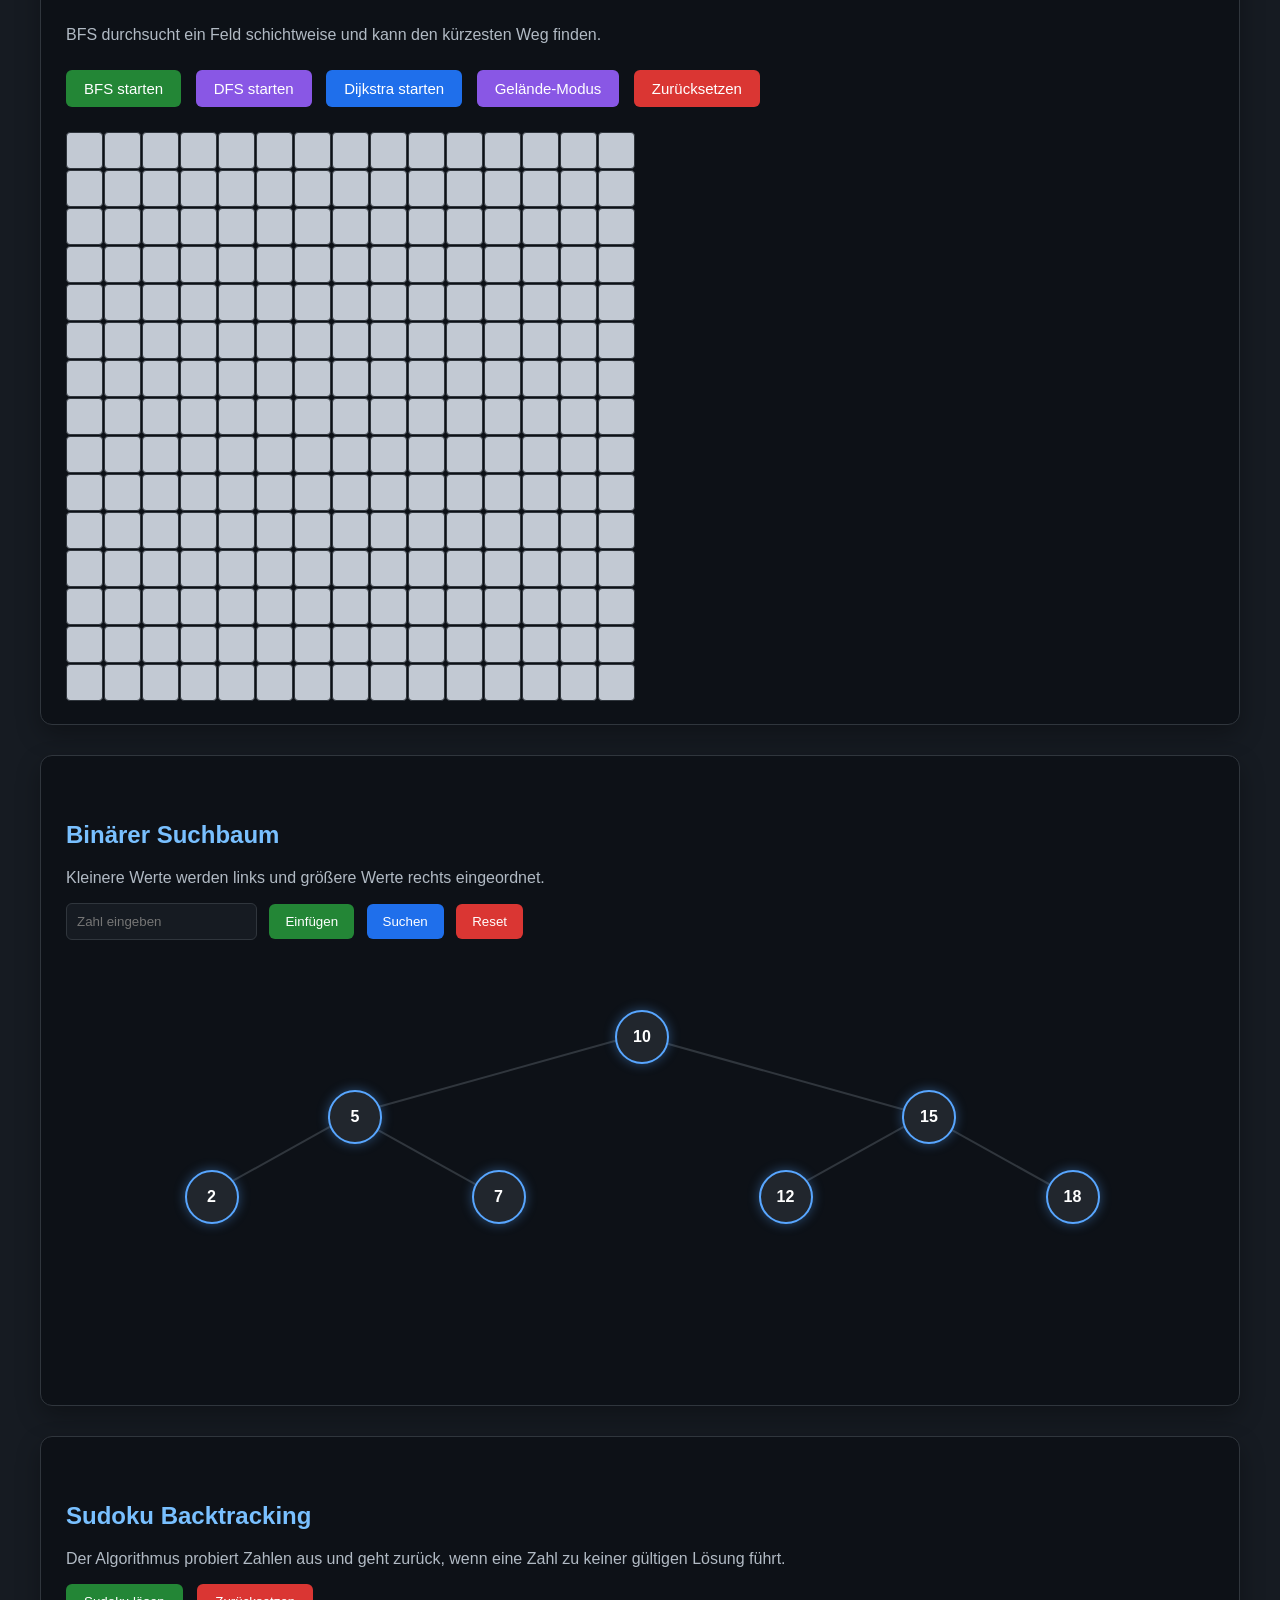
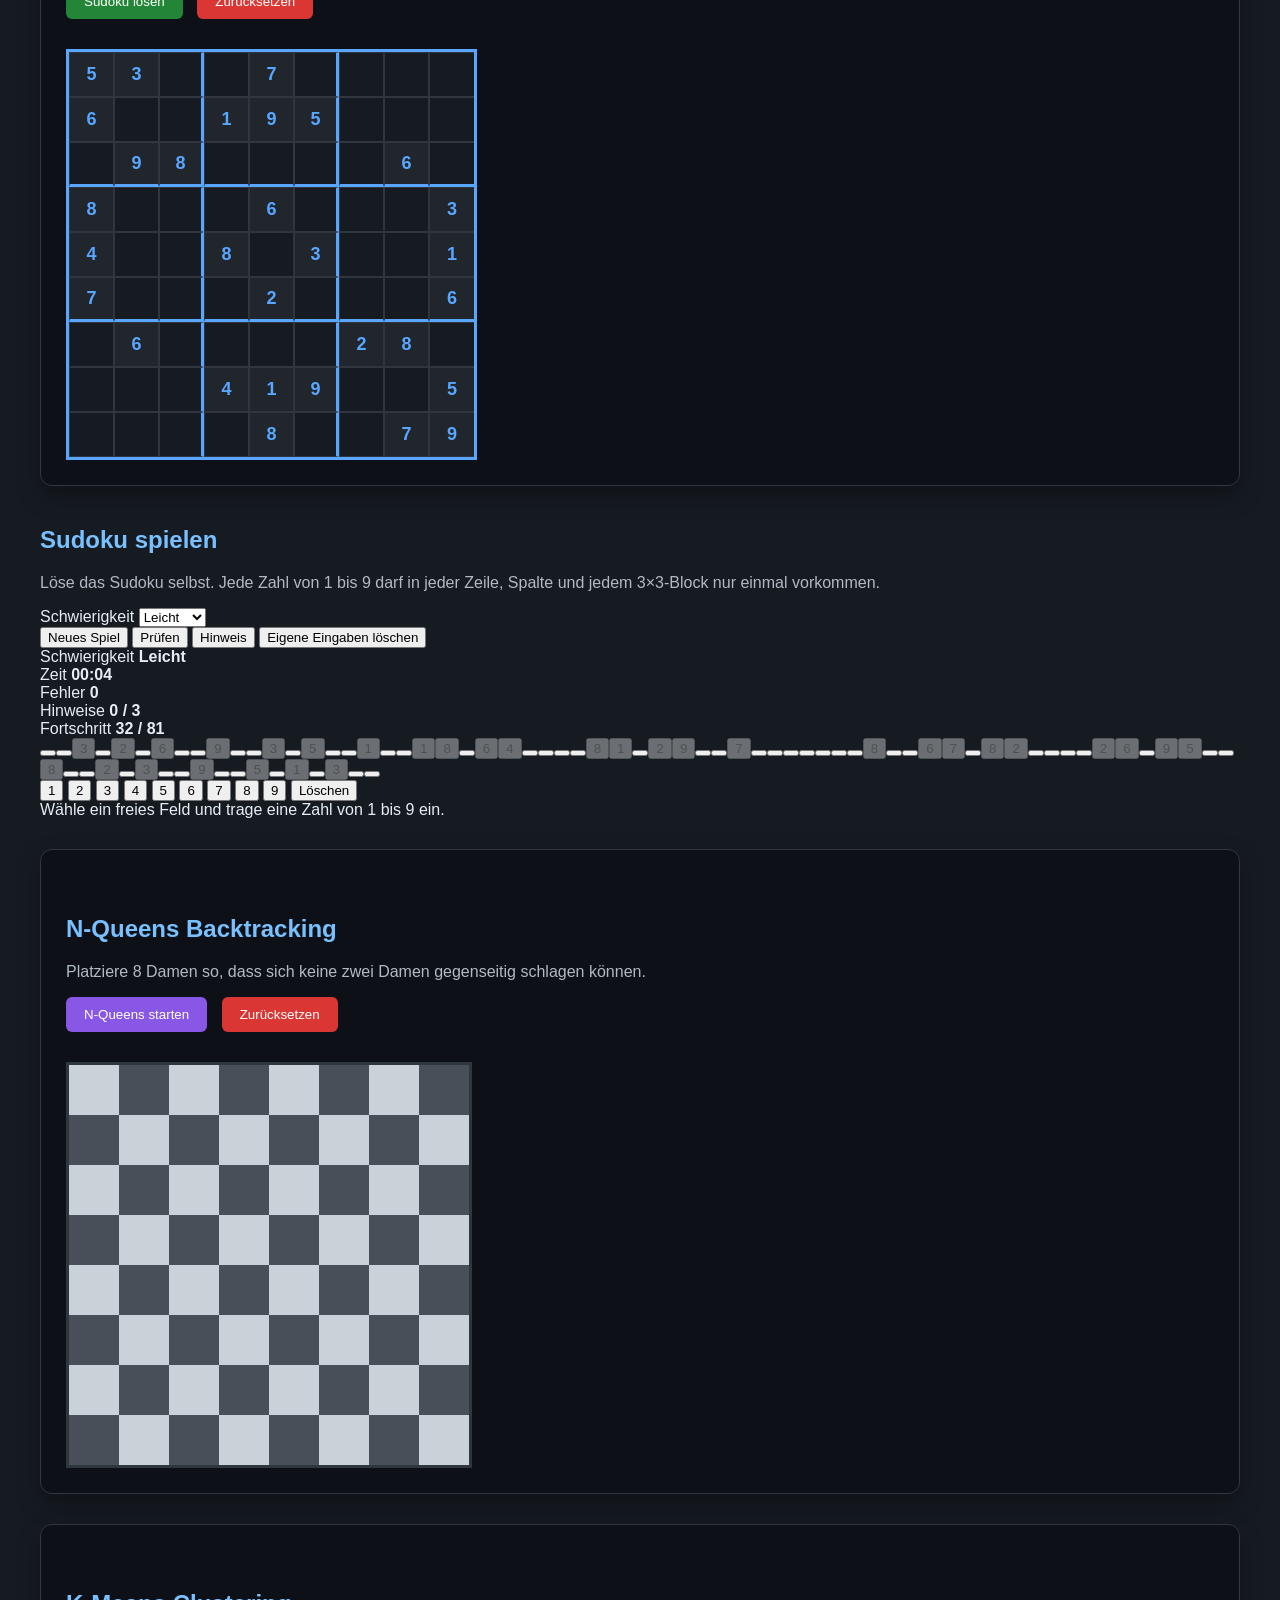
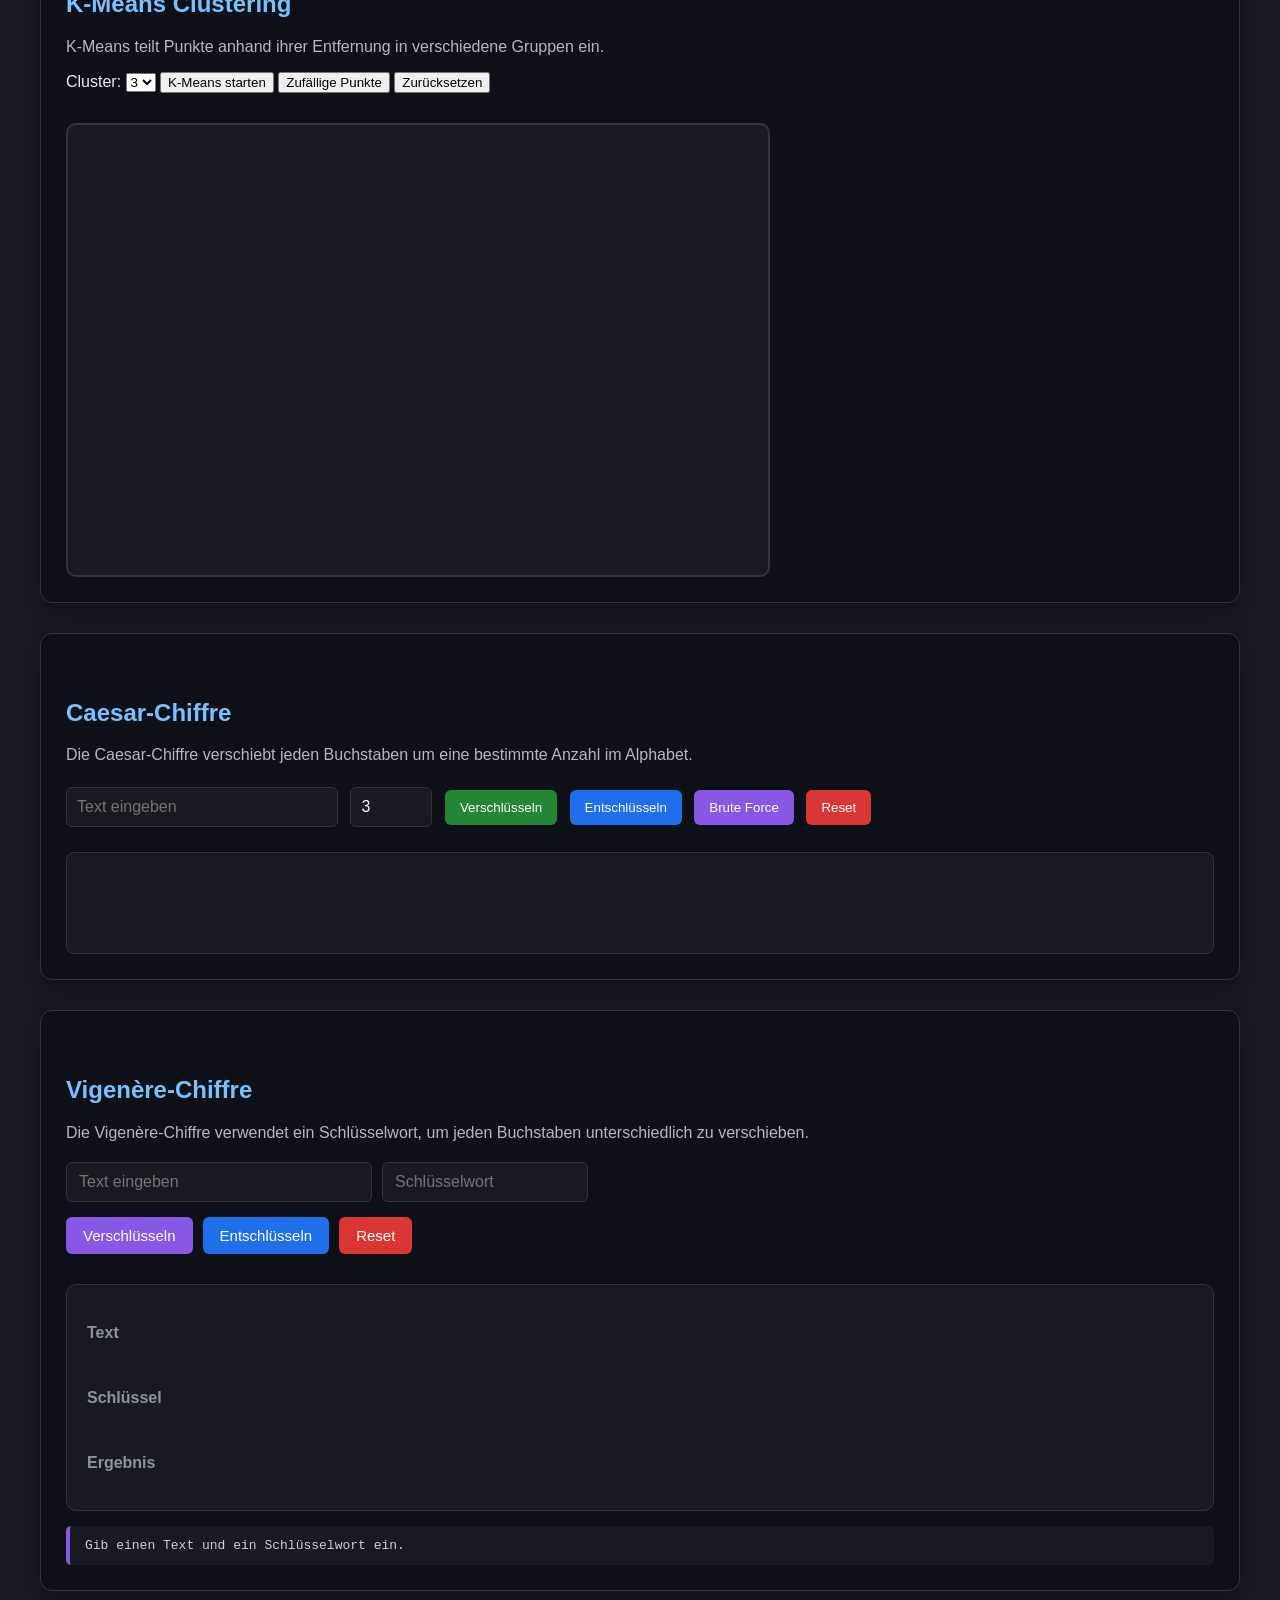
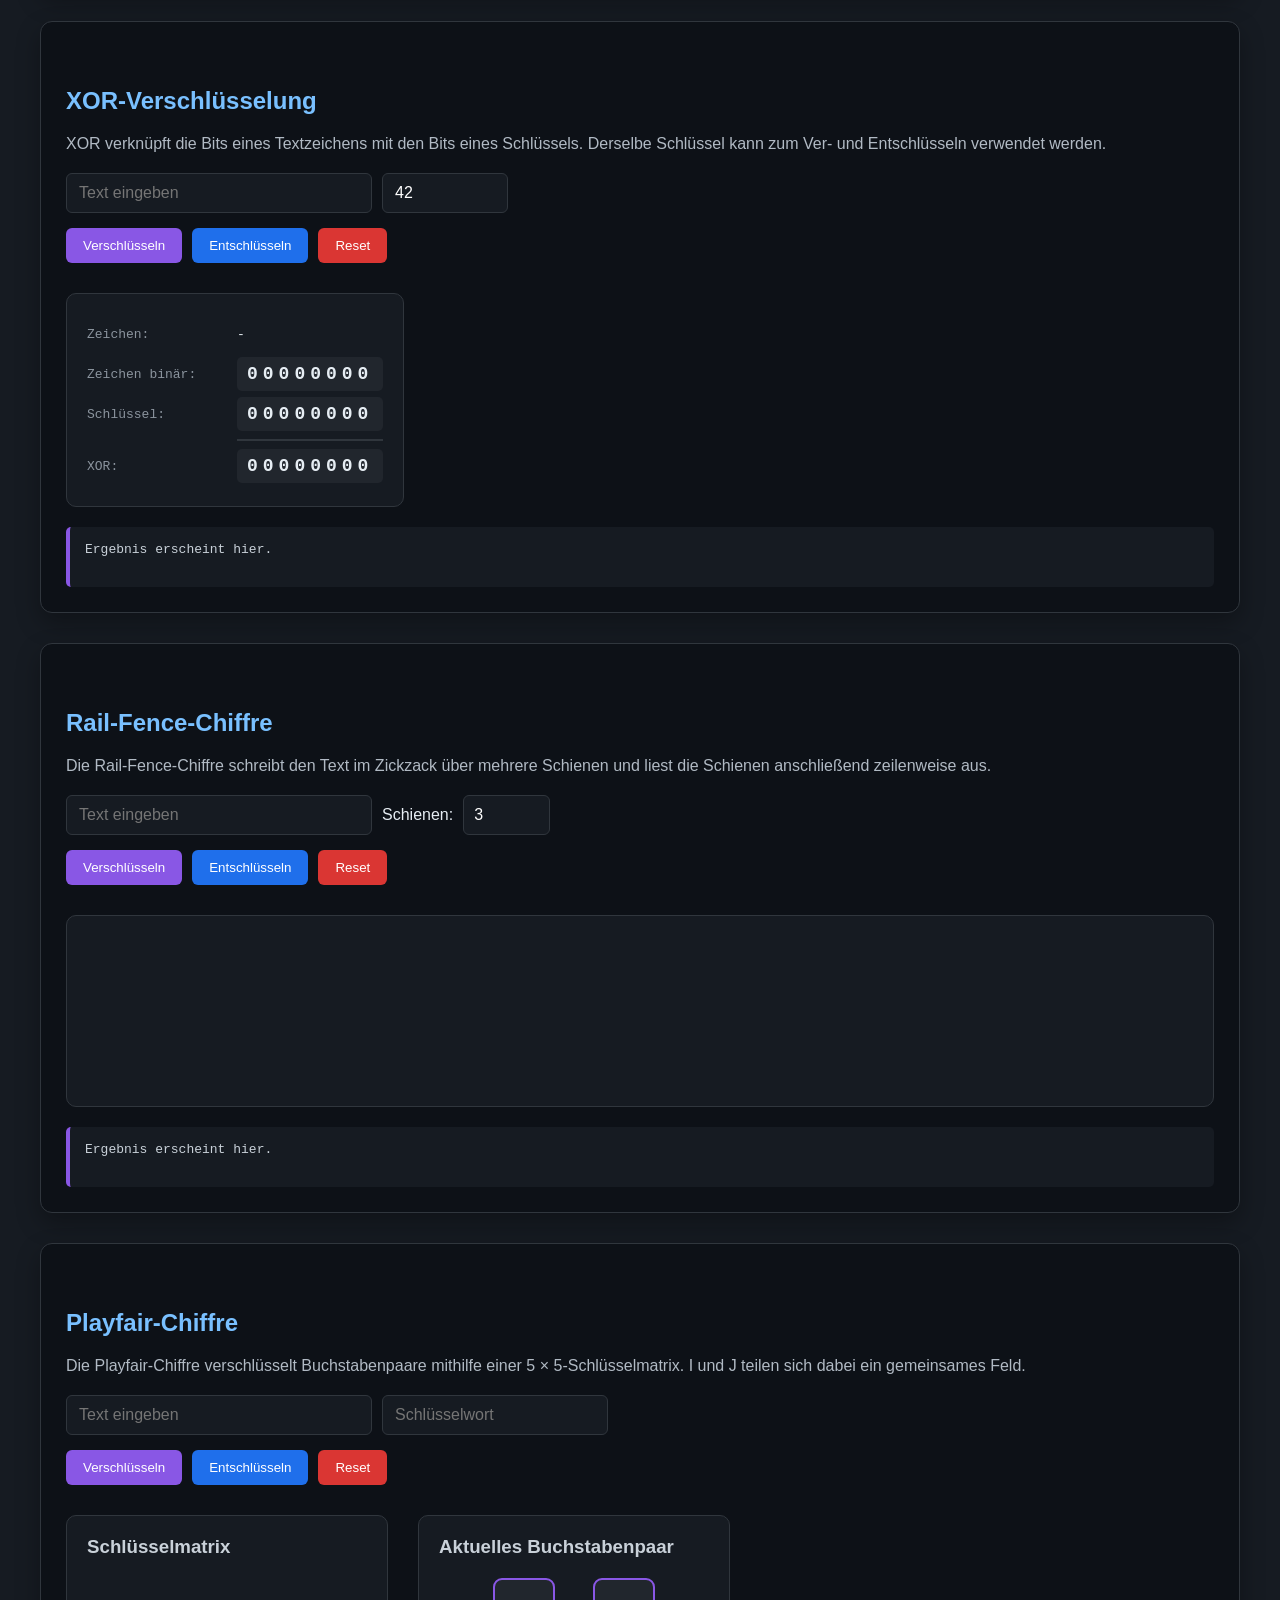
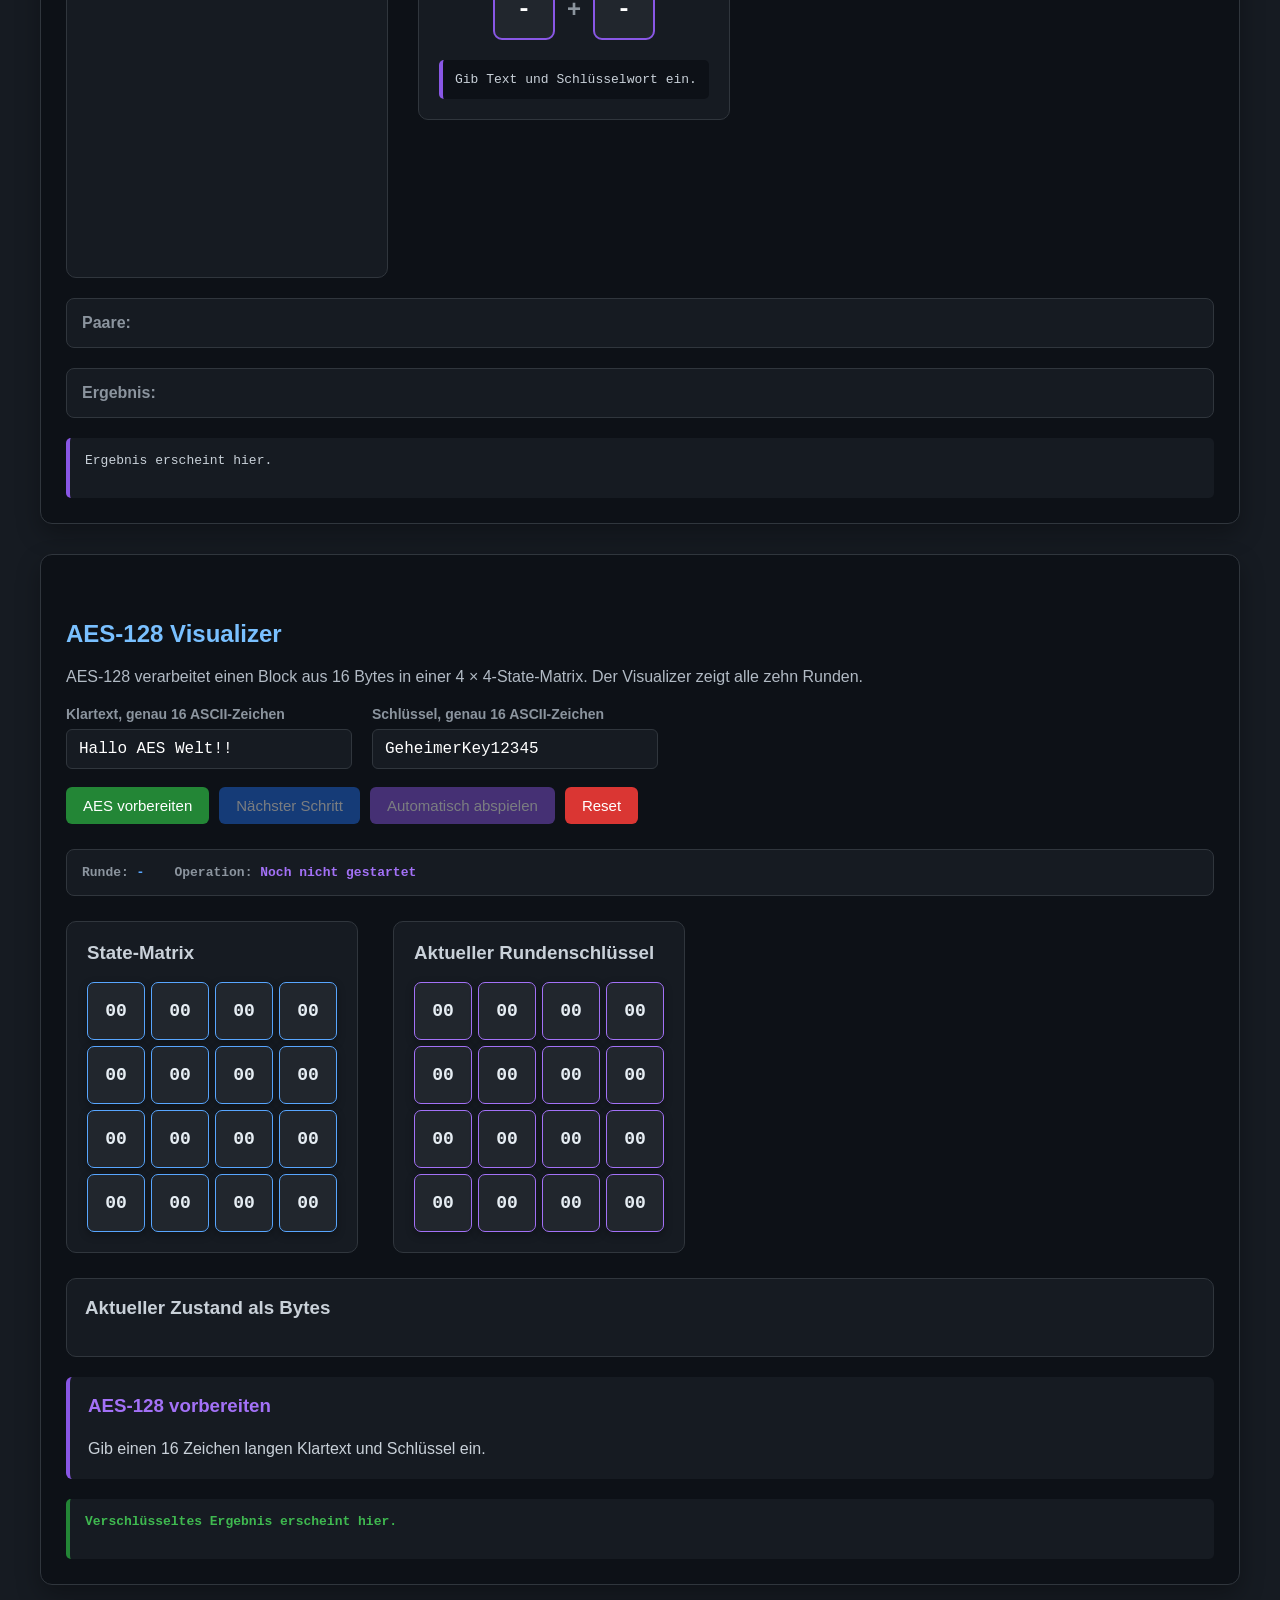
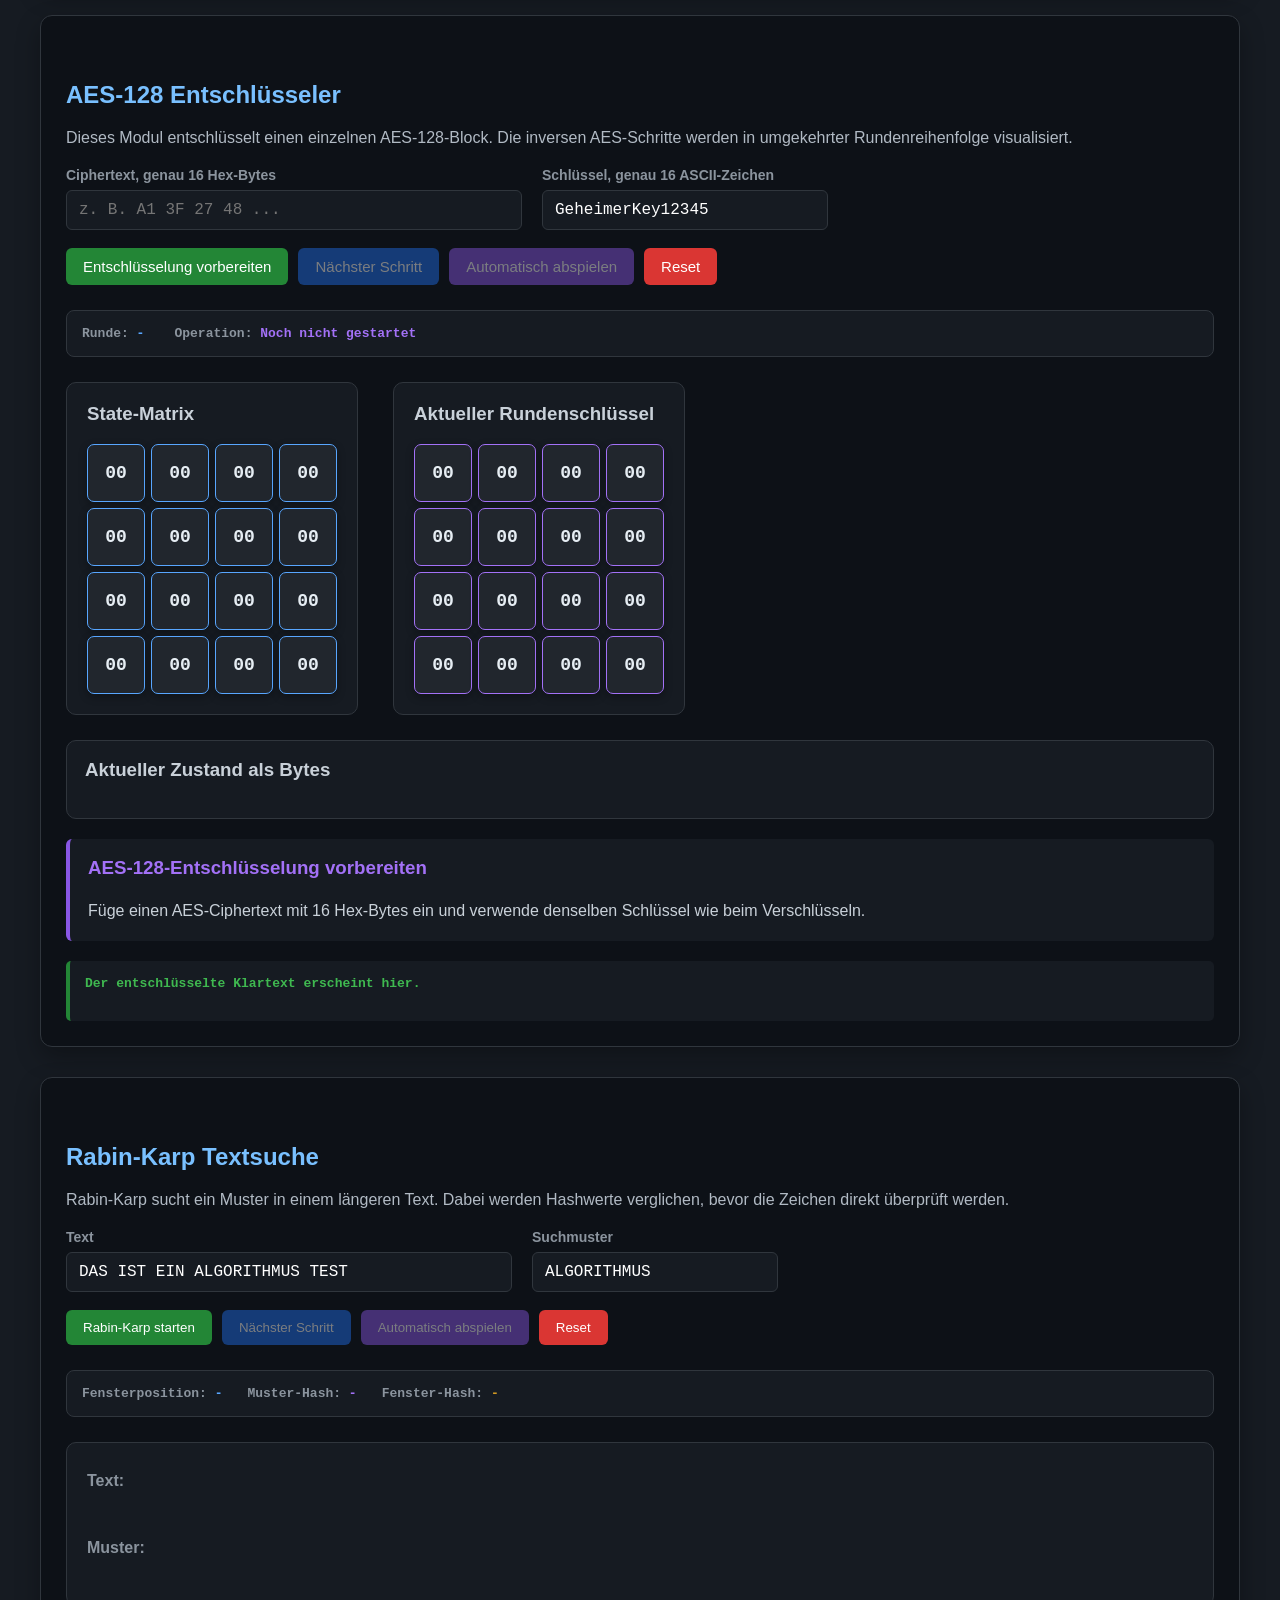
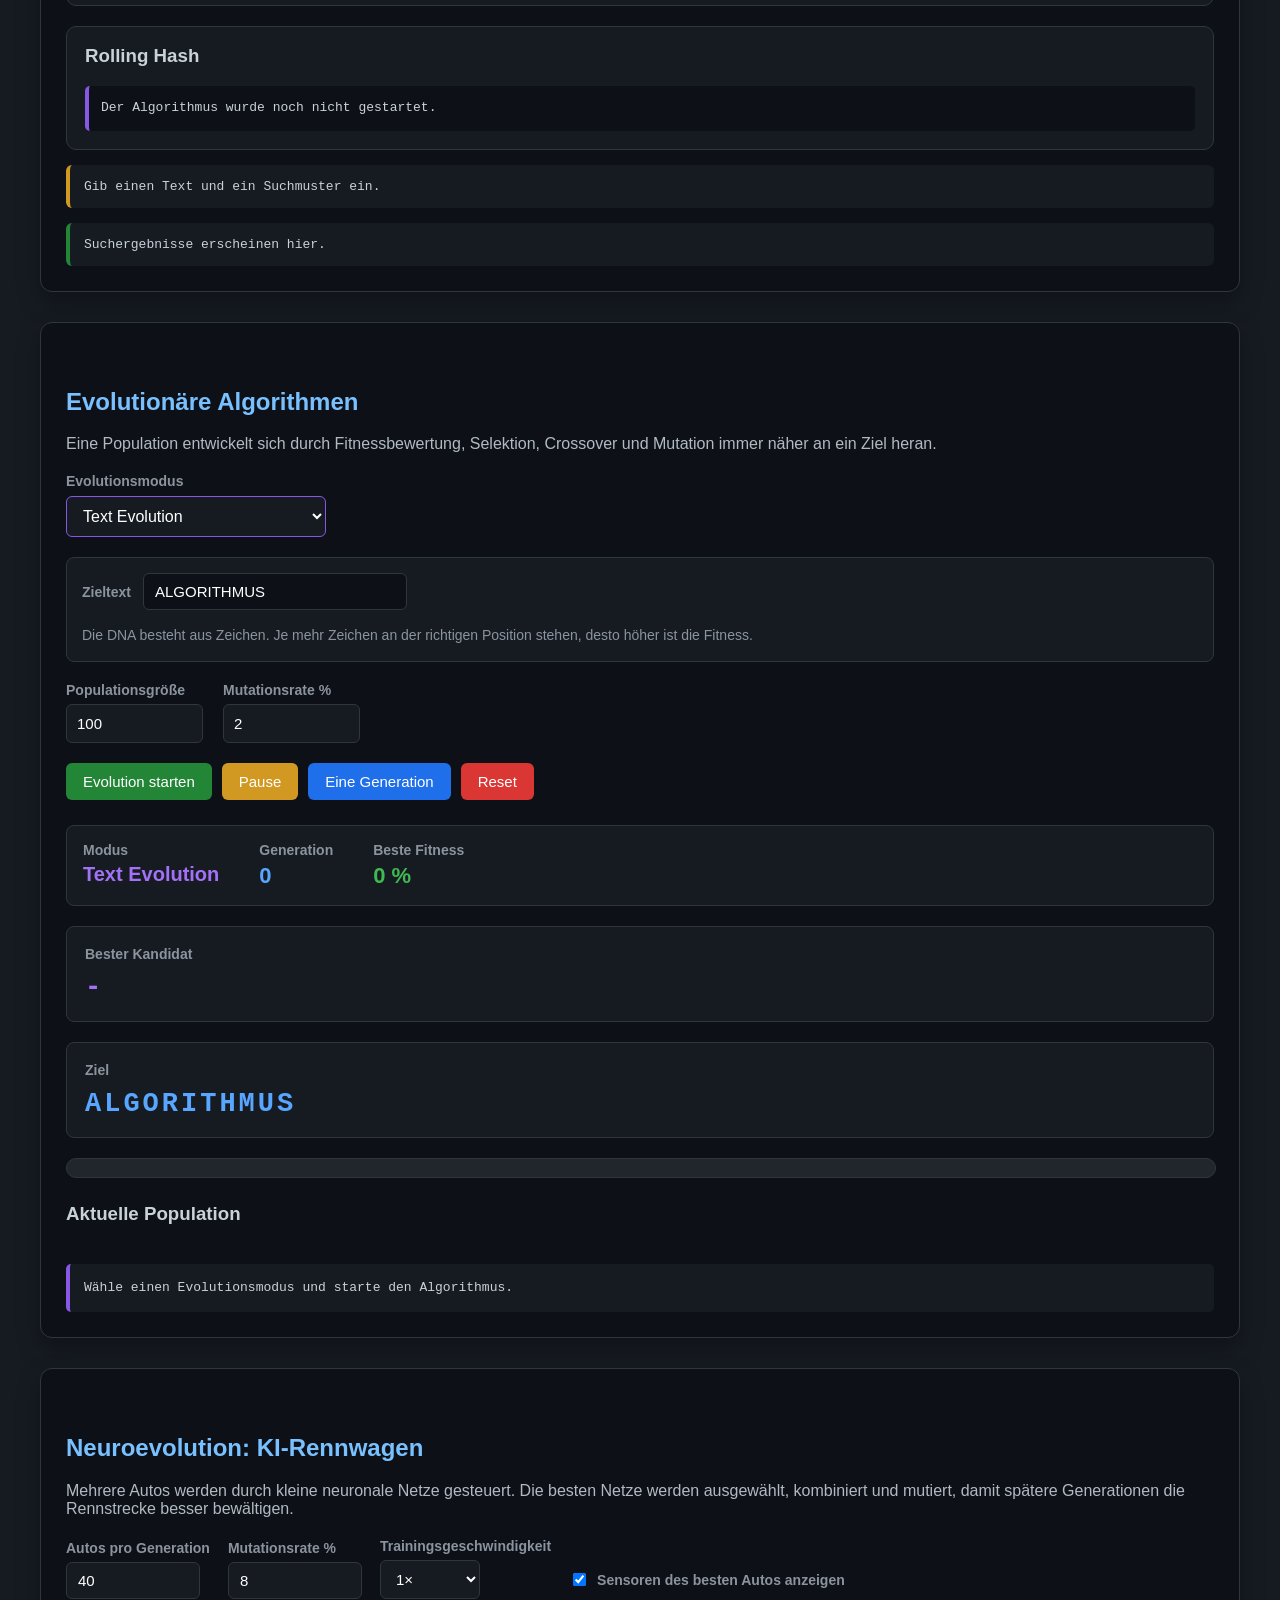
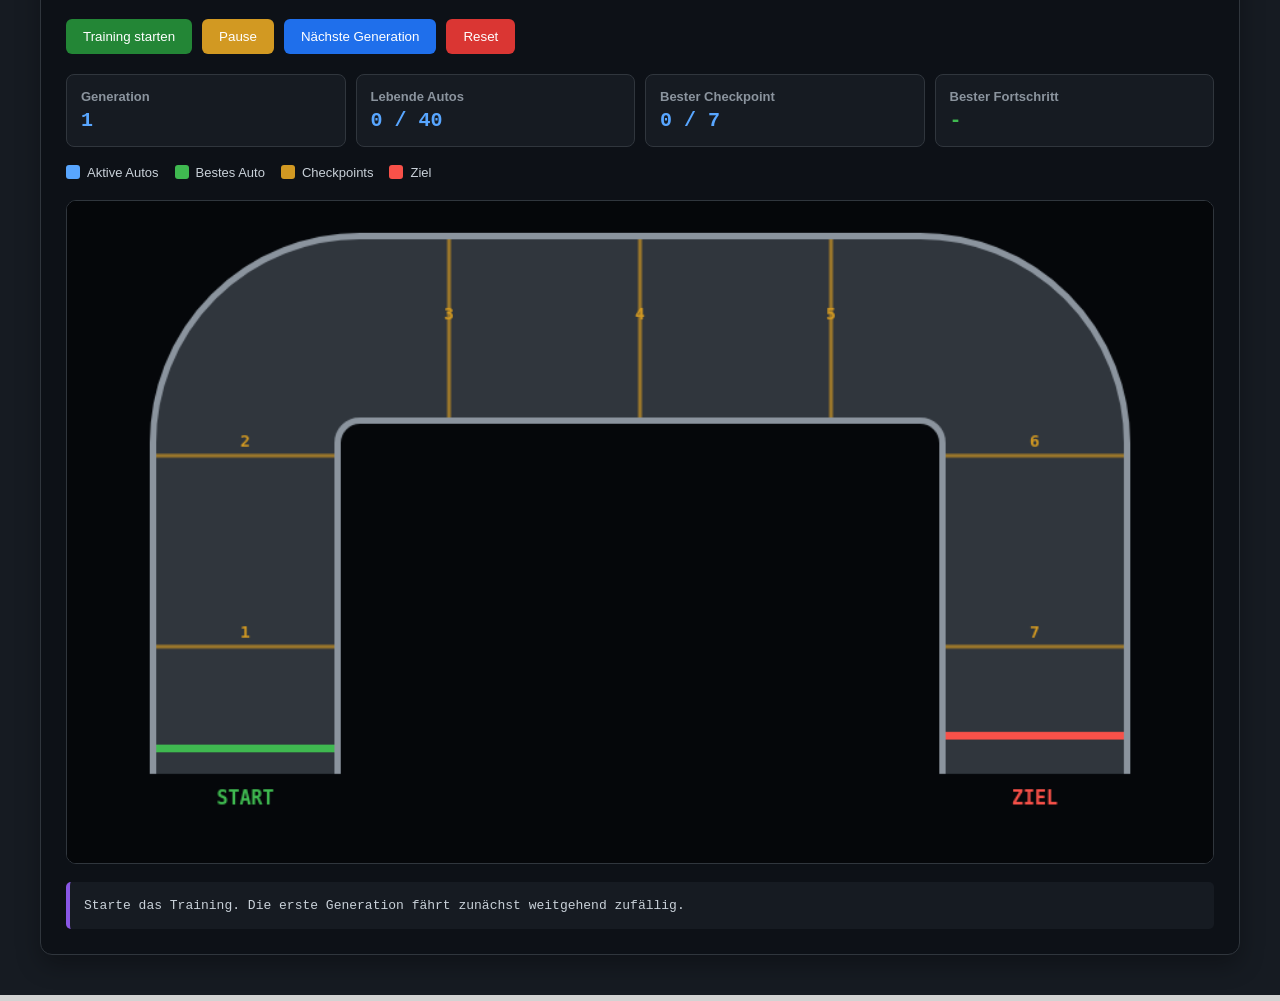
==== commit f4a2e608: "Add files via upload" ====
--- a/index.html
+++ b/index.html
@@ -1,57 +1,373 @@
 <!DOCTYPE html>
-<html>
-    <head>
-        <meta charset="UTF-8">
-        <title>Algorithm Lab</title>
-        <link rel="stylesheet" href="style.css">
-    </head>
-    <body>
-        <h1>Algorithm Lab</h1>
-        <p>Algorithmen können hier verstanden und visualisiert werden</p>
-        <section class="linear-algorithmus">
-        <h2> Linear Search</h2>
-        <p>Die Zahlen Liste kann so aussehen wie sie will, solange die gesuchte Zahl vorhanden ist finden wir sie.</p>
-        <p>Linear Search sucht von links nach recht, also so wie wir Lesen</p>
-        <input type="text" id="suchZahl" placeholder="Zahl eingeben" autocomplete="off">
-        <button id="linear-suchen">Linear Search starten</button>
-        <div class="zahlen-container">
-            <div class="zahl">8</div>
-            <div class="zahl">1</div>
-            <div class="zahl">16</div>
-            <div class="zahl">13</div>
-            <div class="zahl">3</div>
-            <div class="zahl">12</div>
-            <div class="zahl">5</div>
-            <div class="zahl">17</div>
-            <div class="zahl">4</div>
-            <div class="zahl">9</div>
-            <div class="zahl">2</div>
-            <div class="zahl">6</div>
-            <div class="zahl">10</div>
-            <div class="zahl">14</div>
-            <div class="zahl">20</div>
-            <div class="zahl">19</div>
-            <div class="zahl">7</div>
-            <div class="zahl">11</div>
-            <div class="zahl">15</div>
-            <div class="zahl">18</div>
-        </div>
-    </section>
-    <section class="binary-algorithmus">
-        <h2>Binary Search</h2>
-        <p>Die Zahlen Liste muss Sortiert sein sonst funktioniert es nicht!</p>
-        <p>Binary Search halbiert bei jedem Schritt den Suchbereich</p>
-        <input
-        type="nuber"
+<html lang="de">
+
+<head>
+    <meta charset="UTF-8">
+
+    <meta
+        name="viewport"
+        content="width=device-width, initial-scale=1.0"
+    >
+
+    <title>Algorithm Lab</title>
+
+    <link
+        rel="stylesheet"
+        href="style.css"
+    >
+</head>
+
+
+<body>
+
+<!-- ========================================
+     ALGORITHM LAB NAVIGATION
+======================================== -->
+
+<nav class="algorithmus-nav">
+
+    <div class="nav-logo">
+        ALGORITHM LAB
+    </div>
+
+
+    <div class="nav-links">
+
+
+        <!-- SEARCH -->
+
+        <div class="nav-gruppe">
+
+            <button
+                type="button"
+                class="nav-kategorie"
+            >
+                Search
+            </button>
+
+
+            <div class="nav-dropdown">
+
+                <a href="#linear-search">
+                    Linear Search
+                </a>
+
+                <a href="#binary-search">
+                    Binary Search
+                </a>
+
+                <a href="#rabin-karp">
+                    Rabin-Karp
+                </a>
+
+            </div>
+
+        </div>
+
+
+        <!-- SORT -->
+
+        <div class="nav-gruppe">
+
+            <button
+                type="button"
+                class="nav-kategorie"
+            >
+                Sort
+            </button>
+
+
+            <div class="nav-dropdown">
+
+                <a href="#bubble-sort">
+                    Bubble Sort
+                </a>
+
+                <a href="#selection-sort">
+                    Selection Sort
+                </a>
+
+                <a href="#insertion-sort">
+                    Insertion Sort
+                </a>
+
+                <a href="#merge-sort">
+                    Merge Sort
+                </a>
+
+                <a href="#quick-sort">
+                    Quick Sort
+                </a>
+
+            </div>
+
+        </div>
+
+
+        <!-- GRAPHEN -->
+
+        <div class="nav-gruppe">
+
+            <button
+                type="button"
+                class="nav-kategorie"
+            >
+                Graphen
+            </button>
+
+
+            <div class="nav-dropdown">
+
+                <a href="#bfs">
+                    BFS / DFS / Dijkstra
+                </a>
+
+                <a href="#binary-tree">
+                    Binary Search Tree
+                </a>
+
+            </div>
+
+        </div>
+
+
+        <!-- BACKTRACKING -->
+
+        <div class="nav-gruppe">
+
+            <button
+                type="button"
+                class="nav-kategorie"
+            >
+                Backtracking
+            </button>
+
+
+            <div class="nav-dropdown">
+
+                <a href="#sudoku">
+                    Sudoku
+                </a>
+
+                <a href="#n-queens">
+                    N-Queens
+                </a>
+
+            </div>
+
+        </div>
+
+
+        <!-- DATEN -->
+
+        <div class="nav-gruppe">
+
+            <button
+                type="button"
+                class="nav-kategorie"
+            >
+                Daten
+            </button>
+
+
+            <div class="nav-dropdown">
+
+                <a href="#kmeans">
+                    K-Means
+                </a>
+
+            </div>
+
+        </div>
+
+
+        <!-- CRYPTO -->
+
+        <div class="nav-gruppe">
+
+            <button
+                type="button"
+                class="nav-kategorie"
+            >
+                Crypto
+            </button>
+
+
+            <div class="nav-dropdown">
+
+                <a href="#caesar">
+                    Caesar
+                </a>
+
+                <a href="#vigenere">
+                    Vigenère
+                </a>
+
+                <a href="#xor">
+                    XOR
+                </a>
+
+                <a href="#rail-fence">
+                    Rail Fence
+                </a>
+
+                <a href="#playfair">
+                    Playfair
+                </a>
+
+                <a href="#aes">
+                    AES-128
+                </a>
+
+                <a href="#aes-decrypt">
+                    AES Decryption
+                </a>
+
+            </div>
+
+        </div>
+
+
+        <!-- AI -->
+
+        <div class="nav-gruppe">
+
+            <button
+                type="button"
+                class="nav-kategorie"
+            >
+                AI
+            </button>
+
+
+            <div class="nav-dropdown">
+
+                <a href="#genetic">
+                    Genetic Algorithm
+                </a>
+
+                <a href="#neuroevolution">
+                    Neuroevolution
+                </a>
+
+            </div>
+
+        </div>
+
+    </div>
+
+</nav>
+
+
+<!-- ========================================
+     HAUPTBEREICH
+======================================== -->
+
+<h1>Algorithm Lab</h1>
+
+<p>
+    Algorithmen können hier verstanden und visualisiert werden
+</p>
+
+
+<!-- ========================================
+     LINEAR SEARCH
+======================================== -->
+
+<section
+    class="linear-algorithmus"
+    id="linear-search"
+>
+
+    <h2>Linear Search</h2>
+
+    <p>
+        Die Zahlen Liste kann so aussehen wie sie will,
+        solange die gesuchte Zahl vorhanden ist finden wir sie.
+    </p>
+
+    <p>
+        Linear Search sucht von links nach rechts,
+        also so wie wir lesen.
+    </p>
+
+    <input
+        type="text"
+        id="suchZahl"
+        placeholder="Zahl eingeben"
+        autocomplete="off"
+    >
+
+    <button id="linear-suchen">
+        Linear Search starten
+    </button>
+
+
+    <div class="zahlen-container">
+
+        <div class="zahl">8</div>
+        <div class="zahl">1</div>
+        <div class="zahl">16</div>
+        <div class="zahl">13</div>
+        <div class="zahl">3</div>
+        <div class="zahl">12</div>
+        <div class="zahl">5</div>
+        <div class="zahl">17</div>
+        <div class="zahl">4</div>
+        <div class="zahl">9</div>
+        <div class="zahl">2</div>
+        <div class="zahl">6</div>
+        <div class="zahl">10</div>
+        <div class="zahl">14</div>
+        <div class="zahl">20</div>
+        <div class="zahl">19</div>
+        <div class="zahl">7</div>
+        <div class="zahl">11</div>
+        <div class="zahl">15</div>
+        <div class="zahl">18</div>
+
+    </div>
+
+</section>
+
+
+<!-- ========================================
+     BINARY SEARCH
+======================================== -->
+
+<section
+    class="binary-algorithmus"
+    id="binary-search"
+>
+
+    <h2>Binary Search</h2>
+
+    <p>
+        Die Zahlen Liste muss sortiert sein,
+        sonst funktioniert es nicht!
+    </p>
+
+    <p>
+        Binary Search halbiert bei jedem Schritt
+        den Suchbereich.
+    </p>
+
+
+    <input
+        type="number"
         id="binarySuchZahl"
         placeholder="Zahl eingeben"
         min="1"
         max="20"
-        >
-        <button id="binary-suchen">
-            Binary Search starten
-        </button>
-        <div class="binary-container">
+    >
+
+    <button id="binary-suchen">
+        Binary Search starten
+    </button>
+
+
+    <div class="binary-container">
+
         <div class="binary-zahl">1</div>
         <div class="binary-zahl">2</div>
         <div class="binary-zahl">3</div>
@@ -72,102 +388,184 @@
         <div class="binary-zahl">18</div>
         <div class="binary-zahl">19</div>
         <div class="binary-zahl">20</div>
-        </div>
-    </section>
-    <section class="bubble-sort-algorithmus">
-        <h2>Bubble Sort</h2>
-        <p>Der Bubble Sort ist ein Sortieralgorithmus,
-             der immer zwei benachbarte Zahlen vergleicht und ihre Plätze tauscht,
-             wenn die linke Zahl größer als die rechte Zahl ist.</p>
-             <button id="bubble-start">Bubble Sort starten</button>
-             <div class="bubble-container">
-                <div class="bubble-zahl">15</div>
-                <div class="bubble-zahl">3</div>
-                <div class="bubble-zahl">20</div>
-                <div class="bubble-zahl">8</div>
-                <div class="bubble-zahl">1</div>
-                <div class="bubble-zahl">17</div>
-                <div class="bubble-zahl">4</div>
-                <div class="bubble-zahl">13</div>
-                <div class="bubble-zahl">12</div>
-                <div class="bubble-zahl">9</div>
-                <div class="bubble-zahl">6</div>
-                <div class="bubble-zahl">10</div>
-                <div class="bubble-zahl">7</div>
-                <div class="bubble-zahl">11</div>
-                <div class="bubble-zahl">2</div>
-                <div class="bubble-zahl">5</div>
-                <div class="bubble-zahl">14</div>
-                <div class="bubble-zahl">18</div>
-                <div class="bubble-zahl">19</div>
-                <div class="bubble-zahl">16</div>
-             </div>
-    </section>
-    <section class="selection-sort-algorithmus">
-        <h2> Selection Sort</h2>
-        <p> Wählt einen Wert aus und bringt ihn an die richtige stelle</p>
-        <button id="selection-start">Selection Sort starten</button>
-        <div class="selection-container">
-            <div class="selection-zahl">3</div>
-            <div class="selection-zahl">7</div>
-            <div class="selection-zahl">19</div>
-            <div class="selection-zahl">4</div>
-            <div class="selection-zahl">16</div>
-            <div class="selection-zahl">12</div>
-            <div class="selection-zahl">9</div>
-            <div class="selection-zahl">18</div>
-            <div class="selection-zahl">5</div>
-            <div class="selection-zahl">2</div>
-            <div class="selection-zahl">10</div>
-            <div class="selection-zahl">14</div>
-            <div class="selection-zahl">20</div>
-            <div class="selection-zahl">13</div>
-            <div class="selection-zahl">8</div>
-            <div class="selection-zahl">15</div>
-            <div class="selection-zahl">6</div>
-            <div class="selection-zahl">17</div>
-            <div class="selection-zahl">11</div>
-            <div class="selection-zahl">1</div>
-        </div>
-    </section>
-    <section class="insertion-sort-algorithmus">
-        <h2> Insertion Sort</h2>
-        <p>Whält eine beliebige Zahl aus nimmt sie als sortiert, dann sortiert es alle anderen zahlen nach dieser einen Zahl.</p>
-        <button id="insertion-start">Insertion Sort starten</button>
-        <div class="insertion-container">
-            <div class="insertion-zahl">3</div>
-            <div class="insertion-zahl">10</div>
-            <div class="insertion-zahl">14</div>
-            <div class="insertion-zahl">1</div>
-            <div class="insertion-zahl">18</div>
-            <div class="insertion-zahl">13</div>
-            <div class="insertion-zahl">2</div>
-            <div class="insertion-zahl">9</div>
-            <div class="insertion-zahl">17</div>
-            <div class="insertion-zahl">5</div>
-            <div class="insertion-zahl">12</div>
-            <div class="insertion-zahl">8</div>
-            <div class="insertion-zahl">16</div>
-            <div class="insertion-zahl">4</div>
-            <div class="insertion-zahl">19</div>
-            <div class="insertion-zahl">11</div>
-            <div class="insertion-zahl">7</div>
-            <div class="insertion-zahl">15</div>
-            <div class="insertion-zahl">20</div>
-            <div class="insertion-zahl">6</div>
-        </div>
-    </section>
-    <section class="merge-sort-algorithmus">
+
+    </div>
+
+</section>
+
+
+<!-- ========================================
+     BUBBLE SORT
+======================================== -->
+
+<section
+    class="bubble-sort-algorithmus"
+    id="bubble-sort"
+>
+
+    <h2>Bubble Sort</h2>
+
+    <p>
+        Der Bubble Sort ist ein Sortieralgorithmus,
+        der immer zwei benachbarte Zahlen vergleicht
+        und ihre Plätze tauscht, wenn die linke Zahl
+        größer als die rechte Zahl ist.
+    </p>
+
+    <button id="bubble-start">
+        Bubble Sort starten
+    </button>
+
+
+    <div class="bubble-container">
+
+        <div class="bubble-zahl">15</div>
+        <div class="bubble-zahl">3</div>
+        <div class="bubble-zahl">20</div>
+        <div class="bubble-zahl">8</div>
+        <div class="bubble-zahl">1</div>
+        <div class="bubble-zahl">17</div>
+        <div class="bubble-zahl">4</div>
+        <div class="bubble-zahl">13</div>
+        <div class="bubble-zahl">12</div>
+        <div class="bubble-zahl">9</div>
+        <div class="bubble-zahl">6</div>
+        <div class="bubble-zahl">10</div>
+        <div class="bubble-zahl">7</div>
+        <div class="bubble-zahl">11</div>
+        <div class="bubble-zahl">2</div>
+        <div class="bubble-zahl">5</div>
+        <div class="bubble-zahl">14</div>
+        <div class="bubble-zahl">18</div>
+        <div class="bubble-zahl">19</div>
+        <div class="bubble-zahl">16</div>
+
+    </div>
+
+</section>
+
+
+<!-- ========================================
+     SELECTION SORT
+======================================== -->
+
+<section
+    class="selection-sort-algorithmus"
+    id="selection-sort"
+>
+
+    <h2>Selection Sort</h2>
+
+    <p>
+        Wählt einen Wert aus und bringt ihn
+        an die richtige Stelle.
+    </p>
+
+    <button id="selection-start">
+        Selection Sort starten
+    </button>
+
+
+    <div class="selection-container">
+
+        <div class="selection-zahl">3</div>
+        <div class="selection-zahl">7</div>
+        <div class="selection-zahl">19</div>
+        <div class="selection-zahl">4</div>
+        <div class="selection-zahl">16</div>
+        <div class="selection-zahl">12</div>
+        <div class="selection-zahl">9</div>
+        <div class="selection-zahl">18</div>
+        <div class="selection-zahl">5</div>
+        <div class="selection-zahl">2</div>
+        <div class="selection-zahl">10</div>
+        <div class="selection-zahl">14</div>
+        <div class="selection-zahl">20</div>
+        <div class="selection-zahl">13</div>
+        <div class="selection-zahl">8</div>
+        <div class="selection-zahl">15</div>
+        <div class="selection-zahl">6</div>
+        <div class="selection-zahl">17</div>
+        <div class="selection-zahl">11</div>
+        <div class="selection-zahl">1</div>
+
+    </div>
+
+</section>
+
+
+<!-- ========================================
+     INSERTION SORT
+======================================== -->
+
+<section
+    class="insertion-sort-algorithmus"
+    id="insertion-sort"
+>
+
+    <h2>Insertion Sort</h2>
+
+    <p>
+        Wählt eine Zahl aus und fügt die folgenden
+        Werte schrittweise an der richtigen Position ein.
+    </p>
+
+    <button id="insertion-start">
+        Insertion Sort starten
+    </button>
+
+
+    <div class="insertion-container">
+
+        <div class="insertion-zahl">3</div>
+        <div class="insertion-zahl">10</div>
+        <div class="insertion-zahl">14</div>
+        <div class="insertion-zahl">1</div>
+        <div class="insertion-zahl">18</div>
+        <div class="insertion-zahl">13</div>
+        <div class="insertion-zahl">2</div>
+        <div class="insertion-zahl">9</div>
+        <div class="insertion-zahl">17</div>
+        <div class="insertion-zahl">5</div>
+        <div class="insertion-zahl">12</div>
+        <div class="insertion-zahl">8</div>
+        <div class="insertion-zahl">16</div>
+        <div class="insertion-zahl">4</div>
+        <div class="insertion-zahl">19</div>
+        <div class="insertion-zahl">11</div>
+        <div class="insertion-zahl">7</div>
+        <div class="insertion-zahl">15</div>
+        <div class="insertion-zahl">20</div>
+        <div class="insertion-zahl">6</div>
+
+    </div>
+
+</section>
+
+
+<!-- ========================================
+     MERGE SORT
+======================================== -->
+
+<section
+    class="merge-sort-algorithmus"
+    id="merge-sort"
+>
+
     <h2>Merge Sort</h2>
 
     <p>
-        Teilt die Zahlen immer wieder in kleinere Bereiche und
-        führt diese anschließend sortiert zusammen.
+        Teilt die Zahlen immer wieder in kleinere Bereiche
+        und führt diese anschließend sortiert zusammen.
     </p>
 
-    <button id="merge-start">Merge Sort starten</button>
+    <button id="merge-start">
+        Merge Sort starten
+    </button>
+
 
     <div class="merge-container">
+
         <div class="merge-zahl">12</div>
         <div class="merge-zahl">4</div>
         <div class="merge-zahl">17</div>
@@ -188,19 +586,35 @@
         <div class="merge-zahl">13</div>
         <div class="merge-zahl">19</div>
         <div class="merge-zahl">10</div>
-    </div>
+
+    </div>
+
 </section>
-<section class="quick-sort-algorithmus">
+
+
+<!-- ========================================
+     QUICK SORT
+======================================== -->
+
+<section
+    class="quick-sort-algorithmus"
+    id="quick-sort"
+>
+
     <h2>Quick Sort</h2>
 
     <p>
-        Wählt einen Pivot und teilt die Zahlen in kleinere
-        und größere Werte auf.
+        Wählt einen Pivot und teilt die Zahlen
+        in kleinere und größere Werte auf.
     </p>
 
-    <button id="quick-start">Quick Sort starten</button>
+    <button id="quick-start">
+        Quick Sort starten
+    </button>
+
 
     <div class="quick-container">
+
         <div class="quick-zahl">14</div>
         <div class="quick-zahl">3</div>
         <div class="quick-zahl">18</div>
@@ -221,24 +635,63 @@
         <div class="quick-zahl">8</div>
         <div class="quick-zahl">12</div>
         <div class="quick-zahl">15</div>
-    </div>
+
+    </div>
+
 </section>
-<section class="bfs-algorithmus">
-    <h2>Breadth-First Search</h2>
+
+
+<!-- ========================================
+     BFS / DFS / DIJKSTRA
+======================================== -->
+
+<section
+    class="bfs-algorithmus"
+    id="bfs"
+>
+
+    <h2>
+        Breadth-First Search
+    </h2>
 
     <p>
-        BFS durchsucht ein Feld schichtweise und kann den kürzesten Weg finden.
+        BFS durchsucht ein Feld schichtweise
+        und kann den kürzesten Weg finden.
     </p>
 
-    <button id="bfs-start">BFS starten</button> 
-    <button id="dfs-start">DFS starten</button>
-    <button id="dijkstra-start">Dijkstra starten</button>
-    <button id="terrain-modus">Gelände-Modus</button>
-    <button id="bfs-reset">Zurücksetzen</button>
+    <button id="bfs-start">
+        BFS starten
+    </button>
+
+    <button id="dfs-start">
+        DFS starten
+    </button>
+
+    <button id="dijkstra-start">
+        Dijkstra starten
+    </button>
+
+    <button id="terrain-modus">
+        Gelände-Modus
+    </button>
+
+    <button id="bfs-reset">
+        Zurücksetzen
+    </button>
 
     <div id="bfs-grid"></div>
+
 </section>
-<section class="baum-algorithmus">
+
+
+<!-- ========================================
+     BINÄRER SUCHBAUM
+======================================== -->
+
+<section
+    class="baum-algorithmus"
+    id="binary-tree"
+>
 
     <h2>Binärer Suchbaum</h2>
 
@@ -268,27 +721,327 @@
     <div id="baum-container"></div>
 
 </section>
-<section class="sudoku-algorithmus">
-
-    <h2>Sudoku Backtracking</h2>
-
-    <p>
-        Der Algorithmus probiert Zahlen aus und geht zurück,
-        wenn eine Zahl zu keiner gültigen Lösung führt.
-    </p>
-
-    <button id="sudoku-start">
-        Sudoku lösen
-    </button>
-
-    <button id="sudoku-reset">
-        Zurücksetzen
-    </button>
-
-    <div id="sudoku-grid"></div>
+
+
+<!-- ========================================
+     SUDOKU
+======================================== -->
+
+<section
+    <!-- ========================================
+     SUDOKU-BEREICH
+======================================== -->
+
+<div class="sudoku-bereich" id="sudoku">
+
+
+    <!-- ====================================
+         BESTEHENDER BACKTRACKING-VISUALIZER
+    ===================================== -->
+
+    <section class="sudoku-algorithmus">
+
+        <h2>
+            Sudoku Backtracking
+        </h2>
+
+        <p>
+            Der Algorithmus probiert Zahlen aus und geht zurück,
+            wenn eine Zahl zu keiner gültigen Lösung führt.
+        </p>
+
+        <button id="sudoku-start">
+            Sudoku lösen
+        </button>
+
+        <button id="sudoku-reset">
+            Zurücksetzen
+        </button>
+
+        <div id="sudoku-grid"></div>
+
+    </section>
+
+
+    <!-- ====================================
+         SPIELBARES SUDOKU
+    ===================================== -->
+
+    <section
+        class="sudoku-spiel"
+        id="sudoku-spiel"
+    >
+
+        <div class="sudoku-spiel-header">
+
+            <div>
+
+                <h2>
+                    Sudoku spielen
+                </h2>
+
+                <p>
+                    Löse das Sudoku selbst. Jede Zahl von 1 bis 9
+                    darf in jeder Zeile, Spalte und jedem 3×3-Block
+                    nur einmal vorkommen.
+                </p>
+
+            </div>
+
+
+            <div class="sudoku-spiel-schwierigkeit">
+
+                <label for="sudoku-spiel-level">
+                    Schwierigkeit
+                </label>
+
+                <select id="sudoku-spiel-level">
+
+                    <option value="leicht">
+                        Leicht
+                    </option>
+
+                    <option value="mittel">
+                        Mittel
+                    </option>
+
+                    <option value="schwer">
+                        Schwer
+                    </option>
+
+                </select>
+
+            </div>
+
+        </div>
+
+
+        <!-- =================================
+             STEUERUNG
+        ================================== -->
+
+        <div class="sudoku-spiel-buttons">
+
+            <button id="sudoku-spiel-neu">
+                Neues Spiel
+            </button>
+
+            <button id="sudoku-spiel-pruefen">
+                Prüfen
+            </button>
+
+            <button id="sudoku-spiel-hinweis">
+                Hinweis
+            </button>
+
+            <button id="sudoku-spiel-leeren">
+                Eigene Eingaben löschen
+            </button>
+
+        </div>
+
+
+        <!-- =================================
+             STATUS
+        ================================== -->
+
+        <div class="sudoku-spiel-status">
+
+            <div>
+
+                <span>
+                    Schwierigkeit
+                </span>
+
+                <strong id="sudoku-spiel-level-anzeige">
+                    Leicht
+                </strong>
+
+            </div>
+
+
+            <div>
+
+                <span>
+                    Zeit
+                </span>
+
+                <strong id="sudoku-spiel-zeit">
+                    00:00
+                </strong>
+
+            </div>
+
+
+            <div>
+
+                <span>
+                    Fehler
+                </span>
+
+                <strong id="sudoku-spiel-fehler">
+                    0
+                </strong>
+
+            </div>
+
+
+            <div>
+
+                <span>
+                    Hinweise
+                </span>
+
+                <strong id="sudoku-spiel-hinweise">
+                    0 / 3
+                </strong>
+
+            </div>
+
+
+            <div>
+
+                <span>
+                    Fortschritt
+                </span>
+
+                <strong id="sudoku-spiel-fortschritt">
+                    0 / 81
+                </strong>
+
+            </div>
+
+        </div>
+
+
+        <!-- =================================
+             SPIELFELD
+        ================================== -->
+
+        <div class="sudoku-spiel-rahmen">
+
+            <div id="sudoku-spiel-grid"></div>
+
+        </div>
+
+
+        <!-- =================================
+             ZAHLENAUSWAHL
+        ================================== -->
+
+        <div class="sudoku-spiel-zahlen">
+
+            <button data-zahl="1">1</button>
+            <button data-zahl="2">2</button>
+            <button data-zahl="3">3</button>
+            <button data-zahl="4">4</button>
+            <button data-zahl="5">5</button>
+            <button data-zahl="6">6</button>
+            <button data-zahl="7">7</button>
+            <button data-zahl="8">8</button>
+            <button data-zahl="9">9</button>
+
+            <button
+                id="sudoku-spiel-radierer"
+                class="sudoku-radierer"
+                type="button"
+            >
+                Löschen
+            </button>
+
+        </div>
+
+
+        <!-- =================================
+             INFORMATION
+        ================================== -->
+
+        <div id="sudoku-spiel-info">
+            Wähle ein freies Feld und trage eine Zahl von 1 bis 9 ein.
+        </div>
+
+
+        <!-- =================================
+             GEWINNANZEIGE
+        ================================== -->
+
+        <div
+            id="sudoku-spiel-gewonnen"
+            class="sudoku-spiel-gewonnen versteckt"
+        >
+
+            <span>
+                SUDOKU ABGESCHLOSSEN
+            </span>
+
+            <h3>
+                Sudoku gelöst!
+            </h3>
+
+            <div class="sudoku-gewinn-statistik">
+
+                <div>
+
+                    <span>
+                        Zeit
+                    </span>
+
+                    <strong id="sudoku-gewinn-zeit">
+                        00:00
+                    </strong>
+
+                </div>
+
+
+                <div>
+
+                    <span>
+                        Fehler
+                    </span>
+
+                    <strong id="sudoku-gewinn-fehler">
+                        0
+                    </strong>
+
+                </div>
+
+
+                <div>
+
+                    <span>
+                        Hinweise
+                    </span>
+
+                    <strong id="sudoku-gewinn-hinweise">
+                        0
+                    </strong>
+
+                </div>
+
+            </div>
+
+
+            <button id="sudoku-gewinn-neu">
+                Neues Sudoku
+            </button>
+
+        </div>
+
+    </section>
+
+</div>
 
 </section>
-<section class="queens-algorithmus">
+
+
+<!-- ========================================
+     N-QUEENS
+======================================== -->
+
+<section
+    class="queens-algorithmus"
+    id="n-queens"
+>
 
     <h2>N-Queens Backtracking</h2>
 
@@ -308,7 +1061,16 @@
     <div id="queens-grid"></div>
 
 </section>
-<section class="kmeans-algorithmus">
+
+
+<!-- ========================================
+     K-MEANS
+======================================== -->
+
+<section
+    class="kmeans-algorithmus"
+    id="kmeans"
+>
 
     <h2>K-Means Clustering</h2>
 
@@ -317,7 +1079,9 @@
         in verschiedene Gruppen ein.
     </p>
 
-    <label for="kmeans-k">Cluster:</label>
+    <label for="kmeans-k">
+        Cluster:
+    </label>
 
     <select id="kmeans-k">
         <option value="2">2</option>
@@ -341,7 +1105,16 @@
     <div id="kmeans-flaeche"></div>
 
 </section>
-<section class="caesar-algorithmus">
+
+
+<!-- ========================================
+     CAESAR
+======================================== -->
+
+<section
+    class="caesar-algorithmus"
+    id="caesar"
+>
 
     <h2>Caesar-Chiffre</h2>
 
@@ -383,7 +1156,16 @@
     <div id="caesar-ausgabe"></div>
 
 </section>
-<section class="vigenere-algorithmus">
+
+
+<!-- ========================================
+     VIGENERE
+======================================== -->
+
+<section
+    class="vigenere-algorithmus"
+    id="vigenere"
+>
 
     <h2>Vigenère-Chiffre</h2>
 
@@ -391,6 +1173,7 @@
         Die Vigenère-Chiffre verwendet ein Schlüsselwort,
         um jeden Buchstaben unterschiedlich zu verschieben.
     </p>
+
 
     <div class="vigenere-eingaben">
 
@@ -408,6 +1191,7 @@
 
     </div>
 
+
     <div class="vigenere-buttons">
 
         <button id="vigenere-verschluesseln">
@@ -428,18 +1212,35 @@
     <div id="vigenere-visualisierung">
 
         <div class="vigenere-zeile">
-            <span class="vigenere-label">Text</span>
+
+            <span class="vigenere-label">
+                Text
+            </span>
+
             <div id="vigenere-text-zeile"></div>
-        </div>
+
+        </div>
+
 
         <div class="vigenere-zeile">
-            <span class="vigenere-label">Schlüssel</span>
+
+            <span class="vigenere-label">
+                Schlüssel
+            </span>
+
             <div id="vigenere-key-zeile"></div>
-        </div>
+
+        </div>
+
 
         <div class="vigenere-zeile">
-            <span class="vigenere-label">Ergebnis</span>
+
+            <span class="vigenere-label">
+                Ergebnis
+            </span>
+
             <div id="vigenere-ergebnis-zeile"></div>
+
         </div>
 
     </div>
@@ -450,7 +1251,16 @@
     </div>
 
 </section>
-<section class="xor-algorithmus">
+
+
+<!-- ========================================
+     XOR
+======================================== -->
+
+<section
+    class="xor-algorithmus"
+    id="xor"
+>
 
     <h2>XOR-Verschlüsselung</h2>
 
@@ -459,6 +1269,7 @@
         eines Schlüssels. Derselbe Schlüssel kann zum Ver- und
         Entschlüsseln verwendet werden.
     </p>
+
 
     <div class="xor-eingaben">
 
@@ -479,6 +1290,7 @@
 
     </div>
 
+
     <div class="xor-buttons">
 
         <button id="xor-verschluesseln">
@@ -495,38 +1307,81 @@
 
     </div>
 
+
     <div id="xor-visualisierung">
 
         <div class="xor-zeile">
-            <span class="xor-label">Zeichen:</span>
-            <span id="xor-zeichen">-</span>
-        </div>
+
+            <span class="xor-label">
+                Zeichen:
+            </span>
+
+            <span id="xor-zeichen">
+                -
+            </span>
+
+        </div>
+
 
         <div class="xor-zeile">
-            <span class="xor-label">Zeichen binär:</span>
-            <span id="xor-text-binaer">00000000</span>
-        </div>
+
+            <span class="xor-label">
+                Zeichen binär:
+            </span>
+
+            <span id="xor-text-binaer">
+                00000000
+            </span>
+
+        </div>
+
 
         <div class="xor-zeile">
-            <span class="xor-label">Schlüssel:</span>
-            <span id="xor-key-binaer">00000000</span>
-        </div>
+
+            <span class="xor-label">
+                Schlüssel:
+            </span>
+
+            <span id="xor-key-binaer">
+                00000000
+            </span>
+
+        </div>
+
 
         <div class="xor-trennlinie"></div>
 
+
         <div class="xor-zeile xor-ergebnis">
-            <span class="xor-label">XOR:</span>
-            <span id="xor-ergebnis-binaer">00000000</span>
-        </div>
-
-    </div>
+
+            <span class="xor-label">
+                XOR:
+            </span>
+
+            <span id="xor-ergebnis-binaer">
+                00000000
+            </span>
+
+        </div>
+
+    </div>
+
 
     <div id="xor-ausgabe">
         Ergebnis erscheint hier.
     </div>
 
 </section>
-<section class="rail-algorithmus">
+
+
+<!-- ========================================
+     RAIL FENCE
+======================================== -->
+
+<section
+    class="rail-algorithmus"
+    id="rail-fence"
+>
 
     <h2>Rail-Fence-Chiffre</h2>
 
@@ -536,6 +1391,7 @@
         zeilenweise aus.
     </p>
 
+
     <div class="rail-eingaben">
 
         <input
@@ -544,7 +1400,9 @@
             placeholder="Text eingeben"
         >
 
-        <label for="rail-anzahl">Schienen:</label>
+        <label for="rail-anzahl">
+            Schienen:
+        </label>
 
         <input
             type="number"
@@ -556,6 +1414,7 @@
 
     </div>
 
+
     <div class="rail-buttons">
 
         <button id="rail-verschluesseln">
@@ -572,14 +1431,25 @@
 
     </div>
 
+
     <div id="rail-visualisierung"></div>
+
 
     <div id="rail-ausgabe">
         Ergebnis erscheint hier.
     </div>
 
 </section>
-<section class="playfair-algorithmus">
+
+
+<!-- ========================================
+     PLAYFAIR
+======================================== -->
+
+<section
+    class="playfair-algorithmus"
+    id="playfair"
+>
 
     <h2>Playfair-Chiffre</h2>
 
@@ -589,6 +1459,7 @@
         sich dabei ein gemeinsames Feld.
     </p>
 
+
     <div class="playfair-eingaben">
 
         <input
@@ -605,6 +1476,7 @@
 
     </div>
 
+
     <div class="playfair-buttons">
 
         <button id="playfair-verschluesseln">
@@ -621,19 +1493,26 @@
 
     </div>
 
+
     <div class="playfair-arbeitsbereich">
 
         <div class="playfair-matrix-bereich">
 
-            <h3>Schlüsselmatrix</h3>
+            <h3>
+                Schlüsselmatrix
+            </h3>
 
             <div id="playfair-matrix"></div>
 
         </div>
 
+
         <div class="playfair-paar-bereich">
 
-            <h3>Aktuelles Buchstabenpaar</h3>
+            <h3>
+                Aktuelles Buchstabenpaar
+            </h3>
+
 
             <div id="playfair-aktuelles-paar">
 
@@ -657,6 +1536,7 @@
 
             </div>
 
+
             <div id="playfair-regel">
                 Gib Text und Schlüsselwort ein.
             </div>
@@ -665,6 +1545,7 @@
 
     </div>
 
+
     <div class="playfair-zeile">
 
         <span class="playfair-label">
@@ -675,6 +1556,7 @@
 
     </div>
 
+
     <div class="playfair-zeile">
 
         <span class="playfair-label">
@@ -685,12 +1567,22 @@
 
     </div>
 
+
     <div id="playfair-ausgabe">
         Ergebnis erscheint hier.
     </div>
 
 </section>
-<section class="aes-algorithmus">
+
+
+<!-- ========================================
+     AES-128
+======================================== -->
+
+<section
+    class="aes-algorithmus"
+    id="aes"
+>
 
     <h2>AES-128 Visualizer</h2>
 
@@ -699,9 +1591,11 @@
         4 × 4-State-Matrix. Der Visualizer zeigt alle zehn Runden.
     </p>
 
+
     <div class="aes-eingaben">
 
         <div class="aes-eingabe-gruppe">
+
             <label for="aes-text">
                 Klartext, genau 16 ASCII-Zeichen
             </label>
@@ -712,9 +1606,12 @@
                 maxlength="16"
                 value="Hallo AES Welt!!"
             >
-        </div>
+
+        </div>
+
 
         <div class="aes-eingabe-gruppe">
+
             <label for="aes-key">
                 Schlüssel, genau 16 ASCII-Zeichen
             </label>
@@ -725,9 +1622,11 @@
                 maxlength="16"
                 value="GeheimerKey12345"
             >
-        </div>
-
-    </div>
+
+        </div>
+
+    </div>
+
 
     <div class="aes-buttons">
 
@@ -749,19 +1648,36 @@
 
     </div>
 
+
     <div class="aes-status-bereich">
 
         <div>
-            <span class="aes-status-label">Runde:</span>
-            <span id="aes-runde">-</span>
-        </div>
+
+            <span class="aes-status-label">
+                Runde:
+            </span>
+
+            <span id="aes-runde">
+                -
+            </span>
+
+        </div>
+
 
         <div>
-            <span class="aes-status-label">Operation:</span>
-            <span id="aes-operation">Noch nicht gestartet</span>
-        </div>
-
-    </div>
+
+            <span class="aes-status-label">
+                Operation:
+            </span>
+
+            <span id="aes-operation">
+                Noch nicht gestartet
+            </span>
+
+        </div>
+
+    </div>
+
 
     <div class="aes-arbeitsbereich">
 
@@ -773,9 +1689,12 @@
 
         </div>
 
+
         <div class="aes-matrix-bereich">
 
-            <h3>Aktueller Rundenschlüssel</h3>
+            <h3>
+                Aktueller Rundenschlüssel
+            </h3>
 
             <div id="aes-key-matrix"></div>
 
@@ -783,13 +1702,17 @@
 
     </div>
 
+
     <div class="aes-byte-information">
 
-        <h3>Aktueller Zustand als Bytes</h3>
+        <h3>
+            Aktueller Zustand als Bytes
+        </h3>
 
         <div id="aes-byte-zeile"></div>
 
     </div>
+
 
     <div class="aes-erklaerung">
 
@@ -798,17 +1721,28 @@
         </h3>
 
         <p id="aes-schritt-text">
-            Gib einen 16 Zeichen langen Klartext und Schlüssel ein.
+            Gib einen 16 Zeichen langen Klartext
+            und Schlüssel ein.
         </p>
 
     </div>
+
 
     <div id="aes-ausgabe">
         Verschlüsseltes Ergebnis erscheint hier.
     </div>
 
 </section>
-<section class="aes-decrypt-algorithmus">
+
+
+<!-- ========================================
+     AES DECRYPT
+======================================== -->
+
+<section
+    class="aes-decrypt-algorithmus"
+    id="aes-decrypt"
+>
 
     <h2>AES-128 Entschlüsseler</h2>
 
@@ -818,6 +1752,7 @@
         Rundenreihenfolge visualisiert.
     </p>
 
+
     <div class="aes-decrypt-eingaben">
 
         <div class="aes-decrypt-eingabe-gruppe">
@@ -833,6 +1768,7 @@
             >
 
         </div>
+
 
         <div class="aes-decrypt-eingabe-gruppe">
 
@@ -851,6 +1787,7 @@
 
     </div>
 
+
     <div class="aes-decrypt-buttons">
 
         <button id="aes-decrypt-vorbereiten">
@@ -871,9 +1808,11 @@
 
     </div>
 
+
     <div class="aes-decrypt-status">
 
         <div>
+
             <span class="aes-decrypt-status-label">
                 Runde:
             </span>
@@ -881,9 +1820,12 @@
             <span id="aes-decrypt-runde">
                 -
             </span>
-        </div>
+
+        </div>
+
 
         <div>
+
             <span class="aes-decrypt-status-label">
                 Operation:
             </span>
@@ -891,9 +1833,11 @@
             <span id="aes-decrypt-operation">
                 Noch nicht gestartet
             </span>
-        </div>
-
-    </div>
+
+        </div>
+
+    </div>
+
 
     <div class="aes-decrypt-arbeitsbereich">
 
@@ -905,9 +1849,12 @@
 
         </div>
 
+
         <div class="aes-decrypt-matrix-bereich">
 
-            <h3>Aktueller Rundenschlüssel</h3>
+            <h3>
+                Aktueller Rundenschlüssel
+            </h3>
 
             <div id="aes-decrypt-key-matrix"></div>
 
@@ -915,13 +1862,17 @@
 
     </div>
 
+
     <div class="aes-decrypt-byte-bereich">
 
-        <h3>Aktueller Zustand als Bytes</h3>
+        <h3>
+            Aktueller Zustand als Bytes
+        </h3>
 
         <div id="aes-decrypt-byte-zeile"></div>
 
     </div>
+
 
     <div class="aes-decrypt-erklaerung">
 
@@ -936,12 +1887,22 @@
 
     </div>
 
+
     <div id="aes-decrypt-ausgabe">
         Der entschlüsselte Klartext erscheint hier.
     </div>
 
 </section>
-<section class="rabin-karp-algorithmus">
+
+
+<!-- ========================================
+     RABIN-KARP
+======================================== -->
+
+<section
+    class="rabin-karp-algorithmus"
+    id="rabin-karp"
+>
 
     <h2>Rabin-Karp Textsuche</h2>
 
@@ -951,9 +1912,11 @@
         direkt überprüft werden.
     </p>
 
+
     <div class="rabin-eingaben">
 
         <div class="rabin-eingabe-gruppe">
+
             <label for="rabin-text">
                 Text
             </label>
@@ -964,9 +1927,12 @@
                 value="DAS IST EIN ALGORITHMUS TEST"
                 placeholder="Text eingeben"
             >
-        </div>
+
+        </div>
+
 
         <div class="rabin-eingabe-gruppe">
+
             <label for="rabin-muster">
                 Suchmuster
             </label>
@@ -977,9 +1943,11 @@
                 value="ALGORITHMUS"
                 placeholder="Suchmuster eingeben"
             >
-        </div>
-
-    </div>
+
+        </div>
+
+    </div>
+
 
     <div class="rabin-buttons">
 
@@ -1001,9 +1969,11 @@
 
     </div>
 
+
     <div class="rabin-status">
 
         <div>
+
             <span class="rabin-status-label">
                 Fensterposition:
             </span>
@@ -1011,9 +1981,12 @@
             <span id="rabin-position">
                 -
             </span>
-        </div>
+
+        </div>
+
 
         <div>
+
             <span class="rabin-status-label">
                 Muster-Hash:
             </span>
@@ -1021,9 +1994,12 @@
             <span id="rabin-muster-hash">
                 -
             </span>
-        </div>
+
+        </div>
+
 
         <div>
+
             <span class="rabin-status-label">
                 Fenster-Hash:
             </span>
@@ -1031,33 +2007,43 @@
             <span id="rabin-fenster-hash">
                 -
             </span>
-        </div>
-
-    </div>
+
+        </div>
+
+    </div>
+
 
     <div class="rabin-visualisierung">
 
         <div class="rabin-zeile">
+
             <span class="rabin-label">
                 Text:
             </span>
 
             <div id="rabin-text-zeile"></div>
-        </div>
+
+        </div>
+
 
         <div class="rabin-zeile">
+
             <span class="rabin-label">
                 Muster:
             </span>
 
             <div id="rabin-muster-zeile"></div>
-        </div>
-
-    </div>
+
+        </div>
+
+    </div>
+
 
     <div class="rabin-hash-bereich">
 
-        <h3>Rolling Hash</h3>
+        <h3>
+            Rolling Hash
+        </h3>
 
         <div id="rabin-hash-formel">
             Der Algorithmus wurde noch nicht gestartet.
@@ -1065,22 +2051,31 @@
 
     </div>
 
+
     <div id="rabin-info">
         Gib einen Text und ein Suchmuster ein.
     </div>
 
+
     <div id="rabin-ausgabe">
         Suchergebnisse erscheinen hier.
     </div>
 
 </section>
-<!-- =========================================
+
+
+<!-- ========================================
      EVOLUTIONÄRE ALGORITHMEN
-========================================= -->
-
-<section class="genetic-text-algorithmus">
-
-    <h2>Evolutionäre Algorithmen</h2>
+======================================== -->
+
+<section
+    class="genetic-text-algorithmus"
+    id="genetic"
+>
+
+    <h2>
+        Evolutionäre Algorithmen
+    </h2>
 
     <p>
         Eine Population entwickelt sich durch Fitnessbewertung,
@@ -1088,7 +2083,7 @@
     </p>
 
 
-    <!-- MODUS-AUSWAHL -->
+    <!-- MODUS -->
 
     <div class="genetic-modus-bereich">
 
@@ -1119,9 +2114,7 @@
     </div>
 
 
-    <!-- =====================================
-         TEXT EVOLUTION
-    ====================================== -->
+    <!-- TEXT -->
 
     <div
         id="genetic-text-bereich"
@@ -1147,9 +2140,7 @@
     </div>
 
 
-    <!-- =====================================
-         ZAHLEN EVOLUTION
-    ====================================== -->
+    <!-- ZAHL -->
 
     <div
         id="genetic-zahl-bereich"
@@ -1170,15 +2161,14 @@
 
         <p class="genetic-modus-beschreibung">
             Die DNA ist eine Zahl zwischen 0 und 1000.
-            Je näher sie an der Zielzahl liegt, desto höher ist die Fitness.
+            Je näher sie an der Zielzahl liegt,
+            desto höher ist die Fitness.
         </p>
 
     </div>
 
 
-    <!-- =====================================
-         FARB EVOLUTION
-    ====================================== -->
+    <!-- FARBE -->
 
     <div
         id="genetic-farbe-bereich"
@@ -1208,9 +2198,7 @@
     </div>
 
 
-    <!-- =====================================
-         KOORDINATEN EVOLUTION
-    ====================================== -->
+    <!-- KOORDINATEN -->
 
     <div
         id="genetic-punkt-bereich"
@@ -1229,6 +2217,7 @@
             max="700"
         >
 
+
         <label for="genetic-ziel-y">
             Zielposition Y
         </label>
@@ -1249,9 +2238,7 @@
     </div>
 
 
-    <!-- =====================================
-         GEMEINSAME EINSTELLUNGEN
-    ====================================== -->
+    <!-- EINSTELLUNGEN -->
 
     <div class="genetic-eingaben">
 
@@ -1270,6 +2257,7 @@
             >
 
         </div>
+
 
         <div>
 
@@ -1291,9 +2279,7 @@
     </div>
 
 
-    <!-- =====================================
-         STEUERUNG
-    ====================================== -->
+    <!-- BUTTONS -->
 
     <div class="genetic-buttons">
 
@@ -1316,9 +2302,7 @@
     </div>
 
 
-    <!-- =====================================
-         STATUS
-    ====================================== -->
+    <!-- STATUS -->
 
     <div class="genetic-status">
 
@@ -1334,6 +2318,7 @@
 
         </div>
 
+
         <div>
 
             <span class="genetic-label">
@@ -1346,6 +2331,7 @@
 
         </div>
 
+
         <div>
 
             <span class="genetic-label">
@@ -1361,9 +2347,7 @@
     </div>
 
 
-    <!-- =====================================
-         BESTER KANDIDAT
-    ====================================== -->
+    <!-- BESTER KANDIDAT -->
 
     <div class="genetic-best">
 
@@ -1374,8 +2358,6 @@
         <div id="genetic-bester">
             -
         </div>
-
-        <!-- Nur im Farbmodus sichtbar -->
 
         <div
             id="genetic-bester-farbe"
@@ -1385,9 +2367,7 @@
     </div>
 
 
-    <!-- =====================================
-         ZIEL
-    ====================================== -->
+    <!-- ZIEL -->
 
     <div class="genetic-zielbereich">
 
@@ -1398,8 +2378,6 @@
         <div id="genetic-ziel-anzeige">
             ALGORITHMUS
         </div>
-
-        <!-- Nur im Farbmodus sichtbar -->
 
         <div
             id="genetic-ziel-farbe-anzeige"
@@ -1409,10 +2387,7 @@
     </div>
 
 
-    <!-- =====================================
-         KOORDINATEN-VISUALISIERUNG
-         Nur im Koordinatenmodus sichtbar
-    ====================================== -->
+    <!-- KOORDINATEN -->
 
     <div
         id="genetic-koordinaten-flaeche"
@@ -1430,9 +2405,7 @@
     </div>
 
 
-    <!-- =====================================
-         FORTSCHRITT
-    ====================================== -->
+    <!-- FORTSCHRITT -->
 
     <div class="genetic-fortschritt">
 
@@ -1441,27 +2414,32 @@
     </div>
 
 
-    <!-- =====================================
-         POPULATION
-    ====================================== -->
-
-    <h3>Aktuelle Population</h3>
+    <h3>
+        Aktuelle Population
+    </h3>
 
     <div id="genetic-population-anzeige"></div>
 
-
-    <!-- =====================================
-         INFORMATION
-    ====================================== -->
 
     <div id="genetic-info">
         Wähle einen Evolutionsmodus und starte den Algorithmus.
     </div>
 
 </section>
-<section class="ki-auto-algorithmus">
-
-    <h2>Neuroevolution: KI-Rennwagen</h2>
+
+
+<!-- ========================================
+     NEUROEVOLUTION
+======================================== -->
+
+<section
+    class="ki-auto-algorithmus"
+    id="neuroevolution"
+>
+
+    <h2>
+        Neuroevolution: KI-Rennwagen
+    </h2>
 
     <p>
         Mehrere Autos werden durch kleine neuronale Netze gesteuert.
@@ -1469,9 +2447,11 @@
         damit spätere Generationen die Rennstrecke besser bewältigen.
     </p>
 
+
     <div class="ki-auto-einstellungen">
 
         <div>
+
             <label for="ki-auto-population">
                 Autos pro Generation
             </label>
@@ -1483,9 +2463,12 @@
                 max="100"
                 value="40"
             >
-        </div>
+
+        </div>
+
 
         <div>
+
             <label for="ki-auto-mutation">
                 Mutationsrate %
             </label>
@@ -1498,20 +2481,27 @@
                 step="0.5"
                 value="8"
             >
-        </div>
+
+        </div>
+
 
         <div>
+
             <label for="ki-auto-tempo">
                 Trainingsgeschwindigkeit
             </label>
 
             <select id="ki-auto-tempo">
+
                 <option value="1">1×</option>
                 <option value="3">3×</option>
                 <option value="8">8×</option>
                 <option value="20">20×</option>
+
             </select>
-        </div>
+
+        </div>
+
 
         <label class="ki-auto-checkbox">
 
@@ -1527,6 +2517,7 @@
 
     </div>
 
+
     <div class="ki-auto-buttons">
 
         <button id="ki-auto-start">
@@ -1546,6 +2537,7 @@
         </button>
 
     </div>
+
 
     <div class="ki-auto-status">
 
@@ -1570,6 +2562,7 @@
         </div>
 
     </div>
+
 
     <div class="ki-auto-legende">
 
@@ -1594,6 +2587,7 @@
         </span>
 
     </div>
+
 
     <div class="ki-auto-canvas-container">
 
@@ -1605,12 +2599,23 @@
 
     </div>
 
+
     <div id="ki-auto-info">
         Starte das Training. Die erste Generation fährt zunächst
         weitgehend zufällig.
     </div>
 
 </section>
-    <script src="script.js"></script>
-    </body>
+
+
+<!-- ========================================
+     JAVASCRIPT
+======================================== -->
+
+<script
+    src="script.js"
+></script>
+
+</body>
+
 </html>
